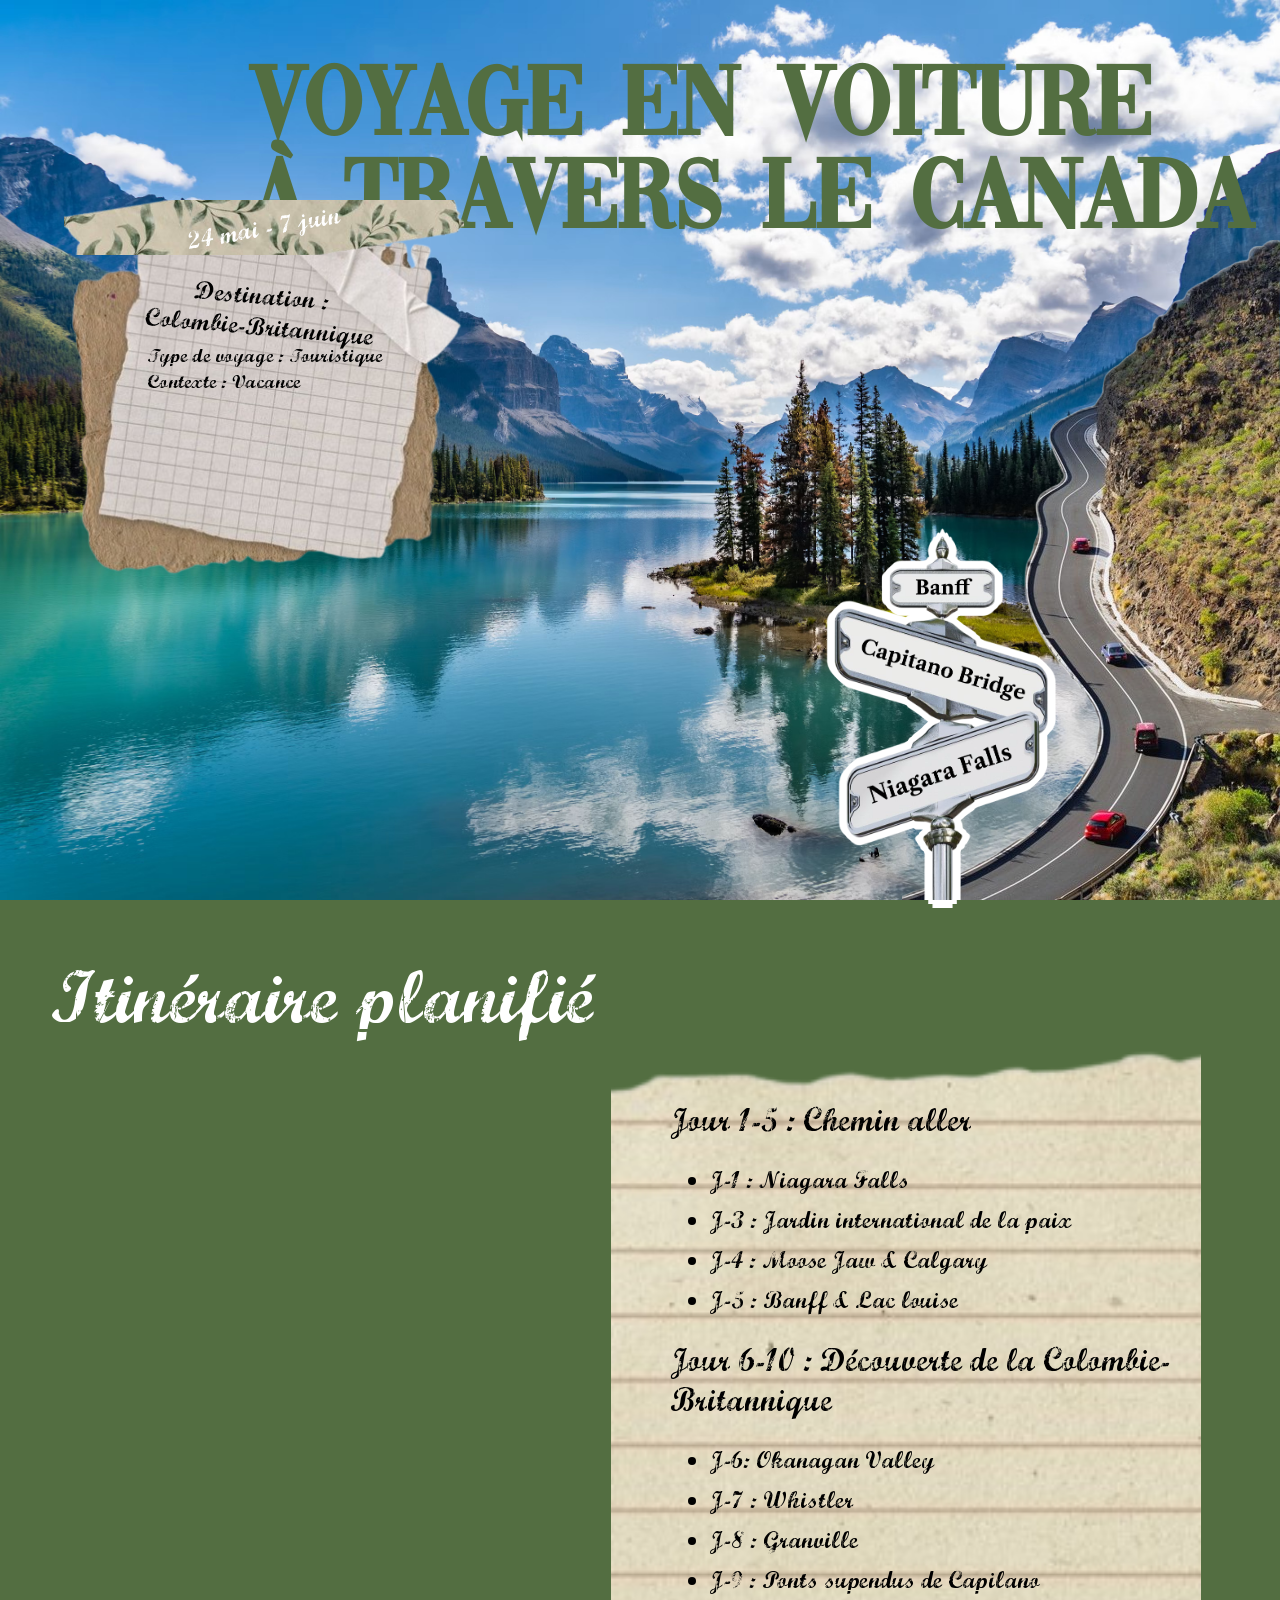
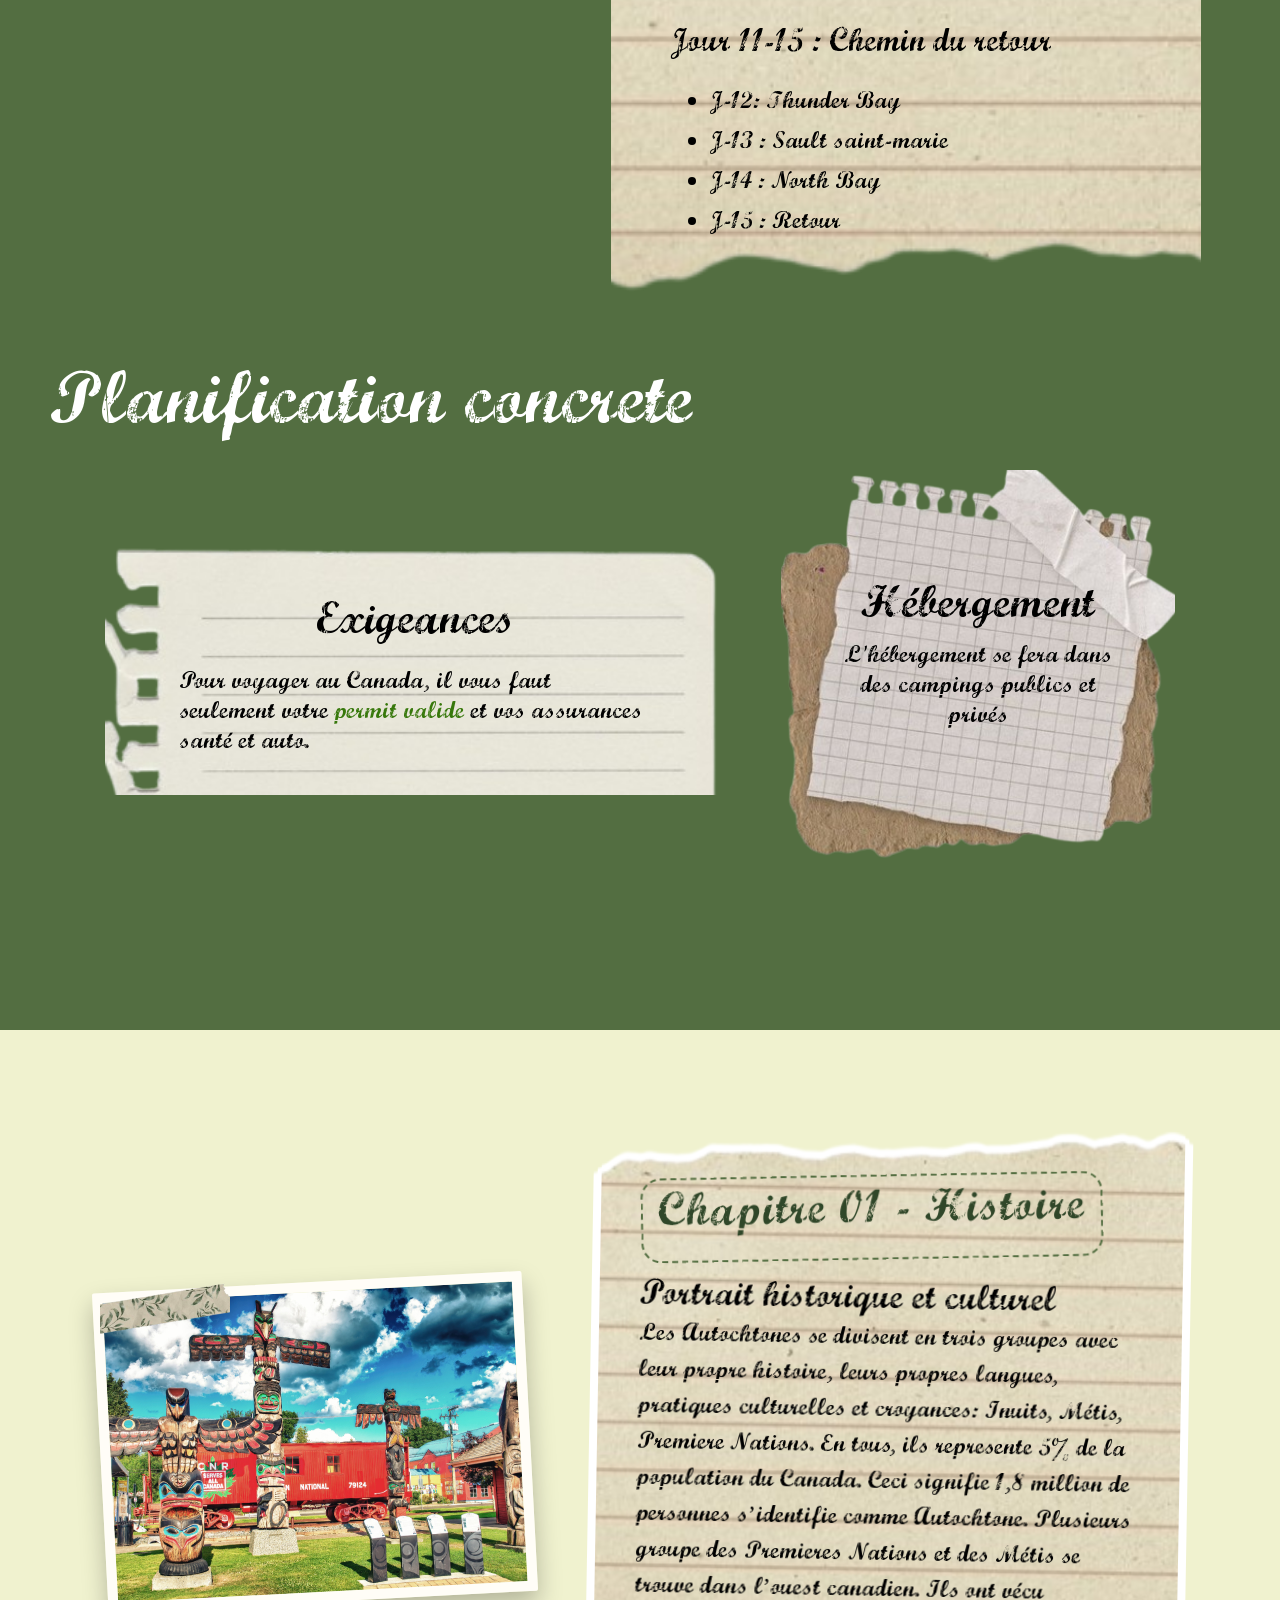
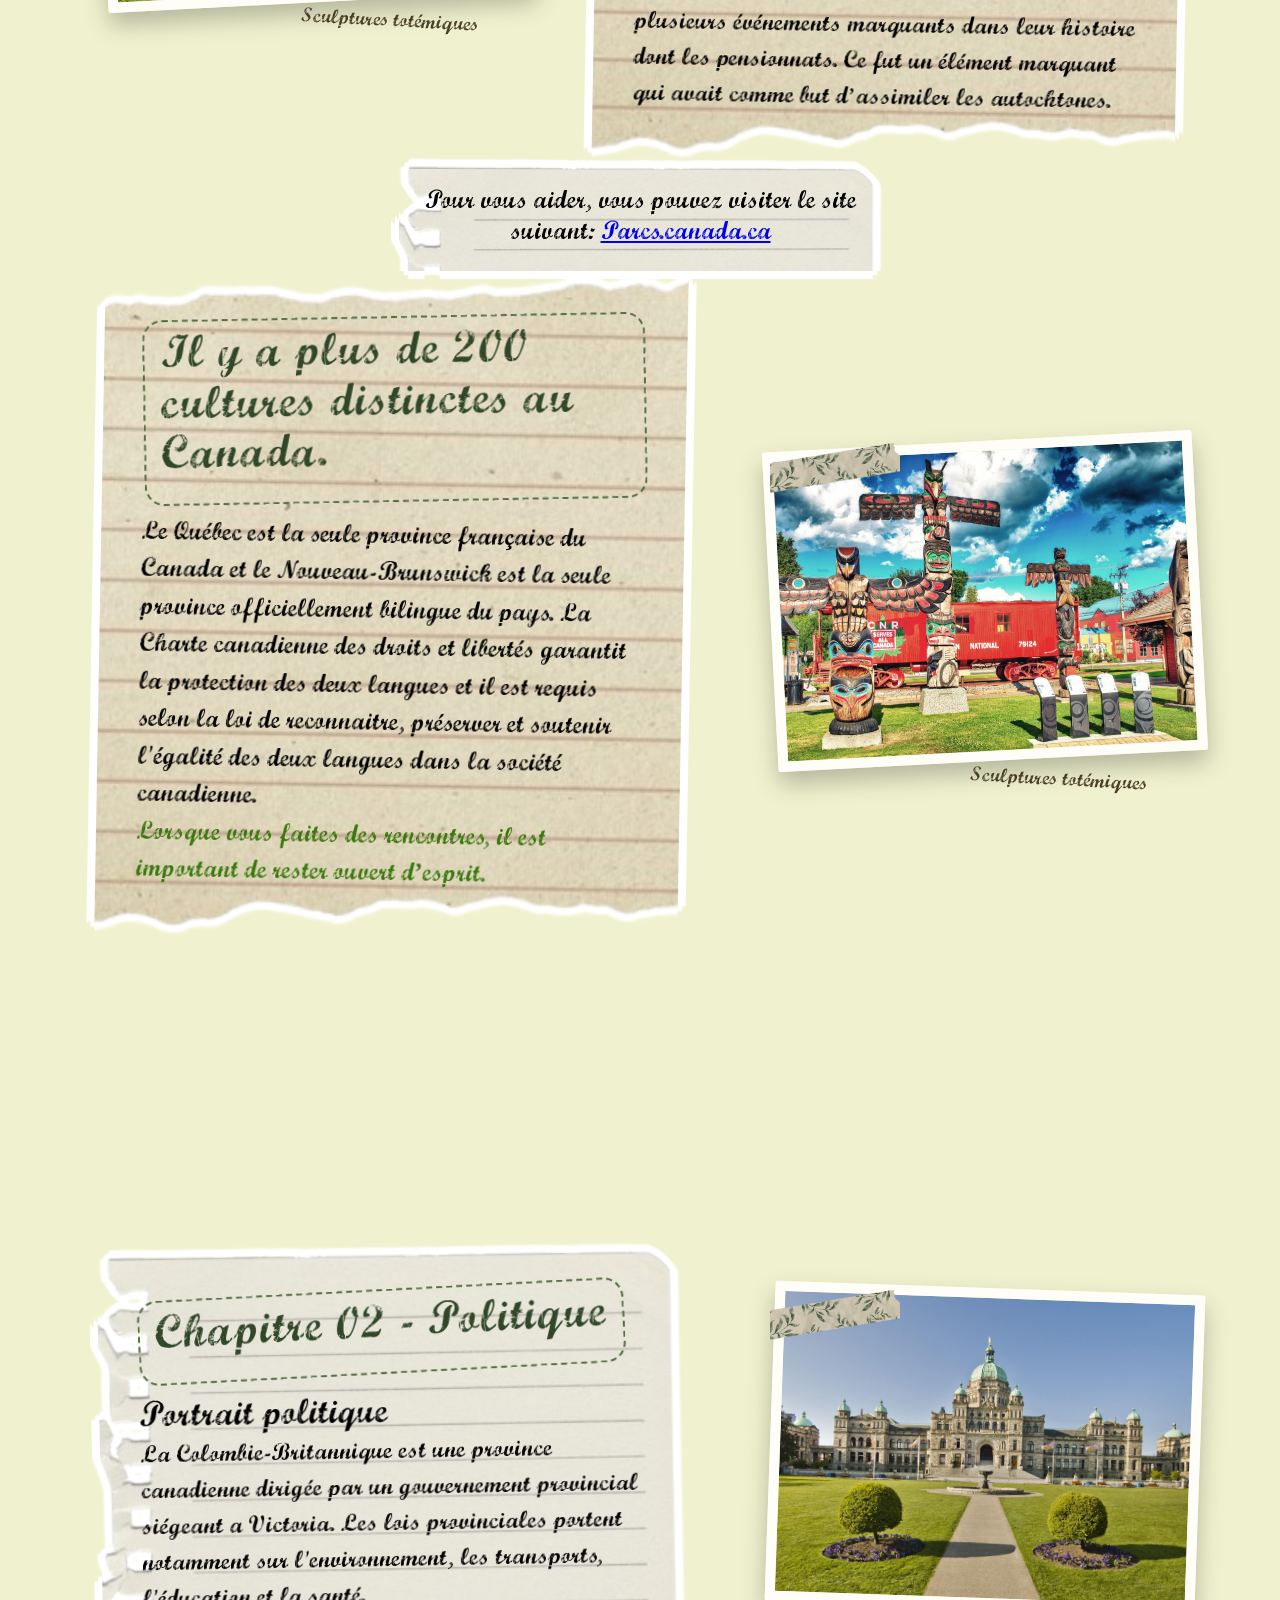
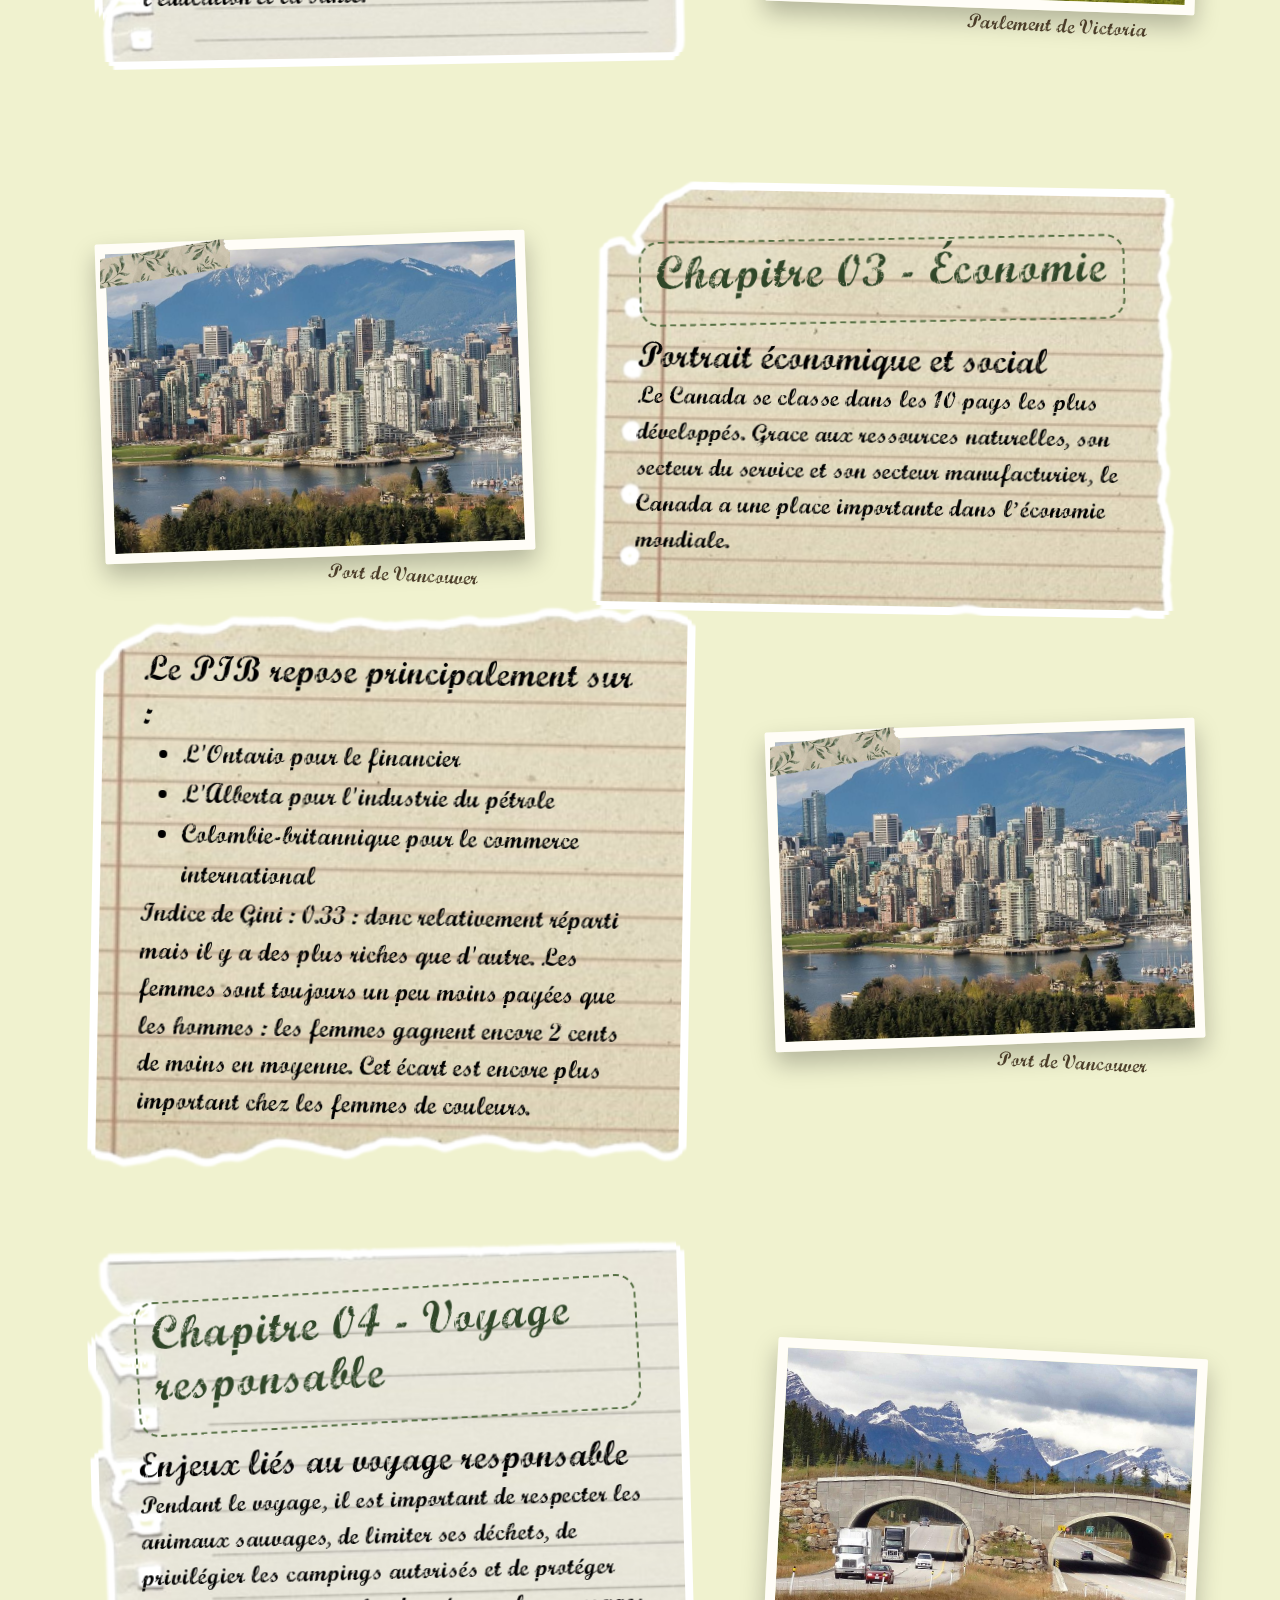
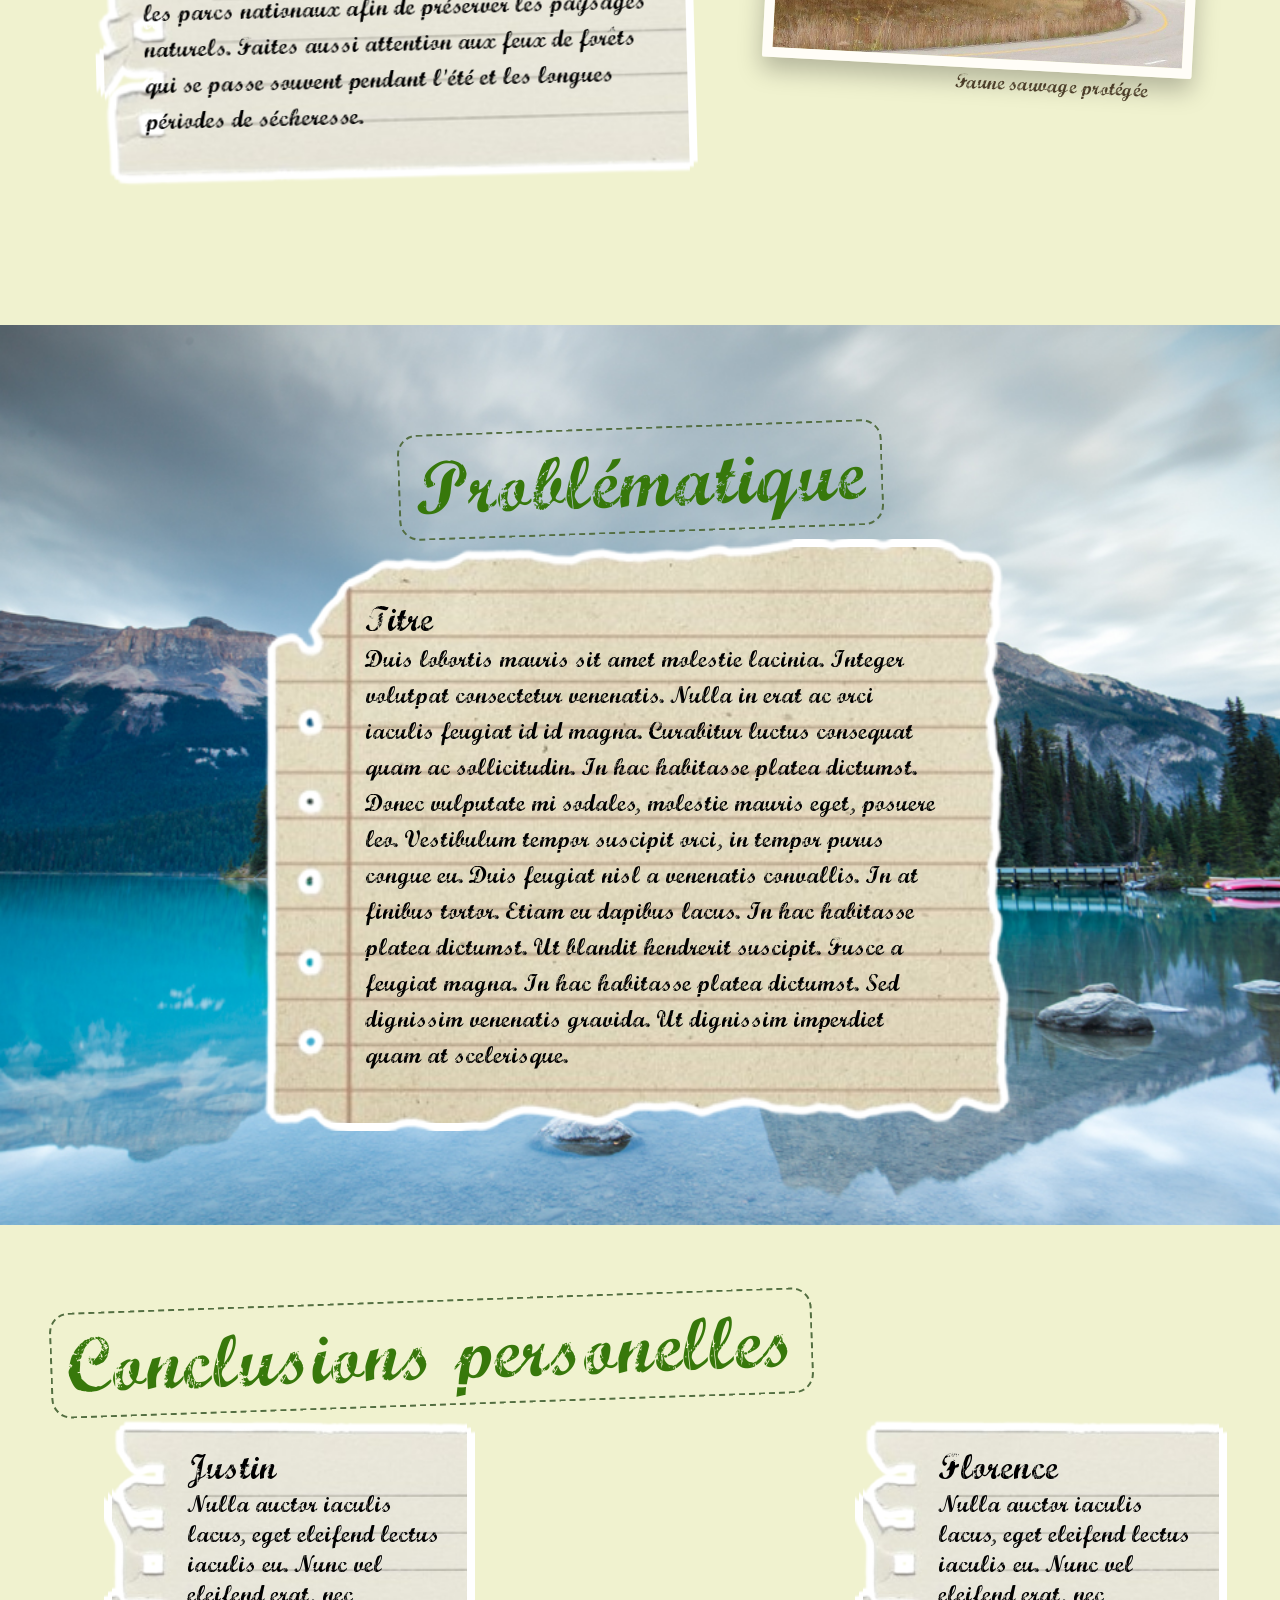
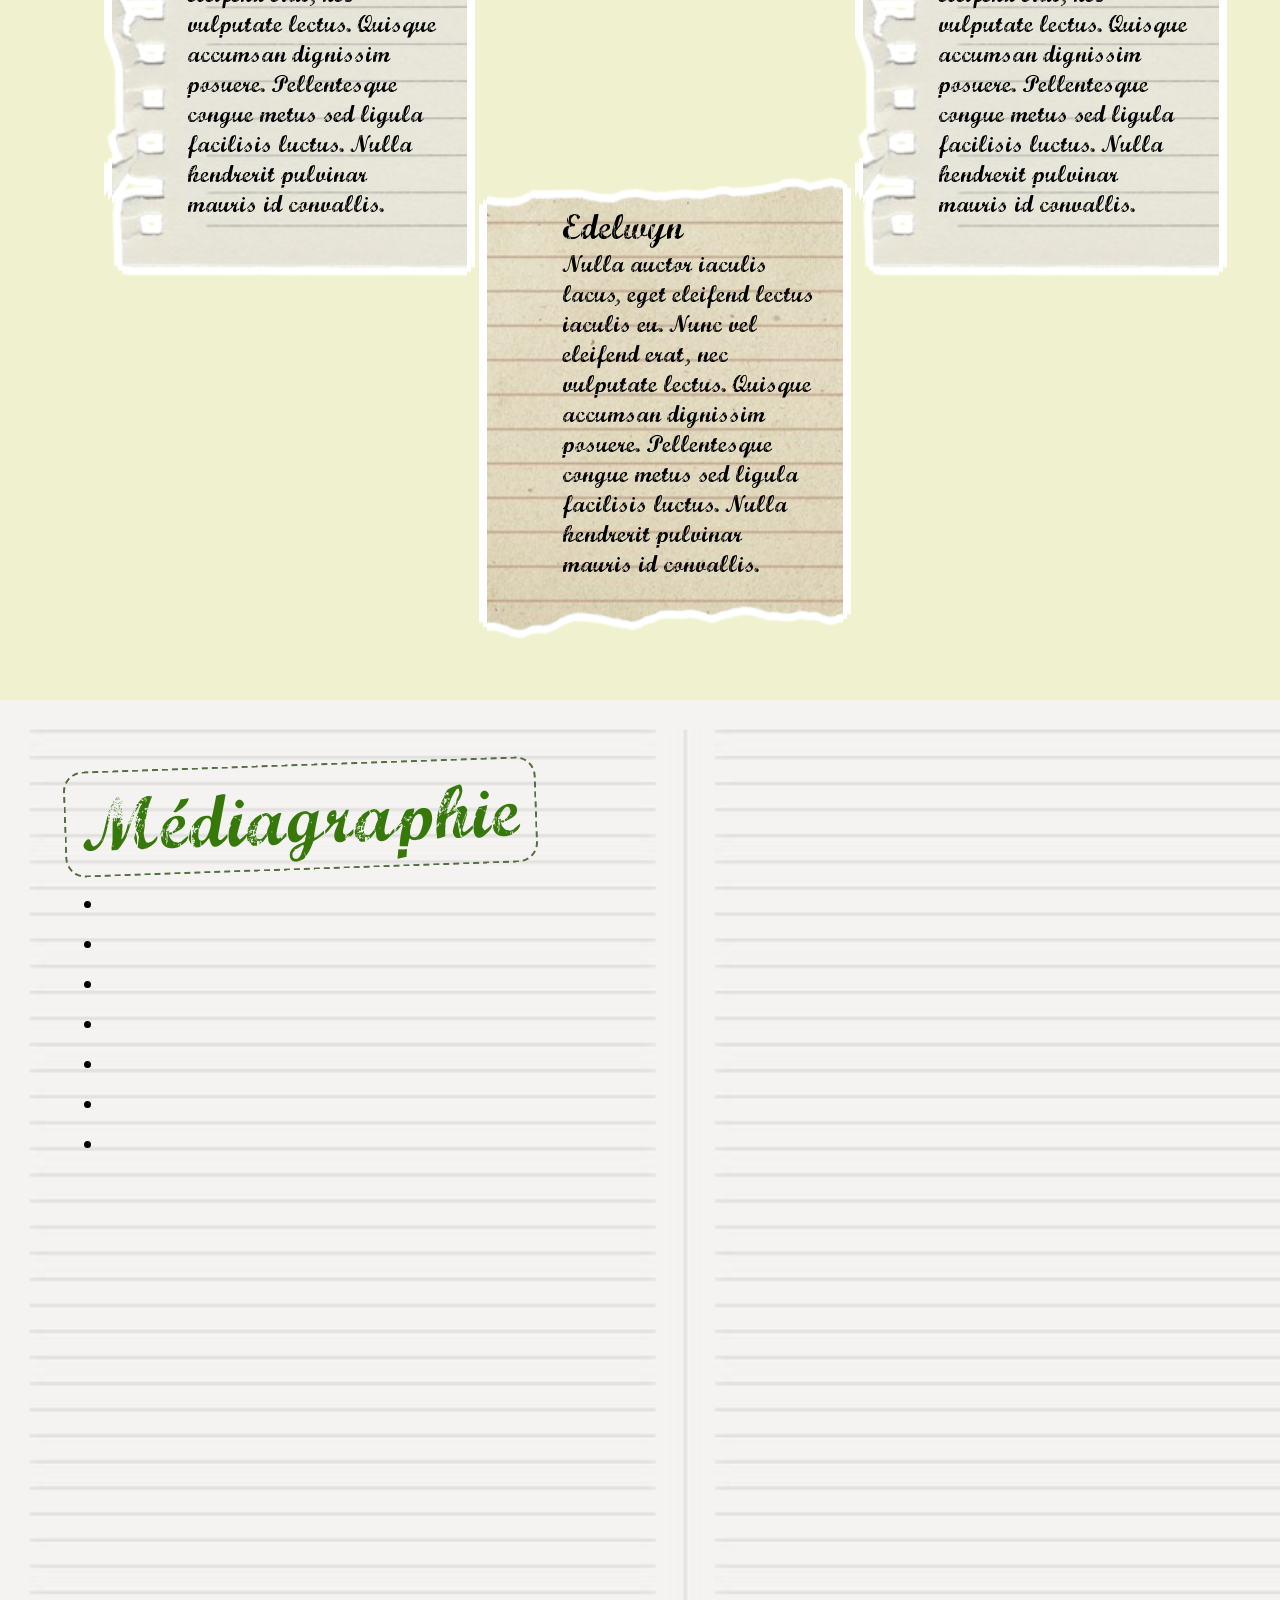
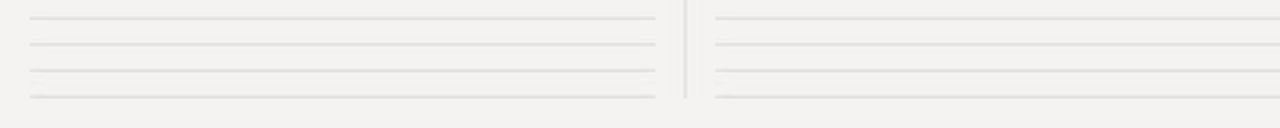
==== carnet.html @ decddf39 "section economie" ====
<!DOCTYPE html>
<html lang="en">

<head>
    <meta charset="UTF-8">
    <meta name="viewport" content="width=device-width, initial-scale=1.0">
    <title>Road trip jusqu'à la Colombie-Britannique</title>
    <link rel="stylesheet" href="style.css">
</head>

<body>
    <header>
        <h1>
            Voyage en voiture
            <br> à travers le Canada
        </h1>
        <div class="destination blocnote">
            <h2>Destination : <br>Colombie-Britannique</h2>
            <div class="duree washitape">
                <h3>24 mai - 7 juin</h3>
            </div>
            <div class="context">
                <h3>Type de voyage : Touristique</h3>
                <h3>Contexte : Vacance</h3>
            </div>
        </div>
        <img src="./images/road.png" class="road">
        <img src="./images/panneau.png" class="panneau outline">
    </header>
    <nav>
        <!-- Navigation entre les carnets-->
    </nav>
    <div class="objectif">

    </div>
    <div class="carnet-1">
        <h2>Itinéraire planifié</h2>
        <div class="itineraire">
            <div class="map">
            </div>
            <div class="lieux paper">
                <h3>Jour 1-5 : Chemin aller</h3>
                <ul>
                    <li>J-1 : Niagara Falls</li>
                    <li>J-3 : Jardin international de la paix</li>
                    <li>J-4 : Moose Jaw & Calgary</li>
                    <li>J-5 : Banff & Lac louise</li>
                </ul>
                <h3>Jour 6-10 : Découverte de la Colombie-Britannique</h3>
                <ul>
                    <li>J-6: Okanagan Valley</li>
                    <li>J-7 : Whistler</li>
                    <li>J-8 : Granville</li>
                    <li>J-9 : Ponts supendus de Capilano</li>
                </ul>
                <h3>Jour 11-15 : Chemin du retour</h3>
                <ul>
                    <li>J-12: Thunder Bay</li>
                    <li>J-13 : Sault saint-marie</li>
                    <li>J-14 : North Bay</li>
                    <li>J-15 : Retour</li>
                </ul>
            </div>
        </div>
    </div>
    <div class="carnet-1-wrapper">
        <h2>Planification concrète</h2>
        <div class="planification wrapper">
            <div class="exigeances paper-2">
                <h3>Exigeances</h3>
                <p>Pour voyager au Canada, il vous faut seulement votre <b>permit valide</b> et vos assurances santé
                    et auto.</p>
            </div>
            <div class="hebergement blocnote">
                <h3>Hébergement</h3>
                <p>L'hébergement se fera dans des campings publics et privés</p>
            </div>
        </div>
    </div>
    <div class="carnet-2 histoire">
        <div class="scrap-spread">
            <div class="scrap-photo">
                <span class="washitape"></span>
                <img src="./images/totem.jpg" class="section-image">
                <span class="scrap-caption">Sculptures totémiques</span>
            </div>
            <div class="scrap-note paper outline">
                <span class="scrap-tag">
                    <h2>Chapitre 01 - Histoire</h2>
                </span>
                <h3>Portrait historique et culturel</h3>
                <p>
                    Les Autochtones se divisent en trois groupes avec leur propre histoire, leurs propres langues,
                    pratiques culturelles et croyances: Inuits, Métis, Première Nations. En tous, ils represente 5% de
                    la population du Canada. Ceci signifie 1,8 million de personnes s’identifie comme Autochtone.
                    Plusieurs groupe des Premières Nations et des Métis se trouve dans l’ouest canadien. Ils ont vécu
                    plusieurs événements marquants dans leur histoire dont les pensionnats. Ce fut un élément marquant
                    qui
                    avait comme but d’assimiler les autochtones.
                </p>
            </div>
        </div>
        <span class="activites outline paper-2">
            <p>Pour vous aider, vous pouvez visiter le site suivant: <a
                    href="https://parcs.canada.ca/voyage-travel/experiences/autochtones">Parcs.canada.ca</a></p>
        </span>
        <div class="scrap-spread part-2">
            <div class="scrap-photo">
                <span class="washitape"></span>
                <img src="./images/totem.jpg" class="section-image">
                <span class="scrap-caption">Sculptures totémiques</span>
            </div>
            <div class="scrap-note paper outline">
                <span class="scrap-tag">
                    <h2>Il y a plus de 200 cultures distinctes au Canada. </h2>
                </span>
                <p>
                    Le Québec est la seule province française du Canada et le Nouveau-Brunswick est la seule province
                    officiellement bilingue du pays. La Charte canadienne des droits et libertés garantit la protection
                    des deux langues et il est requis selon la loi de reconnaitre, préserver et soutenir l'égalité des
                    deux langues dans la société canadienne.<br>
                    <b> Lorsque vous faites des rencontres, il est important de rester ouvert d’esprit.</b>
                </p>
            </div>
        </div>
    </div>

    <div class="carnet-3 politique">
        <div class="scrap-spread">
            <div class="scrap-photo">
                <span class="washitape"></span>
                <img src="./images/parlement.jpg" class="section-image">
                <span class="scrap-caption">Parlement de Victoria</span>
            </div>
            <div class="scrap-note paper-2 outline">
                <span class="scrap-tag">
                    <h2>Chapitre 02 - Politique</h2>
                </span>
                <h3>Portrait politique</h3>
                <p>
                    La Colombie-Britannique est une province canadienne dirigée par un gouvernement
                    provincial siégeant à Victoria. Les lois provinciales portent notamment sur
                    l'environnement, les transports, l'éducation et la santé.
                </p>
            </div>
        </div>
    </div>

    <div class="carnet-3 economie">
        <div class="scrap-spread">
            <div class="scrap-photo">
                <span class="washitape"></span>
                <img src="./images/port-vancouver.jpg" class="section-image">
                <span class="scrap-caption">Port de Vancouver</span>
            </div>
            <div class="scrap-note paper outline">
                <span class="scrap-tag">
                    <h2>Chapitre 03 - Économie</h2>
                </span>
                <h3>Portrait économique et social</h3>
                <p>
                    Le Canada se classe dans les 10 pays les plus développés. Grace aux ressources naturelles, son
                    secteur
                    du service et son secteur manufacturier, le Canada à une place importante dans l’économie mondiale.
                </p>
            </div>
        </div>
        <div class="scrap-spread part-2">
            <div class="scrap-photo">
                <span class="washitape"></span>
                <img src="./images/port-vancouver.jpg" class="section-image">
                <span class="scrap-caption">Port de Vancouver</span>
            </div>
            <div class="scrap-note paper outline">
                <h3>Le PIB repose principalement sur : </h3>
                <ul>
                    <li>L'Ontario pour le financier</li>
                    <li>L'Alberta pour l'industrie du pétrole</li>
                    <li>Colombie-britannique pour le commerce international </li>
                </ul>
                <p>Indice de Gini : 0.33 : donc relativement réparti mais il y a des plus riches que d'autre. Les femmes
                    sont toujours un peu moins payées que les hommes : les femmes gagnent encore 2 cents de moins en
                    moyenne. Cet écart est encore plus important chez les femmes de couleurs.</p>
            </div>
        </div>
    </div>
    <div class="carnet-3 enjeux">
        <div class="scrap-spread">
            <div class="scrap-photo ">
                <span class="tape"></span>
                <img src="./images/faune.jpg" class="section-image">
                <span class="scrap-caption">Faune sauvage protégée</span>
            </div>
            <div class="scrap-note paper-2 outline">
                <span class="scrap-tag">
                    <h2>Chapitre 04 - Voyage responsable</h2>
                </span>
                <h3>Enjeux liés au voyage responsable</h3>
                <p>
                    Pendant le voyage, il est important de respecter les animaux sauvages,
                    de limiter ses déchets, de privilégier les campings autorisés et de
                    protéger les parcs nationaux afin de préserver les paysages naturels.
                    Faites aussi attention aux feux de forêts qui se passe souvent pendant l'été et les longues périodes
                    de sécheresse.
                </p>
            </div>
        </div>
    </div>
    <div class="problematique">
        <h2 class="scrap-tag">Problématique</h2>
        <div class="analyse scrap-note paper outline">
            <h3>Titre</h3>
            <p>Duis lobortis mauris sit amet molestie lacinia. Integer volutpat consectetur venenatis. Nulla in
                erat ac
                orci iaculis feugiat id id magna. Curabitur luctus consequat quam ac sollicitudin. In hac
                habitasse
                platea dictumst. Donec vulputate mi sodales, molestie mauris eget, posuere leo. Vestibulum
                tempor
                suscipit orci, in tempor purus congue eu. Duis feugiat nisl a venenatis convallis. In at finibus
                tortor.
                Etiam eu dapibus lacus. In hac habitasse platea dictumst. Ut blandit hendrerit suscipit. Fusce a
                feugiat
                magna. In hac habitasse platea dictumst. Sed dignissim venenatis gravida. Ut dignissim imperdiet
                quam at
                scelerisque.
            </p>
        </div>
        <div>
            <!-- images ici-->
        </div>
    </div>
    <div class="conclusions">
        <h2 class="scrap-tag">Conclusions personelles</h2>
        <div class="individuelles">
            <div class="justin paper-2 outline">
                <h3>Justin</h3>
                <p>
                    Nulla auctor iaculis lacus, eget eleifend lectus iaculis eu. Nunc vel eleifend erat, nec
                    vulputate
                    lectus. Quisque accumsan dignissim posuere. Pellentesque congue metus sed ligula facilisis
                    luctus.
                    Nulla hendrerit pulvinar mauris id convallis.</p>
            </div>
            <div class="edelwyn paper outline">
                <h3>Edelwyn</h3>
                <p>Nulla auctor iaculis lacus, eget eleifend lectus iaculis eu. Nunc vel eleifend erat, nec
                    vulputate
                    lectus. Quisque accumsan dignissim posuere. Pellentesque congue metus sed ligula facilisis
                    luctus.
                    Nulla hendrerit pulvinar mauris id convallis.</p>
            </div>
            <div class="florence paper-2 outline">
                <h3>Florence</h3>
                <p>Nulla auctor iaculis lacus, eget eleifend lectus iaculis eu. Nunc vel eleifend erat, nec
                    vulputate
                    lectus. Quisque accumsan dignissim posuere. Pellentesque congue metus sed ligula facilisis
                    luctus.
                    Nulla hendrerit pulvinar mauris id convallis.</p>
            </div>
        </div>
    </div>
    <div class="mediagraphie">
        <h2 class="scrap-tag">Médiagraphie</h2>
        <ul>
            <li></li>
            <li></li>
            <li></li>
            <li></li>
            <li></li>
            <li></li>
            <li></li>
        </ul>
    </div>
</body>

</html>
---- style.css ----
* {
    margin : 0;
}
@font-face {
    font-family: "Vogue";
    src:url(./fonts/Vogue.ttf);
}
@font-face {
    font-family: "Marcelle";
    src:url(./fonts/Marcsc___.ttf);
}
h1 {
    font-size: 100px;
    font-family: "Vogue";
    padding-left: 250px;
    padding-top: 5%;
    color: #536e41;
}
h2, h3, li, p {
    font-family: "Marcelle";
}
h2 {
    font-size: 75px;
}
h3{
    font-size: 35px;
}
p {
    font-size: 24px;
}
li {
    line-height: 2.5rem;
}
header {
    width: 100%;
    height: 100vh;
    background-image: url(./images/mountains-2.jpg);
    background-size: cover;
    background-repeat: no-repeat;
    background-color: #304729;
}
.blocnote, .washitape, .paper {
    background-repeat: no-repeat;
    background-position: center;  
}
.blocnote {
    background-image: url(./images/blocknote.png);
    background-size: cover;
}
.washitape {
    position: absolute;
    width: 130px;
    height: 55px;
    z-index: 3;
    background-image: url(./images/washitape.png);
    background-size: cover;
}
.carnet-1, .carnet-4, .problematique, .conclusions, .mediagraphie {
    height:100vh;
}
.carnet-3 {
    height: 70vh;
}
.carnet-1-wrapper { height: 70vh;}
.carnet-1-wrapper h2 { color: white}
.outline {
    -webkit-filter: drop-shadow(4px 4px 0 white)
                    drop-shadow(-4px 4px 0 white)
                    drop-shadow(4px -4px 0 white)
                    drop-shadow(-4px -4px 0 white);
    filter: drop-shadow(4px 4px 0 white)
            drop-shadow(-4px 4px 0 white)
            drop-shadow(4px -4px 0 white)
            drop-shadow(-4px -4px 0 white);
}
.destination {
    display: flex;
    flex-direction: column;
    align-items: center;
    width: 400px;
    height: 380px;
    position: relative;
    left: 5%;
    bottom:50px;
    z-index: 0;
}
.destination h2 {
    font-size: 25px;
    text-align: center;
    padding-top: 20%;
    transform: rotate(5deg);
}
.duree {
    display: flex;
    flex-direction: column;
    justify-content: center;
    width: 100%;
}
.duree h3 {
    transform: rotate(-10deg);    
    color: white;
    font-size: 25px;
    text-align: center;
    padding: 30px;
}
.road, .panneau {
    position: absolute;
}
.road {
    right: 0%;
    bottom: 0%;
}
.panneau {
    width: 300px;
    bottom: 0%;
    right: 15%;
}
.context h3 {
    width: 100%;
    font-size: 20px;
    color: black;
}
.carnet-1, .carnet-1-wrapper {
    padding: 50px;    
    background-color: #536e41;
    gap: 20px;
}
.carnet-1 h2 {
    color: white
}
.itineraire {
    display: flex;
    justify-content: space-around;
    width: 100%;
    height: 100%;
}
.map {
    width: 40%;
    position: relative;
}
.paper {
   background-image: url(./images/paper.png);
    background-size: cover; 
}
.paper-2{
   background-image: url(./images/paper-2.png);
    background-size: cover; 
}
.lieux { 
    width: 45%;
    height: 95vh;
    display: flex;
    flex-direction: column;
    justify-content: center;
    gap: 20px;
    padding-left: 5%;
}
.lieux h3 {
    font-size: 32px;
}
.lieux li {
    font-size: 24px;
}
.exigeances {
    padding: 15px;
    width: 50%;
    height: 50%;
    display: flex;
    flex-direction: column;
    align-items: center;
    justify-content: center;
    gap: 10px;
}
.exigeances p {
    width: 80%;
}
.wrapper {
    display: flex;
    justify-content: space-evenly;
    align-items: center;
    height: 50vh;
}
.planification h3 {
    font-size: 45px;
    padding: 10px;
}
b {color:#37780b;}
.hebergement {
    width: 30%;
    height: 300px;
    padding: 8% 20px 0 20px;
    display: flex;
    flex-direction: column;
    align-items: center;
}
.hebergement p {
    width: 80%;
    text-align: center;
}
.section-image{
    width:100%;
    max-height:300px;
    object-fit:cover;
    border-radius:10px;
    margin:20px 0;
    box-shadow:0 8px 20px rgba(0,0,0,.2);
}
.histoire, .politique, .economie, .enjeux {
    display: flex;
    flex-direction: column;
    align-items: center;
    justify-content: center;
    padding: 100px;
}
.scrap-spread {
    display: flex;
    align-items: center;
    gap: 8%;
    max-width: 1200px;
    width: 100%;
}

.politique .scrap-spread,
.enjeux .scrap-spread {
    flex-direction: row-reverse;
}

.scrap-photo {
    position: relative;
    width: 38%;
    flex-shrink: 0;
}

.scrap-photo .section-image {
    width: 100%;
    height: 340px;
    border: 10px solid #fffdf7;
    border-radius: 2px;
    box-shadow: 0 12px 25px rgba(0,0,0,.25);
    margin: 0;
    transition: transform .3s ease;
}

.histoire .scrap-photo .section-image { transform: rotate(-3deg); }
.politique .scrap-photo .section-image { transform: rotate(2deg); }
.economie .scrap-photo .section-image { transform: rotate(-2deg); }
.enjeux .scrap-photo .section-image { transform: rotate(3deg); }
.scrap-photo:hover .section-image {
    transform: rotate(0deg) scale(1.03);
}
.activites {
    width: 40%;
    padding:25px;
    text-align: center;
}
.activites p, .part-2 p{
    font-size: 25px;
}

.scrap-caption {
    position: absolute;
    bottom: -26px;
    right: 8%;
    font-family: "Marcelle";
    font-size: 20px;
    color: #4a3c28;
    transform: rotate(3deg);
}

.scrap-note {
    width: 65%;
    padding: 45px 40px;
    position: relative;
}
.histoire .part-2, .economie .part-2 {
    flex-direction: row-reverse;
}
 .economie .part-2 li{
    font-size: 25px;
 }
.histoire .scrap-note  { transform: rotate(1deg); }
.politique .scrap-note { transform: rotate(-1deg); }
.economie .scrap-note  { transform: rotate(1deg); }
.enjeux .scrap-note    { transform: rotate(-1.5deg); }

.scrap-tag {
    display: inline-block;
    margin-bottom: 14px;
    padding: 5px 16px;
    border: 2px dashed #536e41;
    border-radius: 20px;
    font-family: "Marcelle";
    letter-spacing: 1px;
    color: #37780b;
    transform: rotate(-2deg);
}

.scrap-note h2 {
    font-size: 46px;
    color: #304729;
    margin-bottom: 20px;
    line-height: 1.1;
}

.scrap-note p {
    line-height: 1.5;
}

@media (max-width: 900px) {
    .scrap-spread,
    .politique .scrap-spread,
    .enjeux .scrap-spread {
        flex-direction: column;
        gap: 60px;
    }
    .scrap-photo, .scrap-note {
        width: 90%;
    }
    .histoire, .politique, .economie, .enjeux {
        height: auto;
        padding: 80px 5%;
    }
}
.problematique {
    background-image: url(./images/bc-landscape.jpg);
    background-size: cover;
    display: flex;
    flex-direction: column;
    justify-content: center;
    align-items: center;
}
.analyse {
    width: 45%;
    padding: 50px 75px 50px 100px;
}
.conclusions {
    padding: 75px 0 100px 50px;
}
.carnet-2, .carnet-3, .conclusions {
    background-color: rgb(240, 242, 207);
}
.individuelles {
    display: flex;
    height: 100%;
    padding: 0 5% 0 5%;
    gap: 20px;
}
.justin, .edelwyn, .florence {
    position: relative;
    height: 45%;
    padding: 25px 25px 25px 75px;
}
.edelwyn {
    top: 40%;
}
.mediagraphie {
    padding: 5%;
    text-align: left;
    background-image: url(./images/notebook.jpeg);
    background-size: cover;
}
.mediagraphie li {
    font-size : 20px;
}
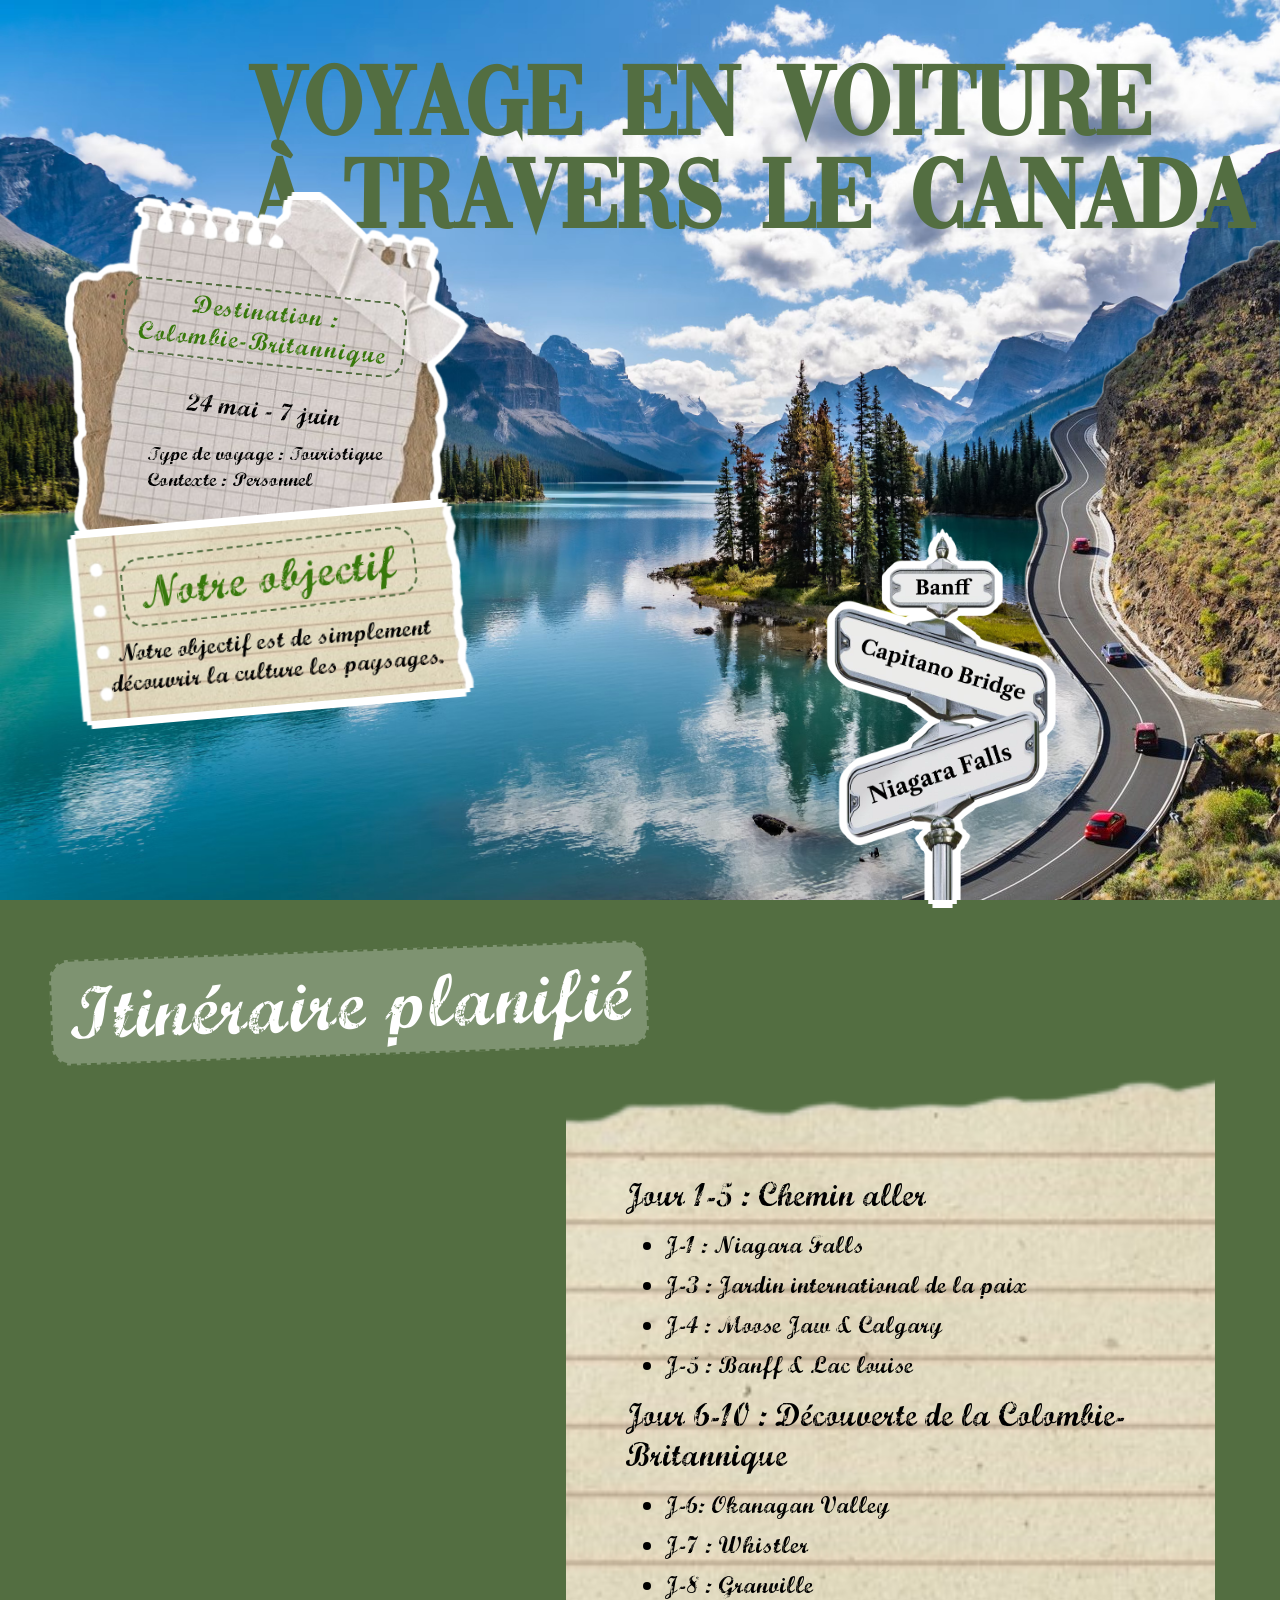
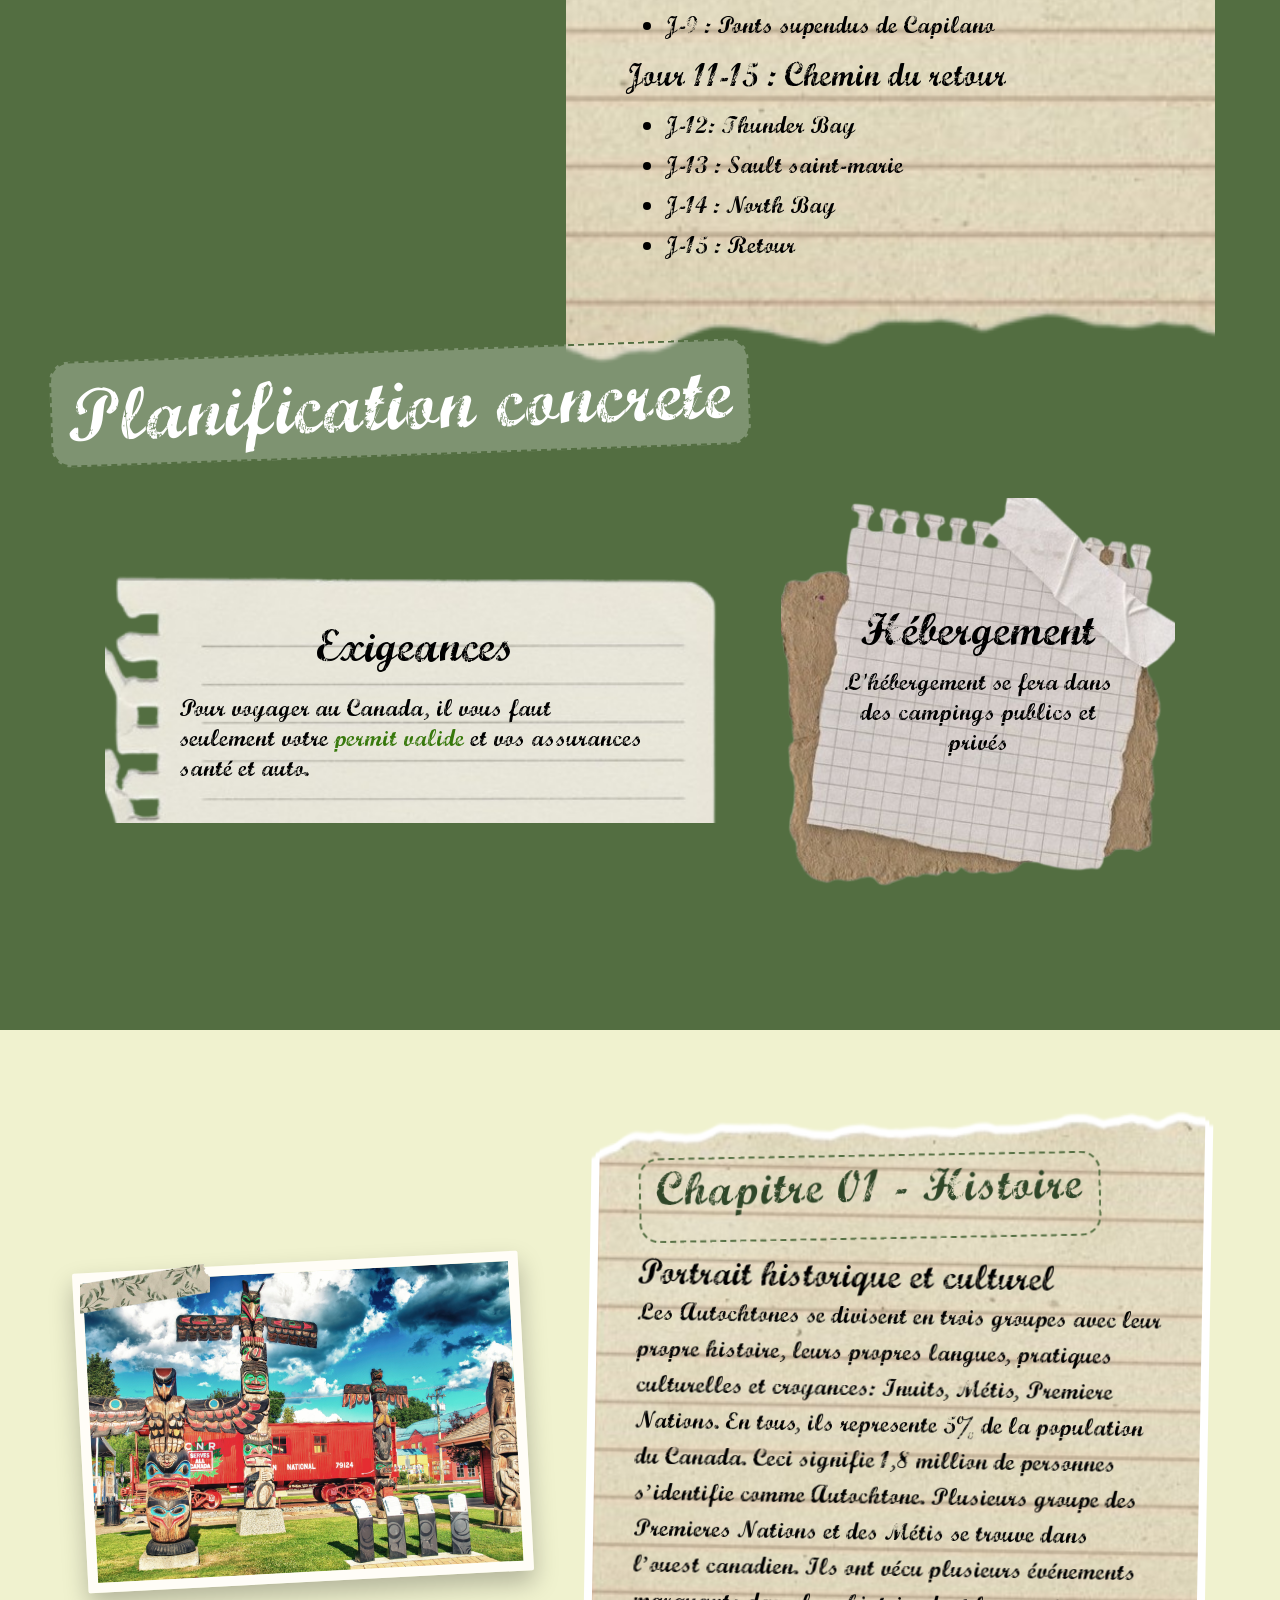
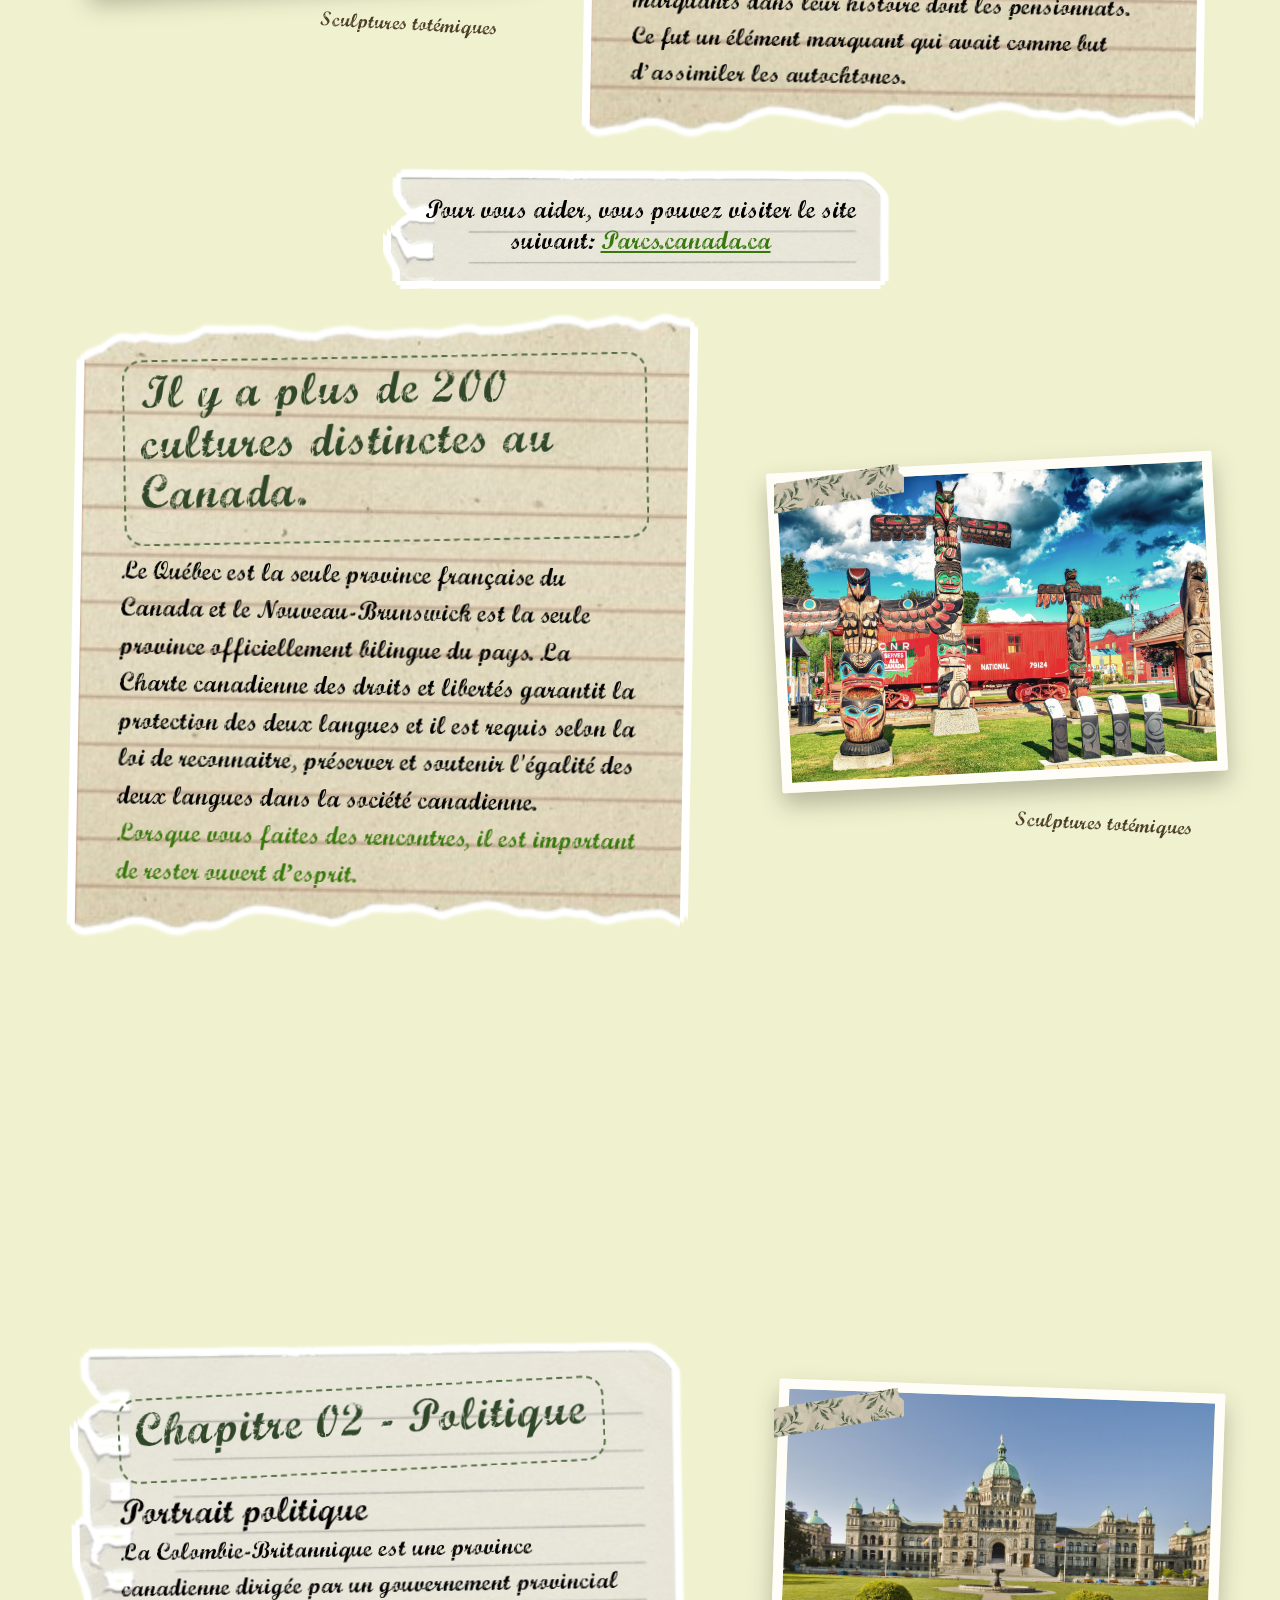
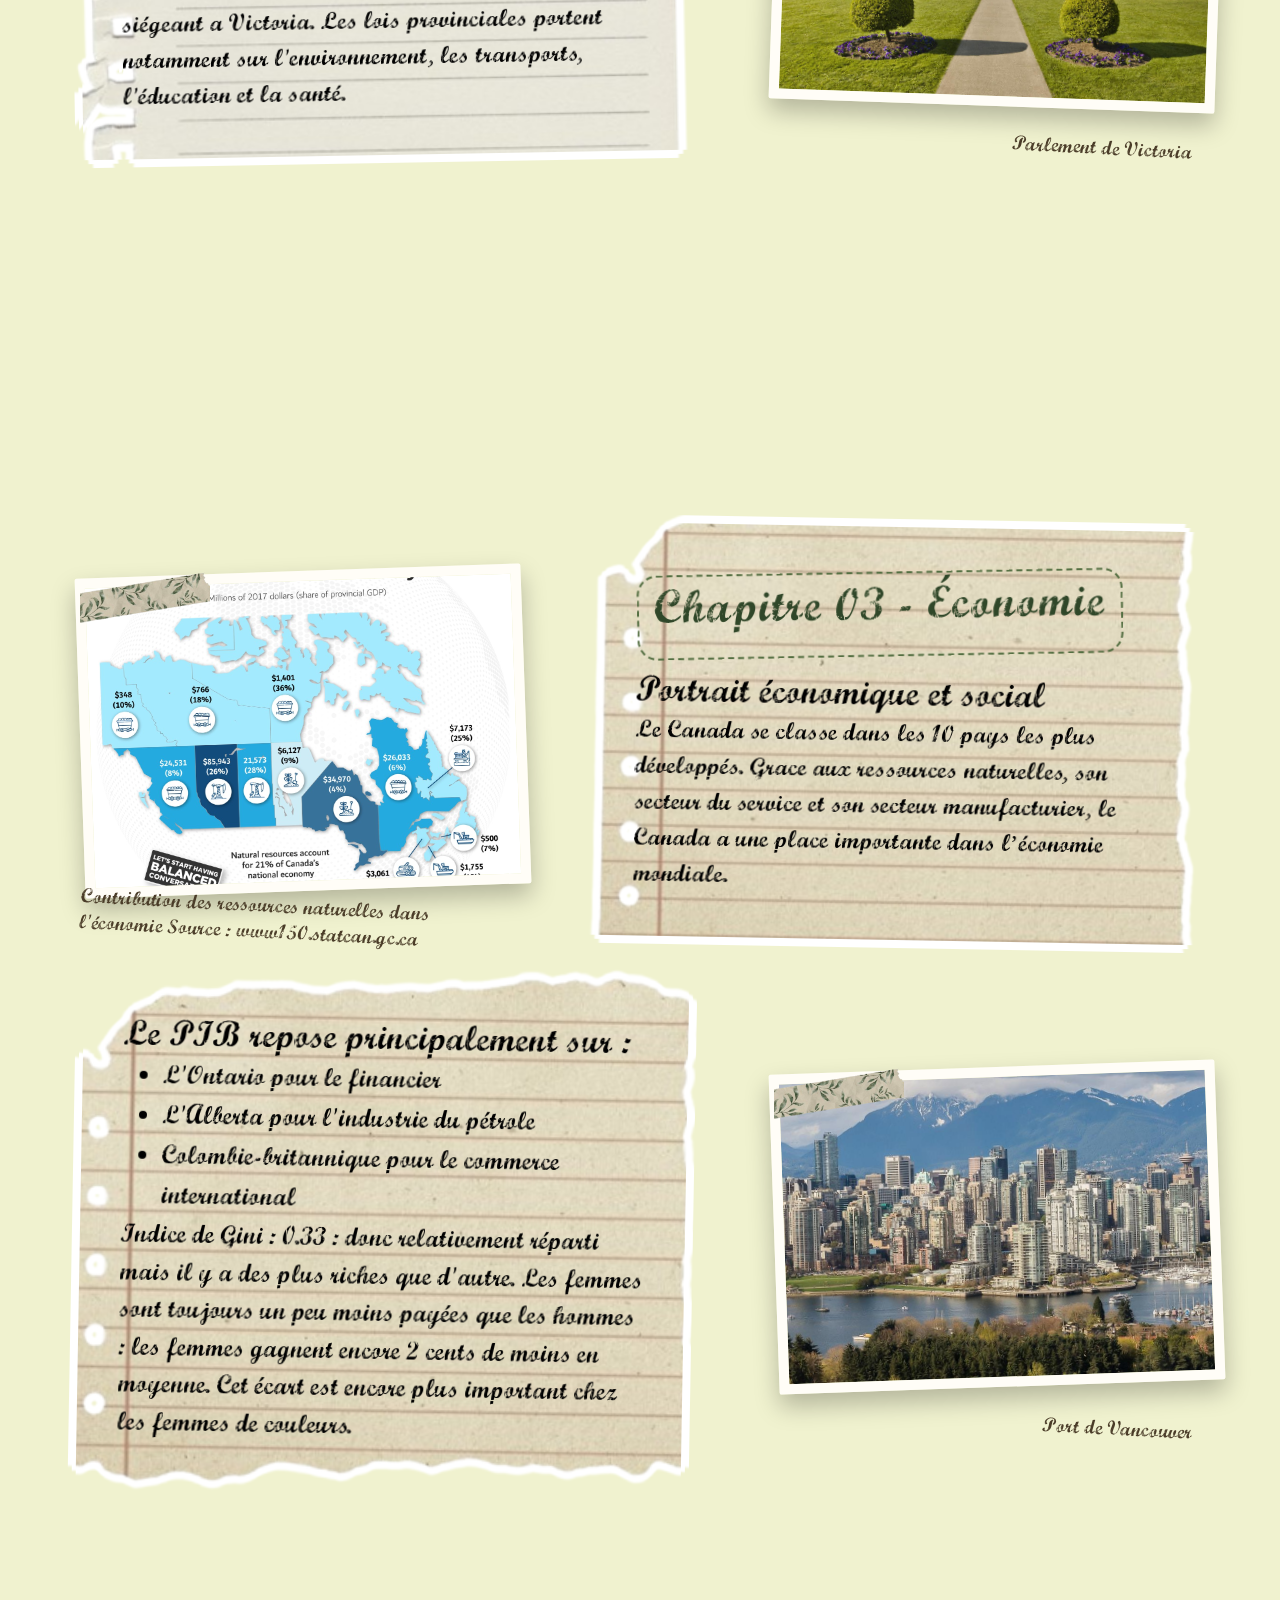
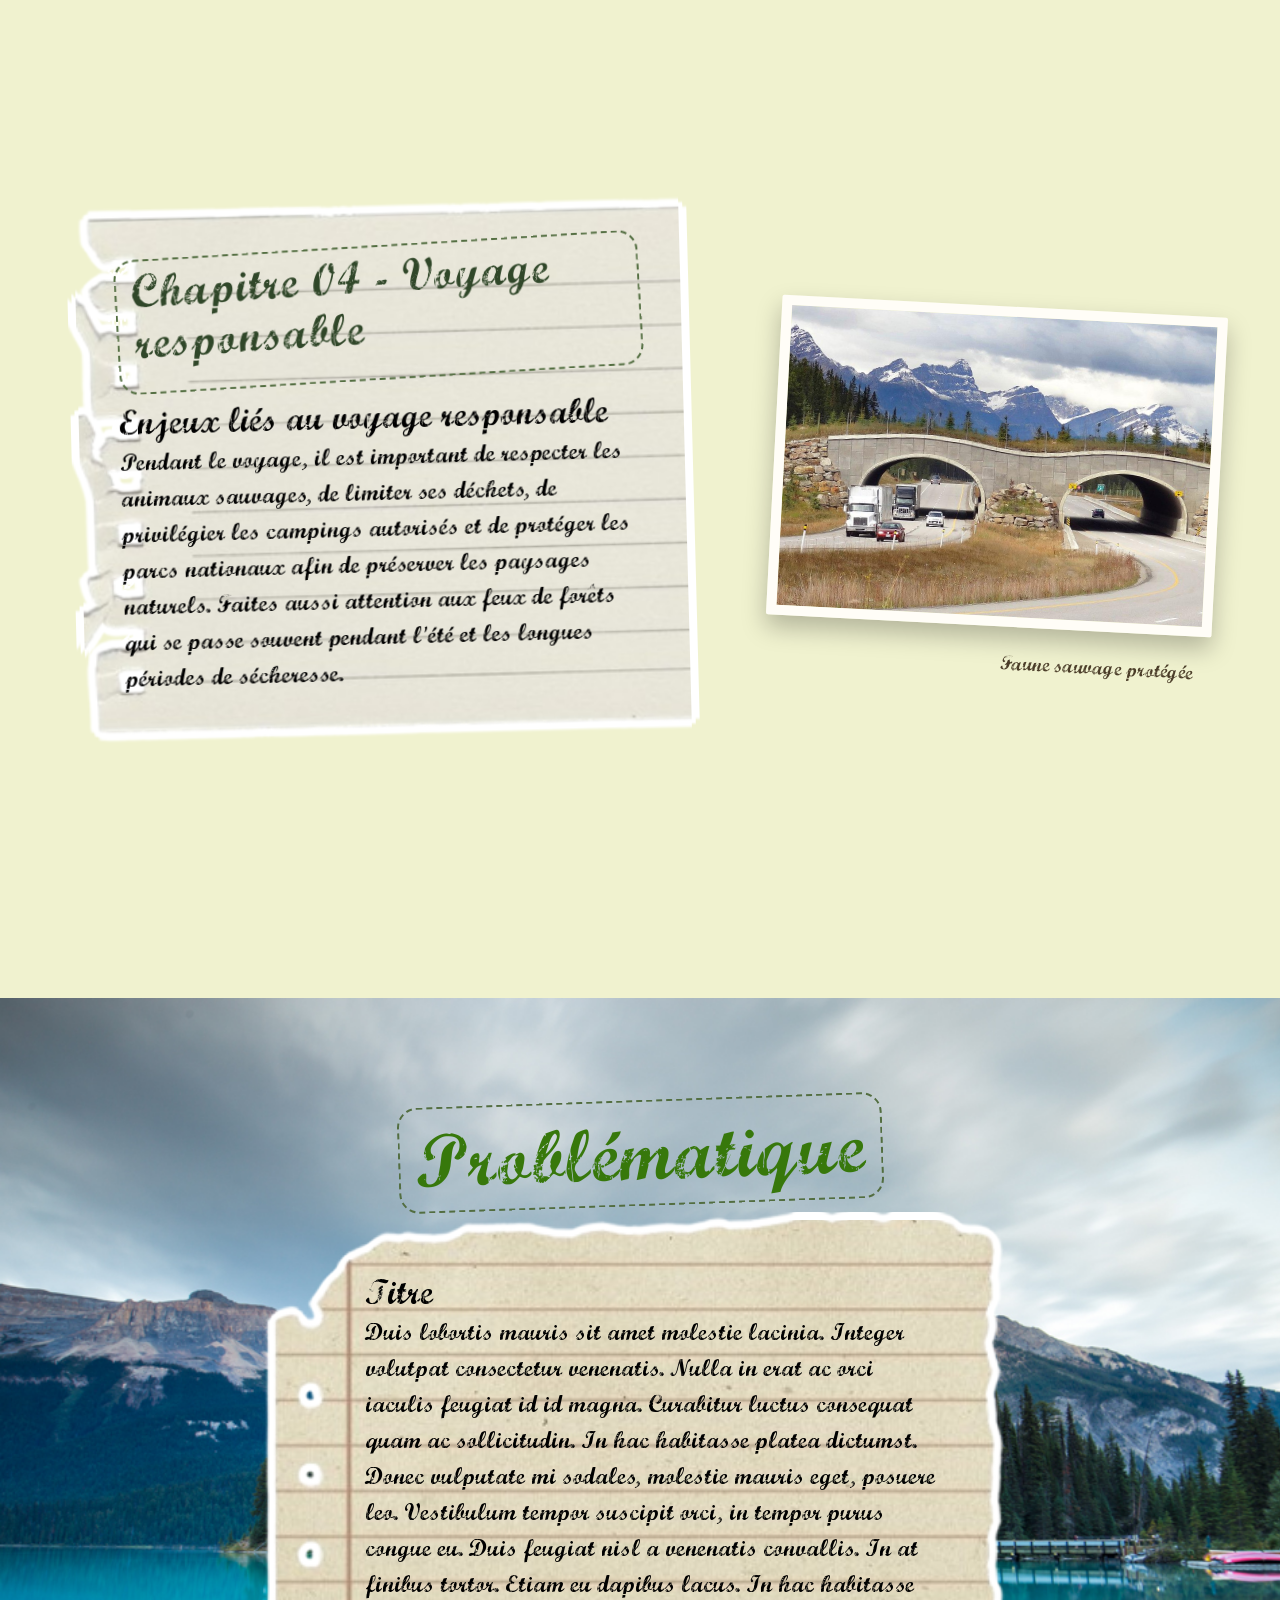
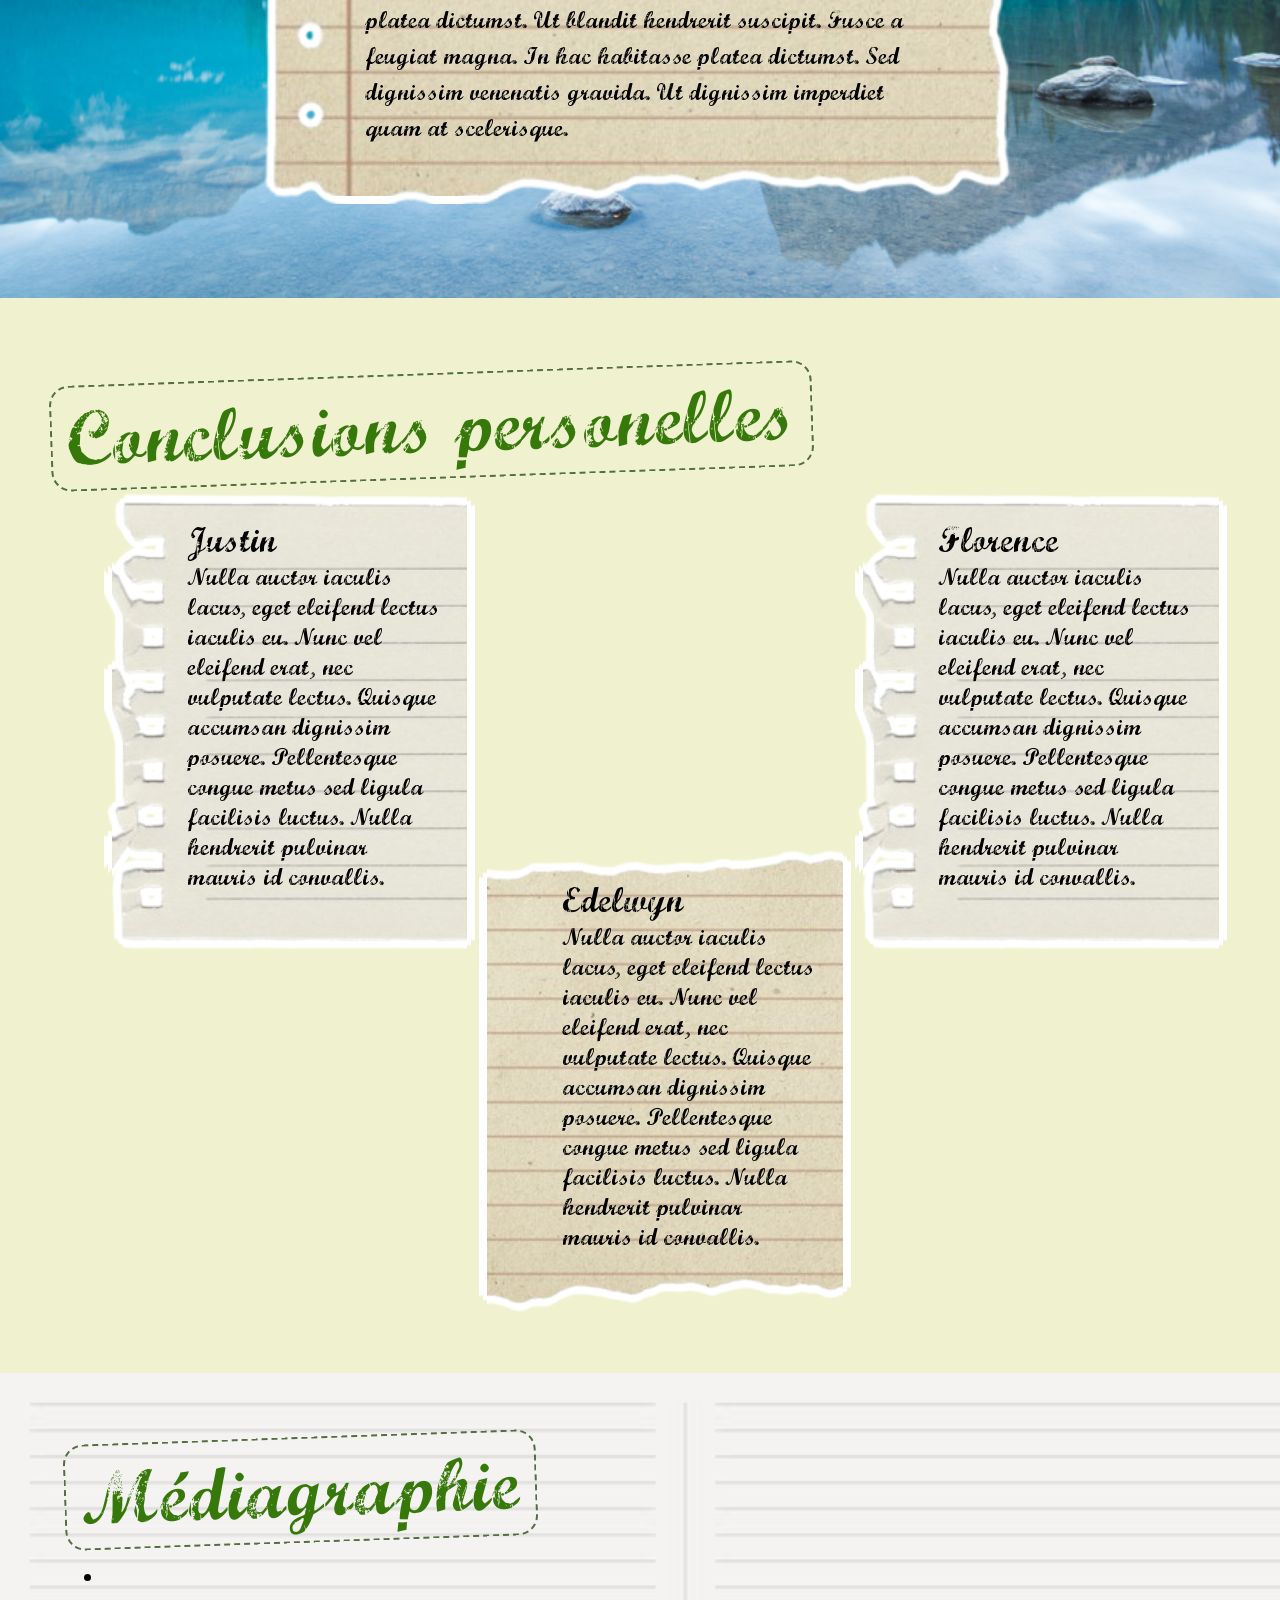
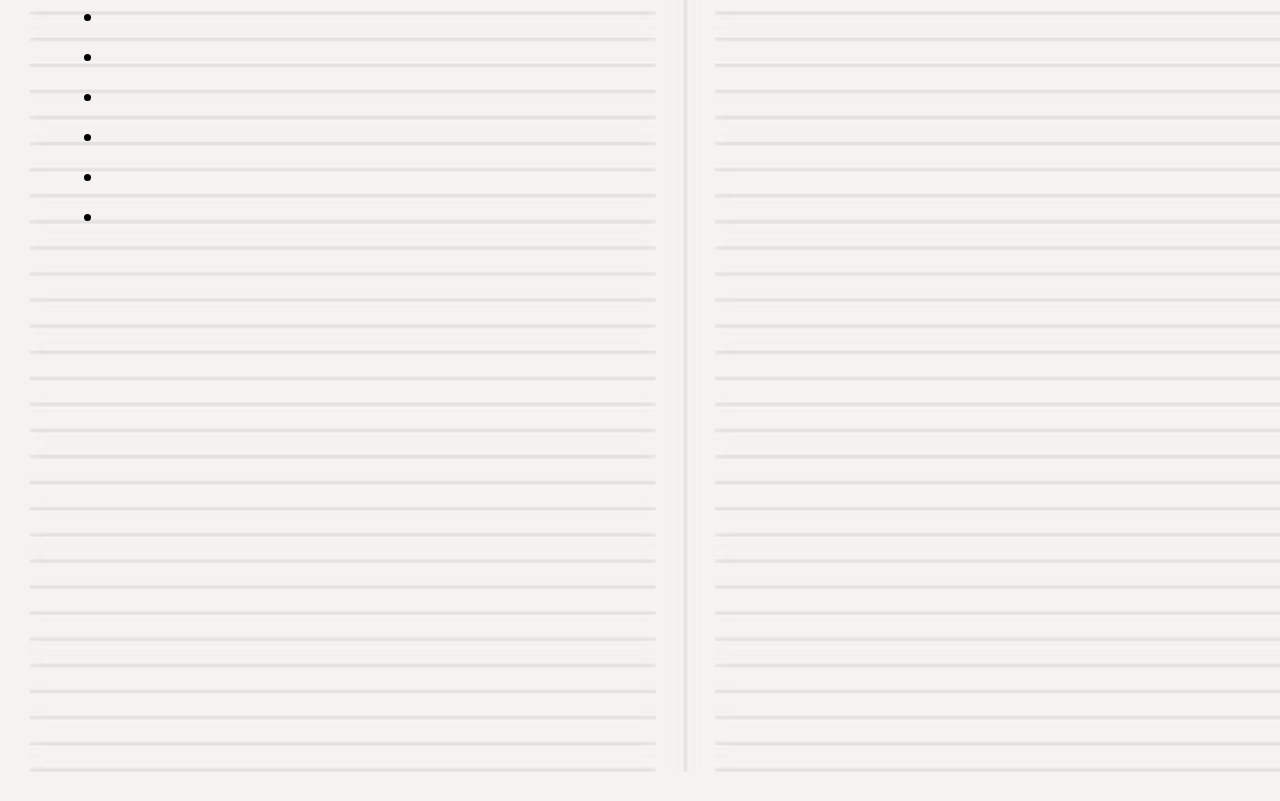
==== commit 4720b577: "changement images + objectif" ====
--- a/carnet.html
+++ b/carnet.html
@@ -14,27 +14,30 @@
             Voyage en voiture
             <br> à travers le Canada
         </h1>
-        <div class="destination blocnote">
-            <h2>Destination : <br>Colombie-Britannique</h2>
-            <div class="duree washitape">
+        <div class="destination blocnote outline">
+            <h2 class="scrap-tag">Destination : <br>Colombie-Britannique</h2>
+            <div class="duree">
                 <h3>24 mai - 7 juin</h3>
             </div>
             <div class="context">
                 <h3>Type de voyage : Touristique</h3>
-                <h3>Contexte : Vacance</h3>
+                <h3>Contexte : Personnel</h3>
             </div>
         </div>
         <img src="./images/road.png" class="road">
         <img src="./images/panneau.png" class="panneau outline">
+        <span class="objectif paper outline">
+            <h2 class="scrap-tag">Notre objectif</h2>
+            <p>Notre objectif est de simplement découvrir la culture les paysages.
+            </p>
+        </span>
     </header>
     <nav>
         <!-- Navigation entre les carnets-->
     </nav>
-    <div class="objectif">
-
-    </div>
+
     <div class="carnet-1">
-        <h2>Itinéraire planifié</h2>
+        <h2 class="scrap-tag">Itinéraire planifié</h2>
         <div class="itineraire">
             <div class="map">
             </div>
@@ -64,7 +67,7 @@
         </div>
     </div>
     <div class="carnet-1-wrapper">
-        <h2>Planification concrète</h2>
+        <h2 class="scrap-tag">Planification concrète</h2>
         <div class="planification wrapper">
             <div class="exigeances paper-2">
                 <h3>Exigeances</h3>
@@ -150,8 +153,9 @@
         <div class="scrap-spread">
             <div class="scrap-photo">
                 <span class="washitape"></span>
-                <img src="./images/port-vancouver.jpg" class="section-image">
-                <span class="scrap-caption">Port de Vancouver</span>
+                <img src="./images/ressources_naturelles_chart.jpg" class="section-image">
+                <span class="scrap-caption">Contribution des ressources naturelles dans l'économie Source :
+                    www150.statcan.gc.ca/</span>
             </div>
             <div class="scrap-note paper outline">
                 <span class="scrap-tag">
--- a/style.css
+++ b/style.css
@@ -55,12 +55,7 @@
     background-image: url(./images/washitape.png);
     background-size: cover;
 }
-.carnet-1, .carnet-4, .problematique, .conclusions, .mediagraphie {
-    height:100vh;
-}
-.carnet-3 {
-    height: 70vh;
-}
+.carnet-1,.carnet-3, .carnet-4, .problematique, .conclusions, .mediagraphie {height:100vh;}
 .carnet-1-wrapper { height: 70vh;}
 .carnet-1-wrapper h2 { color: white}
 .outline {
@@ -77,6 +72,7 @@
     display: flex;
     flex-direction: column;
     align-items: center;
+    justify-content: center;
     width: 400px;
     height: 380px;
     position: relative;
@@ -87,8 +83,11 @@
 .destination h2 {
     font-size: 25px;
     text-align: center;
-    padding-top: 20%;
-    transform: rotate(5deg);
+    transform: rotate(6deg);
+}
+.carnet-1 h2, .carnet-1-wrapper h2 {
+    background-color: rgba(255, 255, 255, 0.253);
+    color:white;
 }
 .duree {
     display: flex;
@@ -97,15 +96,12 @@
     width: 100%;
 }
 .duree h3 {
-    transform: rotate(-10deg);    
-    color: white;
+    transform: rotate(6deg);    
     font-size: 25px;
     text-align: center;
-    padding: 30px;
-}
-.road, .panneau {
-    position: absolute;
-}
+    padding: 15px;
+}
+.road, .panneau {position: absolute;}
 .road {
     right: 0%;
     bottom: 0%;
@@ -125,8 +121,18 @@
     background-color: #536e41;
     gap: 20px;
 }
-.carnet-1 h2 {
-    color: white
+.objectif {
+    display: block;
+    position: relative;
+    text-align: center;
+    width: 350px;
+    padding: 20px;
+    left: 6%;
+    bottom: 12%;
+    transform: rotate(-5deg);
+}
+.objectif h2{
+    font-size: 45px;
 }
 .itineraire {
     display: flex;
@@ -147,12 +153,12 @@
     background-size: cover; 
 }
 .lieux { 
-    width: 45%;
-    height: 95vh;
-    display: flex;
-    flex-direction: column;
-    justify-content: center;
-    gap: 20px;
+    width: 50%;
+    height: auto;
+    display: flex;
+    flex-direction: column;
+    justify-content: center;
+    gap: 10px;
     padding-left: 5%;
 }
 .lieux h3 {
@@ -171,9 +177,7 @@
     justify-content: center;
     gap: 10px;
 }
-.exigeances p {
-    width: 80%;
-}
+.exigeances p {width: 80%;}
 .wrapper {
     display: flex;
     justify-content: space-evenly;
@@ -210,7 +214,8 @@
     flex-direction: column;
     align-items: center;
     justify-content: center;
-    padding: 100px;
+    padding: 80px;
+    gap: 30px;
 }
 .scrap-spread {
     display: flex;
@@ -219,18 +224,13 @@
     max-width: 1200px;
     width: 100%;
 }
-
 .politique .scrap-spread,
-.enjeux .scrap-spread {
-    flex-direction: row-reverse;
-}
-
+.enjeux .scrap-spread { flex-direction: row-reverse;}
 .scrap-photo {
     position: relative;
     width: 38%;
     flex-shrink: 0;
 }
-
 .scrap-photo .section-image {
     width: 100%;
     height: 340px;
@@ -256,17 +256,15 @@
 .activites p, .part-2 p{
     font-size: 25px;
 }
-
 .scrap-caption {
     position: absolute;
-    bottom: -26px;
-    right: 8%;
+    bottom: -50px;
+    right: 2%;
     font-family: "Marcelle";
     font-size: 20px;
     color: #4a3c28;
     transform: rotate(3deg);
 }
-
 .scrap-note {
     width: 65%;
     padding: 45px 40px;
@@ -275,9 +273,7 @@
 .histoire .part-2, .economie .part-2 {
     flex-direction: row-reverse;
 }
- .economie .part-2 li{
-    font-size: 25px;
- }
+ .economie .part-2 li{ font-size: 25px;}
 .histoire .scrap-note  { transform: rotate(1deg); }
 .politique .scrap-note { transform: rotate(-1deg); }
 .economie .scrap-note  { transform: rotate(1deg); }
@@ -294,18 +290,15 @@
     color: #37780b;
     transform: rotate(-2deg);
 }
-
 .scrap-note h2 {
     font-size: 46px;
     color: #304729;
     margin-bottom: 20px;
     line-height: 1.1;
 }
-
 .scrap-note p {
     line-height: 1.5;
 }
-
 @media (max-width: 900px) {
     .scrap-spread,
     .politique .scrap-spread,
@@ -361,4 +354,9 @@
 }
 .mediagraphie li {
     font-size : 20px;
+}
+a {color:#37780b;}
+a:hover {
+    color:#304729;
+    font-size: 28px;
 }
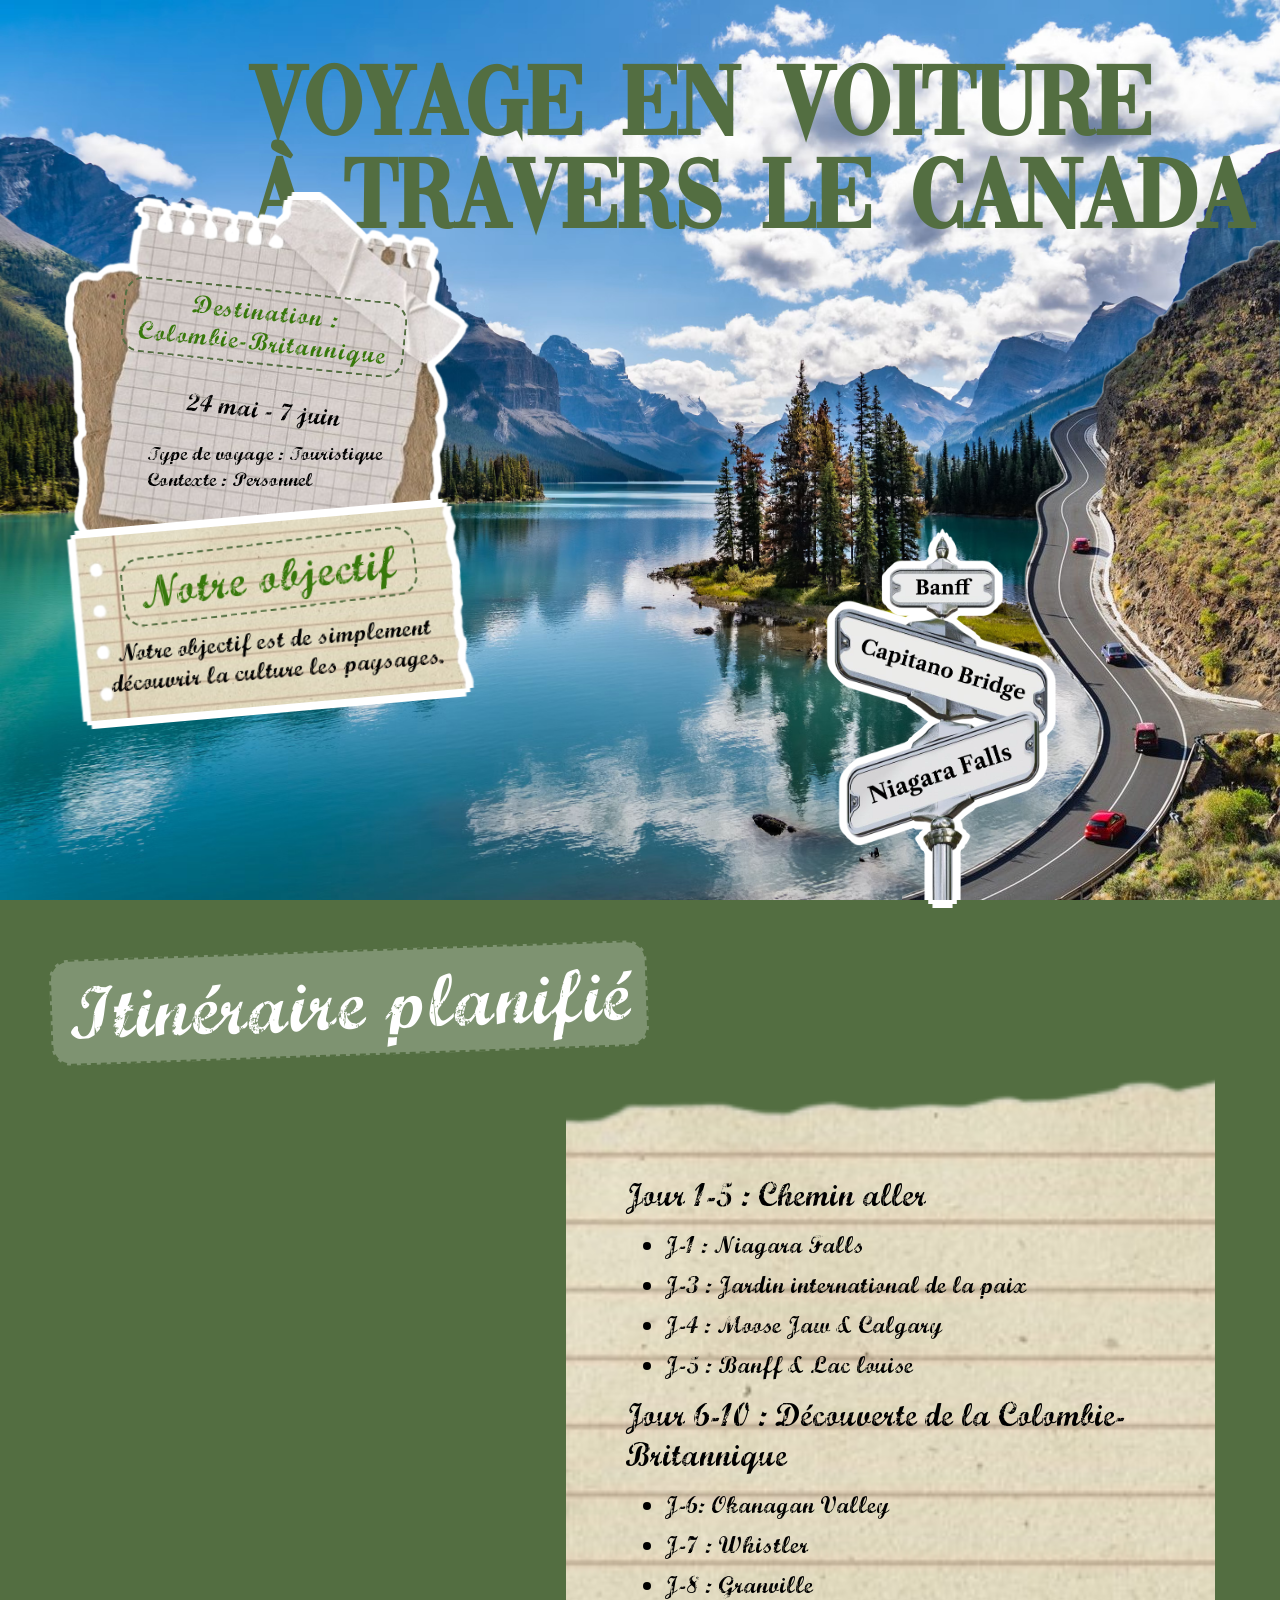
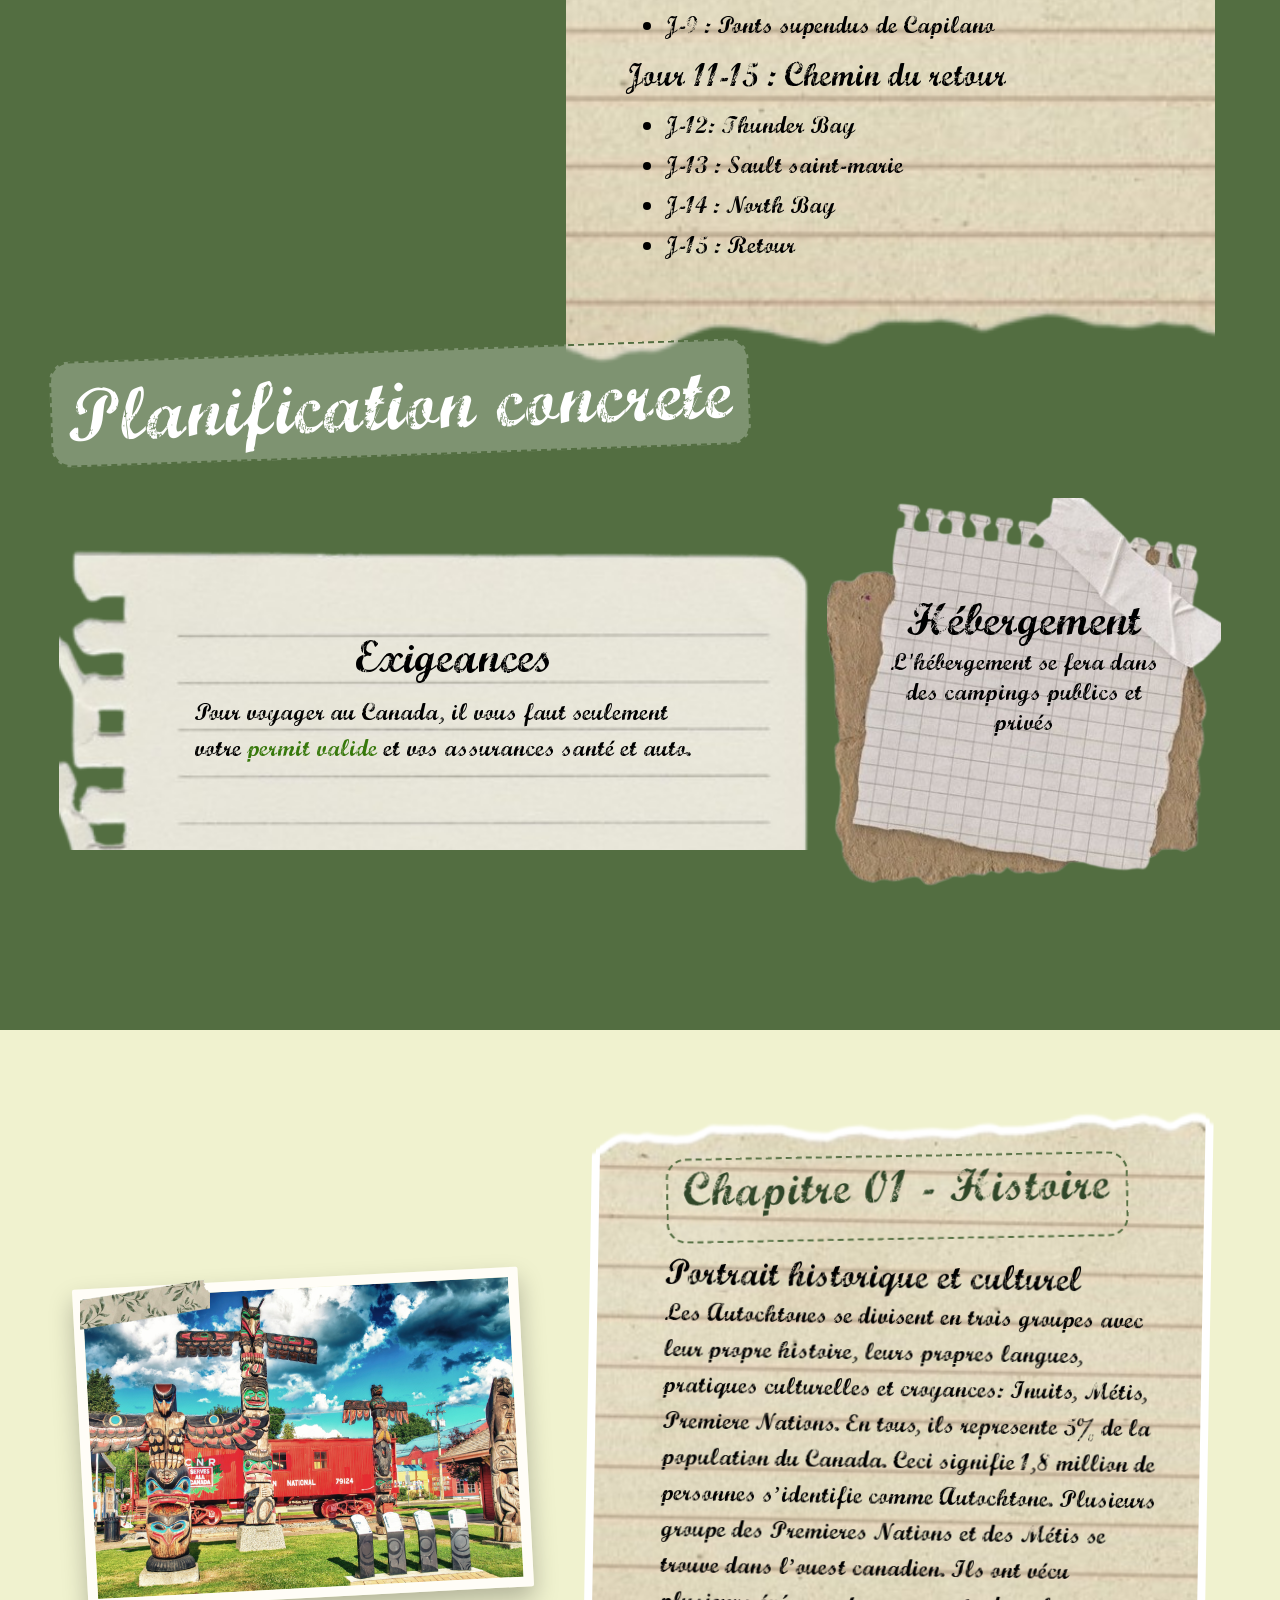
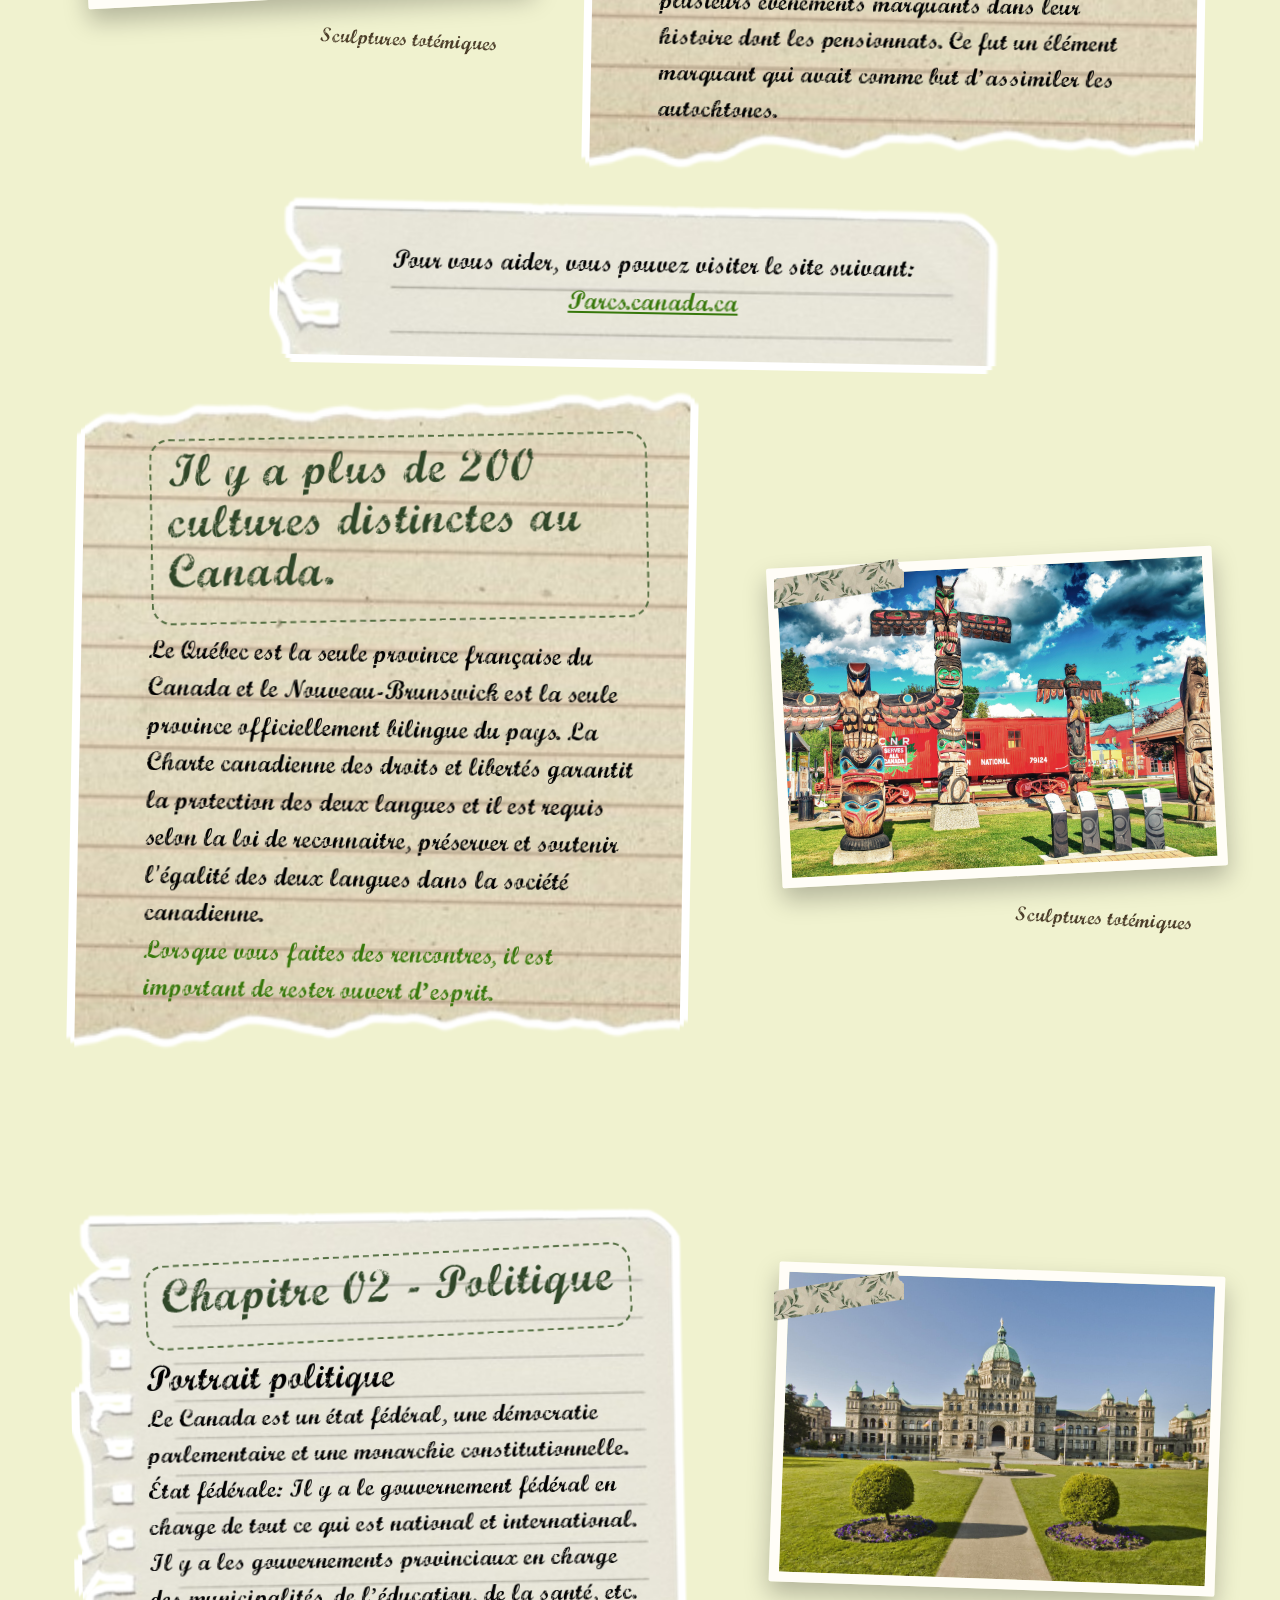
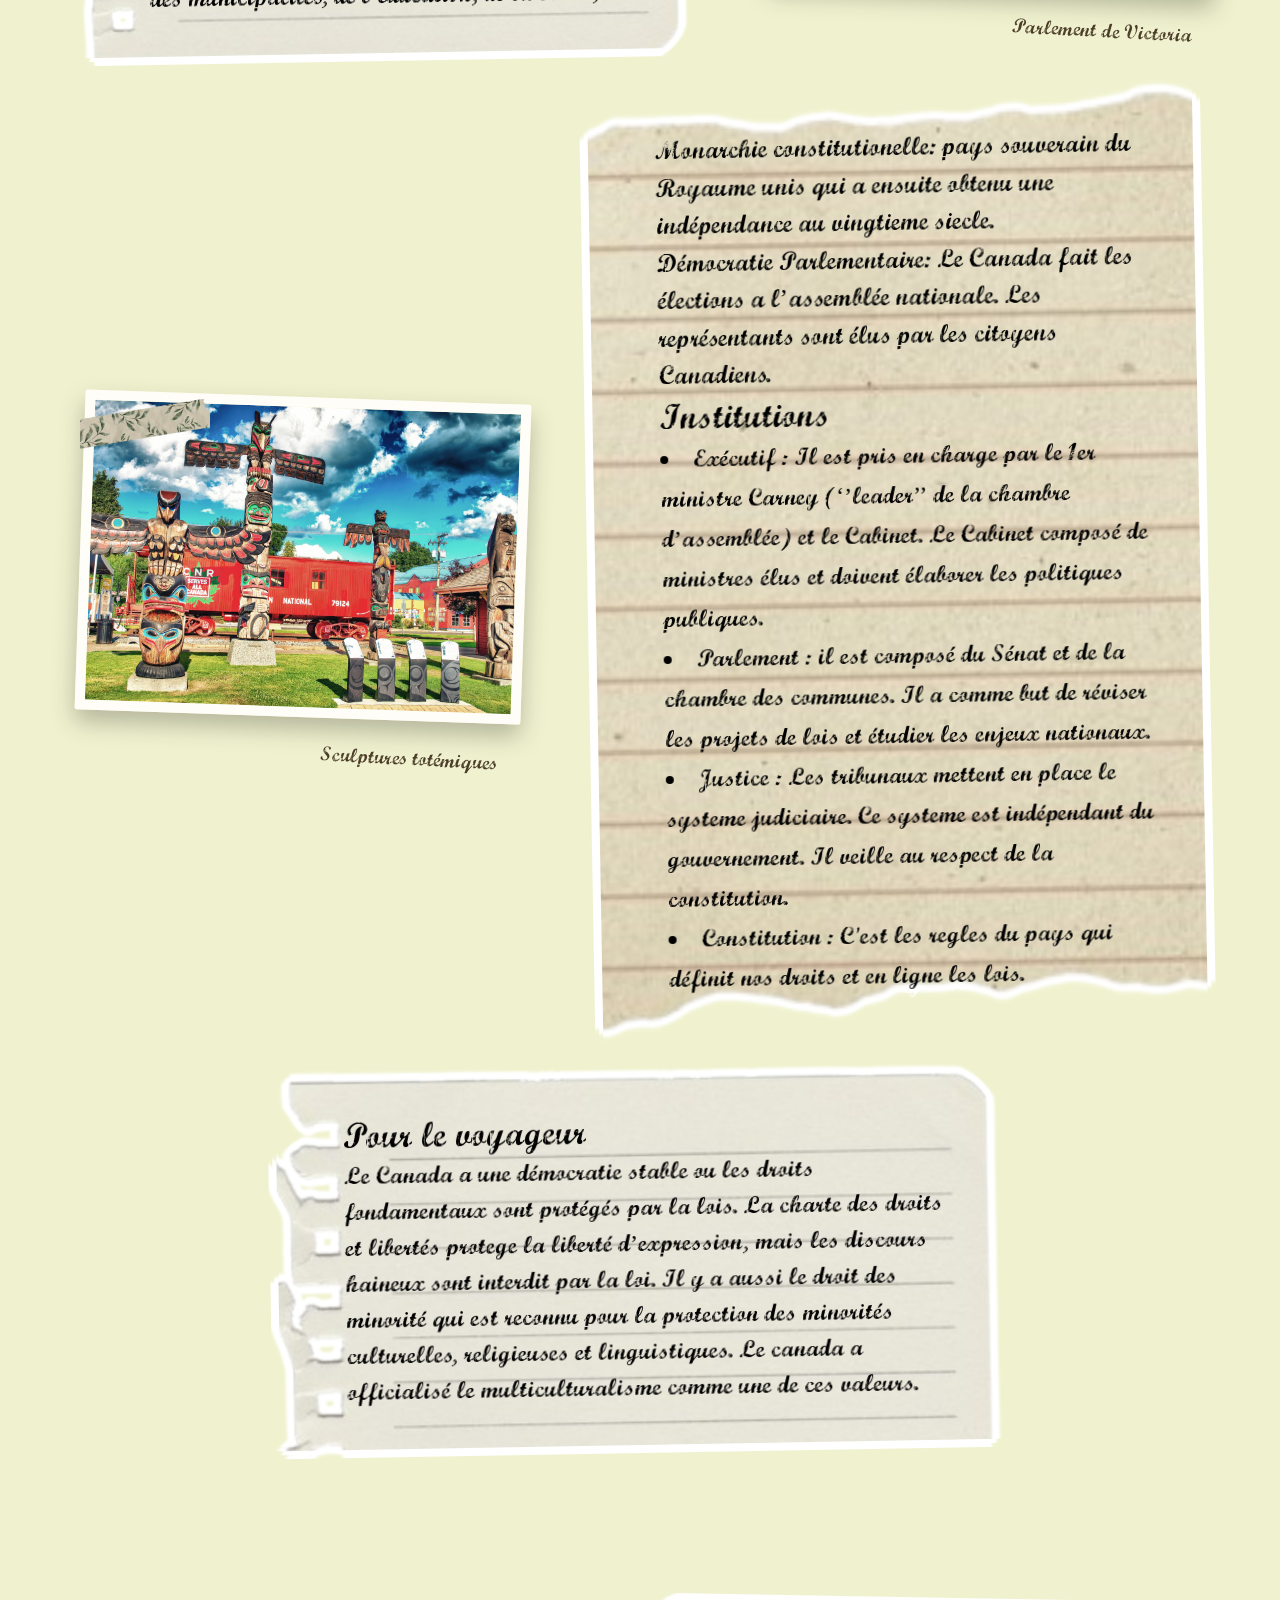
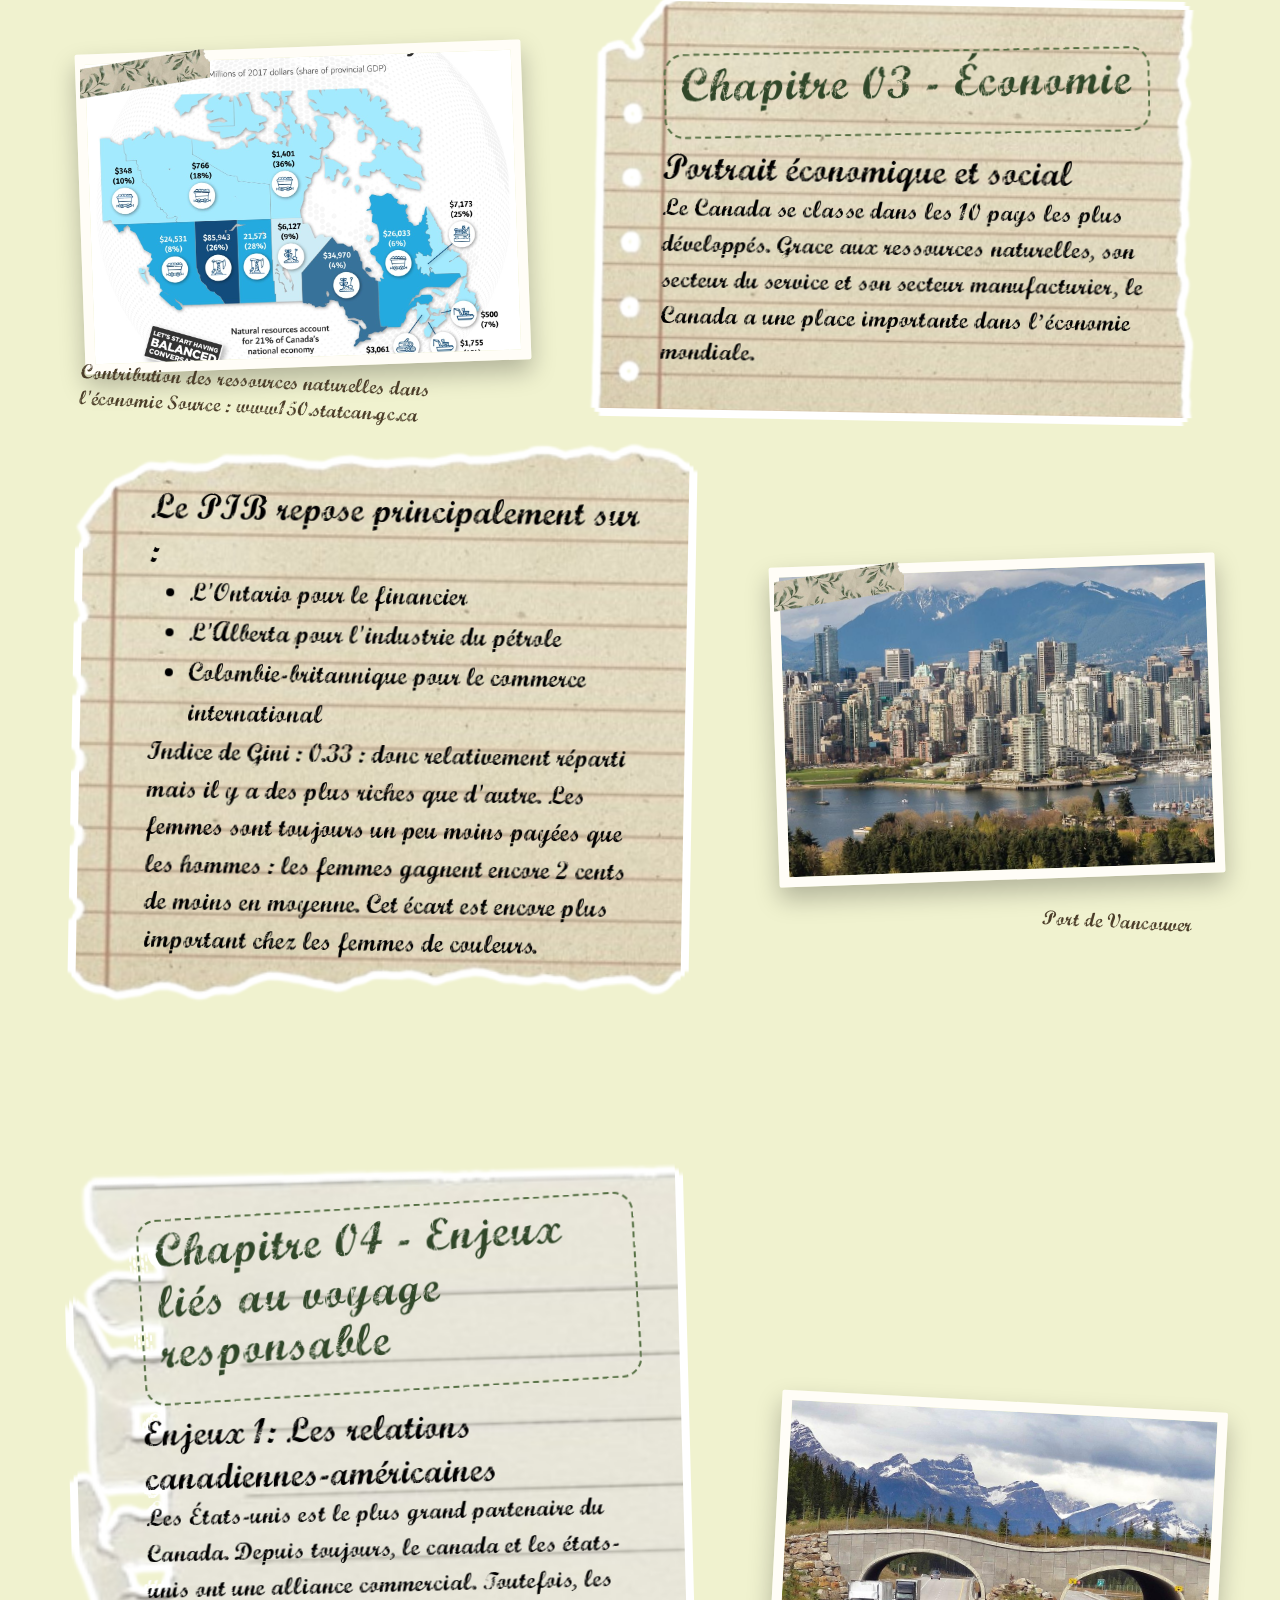
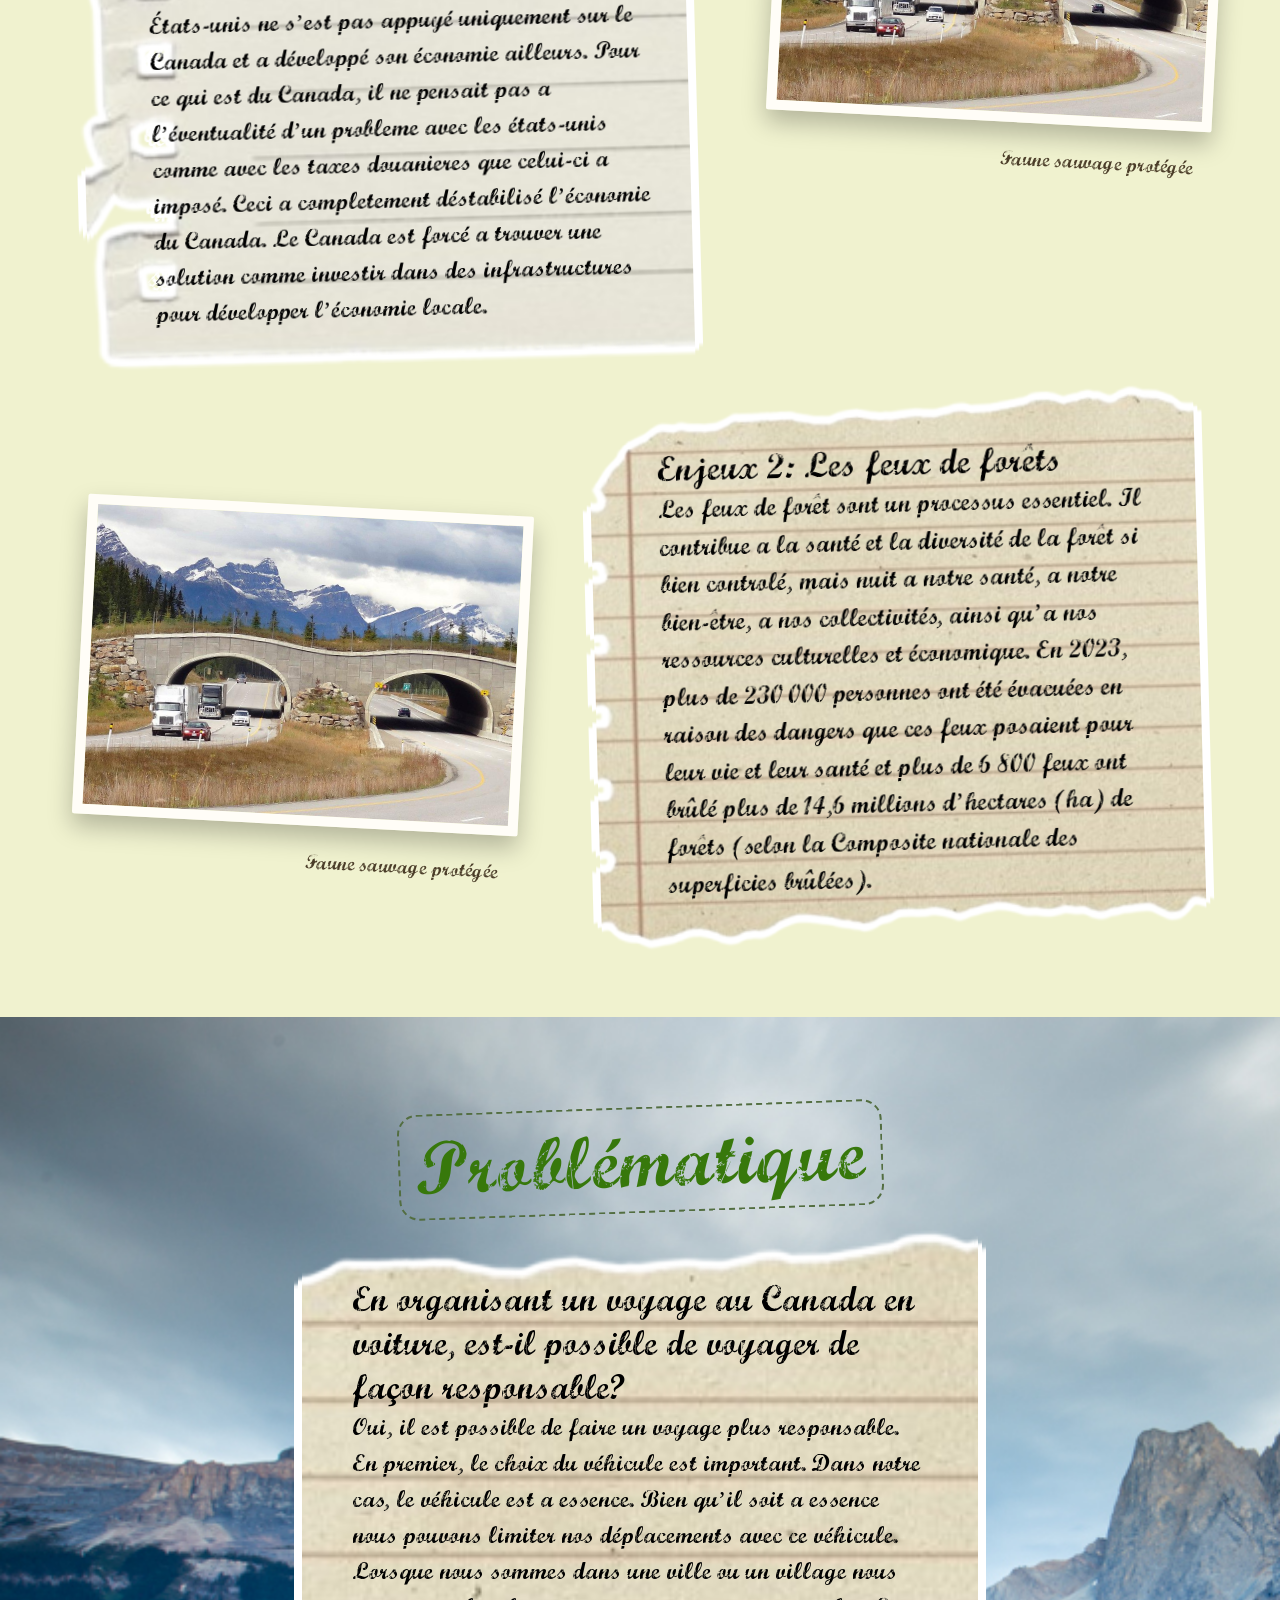
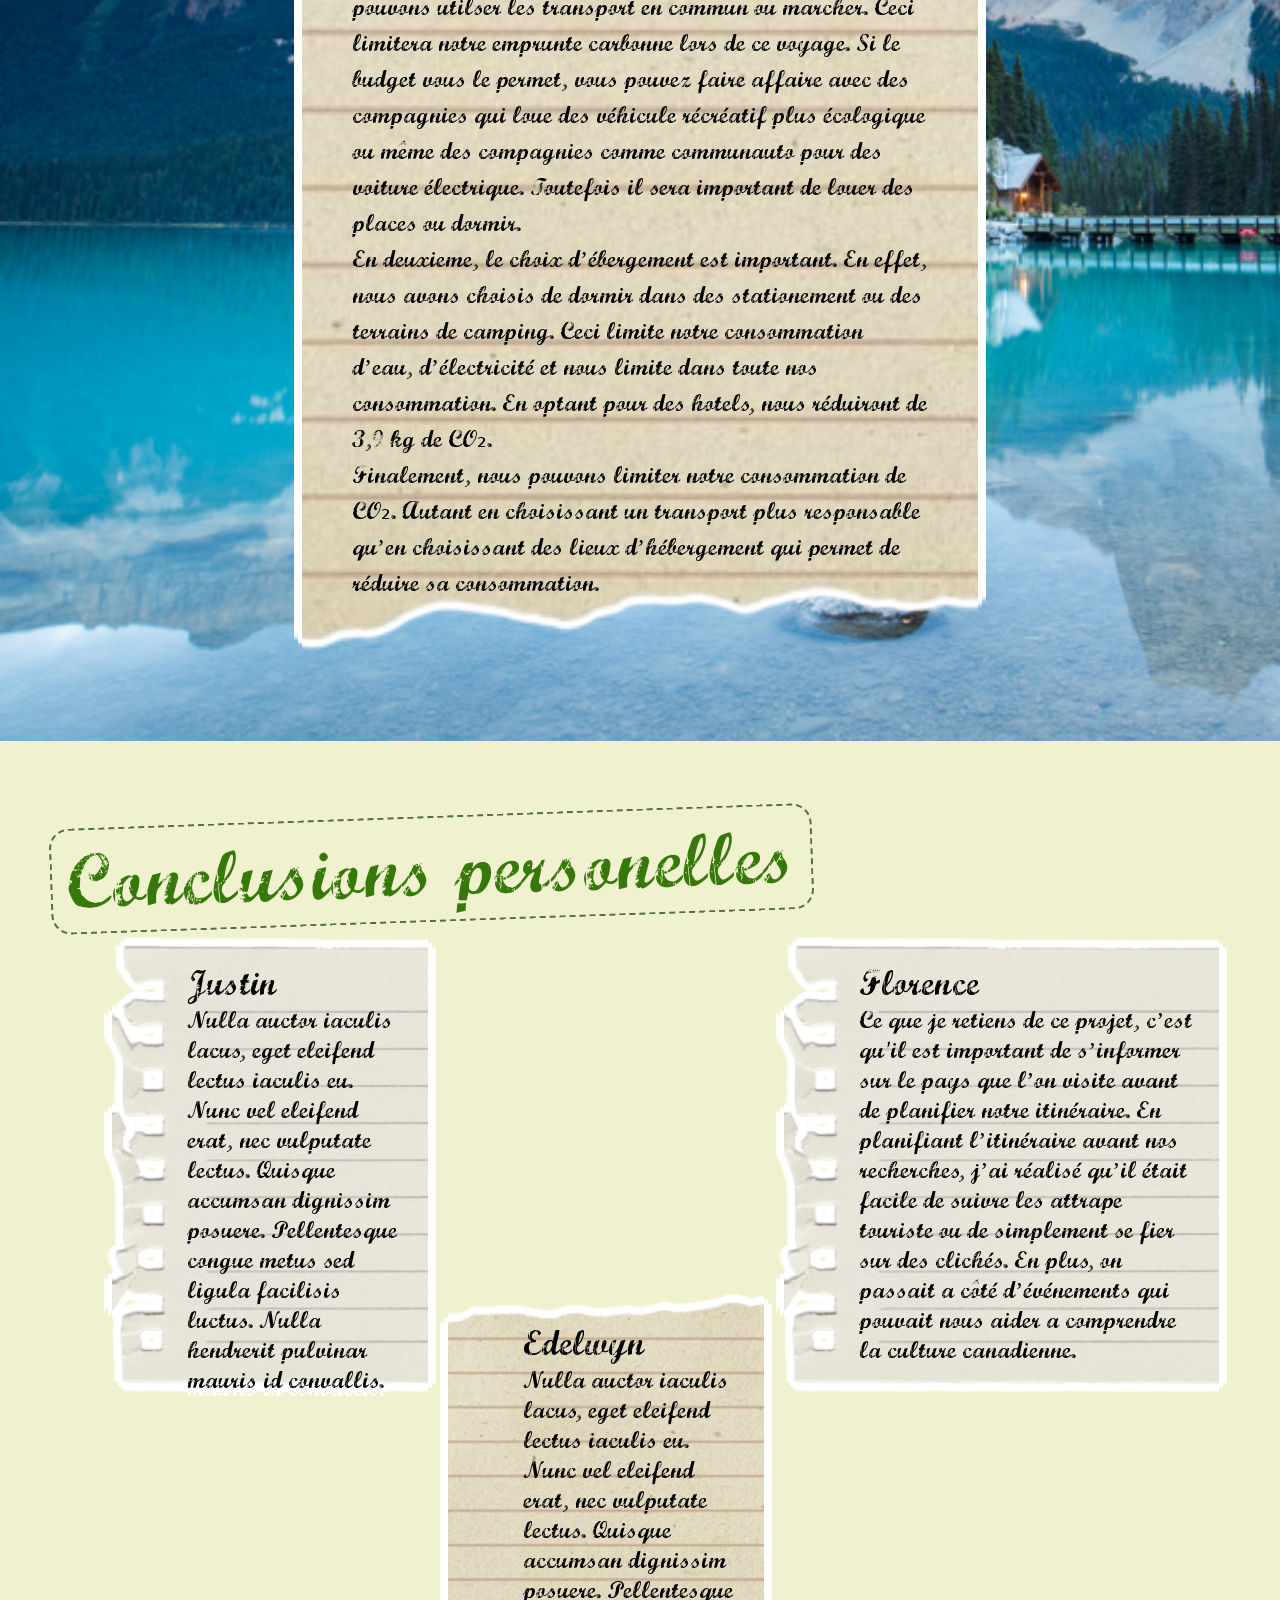
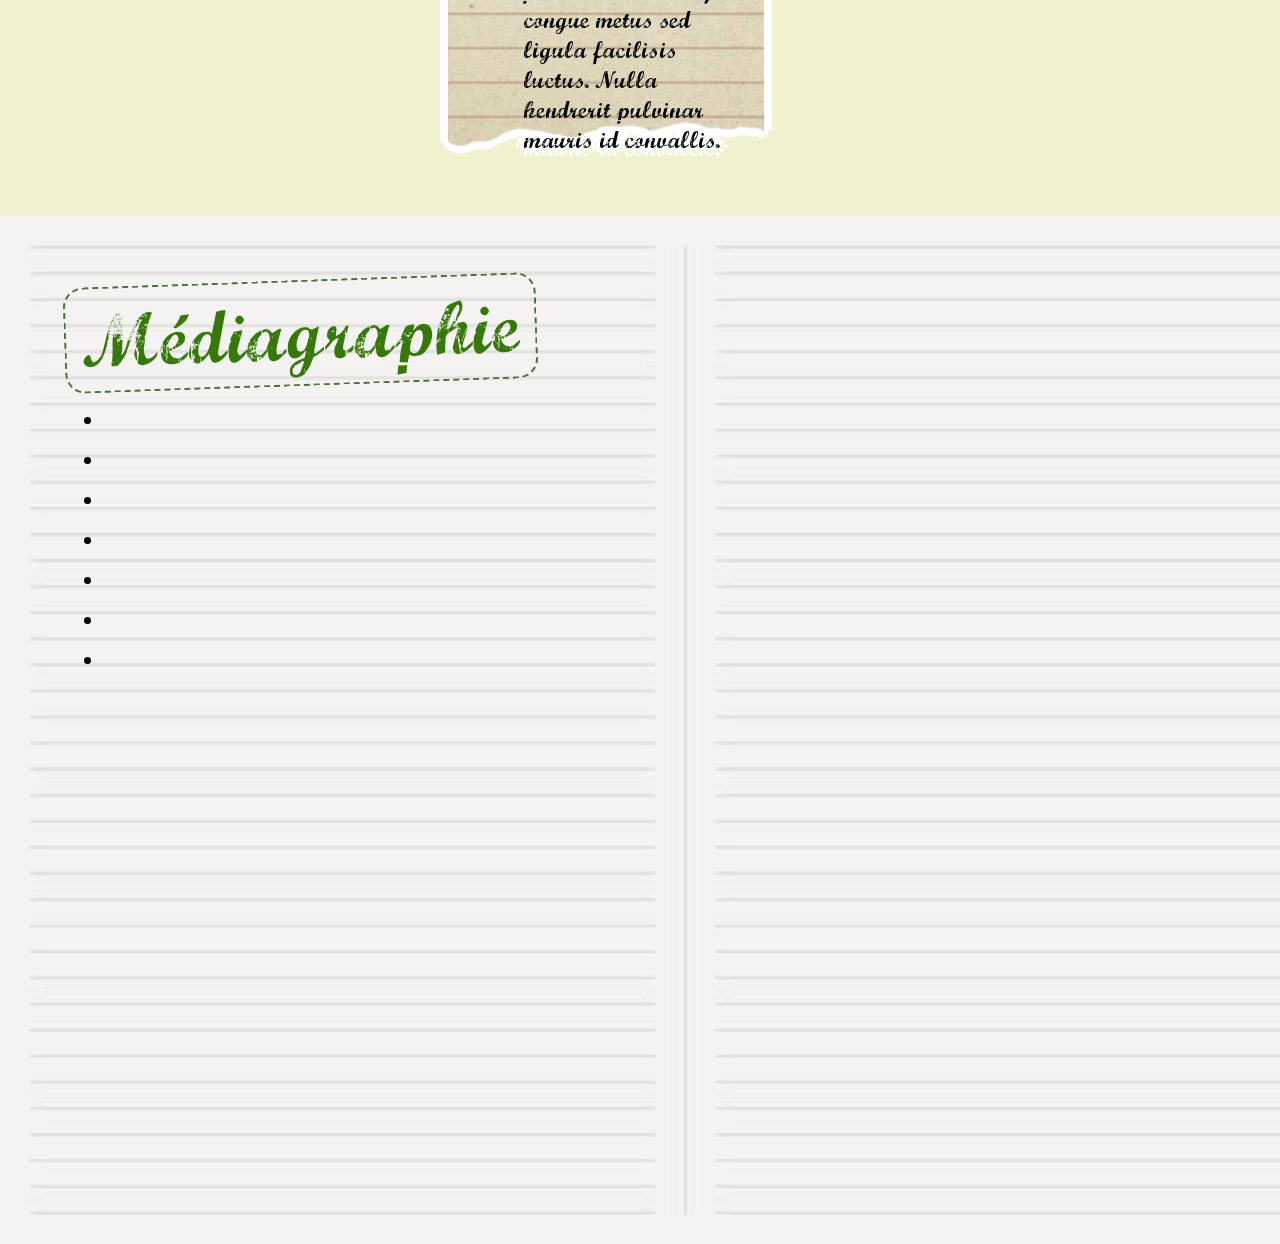
==== commit dda069c0: "ajout infos" ====
--- a/carnet.html
+++ b/carnet.html
@@ -69,7 +69,7 @@
     <div class="carnet-1-wrapper">
         <h2 class="scrap-tag">Planification concrète</h2>
         <div class="planification wrapper">
-            <div class="exigeances paper-2">
+            <div class="exigeances scrap-note paper-2">
                 <h3>Exigeances</h3>
                 <p>Pour voyager au Canada, il vous faut seulement votre <b>permit valide</b> et vos assurances santé
                     et auto.</p>
@@ -103,7 +103,7 @@
                 </p>
             </div>
         </div>
-        <span class="activites outline paper-2">
+        <span class="activites scrap-note outline paper-2">
             <p>Pour vous aider, vous pouvez visiter le site suivant: <a
                     href="https://parcs.canada.ca/voyage-travel/experiences/autochtones">Parcs.canada.ca</a></p>
         </span>
@@ -141,12 +141,43 @@
                 </span>
                 <h3>Portrait politique</h3>
                 <p>
-                    La Colombie-Britannique est une province canadienne dirigée par un gouvernement
-                    provincial siégeant à Victoria. Les lois provinciales portent notamment sur
-                    l'environnement, les transports, l'éducation et la santé.
-                </p>
-            </div>
-        </div>
+                    Le Canada est un état fédéral, une démocratie parlementaire et une monarchie constitutionnelle. État
+                    fédérale: Il y a le gouvernement fédéral en charge de tout ce qui est national et international. Il
+                    y a les gouvernements provinciaux en charge des municipalités, de l’éducation, de la santé, etc.
+                </p>
+            </div>
+        </div>
+        <div class="scrap-spread part-2">
+            <div class="scrap-photo">
+                <span class="washitape"></span>
+                <img src="./images/totem.jpg" class="section-image">
+                <span class="scrap-caption">Sculptures totémiques</span>
+            </div>
+            <div class="scrap-note paper outline">
+                <p> Monarchie constitutionelle: pays souverain du Royaume unis qui a ensuite obtenu une indépendance
+                    au vingtième siecle.<br>
+                    Démocratie Parlementaire: Le Canada fait les élections à l’assemblée nationale. Les
+                    représentants sont élus par les citoyens Canadiens.</p>
+                <h3>Institutions</h3>
+                <li>Exécutif : Il est pris en charge par le 1er ministre Carney (‘’leader’’ de la chambre d’assemblée)
+                    et le Cabinet. Le Cabinet composé de ministres élus et doivent élaborer les politiques publiques.
+                </li>
+                <li>Parlement : il est composé du Sénat et de la chambre des communes. Il a comme but de réviser les
+                    projets de lois et étudier les enjeux nationaux.</li>
+                <li>Justice : Les tribunaux mettent en place le système judiciaire. Ce système est indépendant du
+                    gouvernement. Il veille au respect de la constitution. </li>
+                <li>Constitution : C'est les règles du pays qui définit nos droits et en ligne les lois. </li>
+                </ul>
+            </div>
+        </div>
+        <span class="paper-2 scrap-note outline part-3">
+            <h3>Pour le voyageur</h3>
+            <p>Le Canada a une démocratie stable où les droits fondamentaux sont protégés
+                par la lois. La charte des droits et libertés protège la liberté d’expression, mais les discours haineux
+                sont interdit par la loi. Il y a aussi le droit des minorité qui est reconnu pour la protection des
+                minorités culturelles, religieuses et linguistiques. Le canada a officialisé le multiculturalisme comme
+                une de ces valeurs. </p>
+        </span>
     </div>
 
     <div class="carnet-3 economie">
@@ -197,15 +228,35 @@
             </div>
             <div class="scrap-note paper-2 outline">
                 <span class="scrap-tag">
-                    <h2>Chapitre 04 - Voyage responsable</h2>
-                </span>
-                <h3>Enjeux liés au voyage responsable</h3>
-                <p>
-                    Pendant le voyage, il est important de respecter les animaux sauvages,
-                    de limiter ses déchets, de privilégier les campings autorisés et de
-                    protéger les parcs nationaux afin de préserver les paysages naturels.
-                    Faites aussi attention aux feux de forêts qui se passe souvent pendant l'été et les longues périodes
-                    de sécheresse.
+                    <h2>Chapitre 04 - Enjeux liés au voyage responsable</h2>
+                </span>
+                <h3>Enjeux 1: Les relations canadiennes-américaines</h3>
+                <p>
+                    Les États-unis est le plus grand partenaire du Canada. Depuis toujours, le canada et les états-unis
+                    ont une alliance commercial. Toutefois, les États-unis ne s’est pas appuyé uniquement sur le Canada
+                    et a développé son économie ailleurs. Pour ce qui est du Canada, il ne pensait pas à l’éventualité
+                    d’un problème avec les états-unis comme avec les taxes douanières que celui-ci a imposé. Ceci a
+                    completement déstabilisé l’économie du Canada. Le Canada est forcé à trouver une solution comme
+                    investir
+                    dans des infrastructures pour développer l’économie locale.
+                </p>
+            </div>
+        </div>
+        <div class="scrap-spread part-2">
+            <div class="scrap-photo ">
+                <span class="tape"></span>
+                <img src="./images/faune.jpg" class="section-image">
+                <span class="scrap-caption">Faune sauvage protégée</span>
+            </div>
+            <div class="scrap-note paper outline">
+                <h3>Enjeux 2: Les feux de forêts</h3>
+                <p>
+                    Les feux de forêt sont un processus essentiel. Il contribue à la santé et la diversité de la forêt
+                    si bien controlé,
+                    mais nuit à notre santé, à notre bien-être, à nos collectivités, ainsi qu’à nos ressources
+                    culturelles et économique. En 2023, plus de 230 000 personnes ont été évacuées en raison des dangers
+                    que ces feux posaient pour leur vie et leur santé et plus de 6 800 feux ont brûlé plus de 14,6
+                    millions d’hectares (ha) de forêts (selon la Composite nationale des superficies brûlées).
                 </p>
             </div>
         </div>
@@ -213,20 +264,19 @@
     <div class="problematique">
         <h2 class="scrap-tag">Problématique</h2>
         <div class="analyse scrap-note paper outline">
-            <h3>Titre</h3>
-            <p>Duis lobortis mauris sit amet molestie lacinia. Integer volutpat consectetur venenatis. Nulla in
-                erat ac
-                orci iaculis feugiat id id magna. Curabitur luctus consequat quam ac sollicitudin. In hac
-                habitasse
-                platea dictumst. Donec vulputate mi sodales, molestie mauris eget, posuere leo. Vestibulum
-                tempor
-                suscipit orci, in tempor purus congue eu. Duis feugiat nisl a venenatis convallis. In at finibus
-                tortor.
-                Etiam eu dapibus lacus. In hac habitasse platea dictumst. Ut blandit hendrerit suscipit. Fusce a
-                feugiat
-                magna. In hac habitasse platea dictumst. Sed dignissim venenatis gravida. Ut dignissim imperdiet
-                quam at
-                scelerisque.
+            <h3>En organisant un voyage au Canada en voiture, est-il possible de voyager de façon responsable?</h3>
+            <p>Oui, il est possible de faire un voyage plus responsable. <br>
+                En premier, le choix du véhicule est important. Dans notre cas, le véhicule est à essence. Bien qu’il
+                soit à essence nous pouvons limiter nos déplacements avec ce véhicule. Lorsque nous sommes dans une
+                ville ou un village nous pouvons utilser les transport en commun ou marcher. Ceci limitera notre
+                emprunte carbonne lors de ce voyage. Si le budget vous le permet, vous pouvez faire affaire avec des
+                compagnies qui loue des véhicule récréatif plus écologique ou même des compagnies comme communauto pour
+                des voiture électrique. Toutefois il sera important de louer des places ou dormir.<br>
+                En deuxième, le choix d’ébergement est important. En effet, nous avons choisis de dormir dans des
+                stationement ou des terrains de camping. Ceci limite notre consommation d’eau, d’électricité et nous
+                limite dans toute nos consommation. En optant pour des hotels, nous réduiront de 3,9 kg de CO₂.<br>
+                Finalement, nous pouvons limiter notre consommation de CO₂. Autant en choisissant un transport plus
+                responsable qu’en choisissant des lieux d’hébergement qui permet de réduire sa consommation.
             </p>
         </div>
         <div>
@@ -255,11 +305,10 @@
             </div>
             <div class="florence paper-2 outline">
                 <h3>Florence</h3>
-                <p>Nulla auctor iaculis lacus, eget eleifend lectus iaculis eu. Nunc vel eleifend erat, nec
-                    vulputate
-                    lectus. Quisque accumsan dignissim posuere. Pellentesque congue metus sed ligula facilisis
-                    luctus.
-                    Nulla hendrerit pulvinar mauris id convallis.</p>
+                <p>Ce que je retiens de ce projet, c’est qu'il est important de s’informer sur le pays que l’on visite
+                    avant de planifier notre itinéraire. En planifiant l’itinéraire avant nos recherches, j’ai réalisé
+                    qu’il était facile de suivre les attrape touriste ou de simplement se fier sur des clichés. En plus,
+                    on passait à côté d’événements qui pouvait nous aider à comprendre la culture canadienne.</p>
             </div>
         </div>
     </div>
--- a/style.css
+++ b/style.css
@@ -55,7 +55,7 @@
     background-image: url(./images/washitape.png);
     background-size: cover;
 }
-.carnet-1,.carnet-3, .carnet-4, .problematique, .conclusions, .mediagraphie {height:100vh;}
+.carnet-1, .carnet-4, .conclusions, .mediagraphie {height:100vh;}
 .carnet-1-wrapper { height: 70vh;}
 .carnet-1-wrapper h2 { color: white}
 .outline {
@@ -168,8 +168,7 @@
     font-size: 24px;
 }
 .exigeances {
-    padding: 15px;
-    width: 50%;
+    width: 40%;
     height: 50%;
     display: flex;
     flex-direction: column;
@@ -186,7 +185,6 @@
 }
 .planification h3 {
     font-size: 45px;
-    padding: 10px;
 }
 b {color:#37780b;}
 .hebergement {
@@ -250,7 +248,6 @@
 }
 .activites {
     width: 40%;
-    padding:25px;
     text-align: center;
 }
 .activites p, .part-2 p{
@@ -266,19 +263,26 @@
     transform: rotate(3deg);
 }
 .scrap-note {
-    width: 65%;
-    padding: 45px 40px;
-    position: relative;
-}
-.histoire .part-2, .economie .part-2 {
+    width: 55%;
+    padding: 45px 40px 40px 6%;
+    position: relative;
+}
+.histoire .part-2, .economie .part-2  {
     flex-direction: row-reverse;
 }
+.politique .part-2, .enjeux .part-2 { flex-direction: row; }
  .economie .part-2 li{ font-size: 25px;}
 .histoire .scrap-note  { transform: rotate(1deg); }
 .politique .scrap-note { transform: rotate(-1deg); }
 .economie .scrap-note  { transform: rotate(1deg); }
 .enjeux .scrap-note    { transform: rotate(-1.5deg); }
 
+.politique .part-2 li {
+    font-size: 24px;
+}
+.politique .part-3 {
+    width: 55%;
+}
 .scrap-tag {
     display: inline-block;
     margin-bottom: 14px;
@@ -321,10 +325,11 @@
     flex-direction: column;
     justify-content: center;
     align-items: center;
+    padding: 7% 0 7% 0;
 }
 .analyse {
     width: 45%;
-    padding: 50px 75px 50px 100px;
+    padding: 50px 50px 50px 50px;
 }
 .conclusions {
     padding: 75px 0 100px 50px;
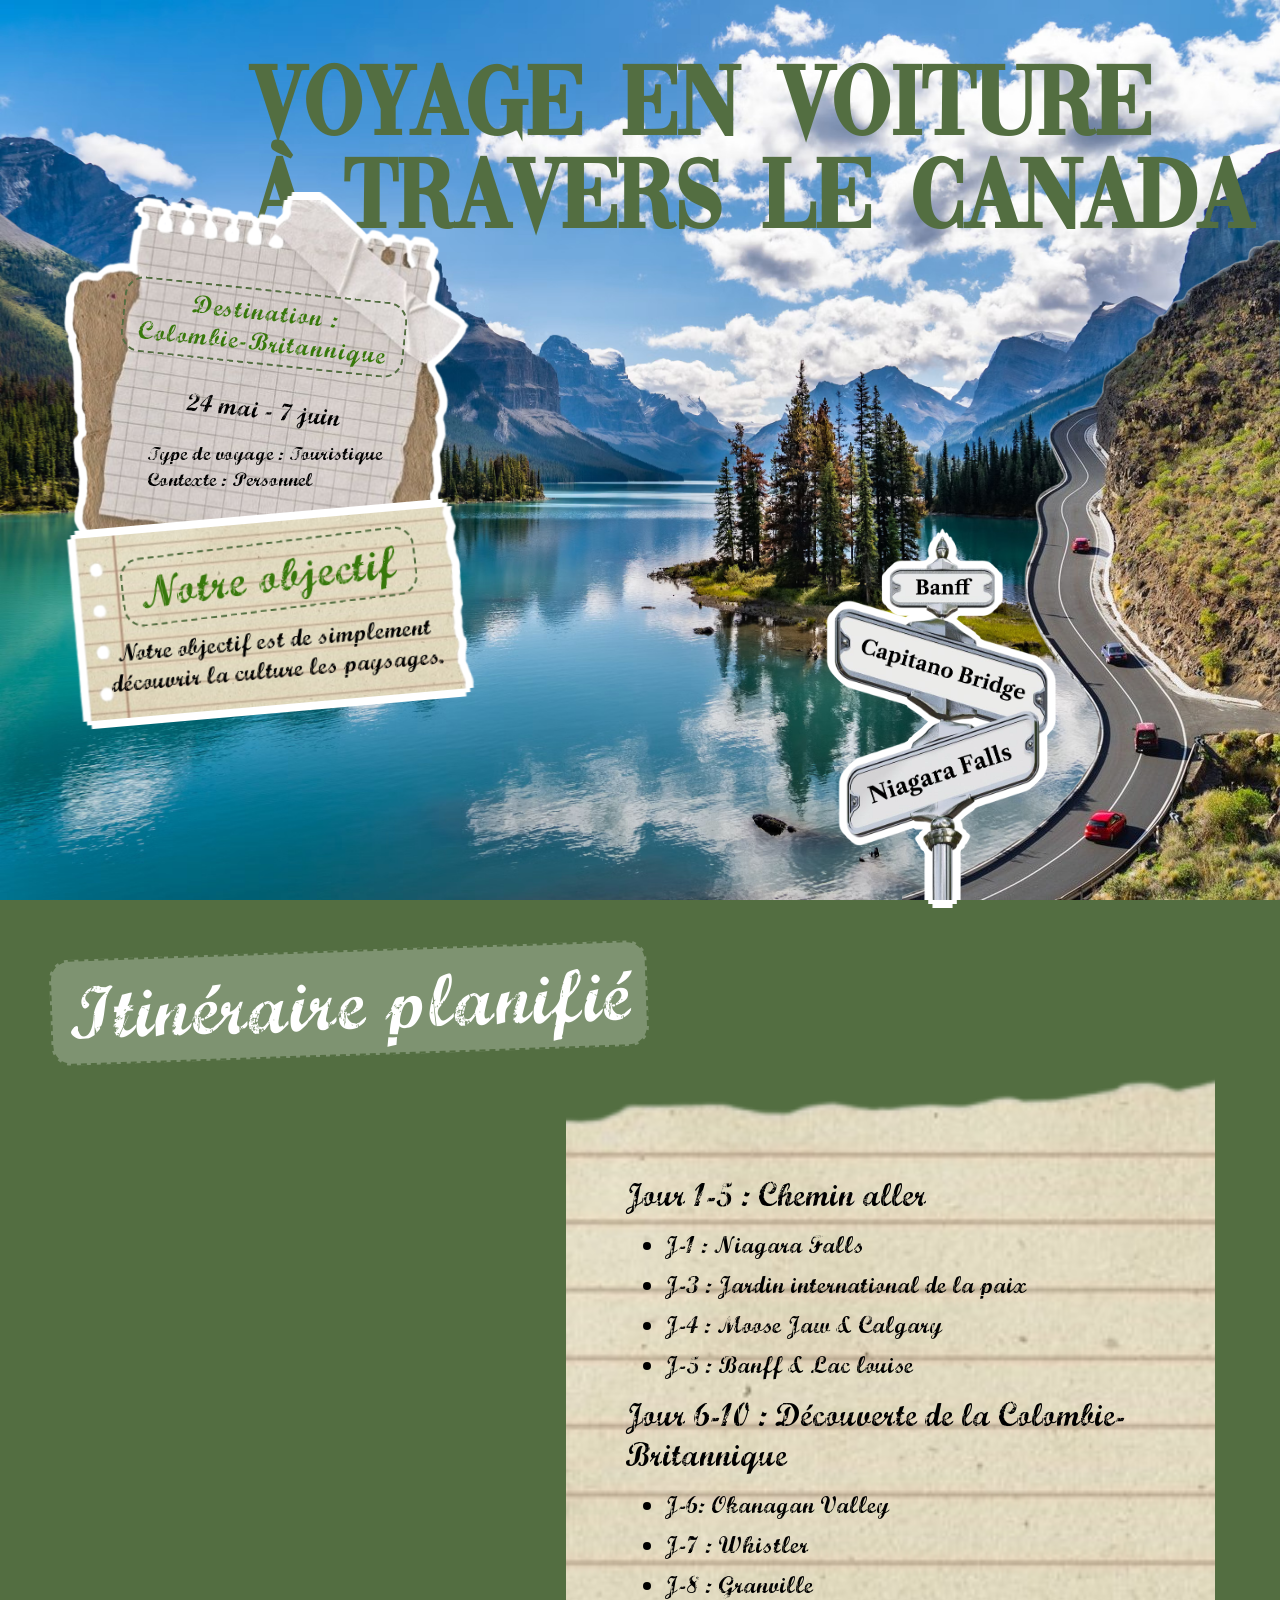
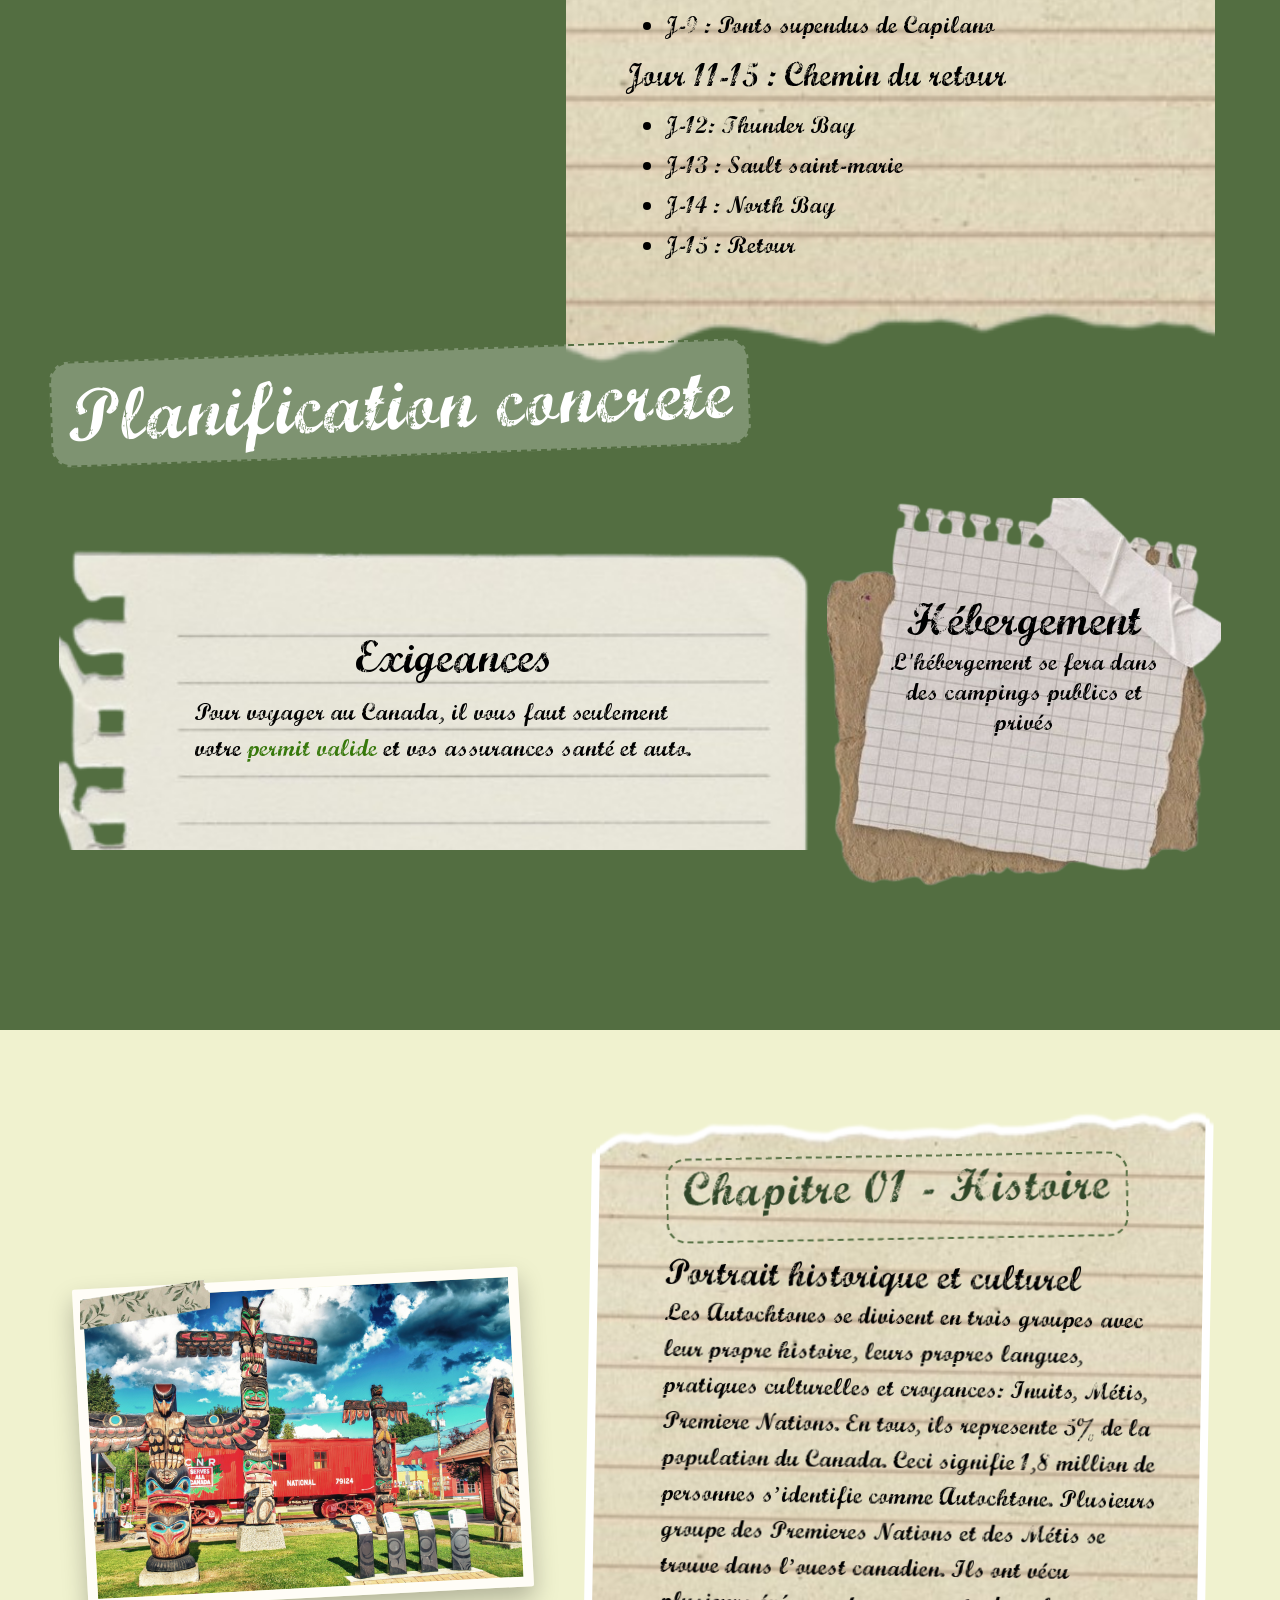
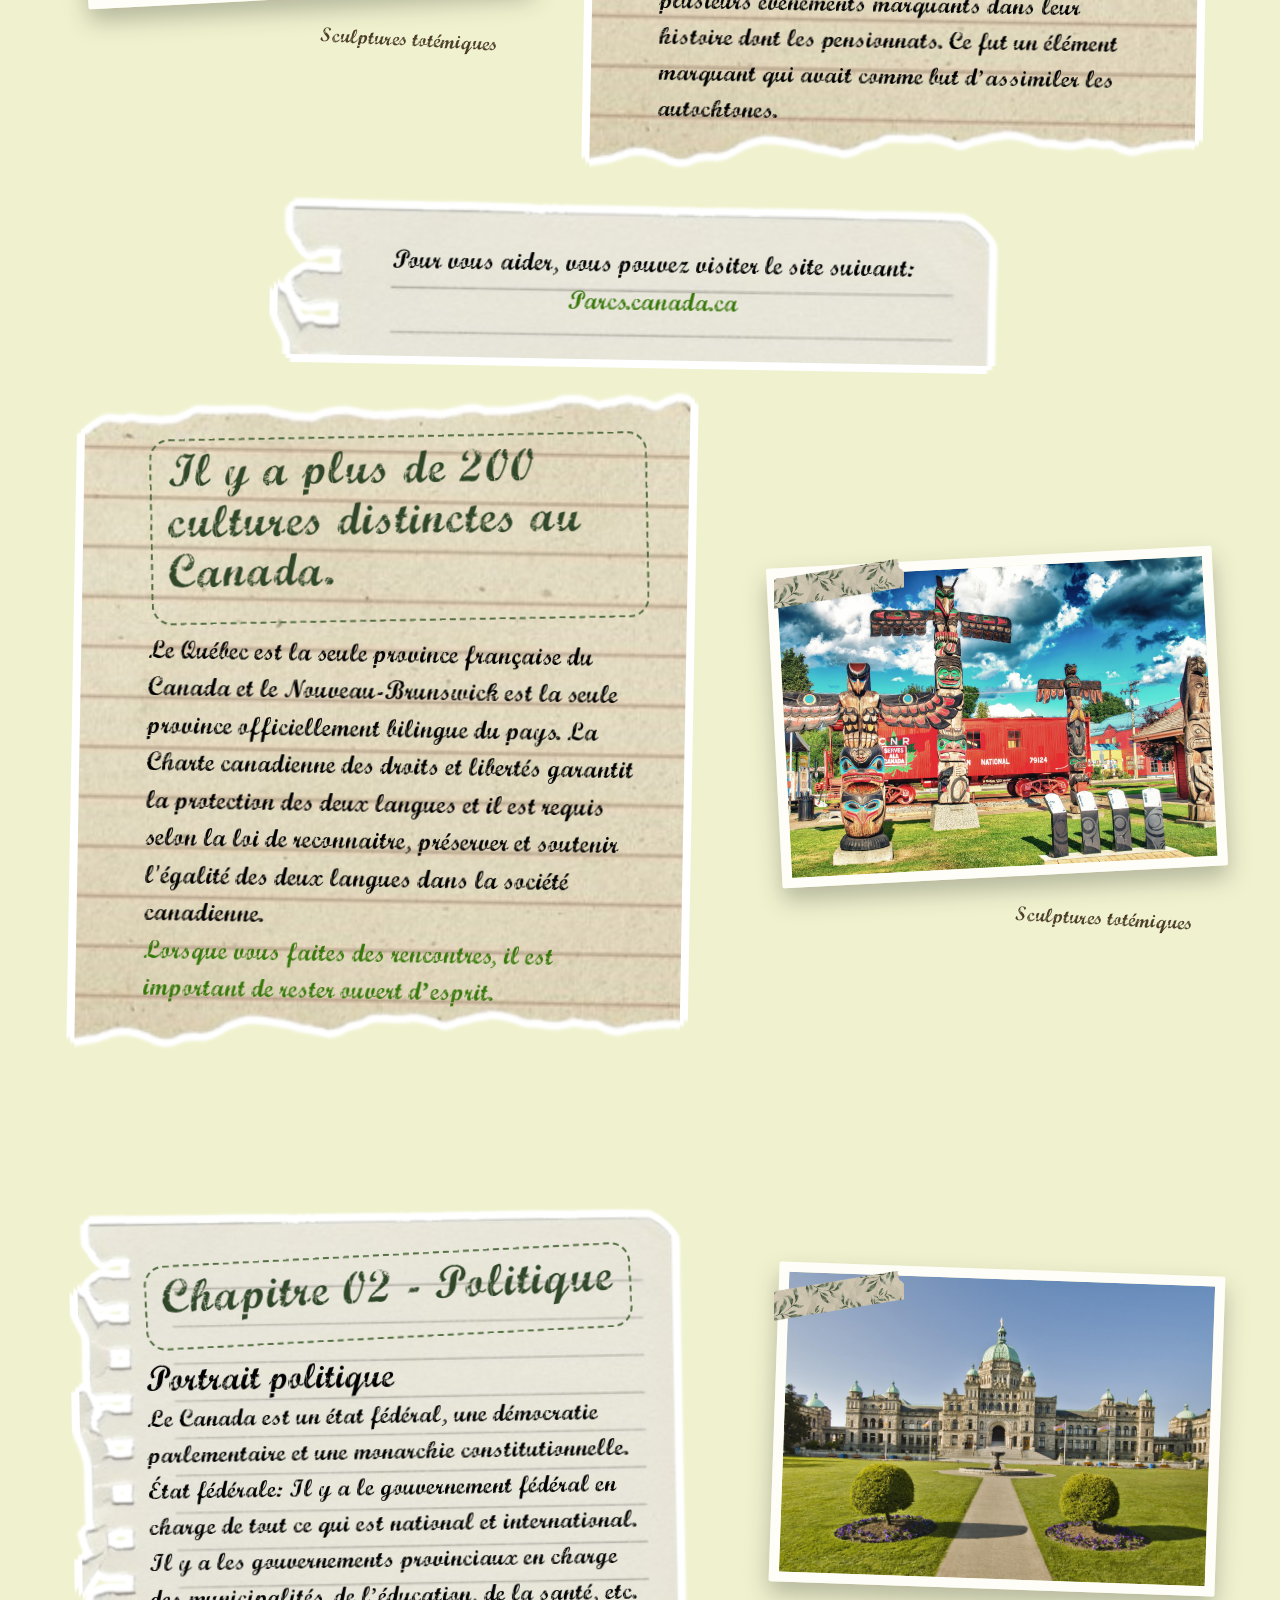
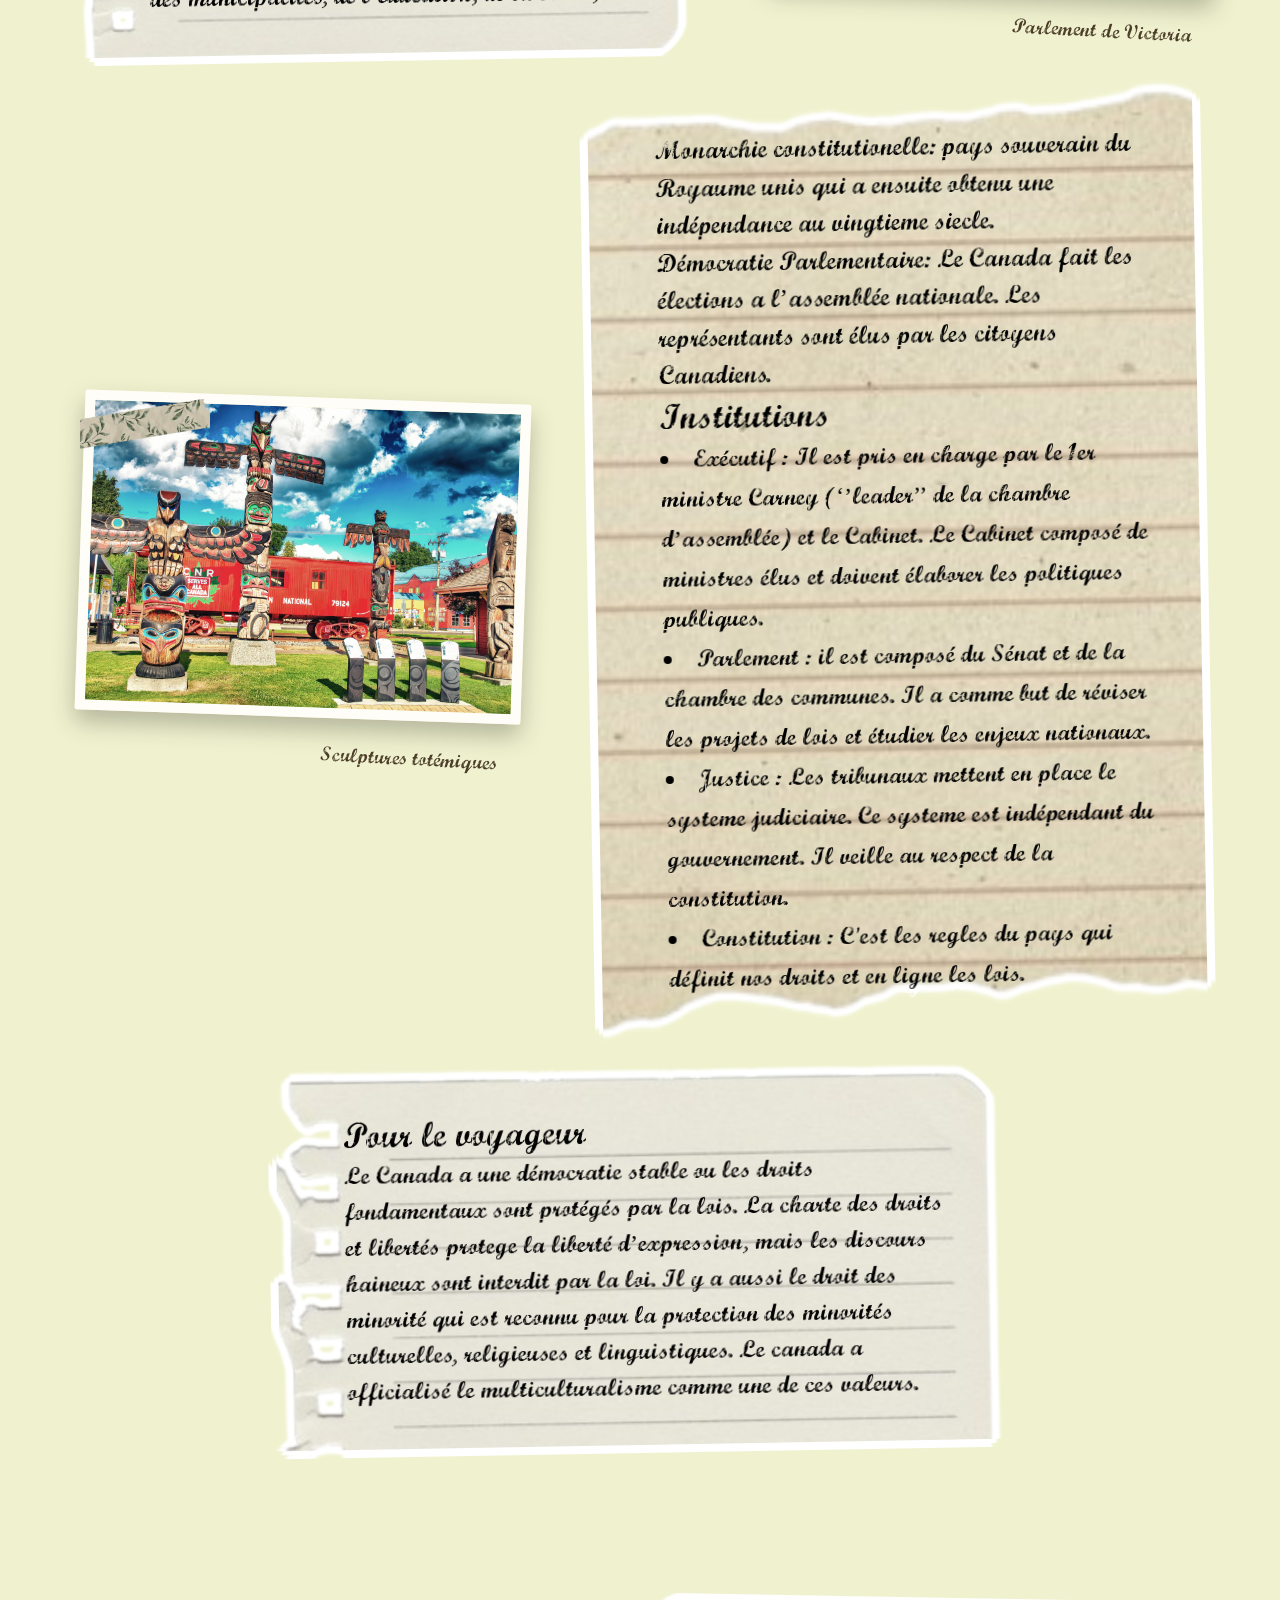
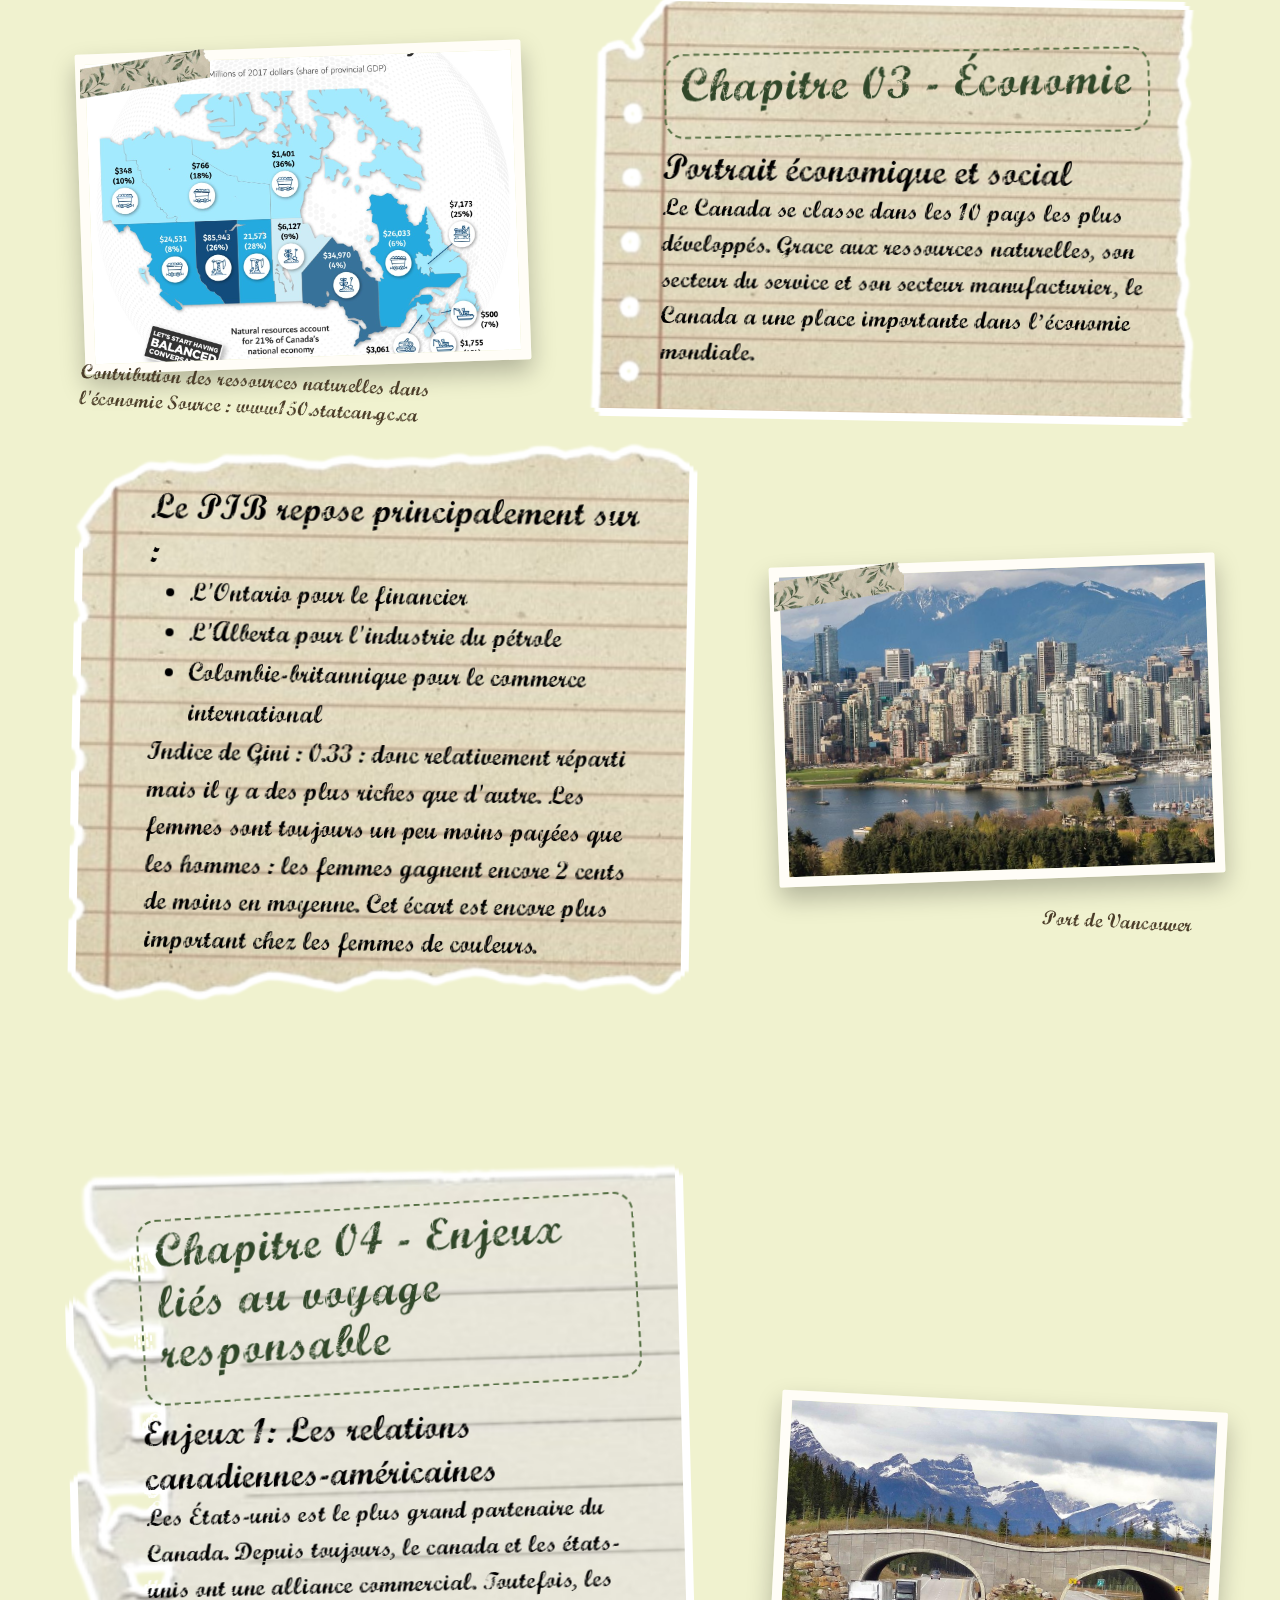
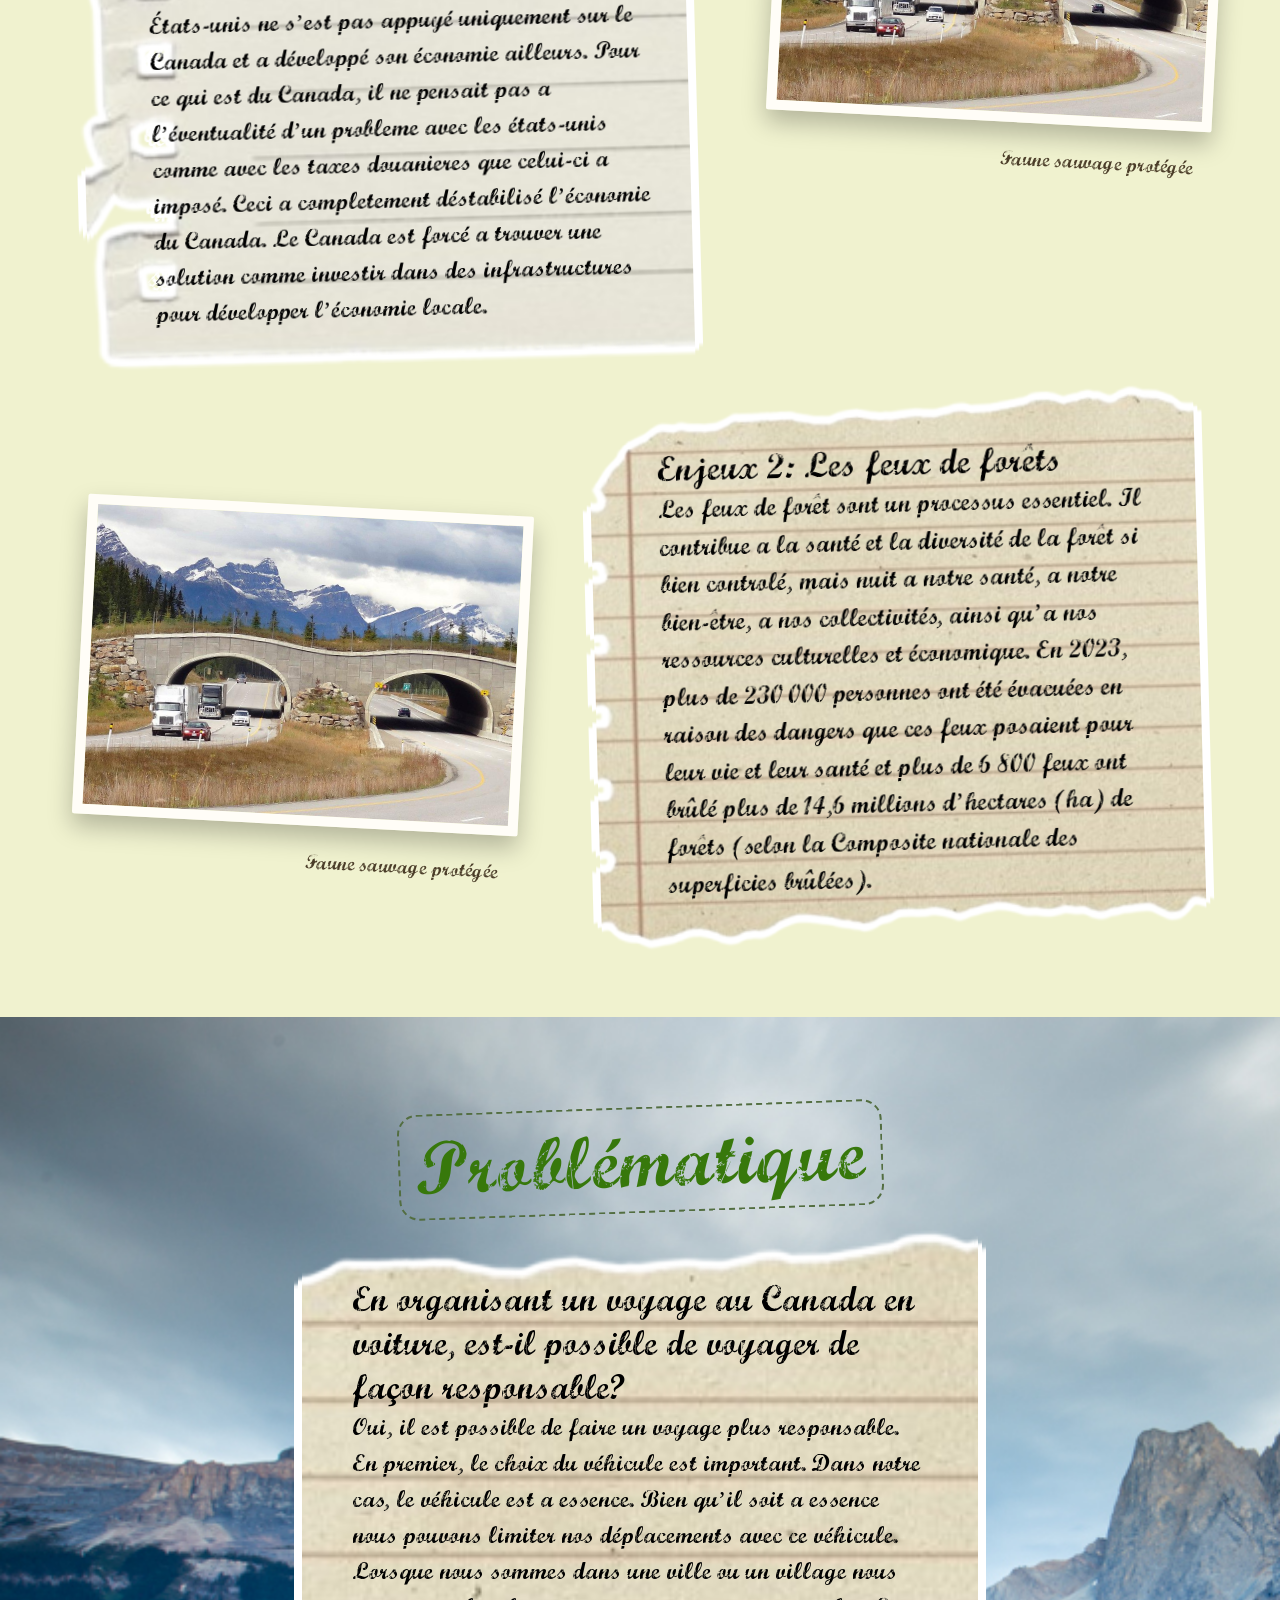
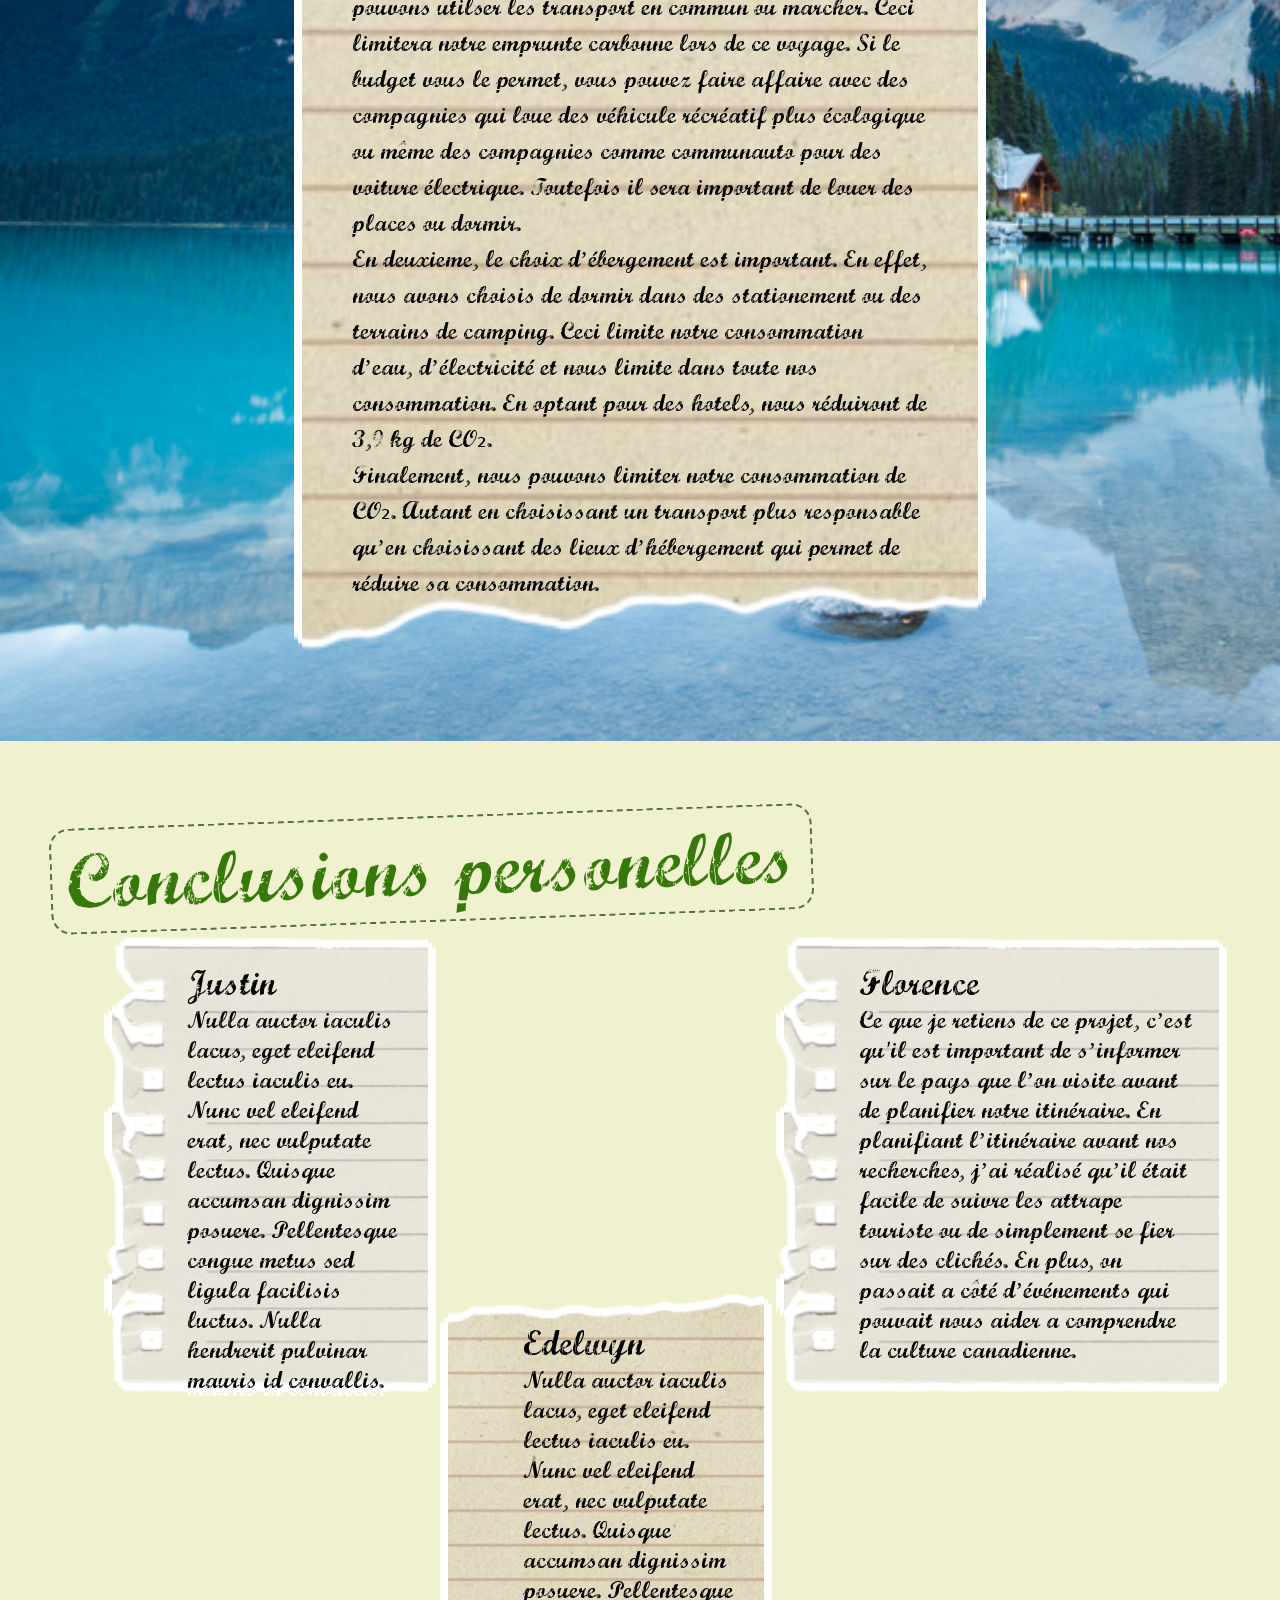
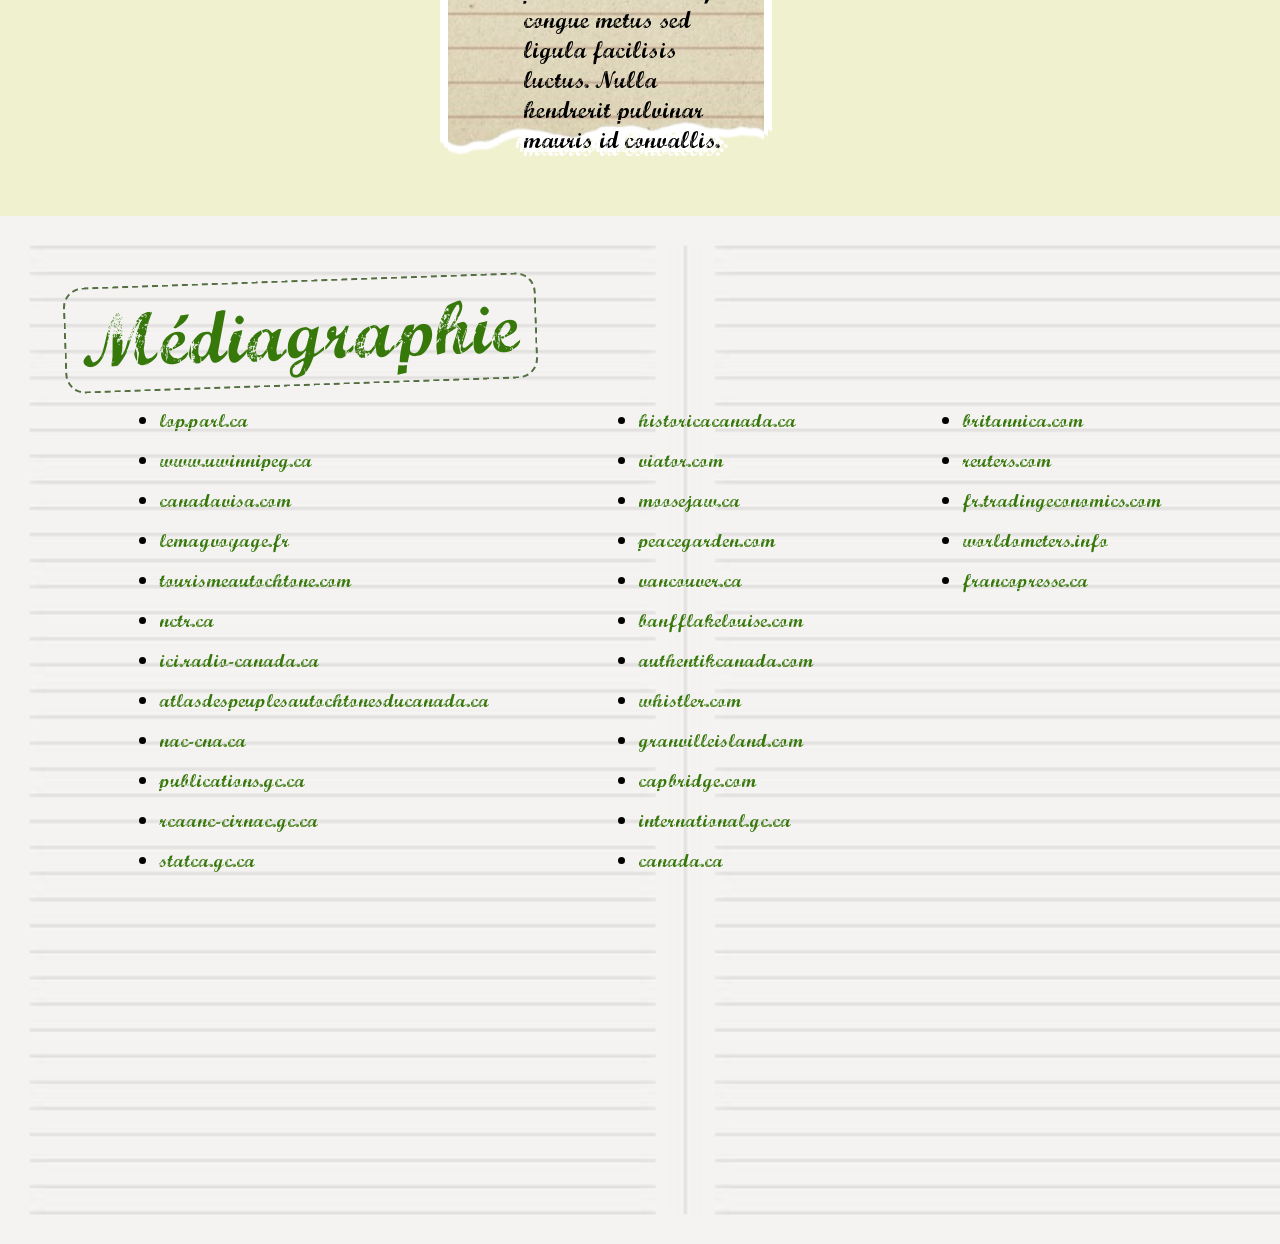
==== commit ca34a449: "mediagraphie" ====
--- a/carnet.html
+++ b/carnet.html
@@ -314,15 +314,83 @@
     </div>
     <div class="mediagraphie">
         <h2 class="scrap-tag">Médiagraphie</h2>
-        <ul>
-            <li></li>
-            <li></li>
-            <li></li>
-            <li></li>
-            <li></li>
-            <li></li>
-            <li></li>
-        </ul>
+        <div class="pages">
+            <div class="page-1">
+                <ul>
+                    <li><a
+                            href="https://lop.parl.ca/staticfiles/Learn/Documents/ParliamentaryPrimer/LOP_TimelineBroch_FR.pdf ">lop.parl.ca</a>
+                    </li>
+                    <li><a
+                            href="https://www.uwinnipeg.ca/iss/information-for-new-students/canadian-cultures.html ">www.uwinnipeg.ca</a>
+                    </li>
+                    <li><a href="https://www.canadavisa.com/fr/canadian-culture.html">canadavisa.com</a></li>
+                    <li><a
+                            href="https://www.lemagvoyage.fr/canada/coutumes-respecter-canada-erreurs-eviter-voyage/">lemagvoyage.fr</a>
+                    </li>
+                    <li><a href="https://tourismeautochtone.com/">tourismeautochtone.com</a></li>
+                    <li><a href="https://nctr.ca/education-fr/histoire-des-pensionnats-indiens/?lang=fr">nctr.ca</a>
+                    </li>
+                    <li><a
+                            href="https://ici.radio-canada.ca/espaces-autochtones/1401975/litterature-autochtone-livre">ici.radio-canada.ca</a>
+                    </li>
+                    <li><a
+                            href="https://atlasdespeuplesautochtonesducanada.ca/article/l%E2%80%8Ahistoire-des-pensionnats-indiens-du-canada/ ">atlasdespeuplesautochtonesducanada.ca</a>
+                    </li>
+                    <li><a
+                            href="https://nac-cna.ca/fr/wildwestshow/historique/les-metis-face-a-lhistoire">nac-cna.ca</a>
+                    </li>
+                    <li><a href="https://publications.gc.ca/Collection-R/LoPBdP/BP/bp175-f.html">publications.gc.ca</a>
+                    </li>
+                    <li><a
+                            href="https://www.rcaanc-cirnac.gc.ca/fra/1540403281222/1568898803889">rcaanc-cirnac.gc.ca</a>
+                    </li>
+                    <li><a
+                            href="https://www12.statcan.gc.ca/nhs-enm/2011/as-sa/99-011-x/99-011-x2011001-fra.pdf ">statca.gc.ca</a>
+                    </li>
+                </ul>
+            </div>
+            <div class="page-2">
+                <ul>
+                    <li><a
+                            href="https://www.historicacanada.ca/fr/productions/videos-educatives/videos-chronologies/les-pensionnats-indiens-au-canada-une-chronologie ">historicacanada.ca</a>
+                    </li>
+                    <li><a
+                            href="https://www.viator.com/fr-FR/Niagara-Falls-and-Around/d773-ttd?gclsrc=aw.ds&&m=26643&supag=10218513986&supca=45766286&supsc=kwd-12284379747&supai=280902966902&supap=&supdv=c&supnt=nt:g&suplp=9000411&supli=&supti=kwd-12284379747&tsem=true&supci=kwd-12284379747&supap1=&supap2=&synthetic_keyword=les%20chutes%20du%20niagara&suppmas=&gad_source=1&gad_campaignid=45766286&gbraid=0AAAAAD-gbd4tqRnGysCGzJmY87EcX30ik&gclid=Cj0KCQjw54nRBhDCARIsAMcY_SBc32eM1IcQewfSVzsmmOUDN8oiEEoFomLsm05fU8_yo7l0Y0DtZGoaArVSEALw_wcB ">viator.com</a>
+                    </li>
+                    <li><a href="https://moosejaw.ca ">moosejaw.ca</a></li>
+                    <li><a href="https://peacegarden.com ">peacegarden.com</a></li>
+                    <li><a href="https://vancouver.ca/parks-recreation-culture/stanley-park.aspx ">vancouver.ca</a></li>
+                    <li><a
+                            href="https://www.banfflakelouise.com/things-to-do?utm_source=Google&utm_medium=cpc&utm_campaign=WR+-+2025+-+Google+Search+-+CAN+-+Destination+-+Year+Round+-+Activities+-+Year+Round&gclsrc=aw.ds&gad_source=1&gad_campaignid=22229161641&gbraid=0AAAAABe1NC2mokItieeQ8nRMSZ01hb769&gclid=Cj0KCQjw54nRBhDCARIsAMcY_SAok3xbjYYlOQAR1NHsoH046BO43MiSGz-zmUCTnryYAcy5YHRtEOIaApTqEALw_wcB ">banfflakelouise.com</a>
+                    </li>
+                    <li><a
+                            href="https://www.authentikcanada.com/ca-fr/guides-voyage/office-tourisme-vallee-okanagan ">authentikcanada.com</a>
+                    </li>
+                    <li><a href="https://www.whistler.com ">whistler.com</a></li>
+                    <li><a href="https://granvilleisland.com/fr ">granvilleisland.com</a></li>
+                    <li><a href="https://www.capbridge.com">capbridge.com</a></li>
+                    <li><a
+                            href="https://www.international.gc.ca/trade-commerce/trade-agreements-accords-commerciaux/agr-acc/cptpp-ptpgp/about_cptpp-propos_ptpgp.aspx?lang=eng ">international.gc.ca</a>
+                    </li>
+                    <li><a
+                            href="https://www.canada.ca/en/revenue-agency/corporate/about-canada-revenue-agency-cra/procurement-cra/procurement-policy-appendix-a-trade-agreements-financial-thresholds.html ">canada.ca</a>
+                    </li>
+                </ul>
+            </div>
+            <div class="page-3">
+                <ul>
+                    <li><a href="https://www.britannica.com/place/Canada/Economy ">britannica.com</a></li>
+                    <li><a
+                            href="https://www.reuters.com/business/mark-carneys-trade-push-collides-with-reality-us-dependence-2026-06-09/">reuters.com</a>
+                    </li>
+                    <li><a href="https://fr.tradingeconomics.com/canada/indicators">fr.tradingeconomics.com</a></li>
+                    <li><a href="https://www.worldometers.info/fr/pib/canada-pib/ ">worldometers.info</a></li>
+                    <li><a
+                            href="https://francopresse.ca/economie-et-finances/2025/03/15/les-limites-du-commerce-interprovincial-canada/ ">francopresse.ca</a>
+                    </li>
+                </ul>
+            </div>
+        </div>
     </div>
 </body>
 
--- a/style.css
+++ b/style.css
@@ -357,10 +357,17 @@
     background-image: url(./images/notebook.jpeg);
     background-size: cover;
 }
+.pages {
+    display: flex;
+    justify-content: space-around;
+}
+.page-2 {
+    align-items: flex-start;
+}
 .mediagraphie li {
     font-size : 20px;
 }
-a {color:#37780b;}
+a {color:#37780b; text-decoration: none;}
 a:hover {
     color:#304729;
     font-size: 28px;
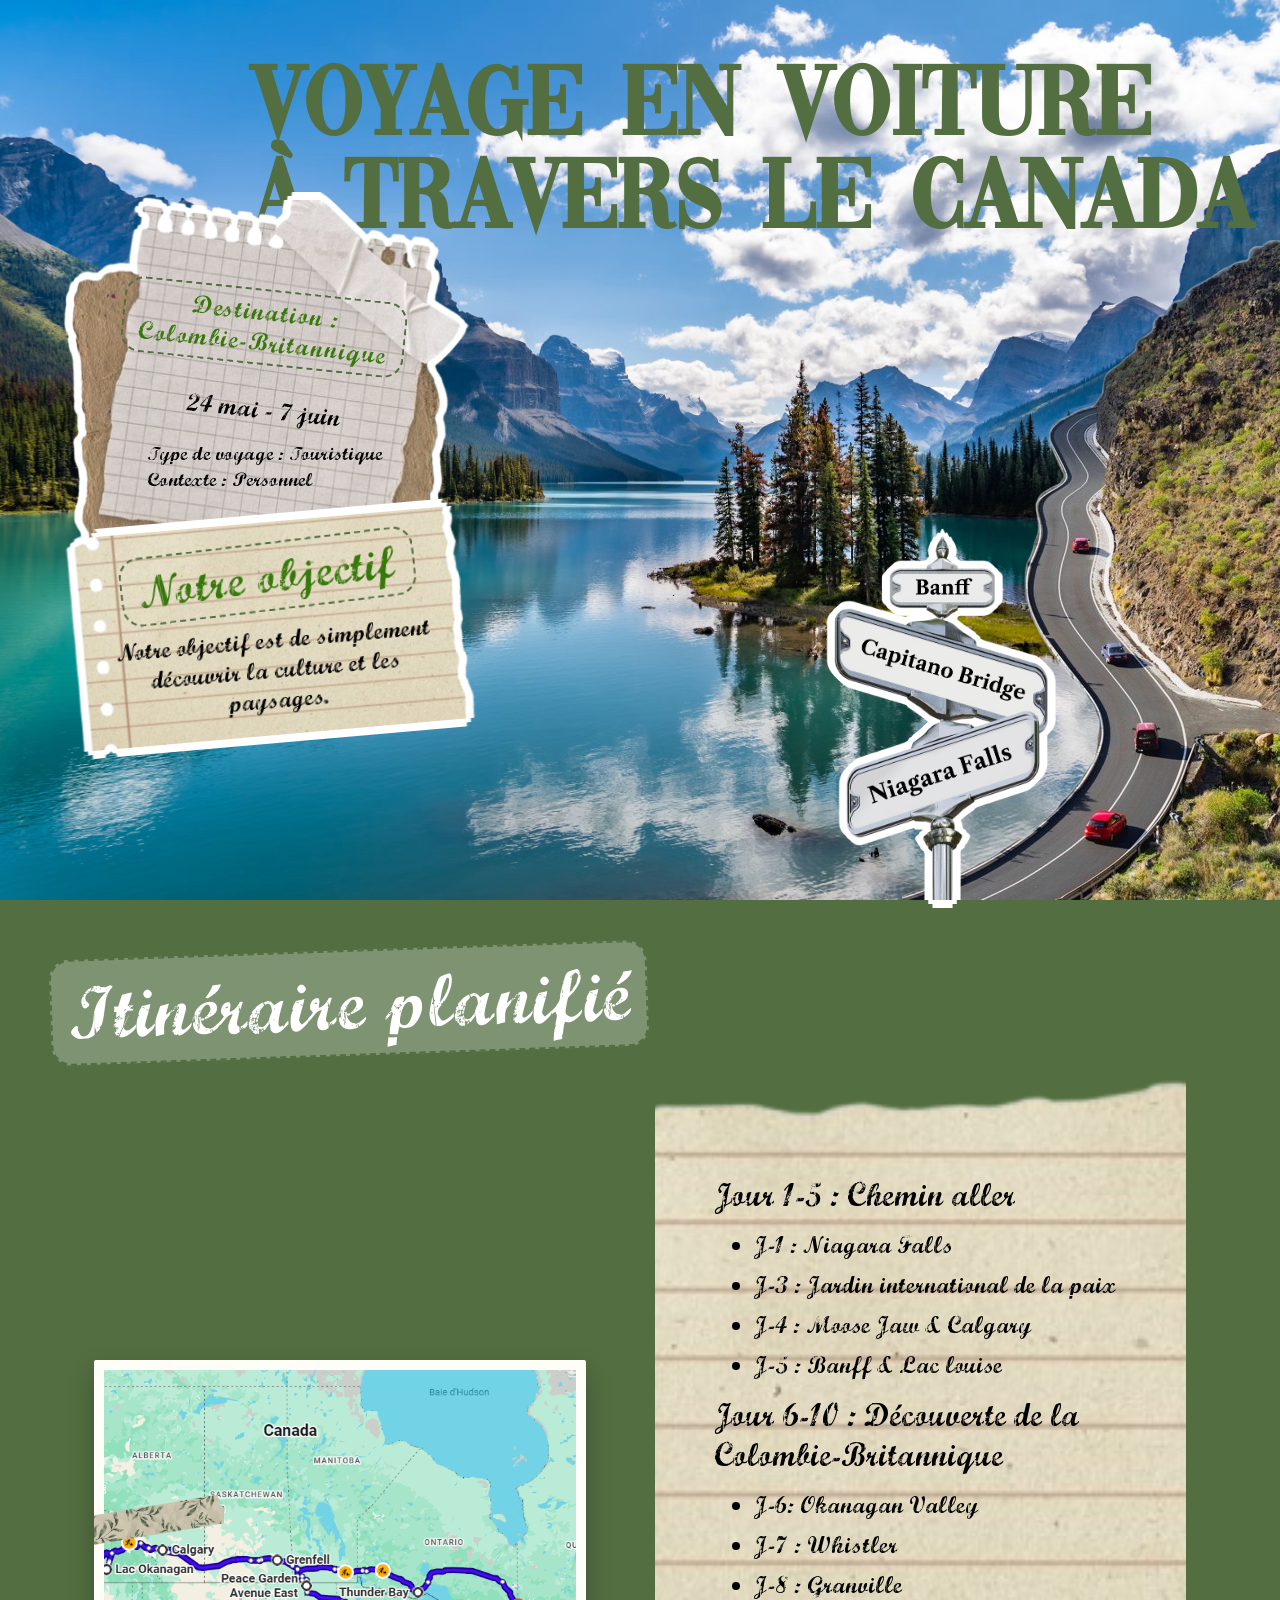
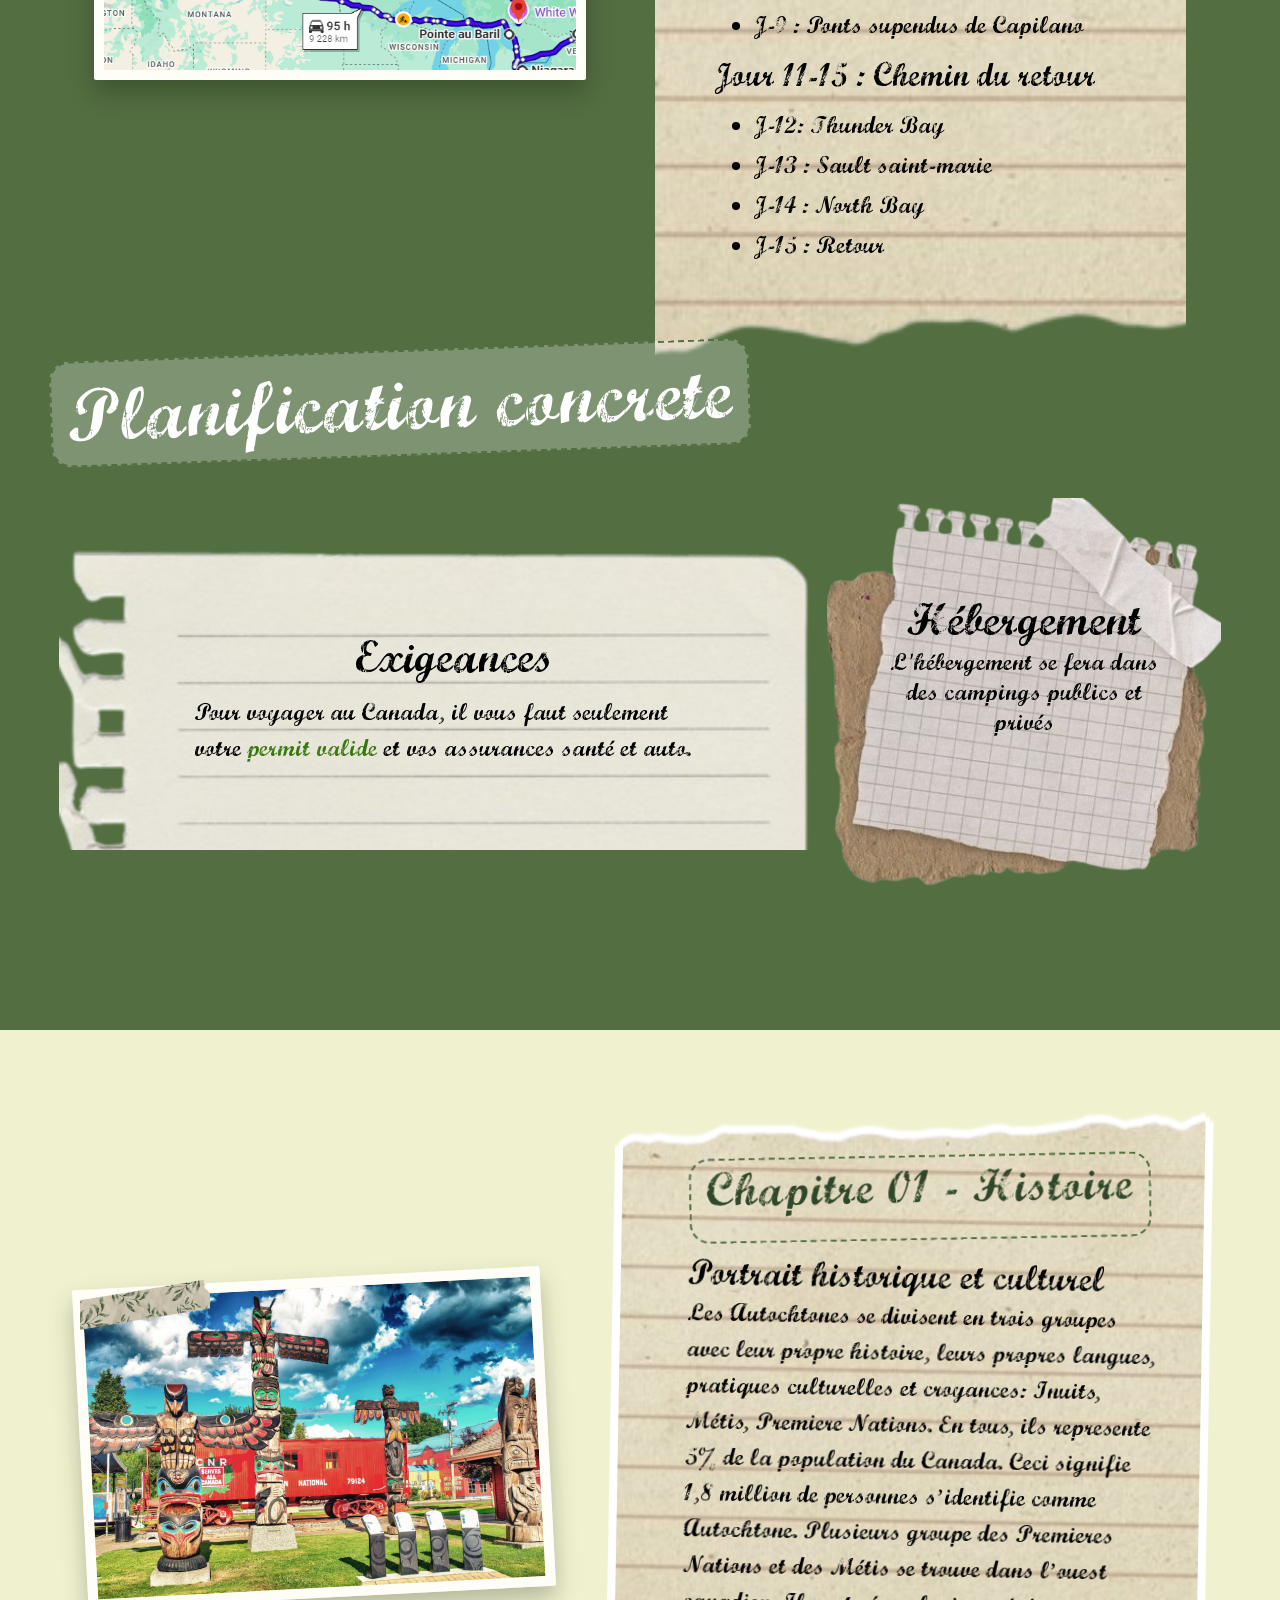
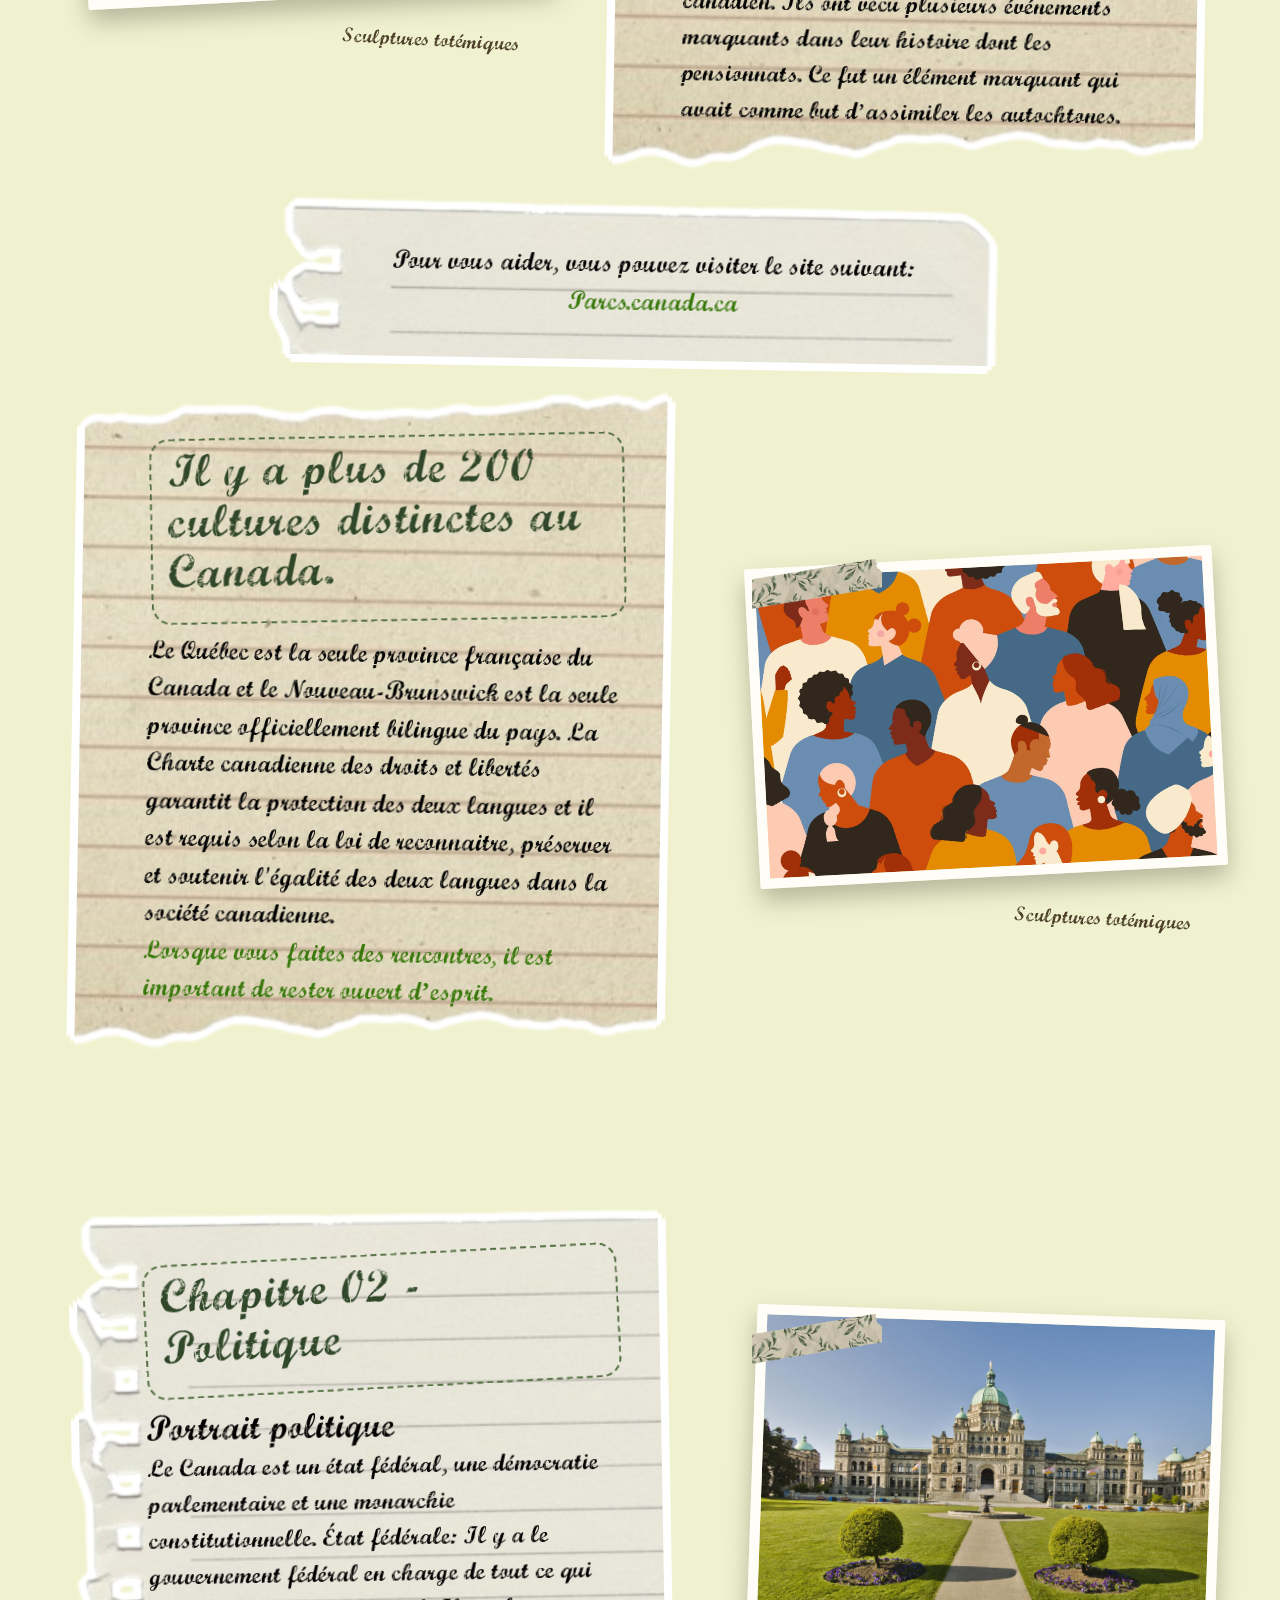
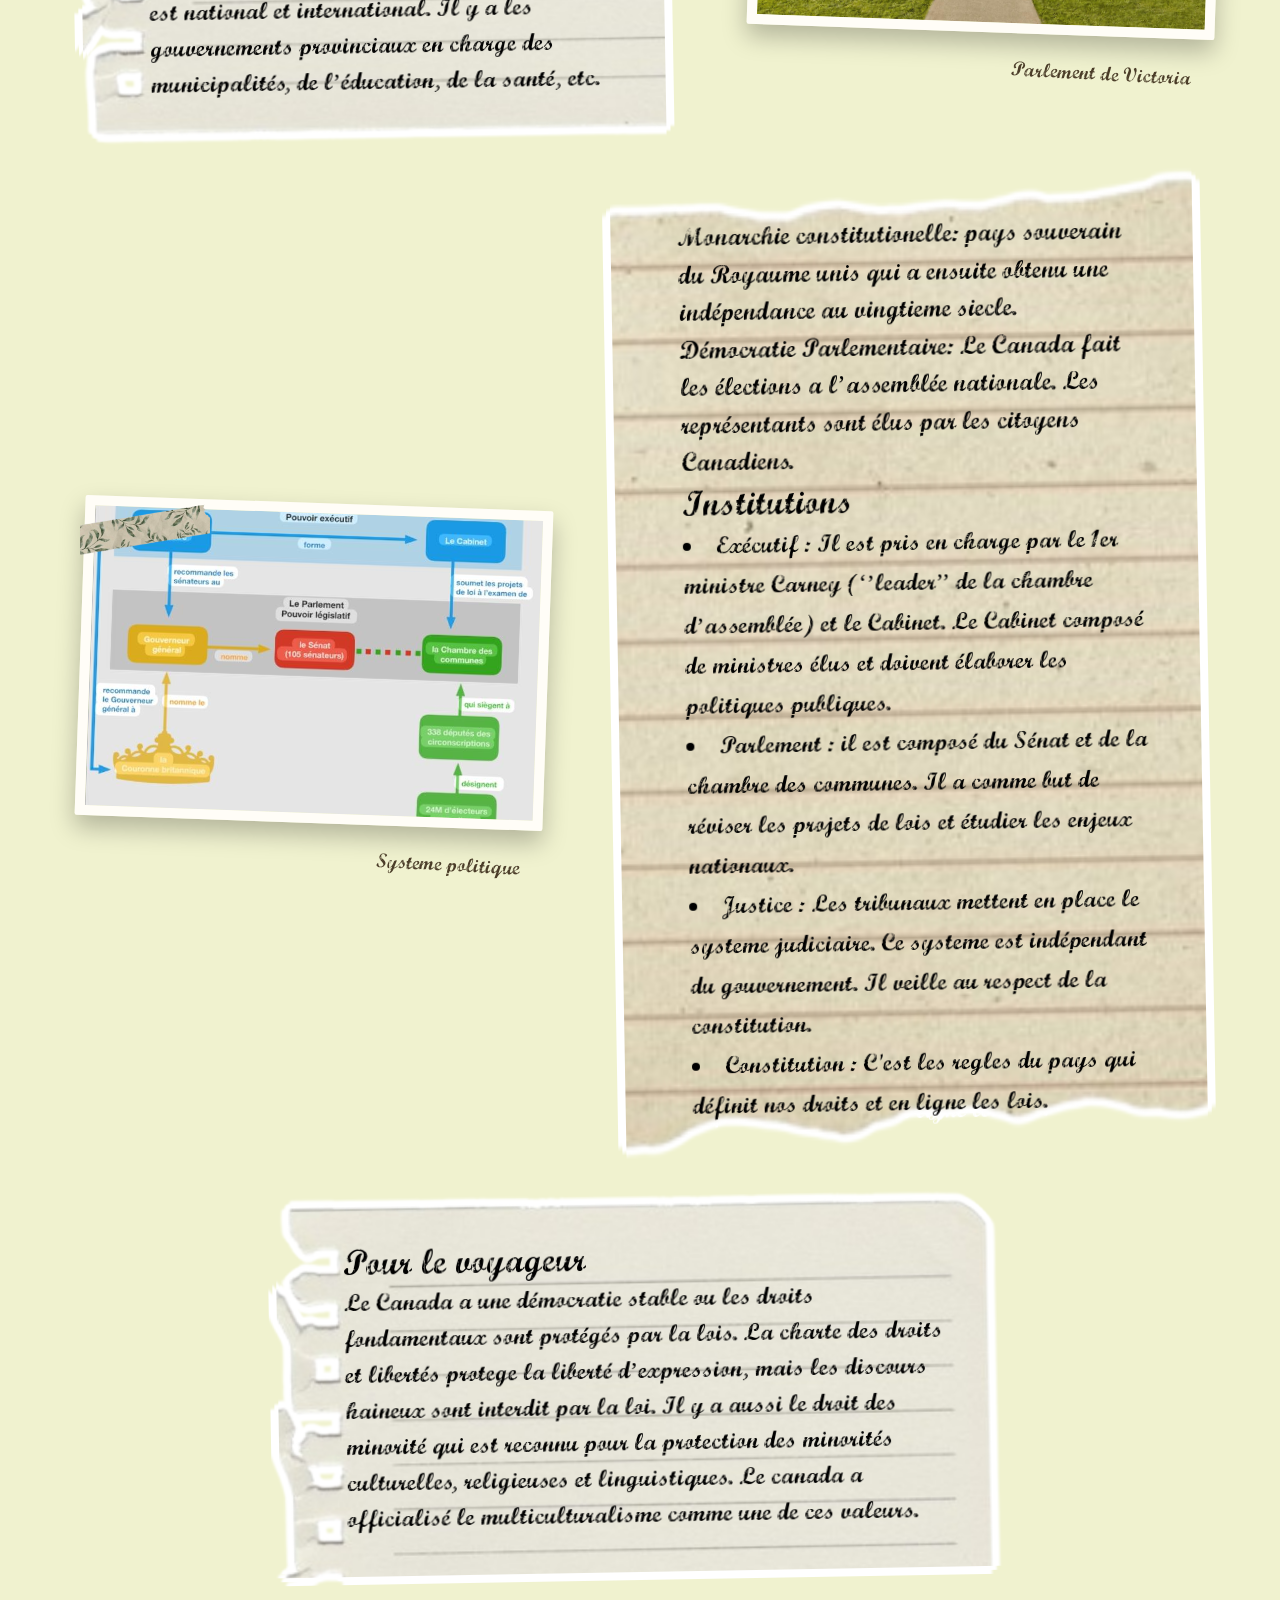
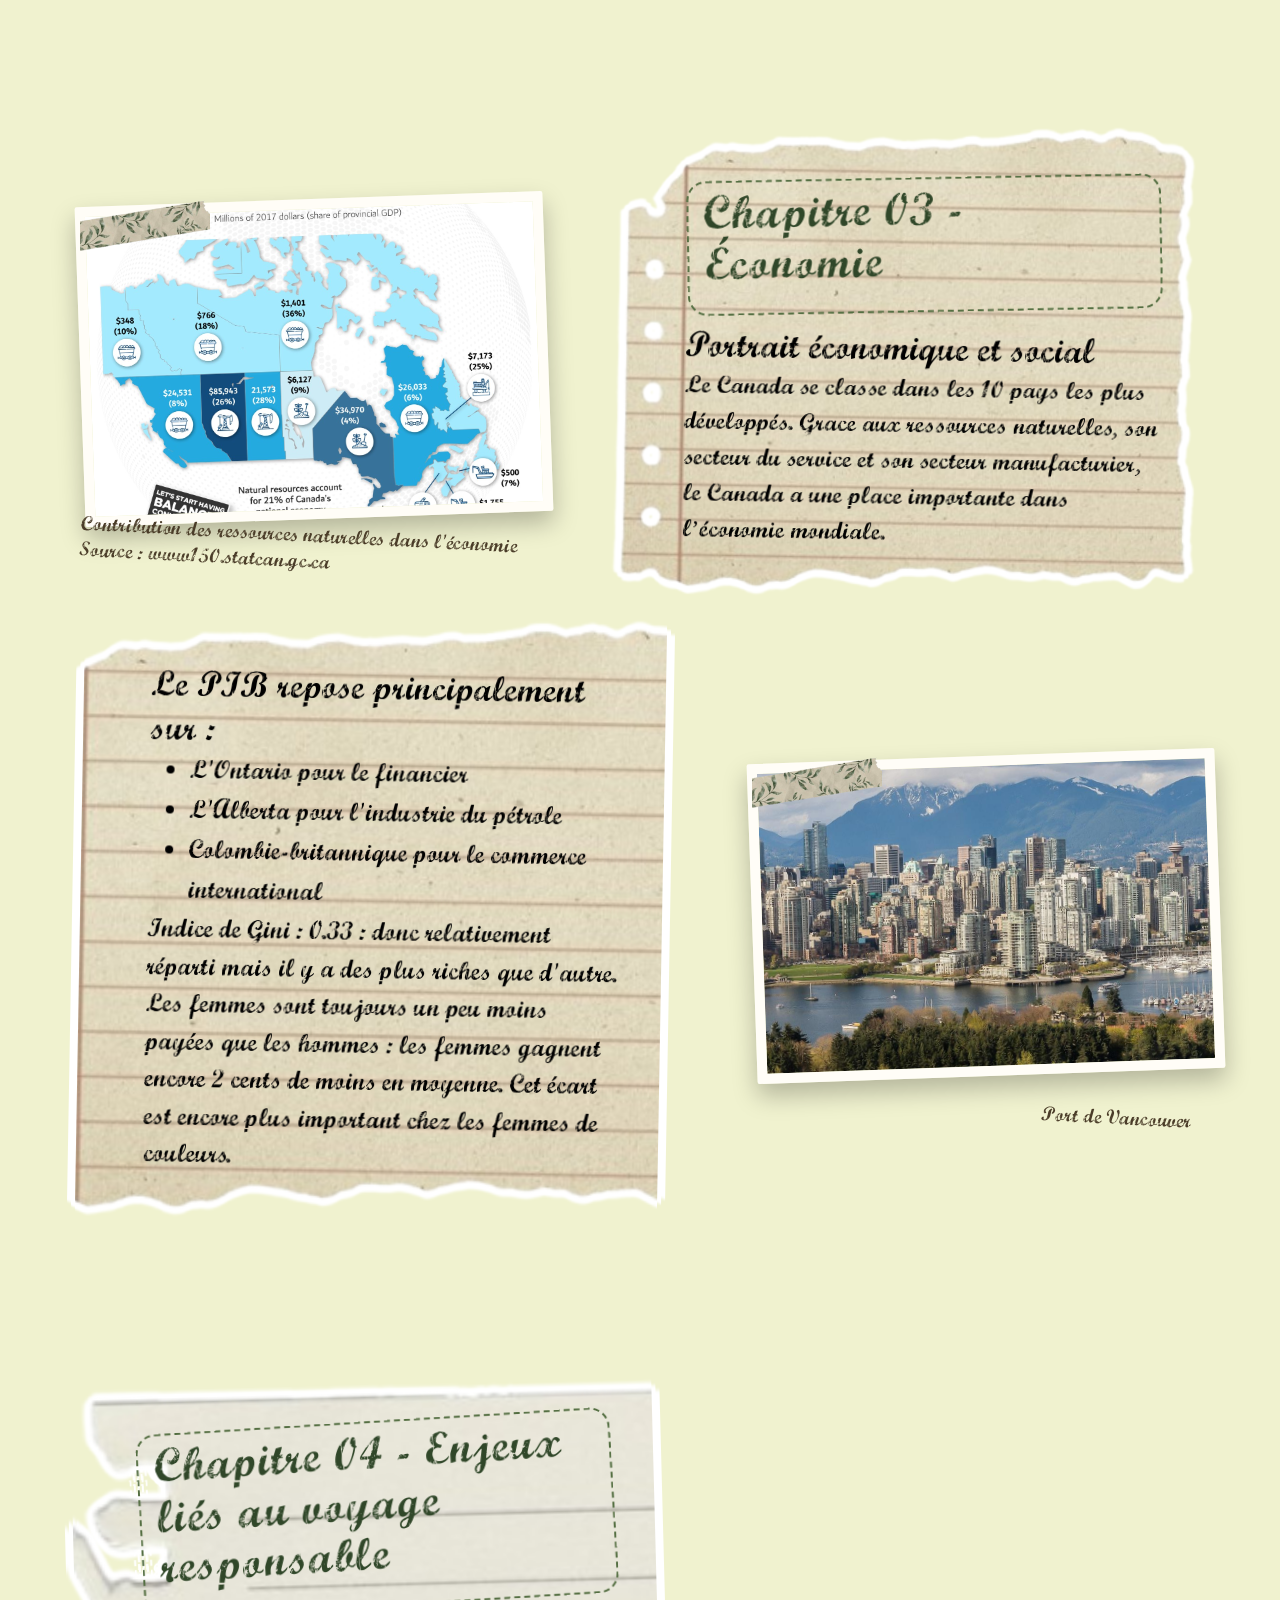
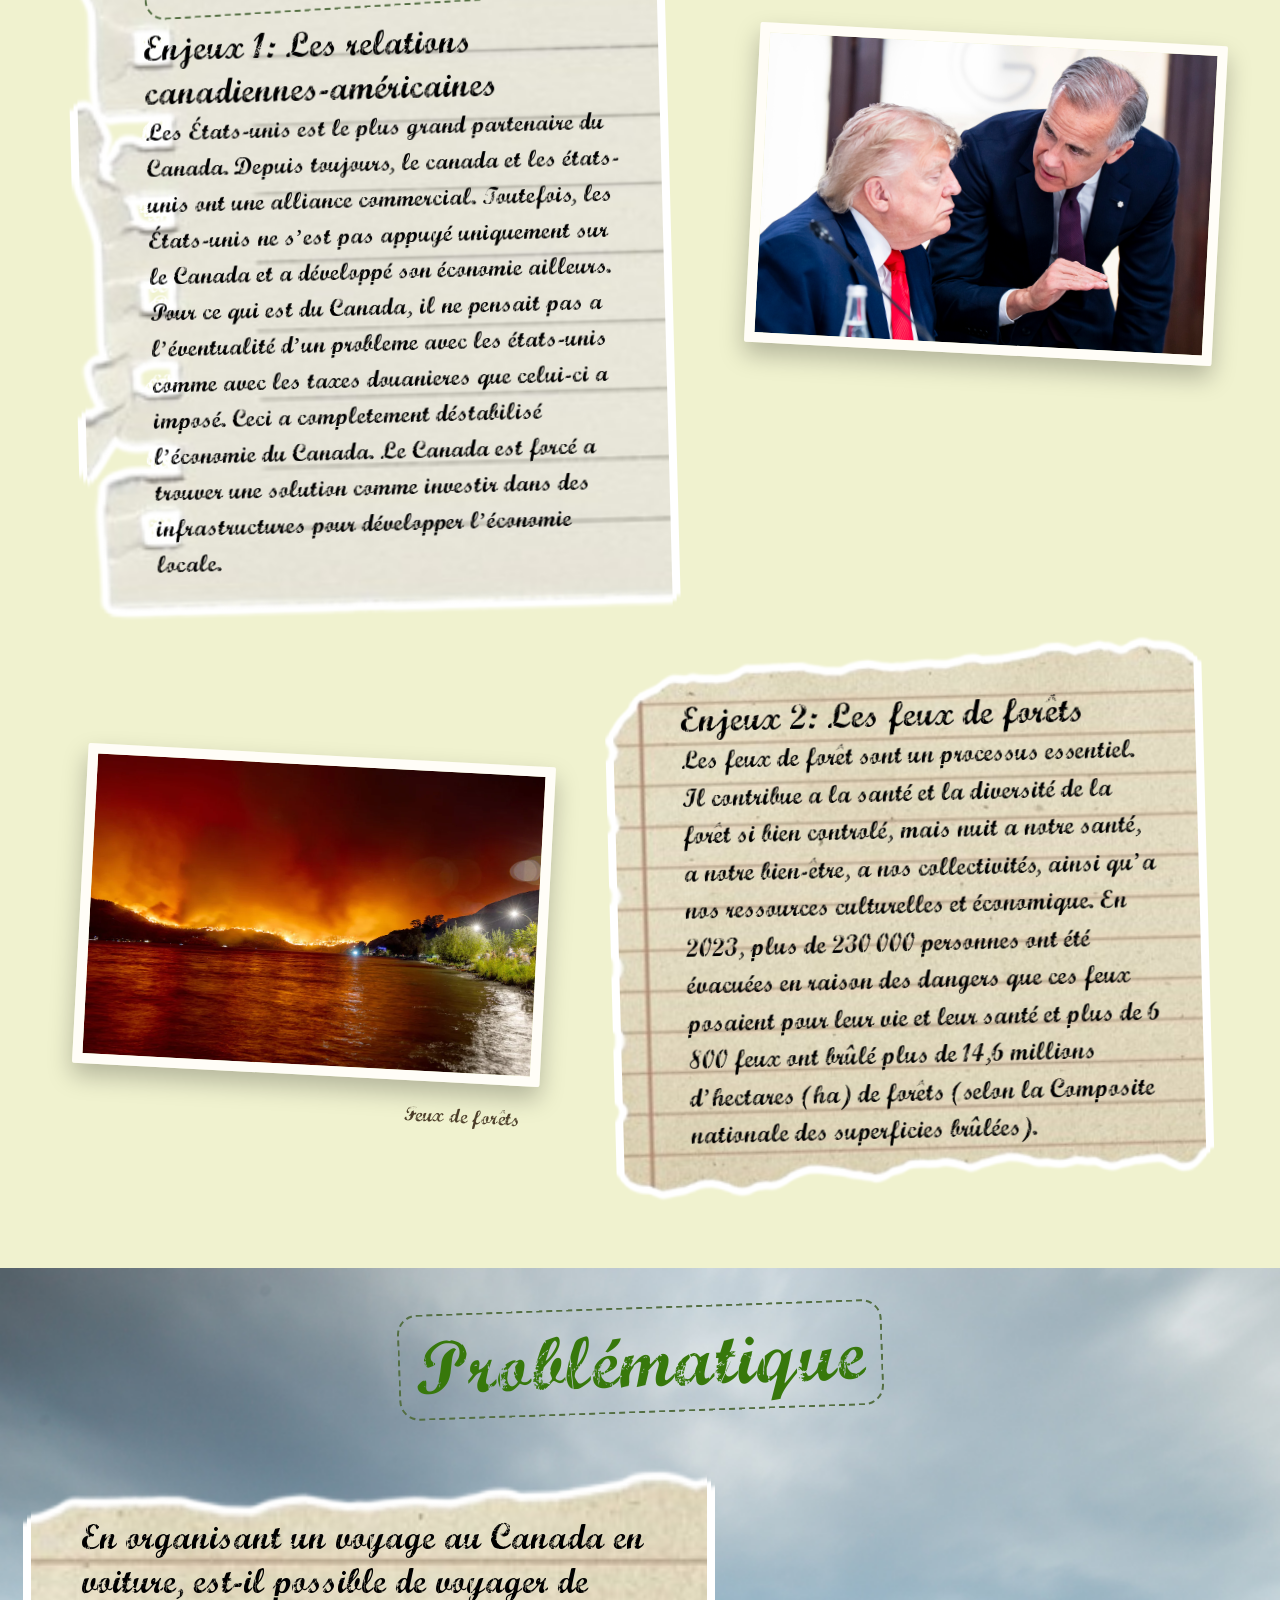
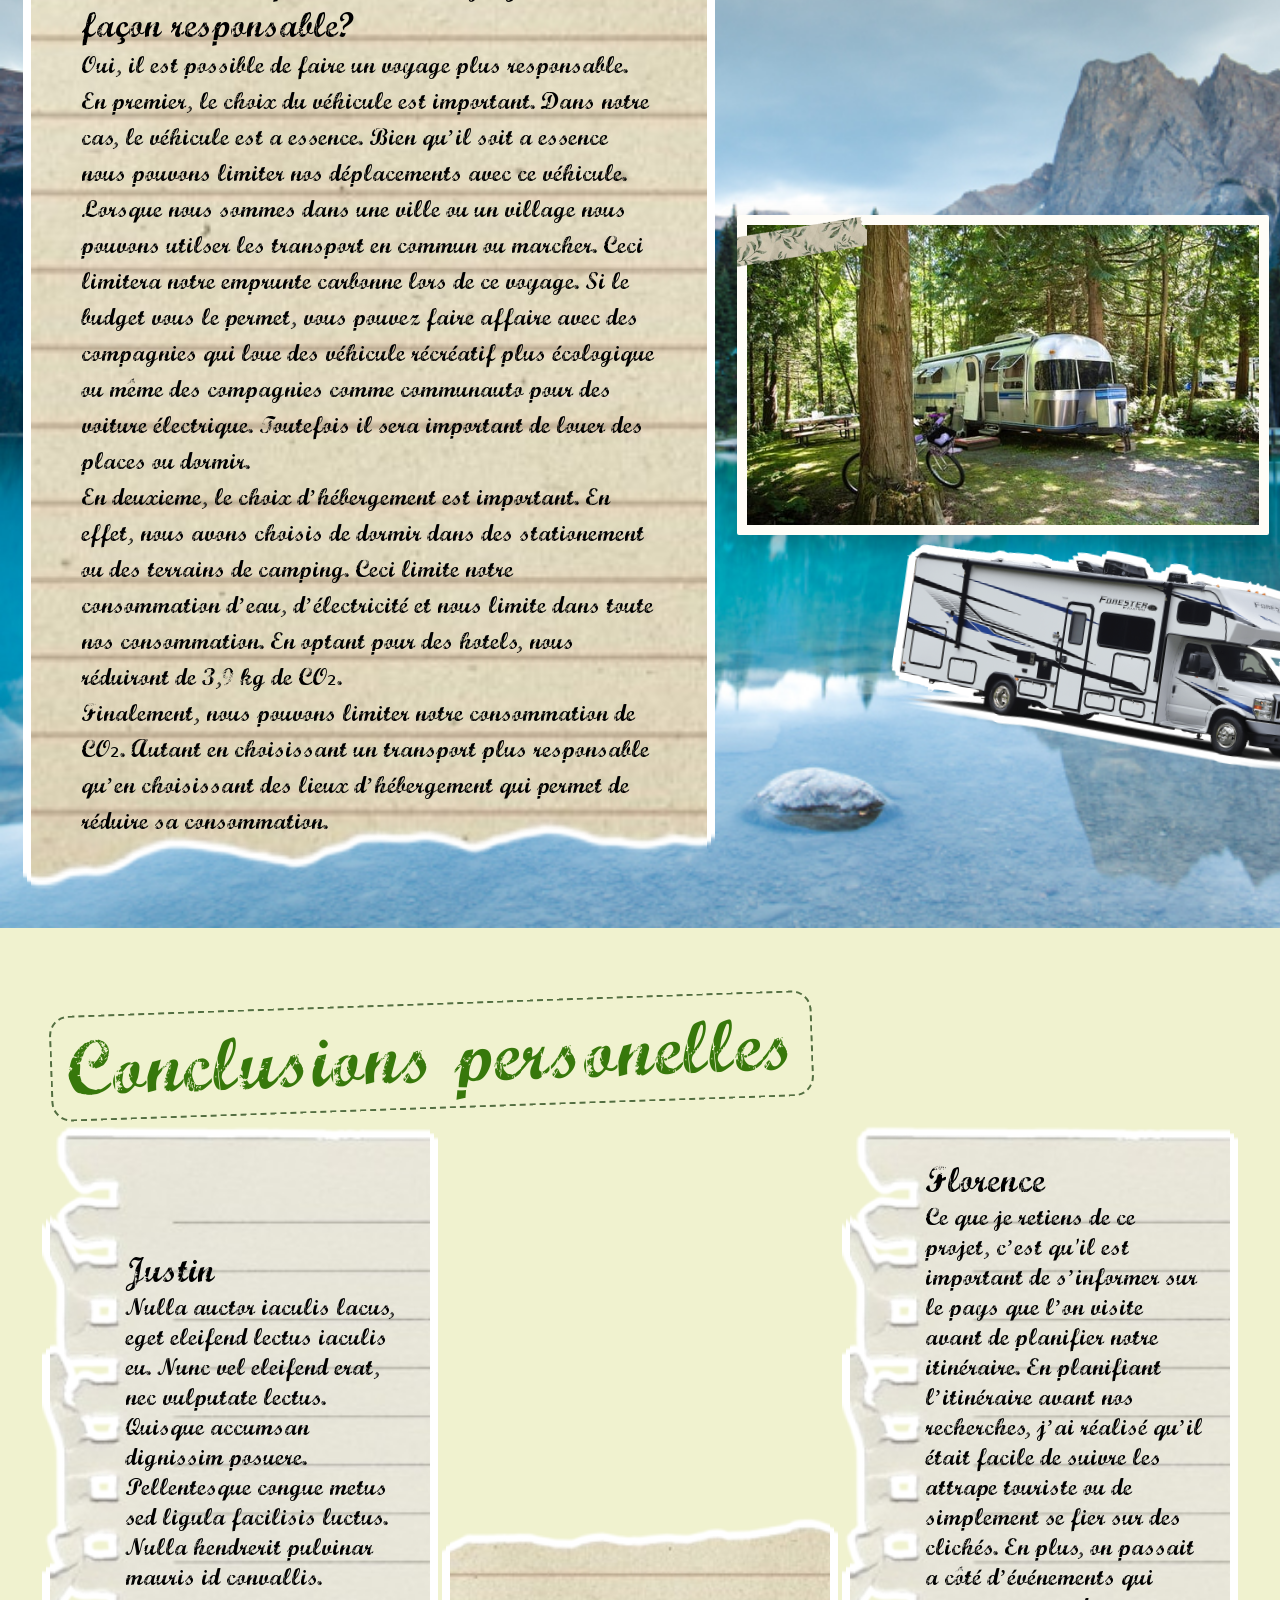
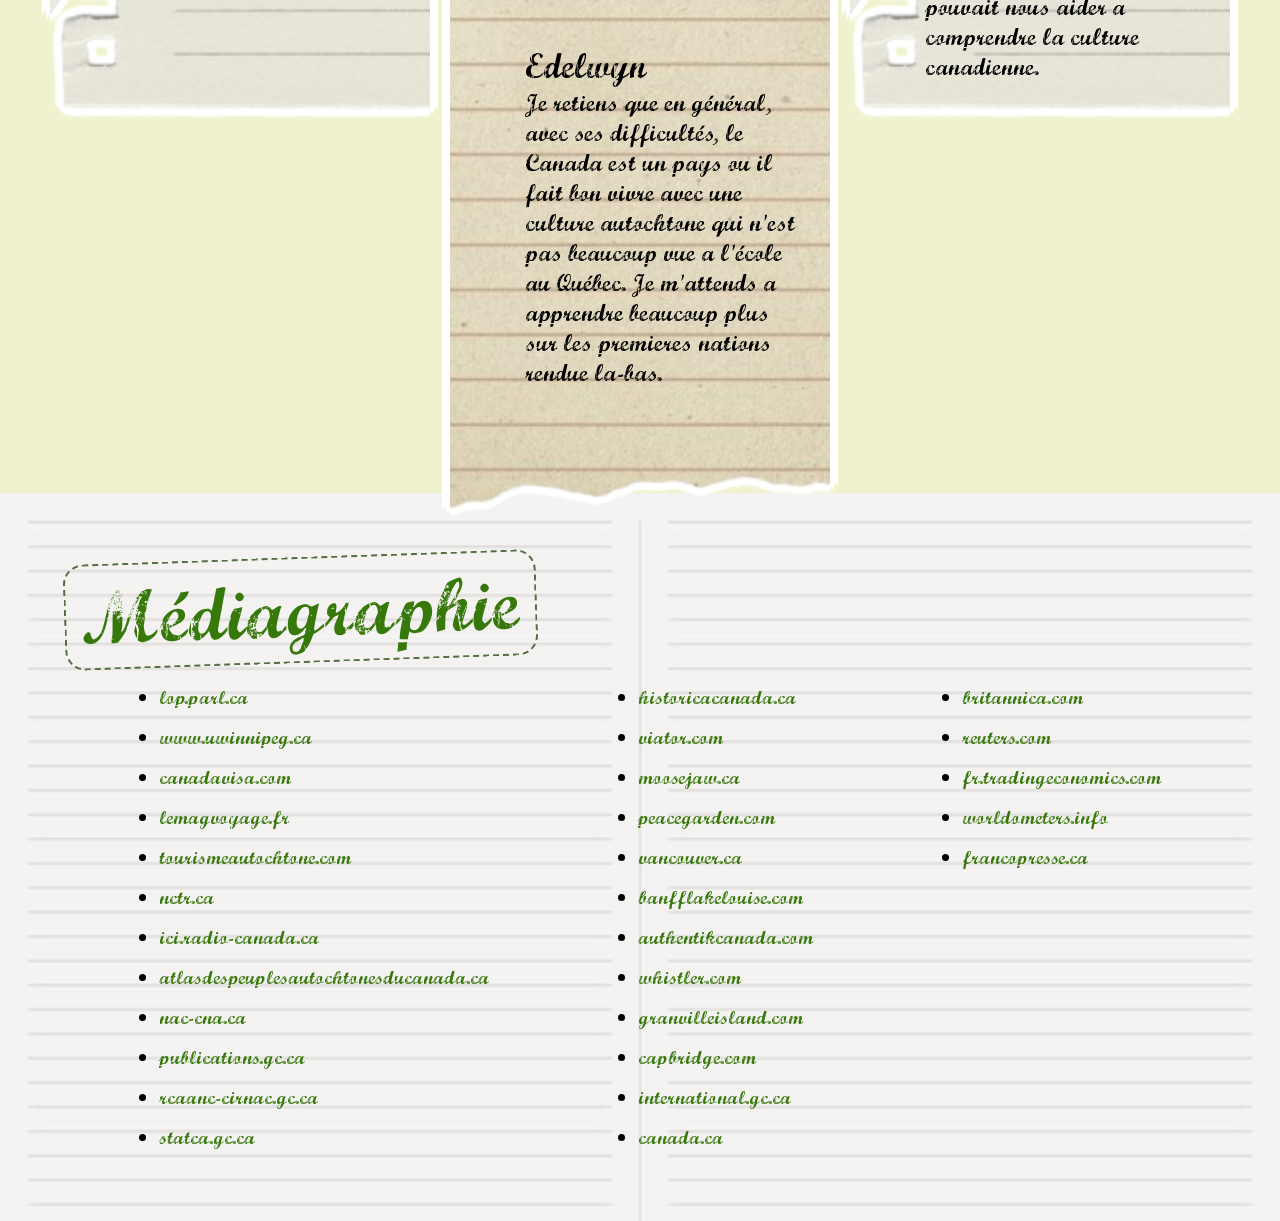
==== commit f234b880: "ajout photo" ====
--- a/carnet.html
+++ b/carnet.html
@@ -28,18 +28,19 @@
         <img src="./images/panneau.png" class="panneau outline">
         <span class="objectif paper outline">
             <h2 class="scrap-tag">Notre objectif</h2>
-            <p>Notre objectif est de simplement découvrir la culture les paysages.
+            <p>Notre objectif est de simplement découvrir la culture et les paysages.
             </p>
         </span>
     </header>
     <nav>
-        <!-- Navigation entre les carnets-->
+        <a href="#itineraire"></a>
     </nav>
-
     <div class="carnet-1">
         <h2 class="scrap-tag">Itinéraire planifié</h2>
-        <div class="itineraire">
-            <div class="map">
+        <div class="itineraire" id="itineraire">
+            <div class="map scrap-photo">
+                <span class="washitape"></span>
+                <img src="./images/itineraire.png" class="trajet section-image">
             </div>
             <div class="lieux paper">
                 <h3>Jour 1-5 : Chemin aller</h3>
@@ -66,7 +67,7 @@
             </div>
         </div>
     </div>
-    <div class="carnet-1-wrapper">
+    <div class="carnet-1-wrapper" id="planification">
         <h2 class="scrap-tag">Planification concrète</h2>
         <div class="planification wrapper">
             <div class="exigeances scrap-note paper-2">
@@ -80,7 +81,7 @@
             </div>
         </div>
     </div>
-    <div class="carnet-2 histoire">
+    <div class="carnet-2 histoire" id="histoire">
         <div class="scrap-spread">
             <div class="scrap-photo">
                 <span class="washitape"></span>
@@ -110,7 +111,7 @@
         <div class="scrap-spread part-2">
             <div class="scrap-photo">
                 <span class="washitape"></span>
-                <img src="./images/totem.jpg" class="section-image">
+                <img src="./images/multiculturalisme.webp" class="section-image">
                 <span class="scrap-caption">Sculptures totémiques</span>
             </div>
             <div class="scrap-note paper outline">
@@ -128,7 +129,7 @@
         </div>
     </div>
 
-    <div class="carnet-3 politique">
+    <div class="carnet-3 politique" id="politique">
         <div class="scrap-spread">
             <div class="scrap-photo">
                 <span class="washitape"></span>
@@ -150,8 +151,8 @@
         <div class="scrap-spread part-2">
             <div class="scrap-photo">
                 <span class="washitape"></span>
-                <img src="./images/totem.jpg" class="section-image">
-                <span class="scrap-caption">Sculptures totémiques</span>
+                <img src="./images/politique.jpeg" class="section-image">
+                <span class="scrap-caption">Système politique</span>
             </div>
             <div class="scrap-note paper outline">
                 <p> Monarchie constitutionelle: pays souverain du Royaume unis qui a ensuite obtenu une indépendance
@@ -180,7 +181,7 @@
         </span>
     </div>
 
-    <div class="carnet-3 economie">
+    <div class="carnet-3 economie" id="economie">
         <div class="scrap-spread">
             <div class="scrap-photo">
                 <span class="washitape"></span>
@@ -219,12 +220,11 @@
             </div>
         </div>
     </div>
-    <div class="carnet-3 enjeux">
+    <div class="carnet-3 enjeux" id="enjeux">
         <div class="scrap-spread">
             <div class="scrap-photo ">
                 <span class="tape"></span>
-                <img src="./images/faune.jpg" class="section-image">
-                <span class="scrap-caption">Faune sauvage protégée</span>
+                <img src="./images/tariffs.jpg" class="section-image">
             </div>
             <div class="scrap-note paper-2 outline">
                 <span class="scrap-tag">
@@ -245,8 +245,8 @@
         <div class="scrap-spread part-2">
             <div class="scrap-photo ">
                 <span class="tape"></span>
-                <img src="./images/faune.jpg" class="section-image">
-                <span class="scrap-caption">Faune sauvage protégée</span>
+                <img src="./images/feux.webp" class="section-image">
+                <span class="scrap-caption">Feux de forêts</span>
             </div>
             <div class="scrap-note paper outline">
                 <h3>Enjeux 2: Les feux de forêts</h3>
@@ -261,29 +261,35 @@
             </div>
         </div>
     </div>
-    <div class="problematique">
+    <div class="problematique" id="problematique">
         <h2 class="scrap-tag">Problématique</h2>
-        <div class="analyse scrap-note paper outline">
-            <h3>En organisant un voyage au Canada en voiture, est-il possible de voyager de façon responsable?</h3>
-            <p>Oui, il est possible de faire un voyage plus responsable. <br>
-                En premier, le choix du véhicule est important. Dans notre cas, le véhicule est à essence. Bien qu’il
-                soit à essence nous pouvons limiter nos déplacements avec ce véhicule. Lorsque nous sommes dans une
-                ville ou un village nous pouvons utilser les transport en commun ou marcher. Ceci limitera notre
-                emprunte carbonne lors de ce voyage. Si le budget vous le permet, vous pouvez faire affaire avec des
-                compagnies qui loue des véhicule récréatif plus écologique ou même des compagnies comme communauto pour
-                des voiture électrique. Toutefois il sera important de louer des places ou dormir.<br>
-                En deuxième, le choix d’ébergement est important. En effet, nous avons choisis de dormir dans des
-                stationement ou des terrains de camping. Ceci limite notre consommation d’eau, d’électricité et nous
-                limite dans toute nos consommation. En optant pour des hotels, nous réduiront de 3,9 kg de CO₂.<br>
-                Finalement, nous pouvons limiter notre consommation de CO₂. Autant en choisissant un transport plus
-                responsable qu’en choisissant des lieux d’hébergement qui permet de réduire sa consommation.
-            </p>
-        </div>
-        <div>
-            <!-- images ici-->
-        </div>
-    </div>
-    <div class="conclusions">
+        <div class="wrapper">
+            <div class="analyse scrap-note paper outline">
+                <h3>En organisant un voyage au Canada en voiture, est-il possible de voyager de façon responsable?</h3>
+                <p>Oui, il est possible de faire un voyage plus responsable. <br>
+                    En premier, le choix du véhicule est important. Dans notre cas, le véhicule est à essence. Bien
+                    qu’il
+                    soit à essence nous pouvons limiter nos déplacements avec ce véhicule. Lorsque nous sommes dans une
+                    ville ou un village nous pouvons utilser les transport en commun ou marcher. Ceci limitera notre
+                    emprunte carbonne lors de ce voyage. Si le budget vous le permet, vous pouvez faire affaire avec des
+                    compagnies qui loue des véhicule récréatif plus écologique ou même des compagnies comme communauto
+                    pour
+                    des voiture électrique. Toutefois il sera important de louer des places ou dormir.<br>
+                    En deuxième, le choix d’hébergement est important. En effet, nous avons choisis de dormir dans des
+                    stationement ou des terrains de camping. Ceci limite notre consommation d’eau, d’électricité et nous
+                    limite dans toute nos consommation. En optant pour des hotels, nous réduiront de 3,9 kg de CO₂.<br>
+                    Finalement, nous pouvons limiter notre consommation de CO₂. Autant en choisissant un transport plus
+                    responsable qu’en choisissant des lieux d’hébergement qui permet de réduire sa consommation.
+                </p>
+            </div>
+            <div class="scrap-photo">
+                <span class="washitape"></span>
+                <img src="./images/camping_site.jpg" class="section-image">
+                <img src="./images/vehicule_recreatif.png" class="vehicule outline">
+            </div>
+        </div>
+    </div>
+    <div class="conclusions" id="conclusions">
         <h2 class="scrap-tag">Conclusions personelles</h2>
         <div class="individuelles">
             <div class="justin paper-2 outline">
@@ -297,17 +303,20 @@
             </div>
             <div class="edelwyn paper outline">
                 <h3>Edelwyn</h3>
-                <p>Nulla auctor iaculis lacus, eget eleifend lectus iaculis eu. Nunc vel eleifend erat, nec
-                    vulputate
-                    lectus. Quisque accumsan dignissim posuere. Pellentesque congue metus sed ligula facilisis
-                    luctus.
-                    Nulla hendrerit pulvinar mauris id convallis.</p>
+                <p>Je retiens que en général, avec ses difficultés, le Canada est un pays ou il fait bon vivre avec
+                    une
+                    culture autochtone qui n'est pas beaucoup vue à l'école au Québec. Je m'attends a apprendre
+                    beaucoup
+                    plus sur les premières nations rendue la-bas.</p>
             </div>
             <div class="florence paper-2 outline">
                 <h3>Florence</h3>
-                <p>Ce que je retiens de ce projet, c’est qu'il est important de s’informer sur le pays que l’on visite
-                    avant de planifier notre itinéraire. En planifiant l’itinéraire avant nos recherches, j’ai réalisé
-                    qu’il était facile de suivre les attrape touriste ou de simplement se fier sur des clichés. En plus,
+                <p>Ce que je retiens de ce projet, c’est qu'il est important de s’informer sur le pays que l’on
+                    visite
+                    avant de planifier notre itinéraire. En planifiant l’itinéraire avant nos recherches, j’ai
+                    réalisé
+                    qu’il était facile de suivre les attrape touriste ou de simplement se fier sur des clichés. En
+                    plus,
                     on passait à côté d’événements qui pouvait nous aider à comprendre la culture canadienne.</p>
             </div>
         </div>
@@ -359,7 +368,8 @@
                     </li>
                     <li><a href="https://moosejaw.ca ">moosejaw.ca</a></li>
                     <li><a href="https://peacegarden.com ">peacegarden.com</a></li>
-                    <li><a href="https://vancouver.ca/parks-recreation-culture/stanley-park.aspx ">vancouver.ca</a></li>
+                    <li><a href="https://vancouver.ca/parks-recreation-culture/stanley-park.aspx ">vancouver.ca</a>
+                    </li>
                     <li><a
                             href="https://www.banfflakelouise.com/things-to-do?utm_source=Google&utm_medium=cpc&utm_campaign=WR+-+2025+-+Google+Search+-+CAN+-+Destination+-+Year+Round+-+Activities+-+Year+Round&gclsrc=aw.ds&gad_source=1&gad_campaignid=22229161641&gbraid=0AAAAABe1NC2mokItieeQ8nRMSZ01hb769&gclid=Cj0KCQjw54nRBhDCARIsAMcY_SAok3xbjYYlOQAR1NHsoH046BO43MiSGz-zmUCTnryYAcy5YHRtEOIaApTqEALw_wcB ">banfflakelouise.com</a>
                     </li>
--- a/style.css
+++ b/style.css
@@ -55,7 +55,8 @@
     background-image: url(./images/washitape.png);
     background-size: cover;
 }
-.carnet-1, .carnet-4, .conclusions, .mediagraphie {height:100vh;}
+.carnet-1, .carnet-4, .conclusions {height:100vh;}
+.conclusions {height: 110vh;}
 .carnet-1-wrapper { height: 70vh;}
 .carnet-1-wrapper h2 { color: white}
 .outline {
@@ -101,7 +102,7 @@
     text-align: center;
     padding: 15px;
 }
-.road, .panneau {position: absolute;}
+.road, .panneau,.vehicule {position: absolute;}
 .road {
     right: 0%;
     bottom: 0%;
@@ -110,6 +111,11 @@
     width: 300px;
     bottom: 0%;
     right: 15%;
+}
+.vehicule {
+    width: 450px;
+    transform: rotate(8deg);
+    left: 30%;
 }
 .context h3 {
     width: 100%;
@@ -141,8 +147,13 @@
     height: 100%;
 }
 .map {
-    width: 40%;
-    position: relative;
+    width: 45%;
+    position: relative;
+    display: flex;
+    align-items: center;
+}
+.trajet {
+    width: 100%;
 }
 .paper {
    background-image: url(./images/paper.png);
@@ -153,7 +164,7 @@
     background-size: cover; 
 }
 .lieux { 
-    width: 50%;
+    width: 40%;
     height: auto;
     display: flex;
     flex-direction: column;
@@ -226,7 +237,7 @@
 .enjeux .scrap-spread { flex-direction: row-reverse;}
 .scrap-photo {
     position: relative;
-    width: 38%;
+    width: 40%;
     flex-shrink: 0;
 }
 .scrap-photo .section-image {
@@ -238,7 +249,9 @@
     margin: 0;
     transition: transform .3s ease;
 }
-
+.problematique .scrap-photo {
+    width: 40%;
+}
 .histoire .scrap-photo .section-image { transform: rotate(-3deg); }
 .politique .scrap-photo .section-image { transform: rotate(2deg); }
 .economie .scrap-photo .section-image { transform: rotate(-2deg); }
@@ -322,17 +335,21 @@
     background-image: url(./images/bc-landscape.jpg);
     background-size: cover;
     display: flex;
-    flex-direction: column;
-    justify-content: center;
-    align-items: center;
-    padding: 7% 0 7% 0;
+    height: 140vh;
+    flex-direction: column;
+    justify-content: space-evenly;
+    align-items: center;
+}
+.problematique .wrapper {
+    flex-direction: row;
+    height: auto;
 }
 .analyse {
     width: 45%;
     padding: 50px 50px 50px 50px;
 }
 .conclusions {
-    padding: 75px 0 100px 50px;
+    padding: 75px 50px 100px 50px;
 }
 .carnet-2, .carnet-3, .conclusions {
     background-color: rgb(240, 242, 207);
@@ -340,12 +357,15 @@
 .individuelles {
     display: flex;
     height: 100%;
-    padding: 0 5% 0 5%;
     gap: 20px;
 }
 .justin, .edelwyn, .florence {
     position: relative;
-    height: 45%;
+    width: 35%;
+    max-height: 55%;
+    display: flex;
+    flex-direction: column;
+    justify-content: center;
     padding: 25px 25px 25px 75px;
 }
 .edelwyn {
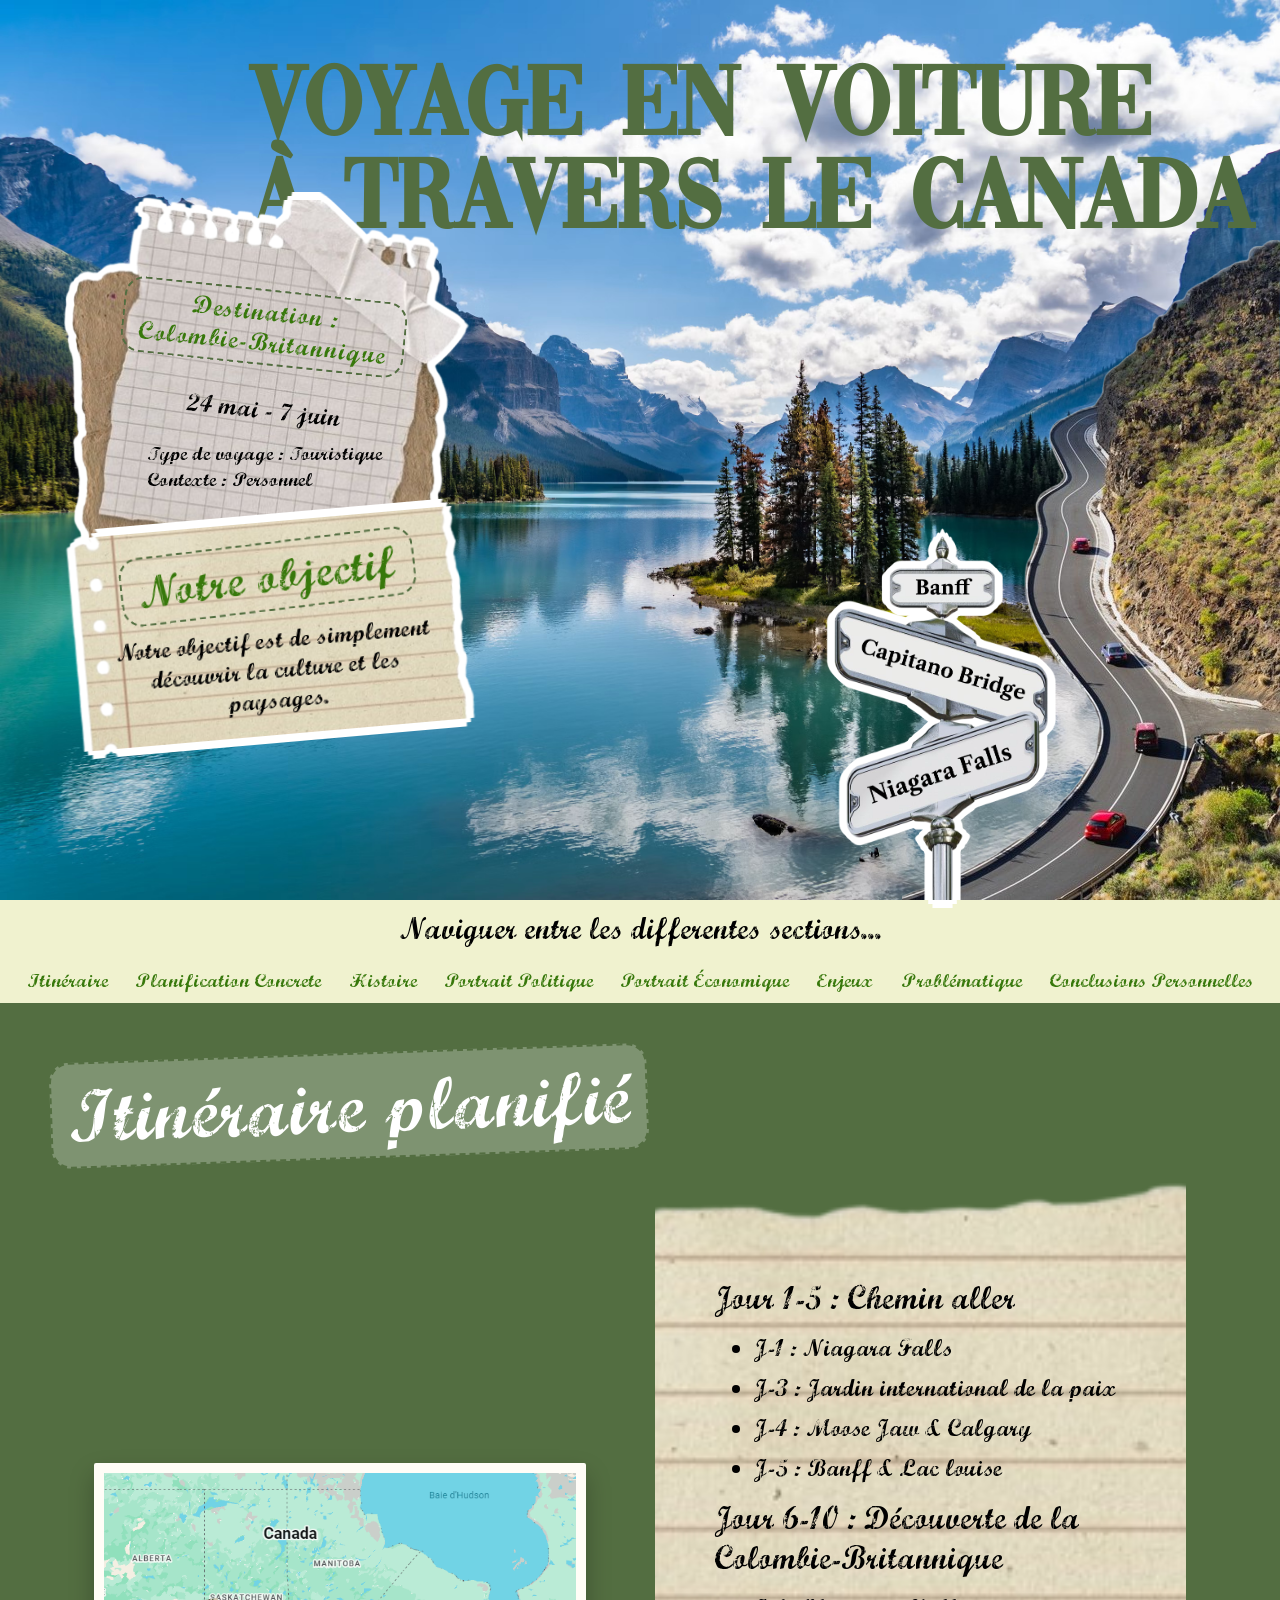
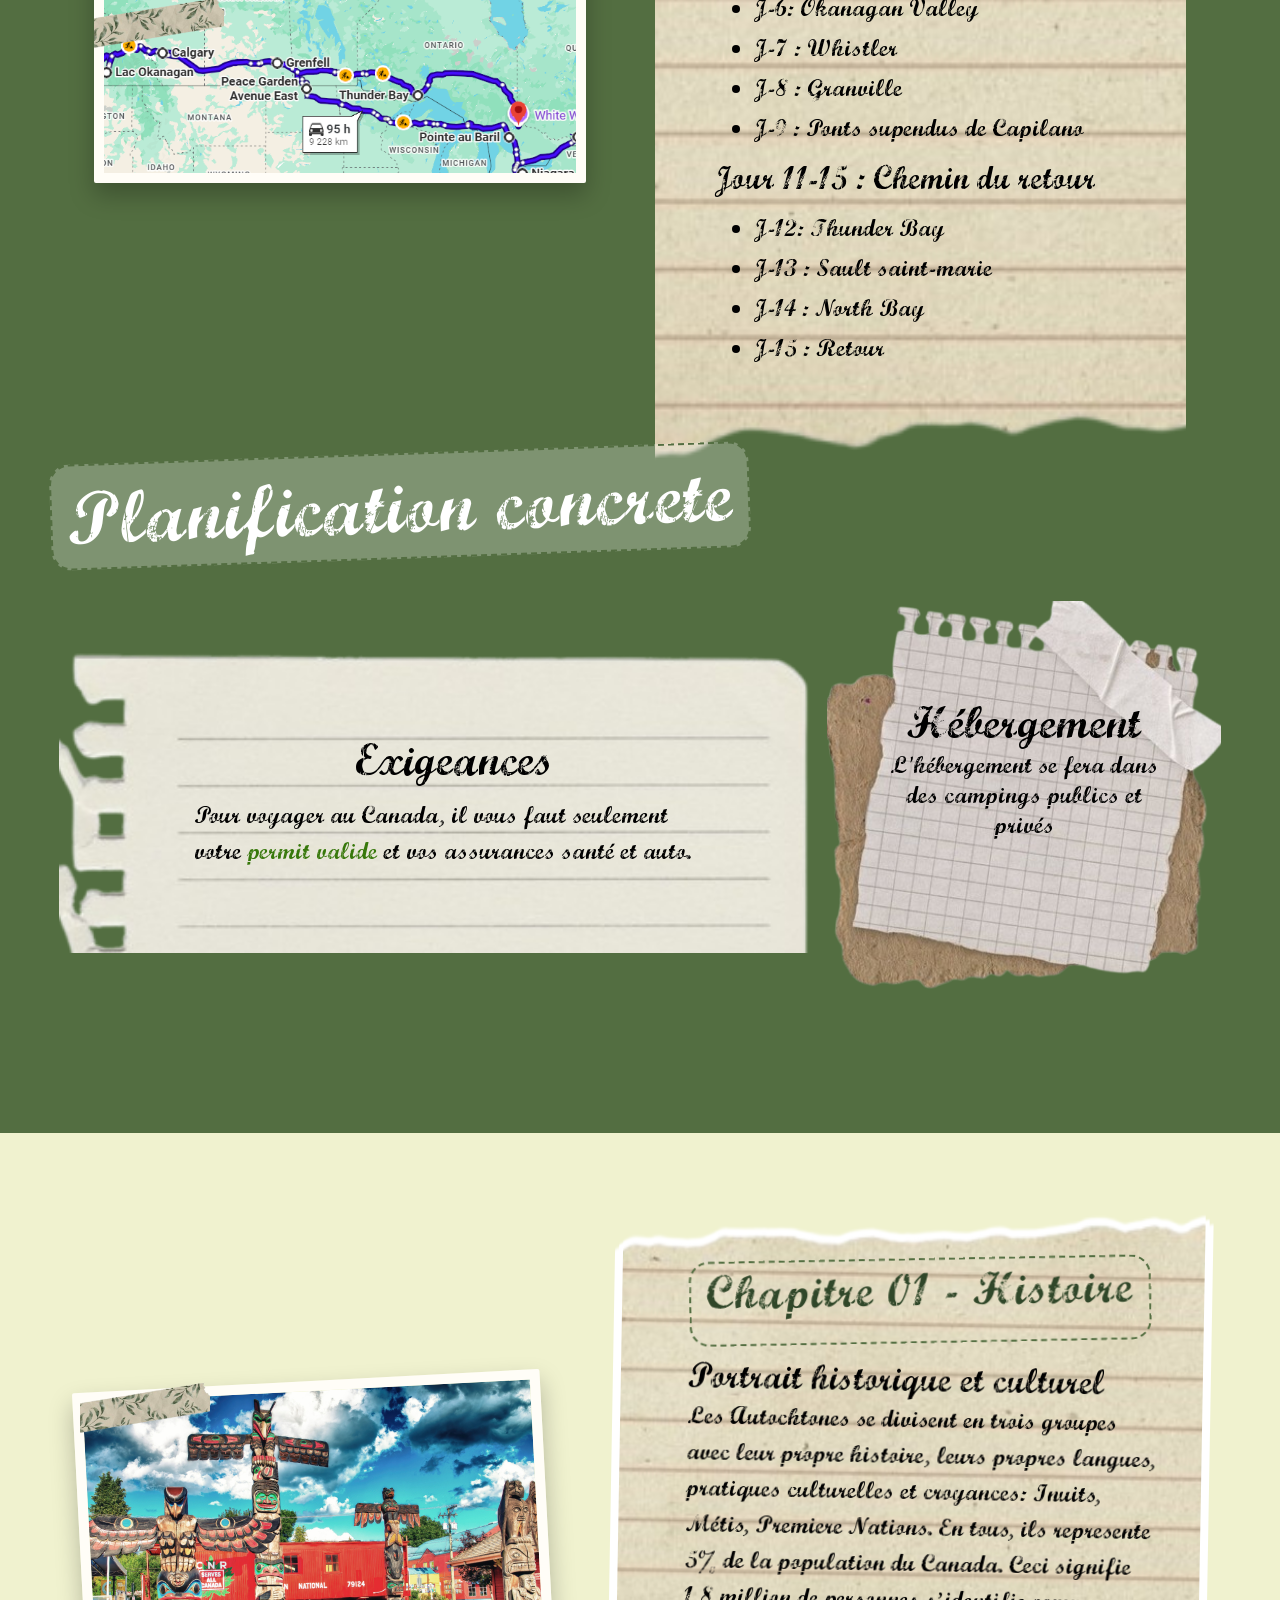
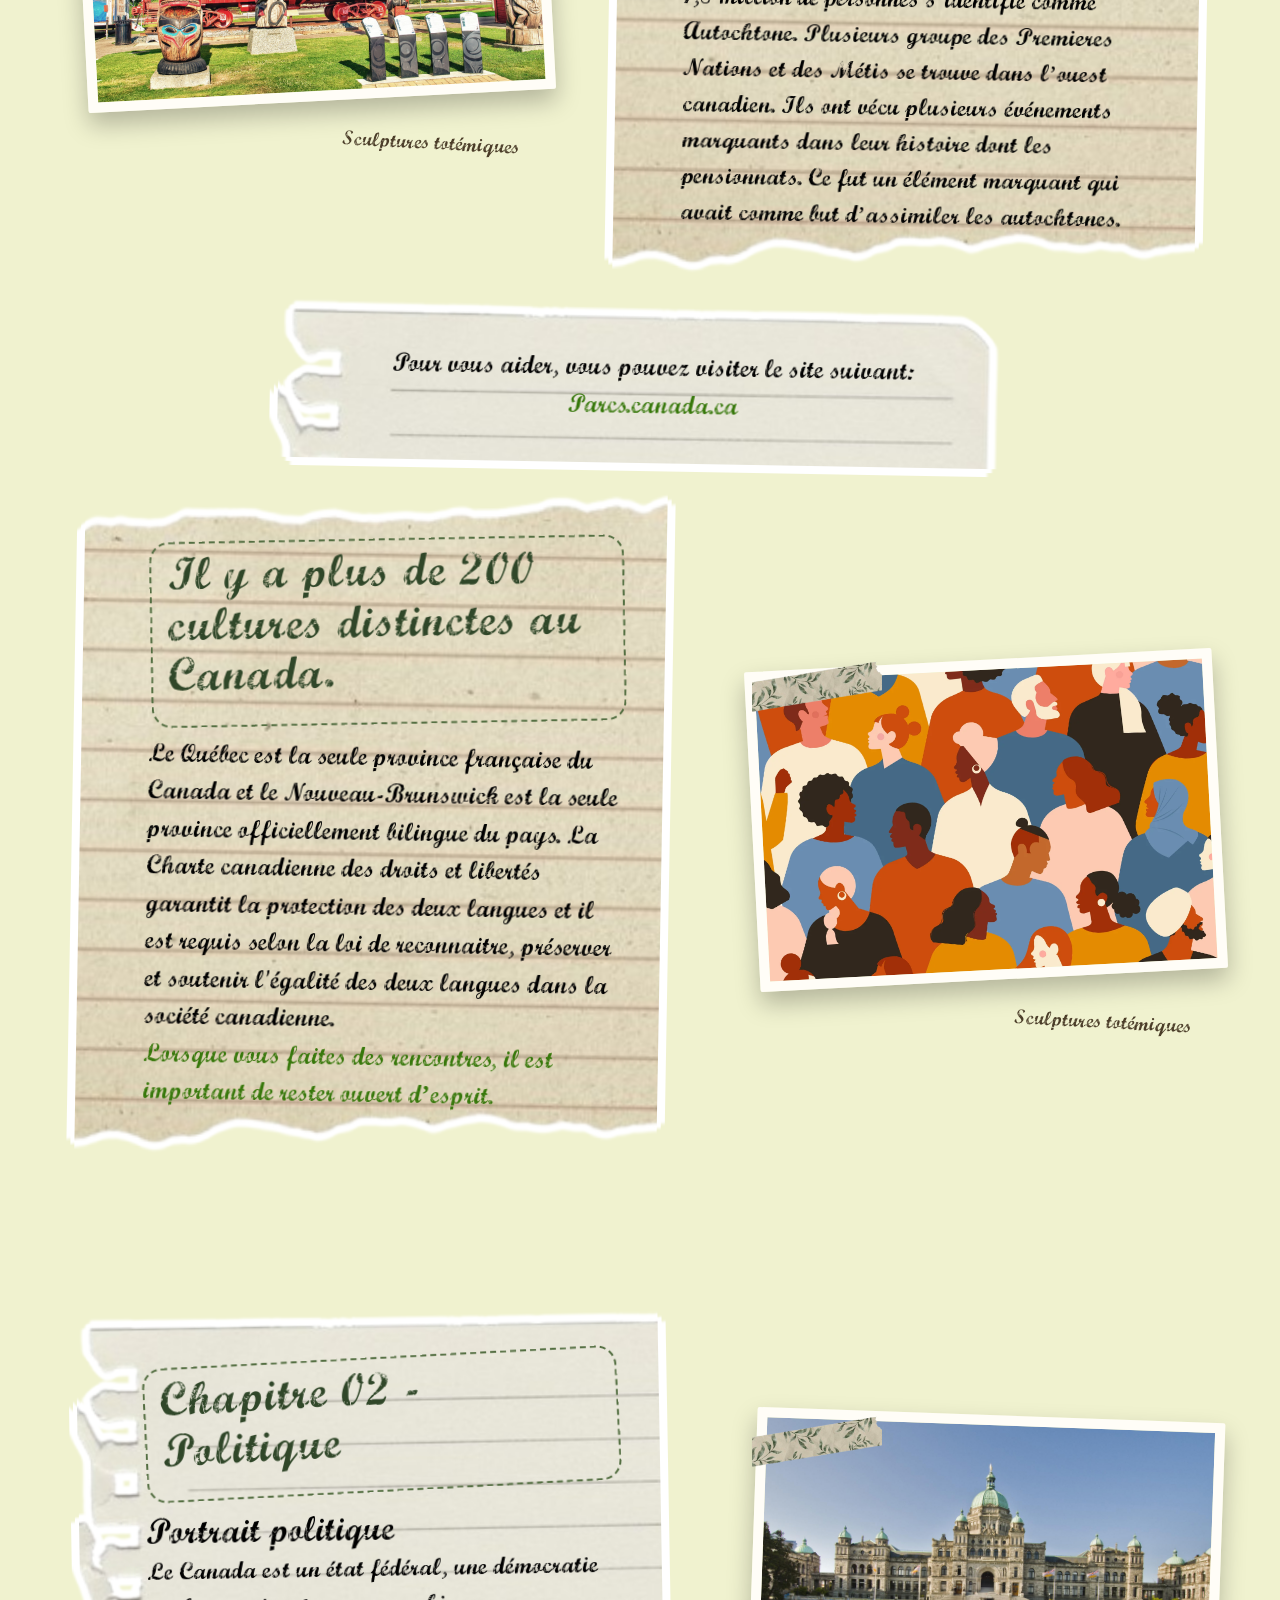
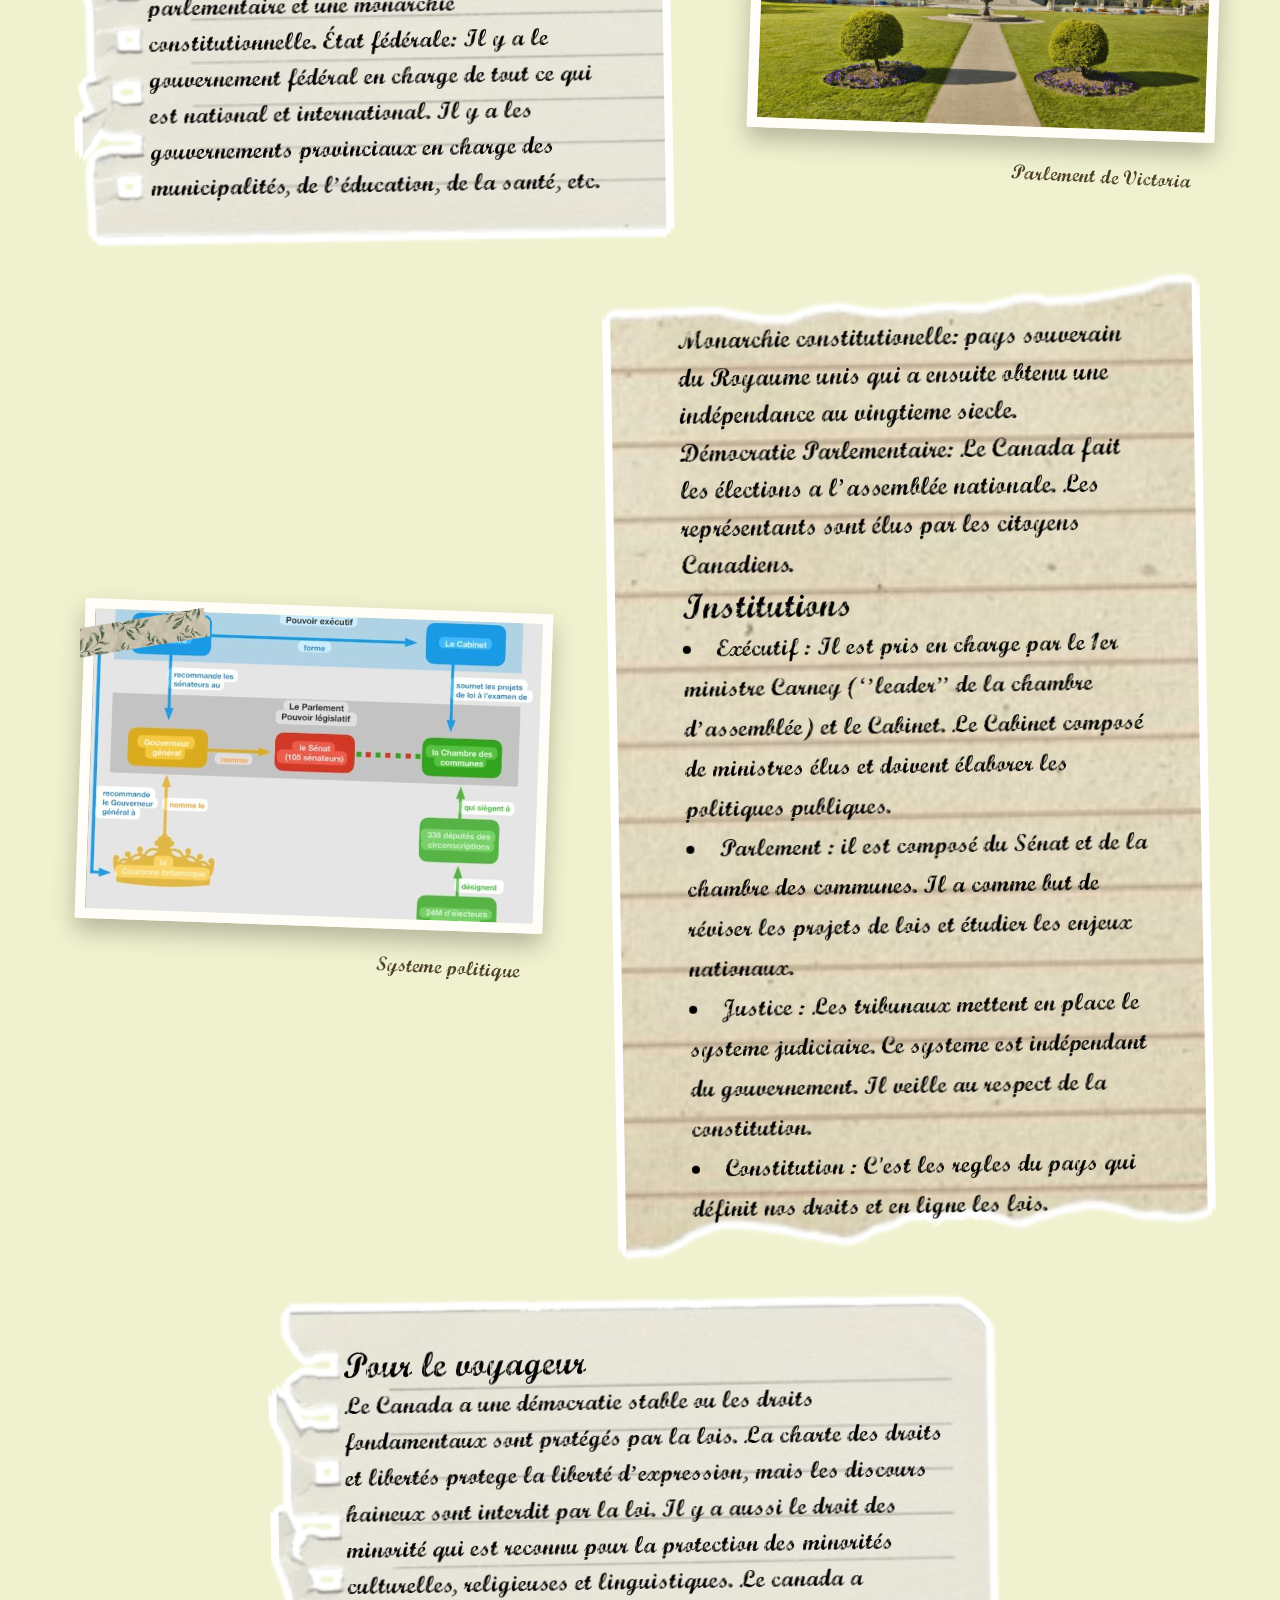
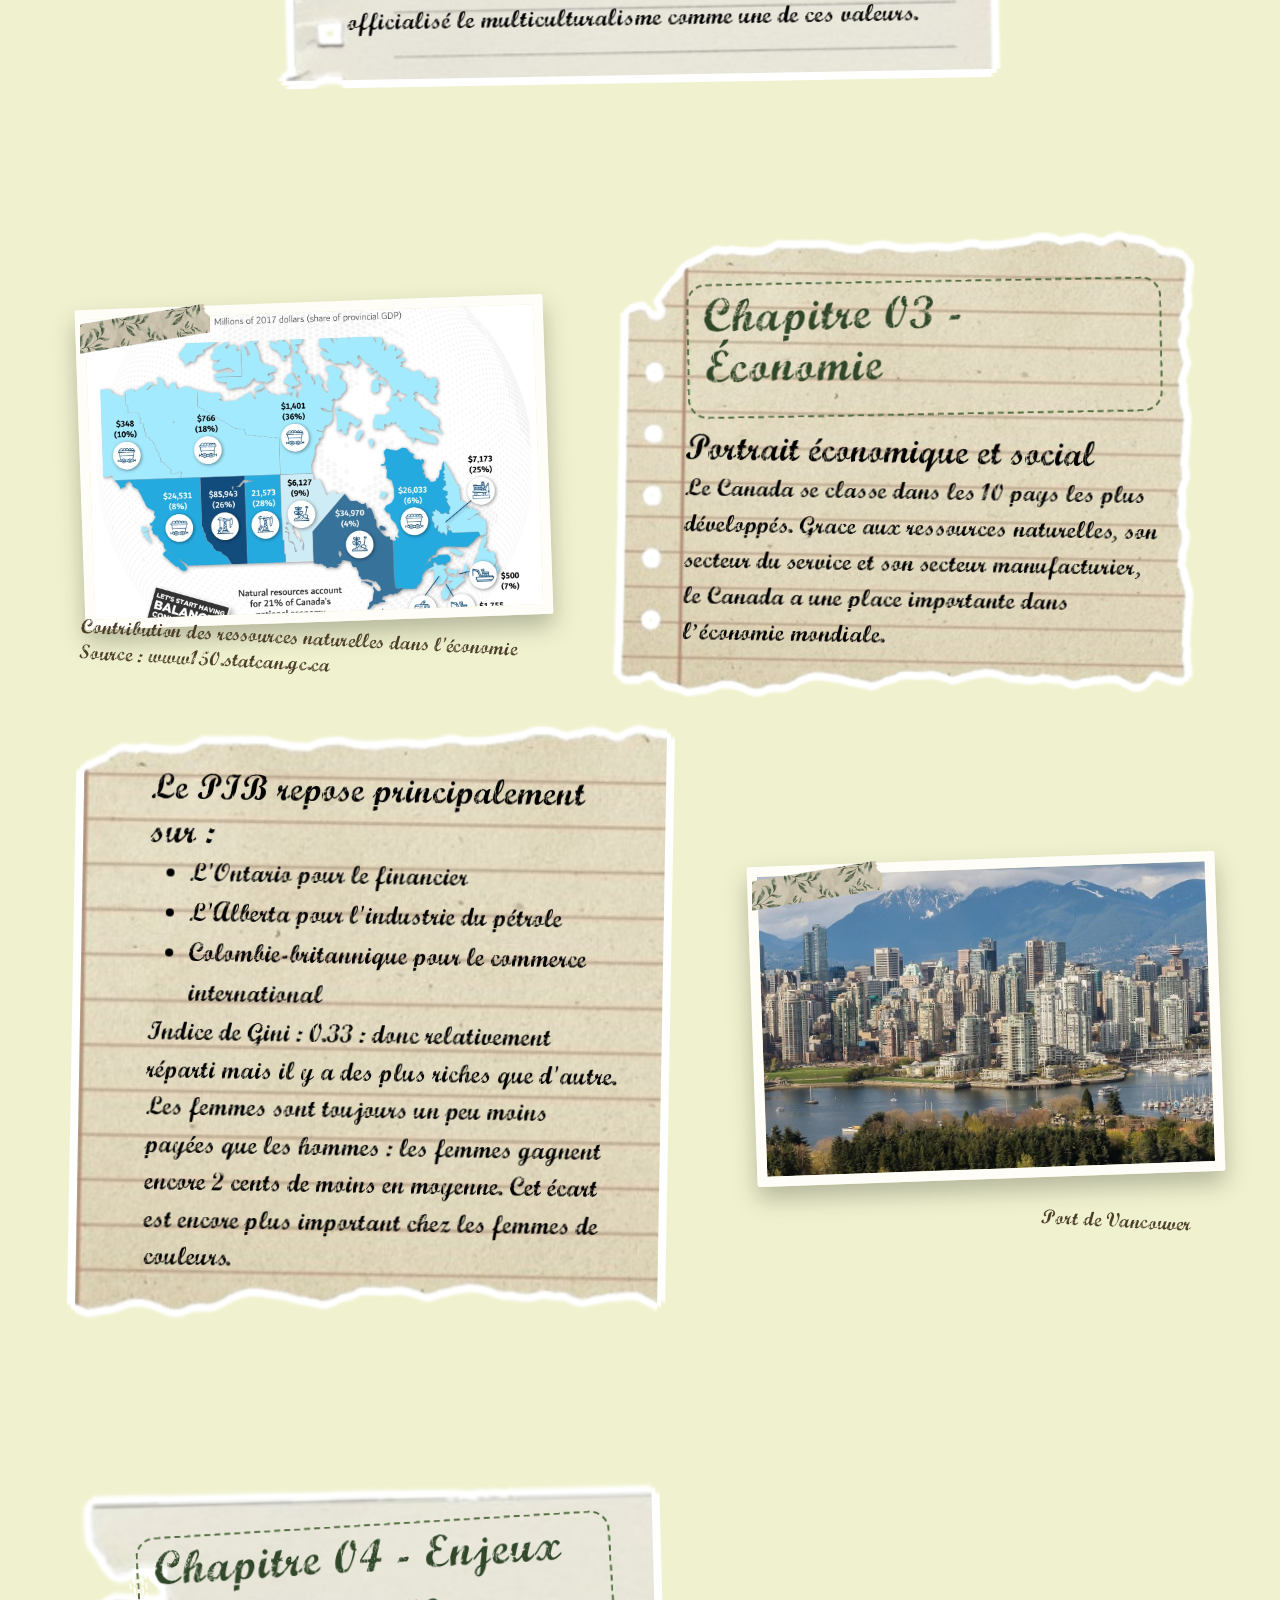
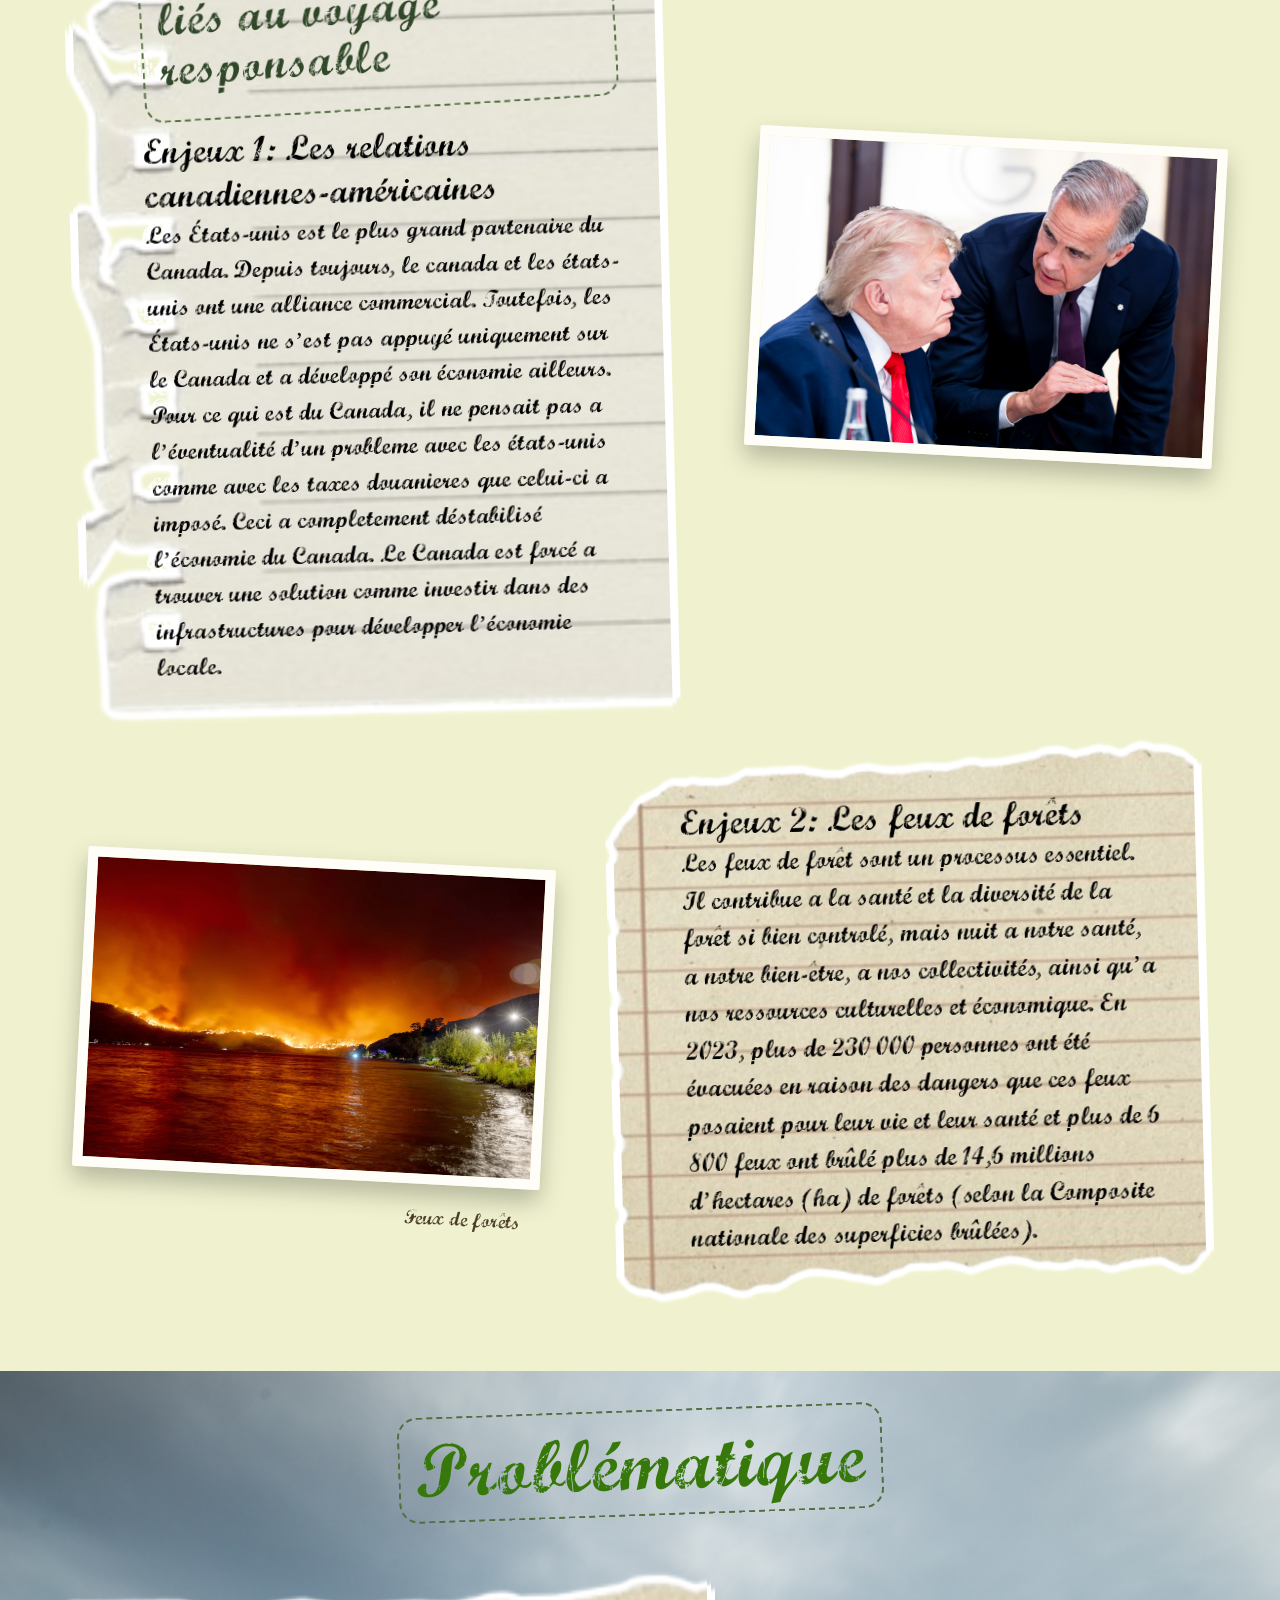
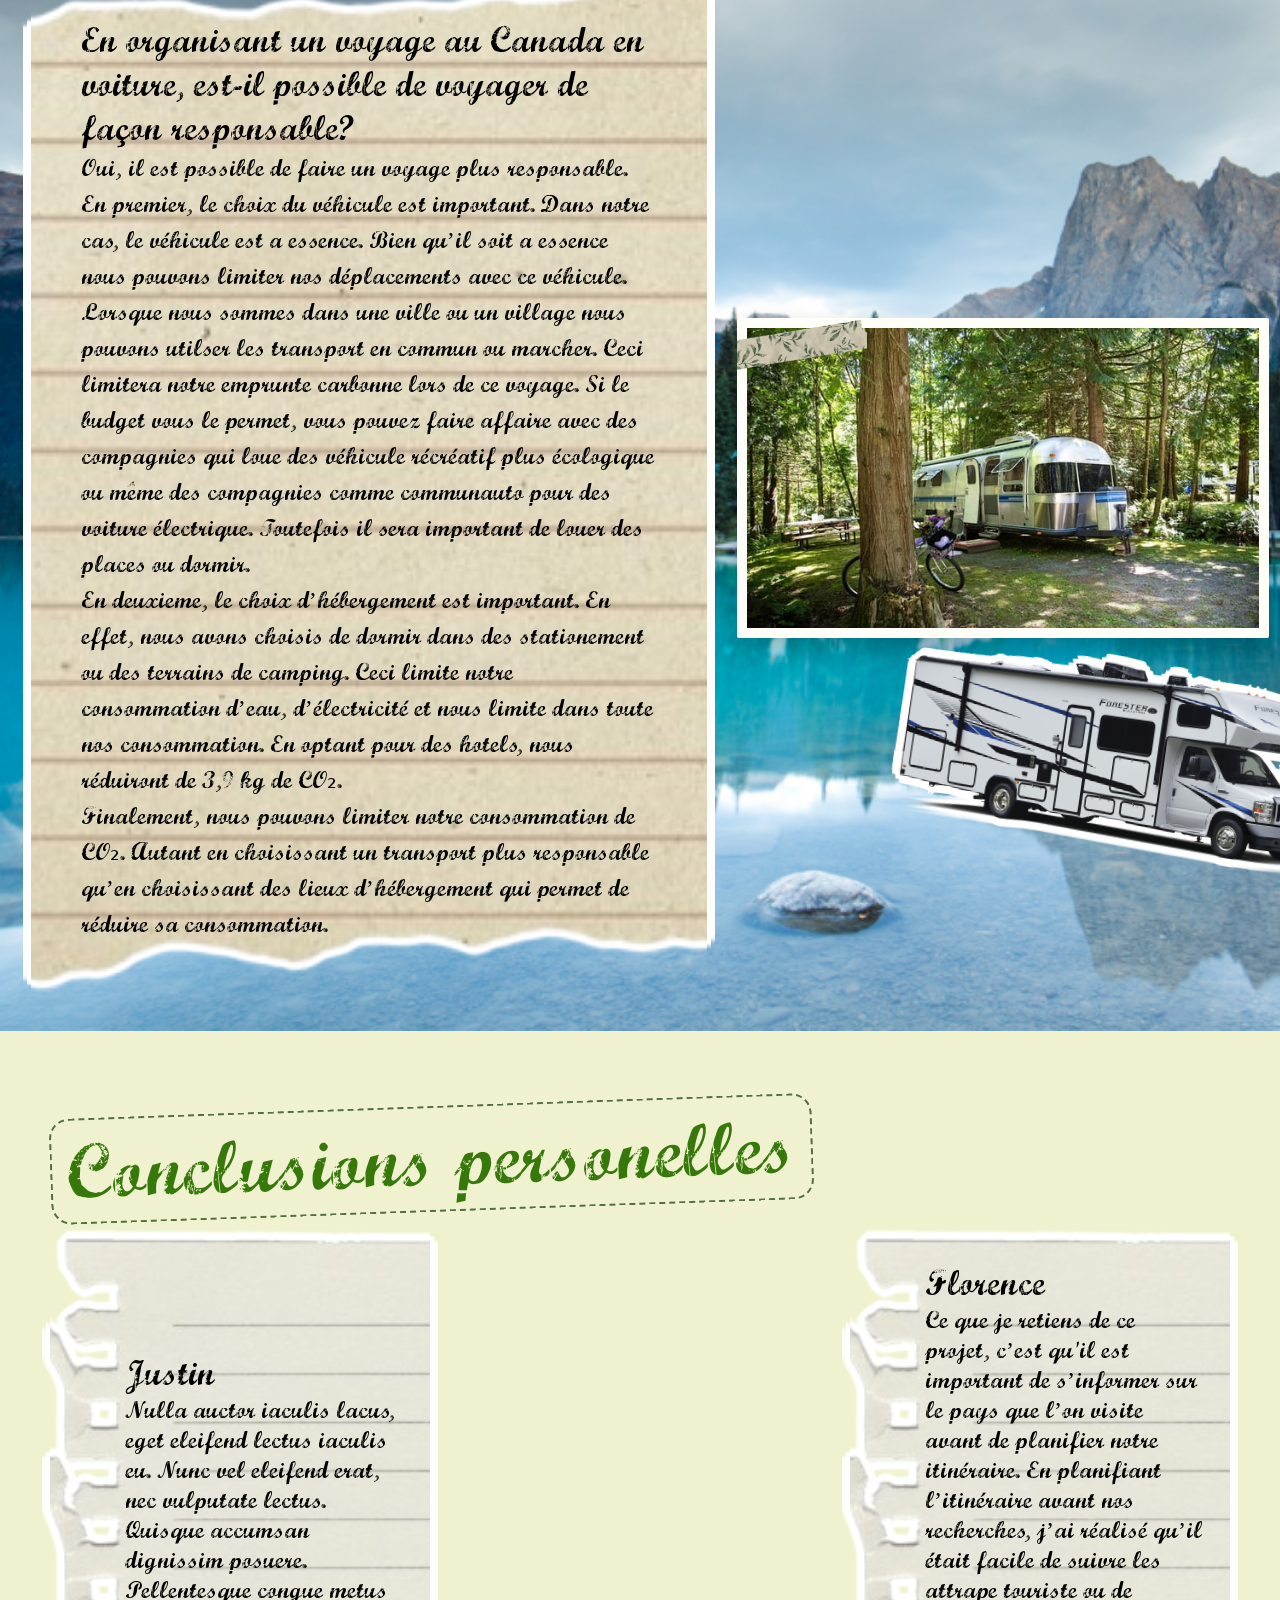
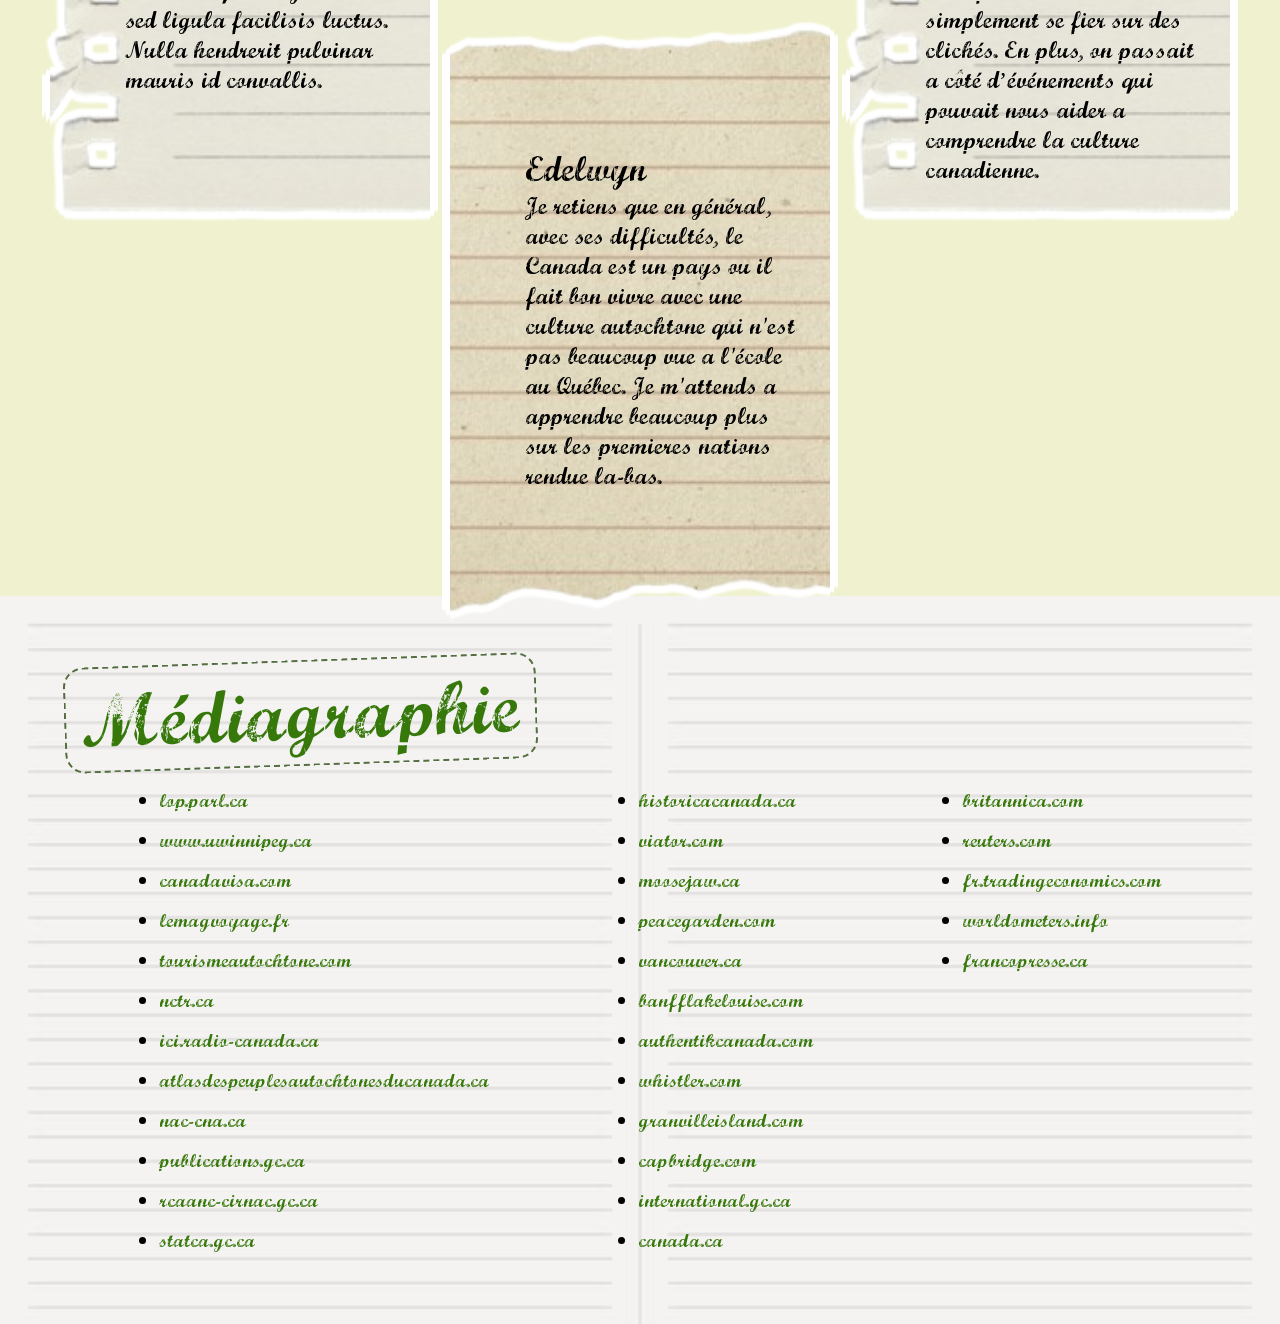
==== commit 07c79d20: "navigation" ====
--- a/carnet.html
+++ b/carnet.html
@@ -33,7 +33,16 @@
         </span>
     </header>
     <nav>
-        <a href="#itineraire"></a>
+        <h2>Naviguer entre les differentes sections...</h2>
+        <div class="liens"><a href="#itineraire">Itinéraire</a>
+            <a href="#planification">Planification Concrète</a>
+            <a href="#histoire">Histoire</a>
+            <a href="#politique">Portrait Politique</a>
+            <a href="#economie"> Portrait Économique</a>
+            <a href="#enjeux">Enjeux</a>
+            <a href="#problematique">Problématique</a>
+            <a href="#conclusions">Conclusions Personnelles</a>
+        </div>
     </nav>
     <div class="carnet-1">
         <h2 class="scrap-tag">Itinéraire planifié</h2>
--- a/style.css
+++ b/style.css
@@ -126,6 +126,19 @@
     padding: 50px;    
     background-color: #536e41;
     gap: 20px;
+}
+nav {
+    text-align: center;
+    display: flex;
+    flex-direction: column;
+    gap: 20px;
+    padding: 10px 0 10px 0;
+}
+nav h2 { font-size: 30px;}
+nav a {font-size: 20px; font-family: "Marcelle";}
+.liens {
+    display: flex;
+    justify-content: space-evenly;
 }
 .objectif {
     display: block;
@@ -351,7 +364,7 @@
 .conclusions {
     padding: 75px 50px 100px 50px;
 }
-.carnet-2, .carnet-3, .conclusions {
+.carnet-2, .carnet-3, .conclusions, nav {
     background-color: rgb(240, 242, 207);
 }
 .individuelles {
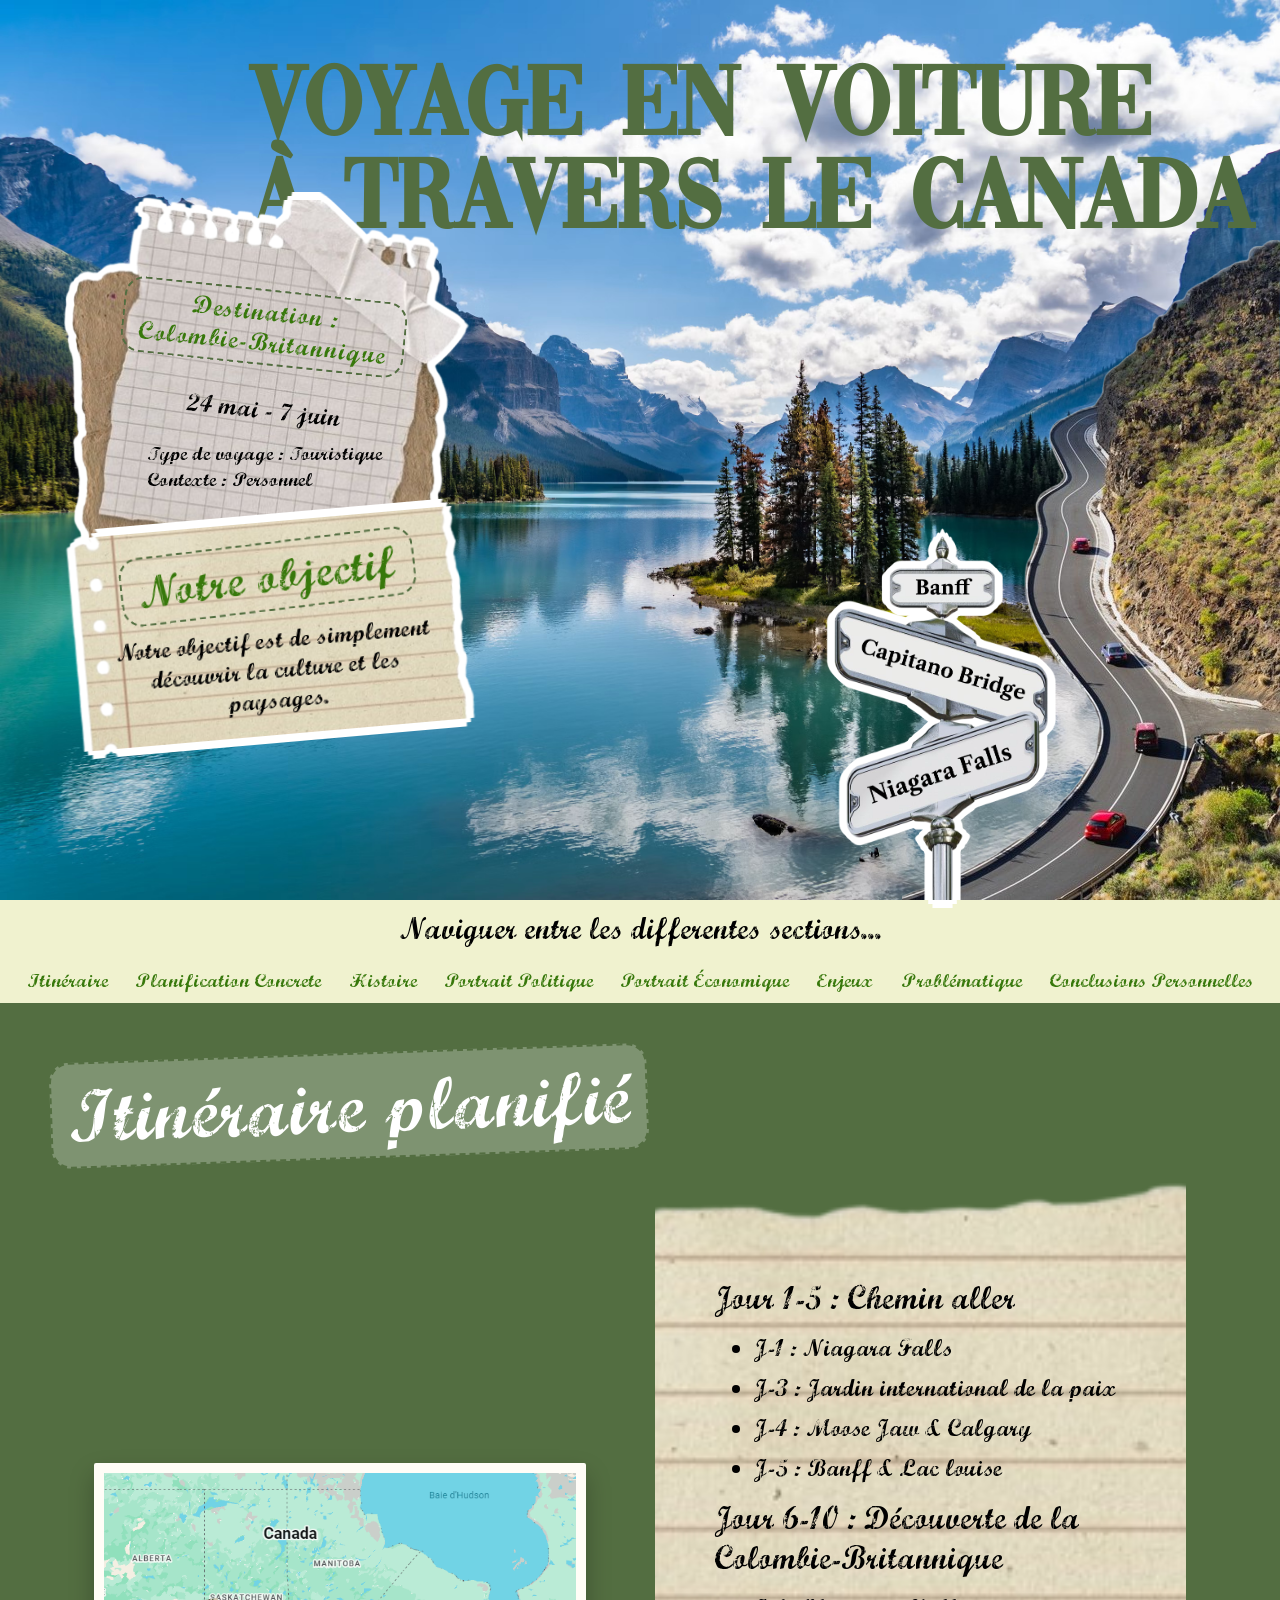
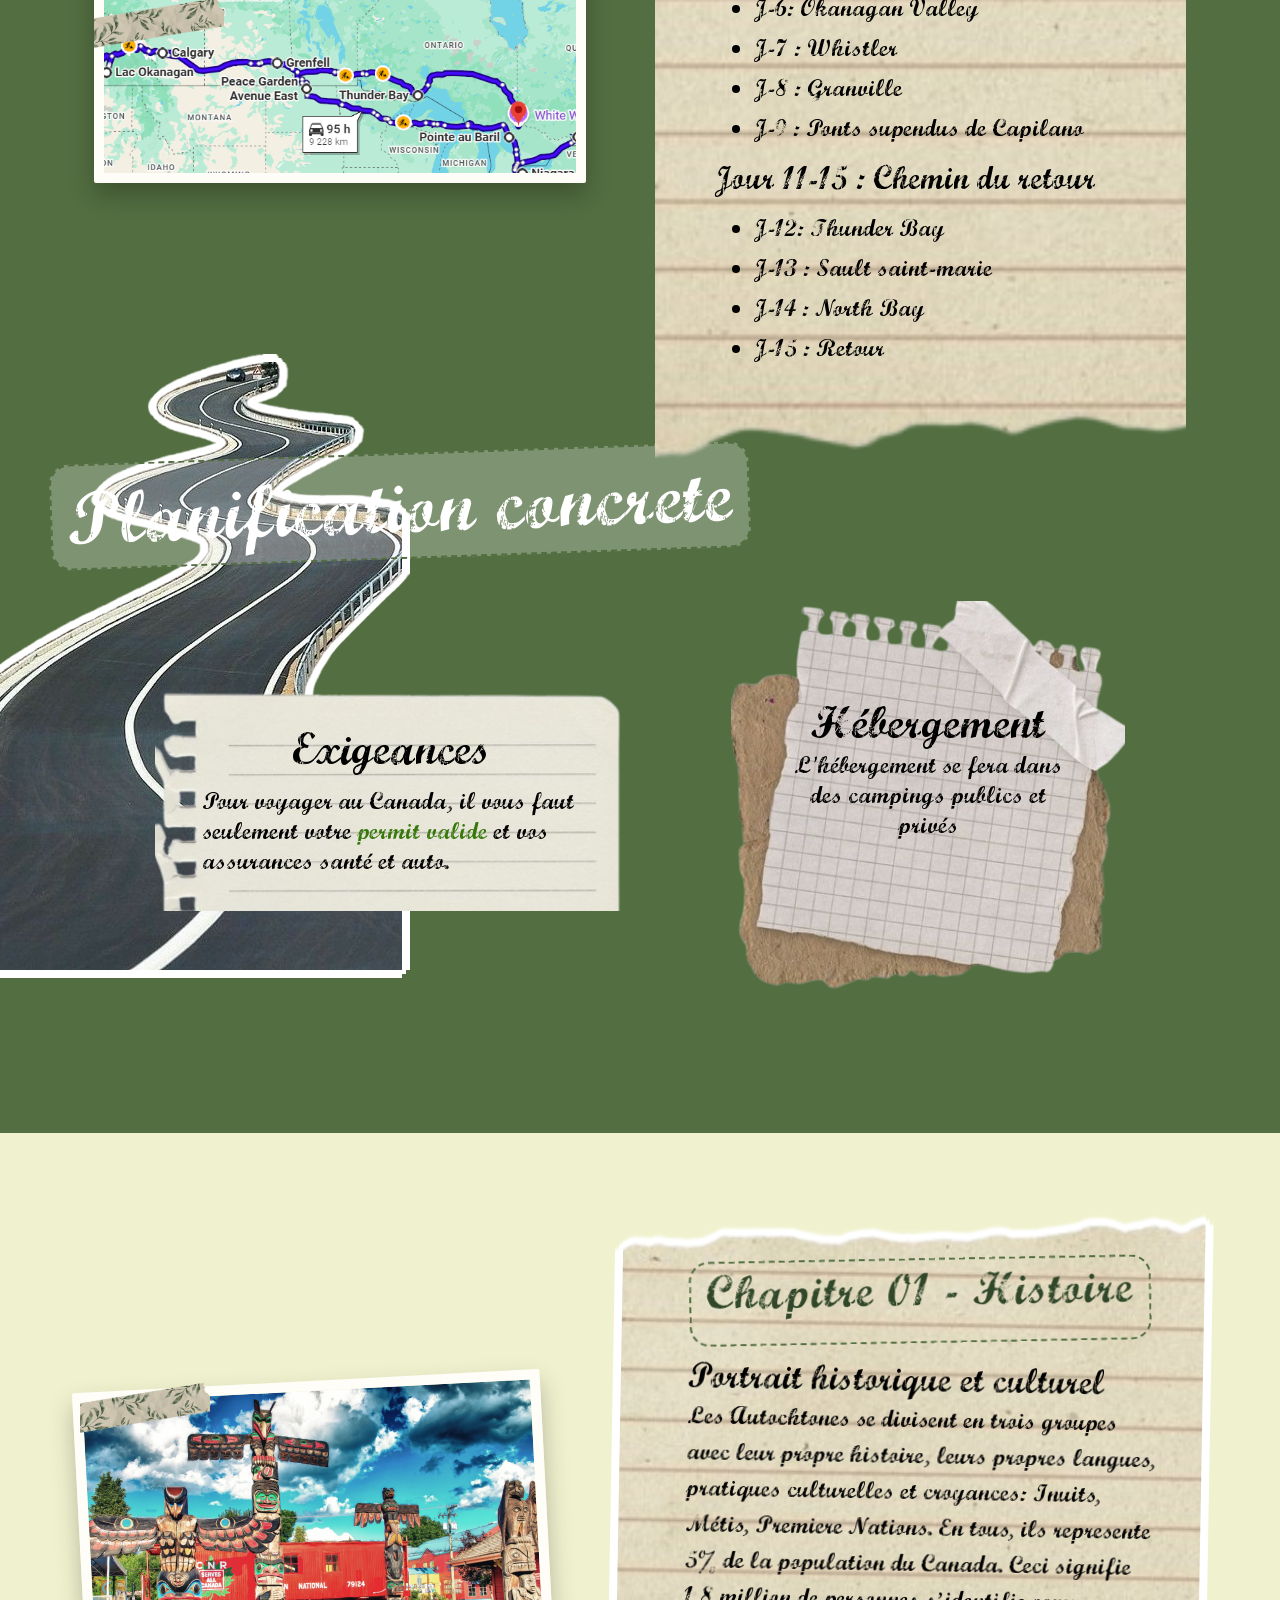
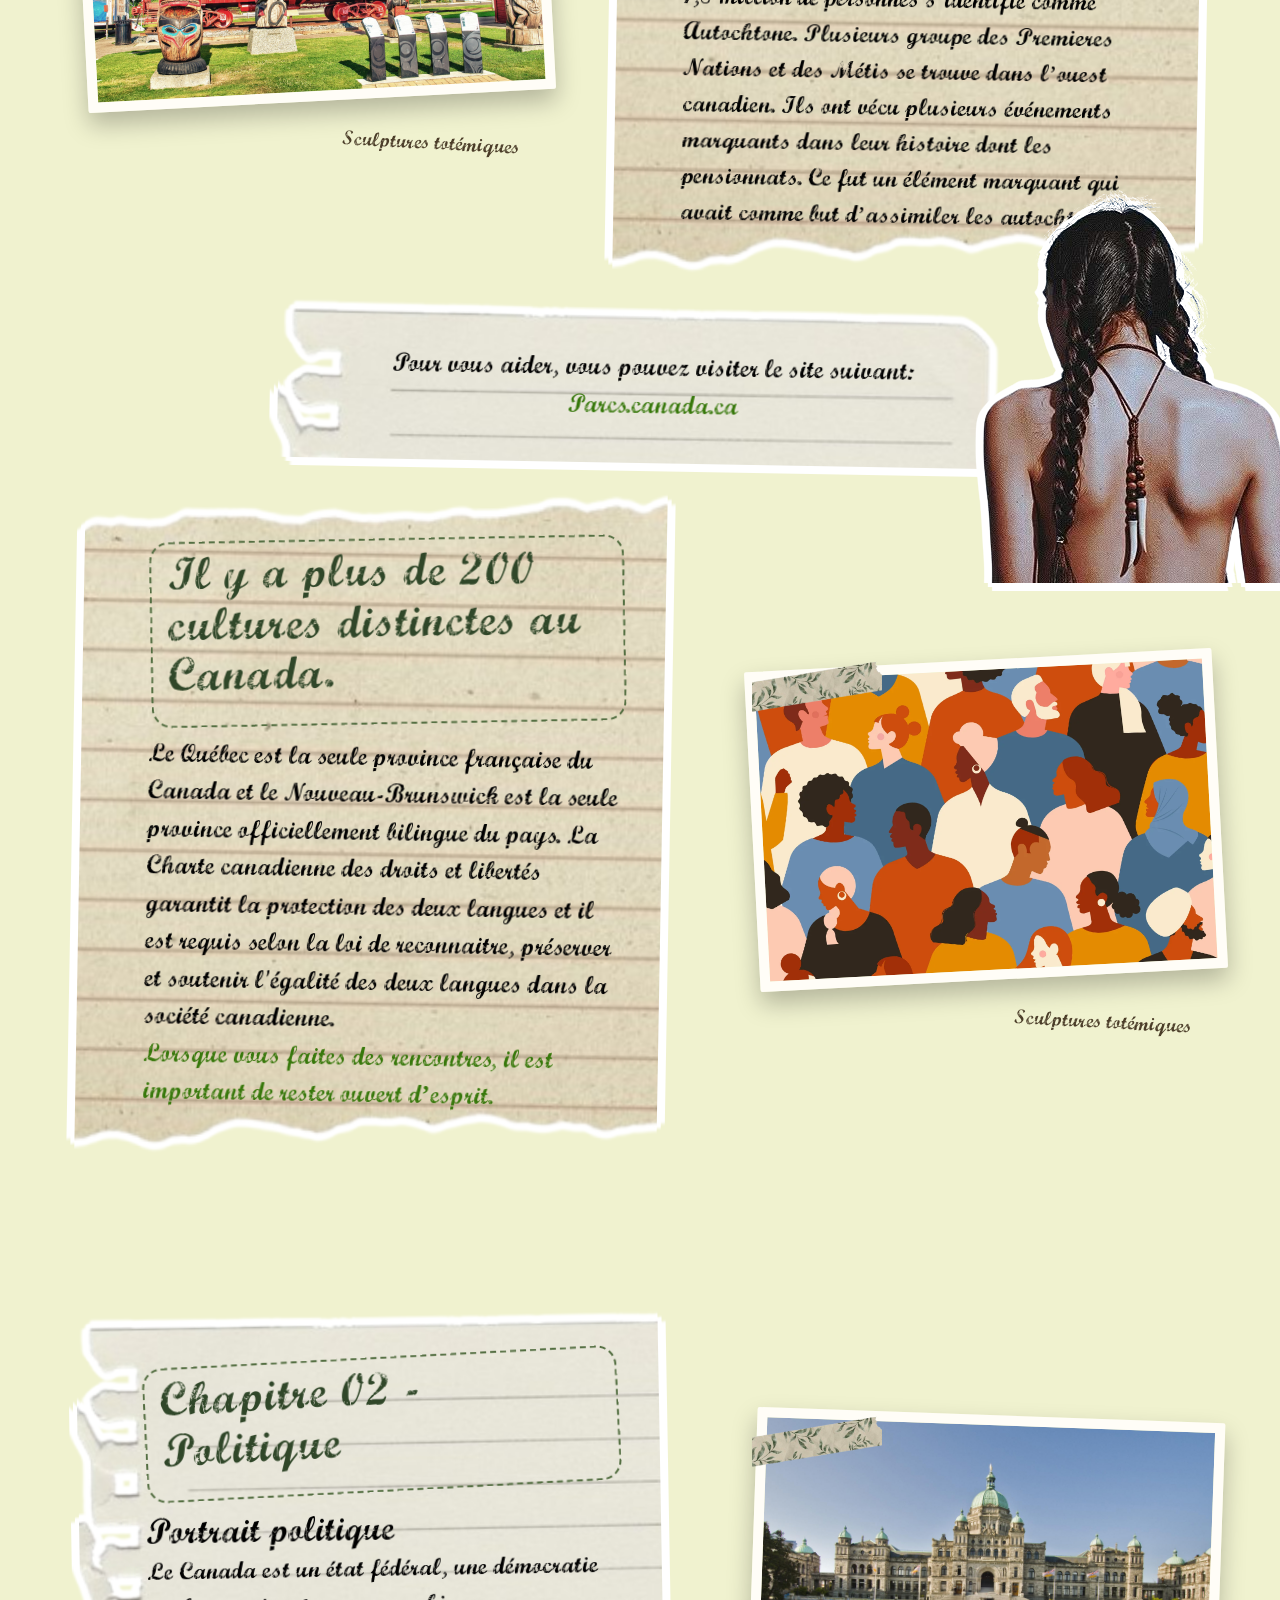
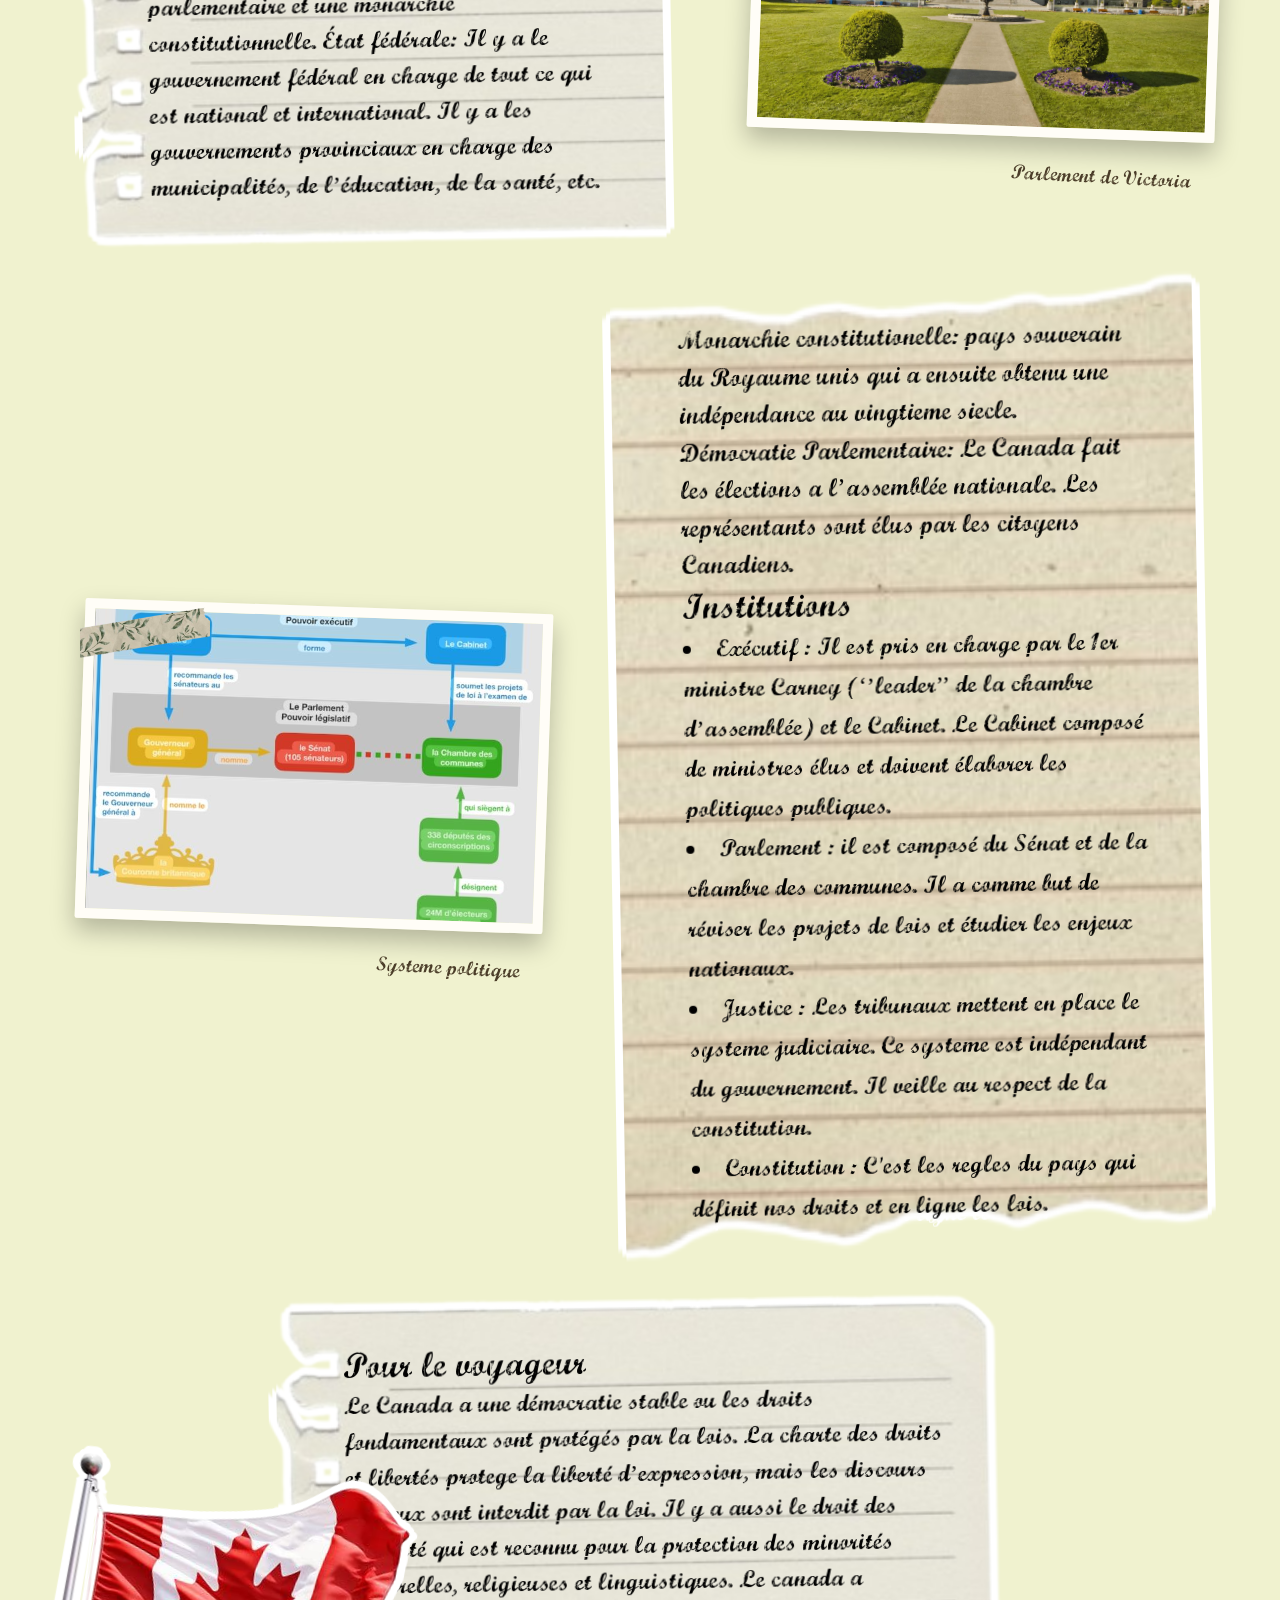
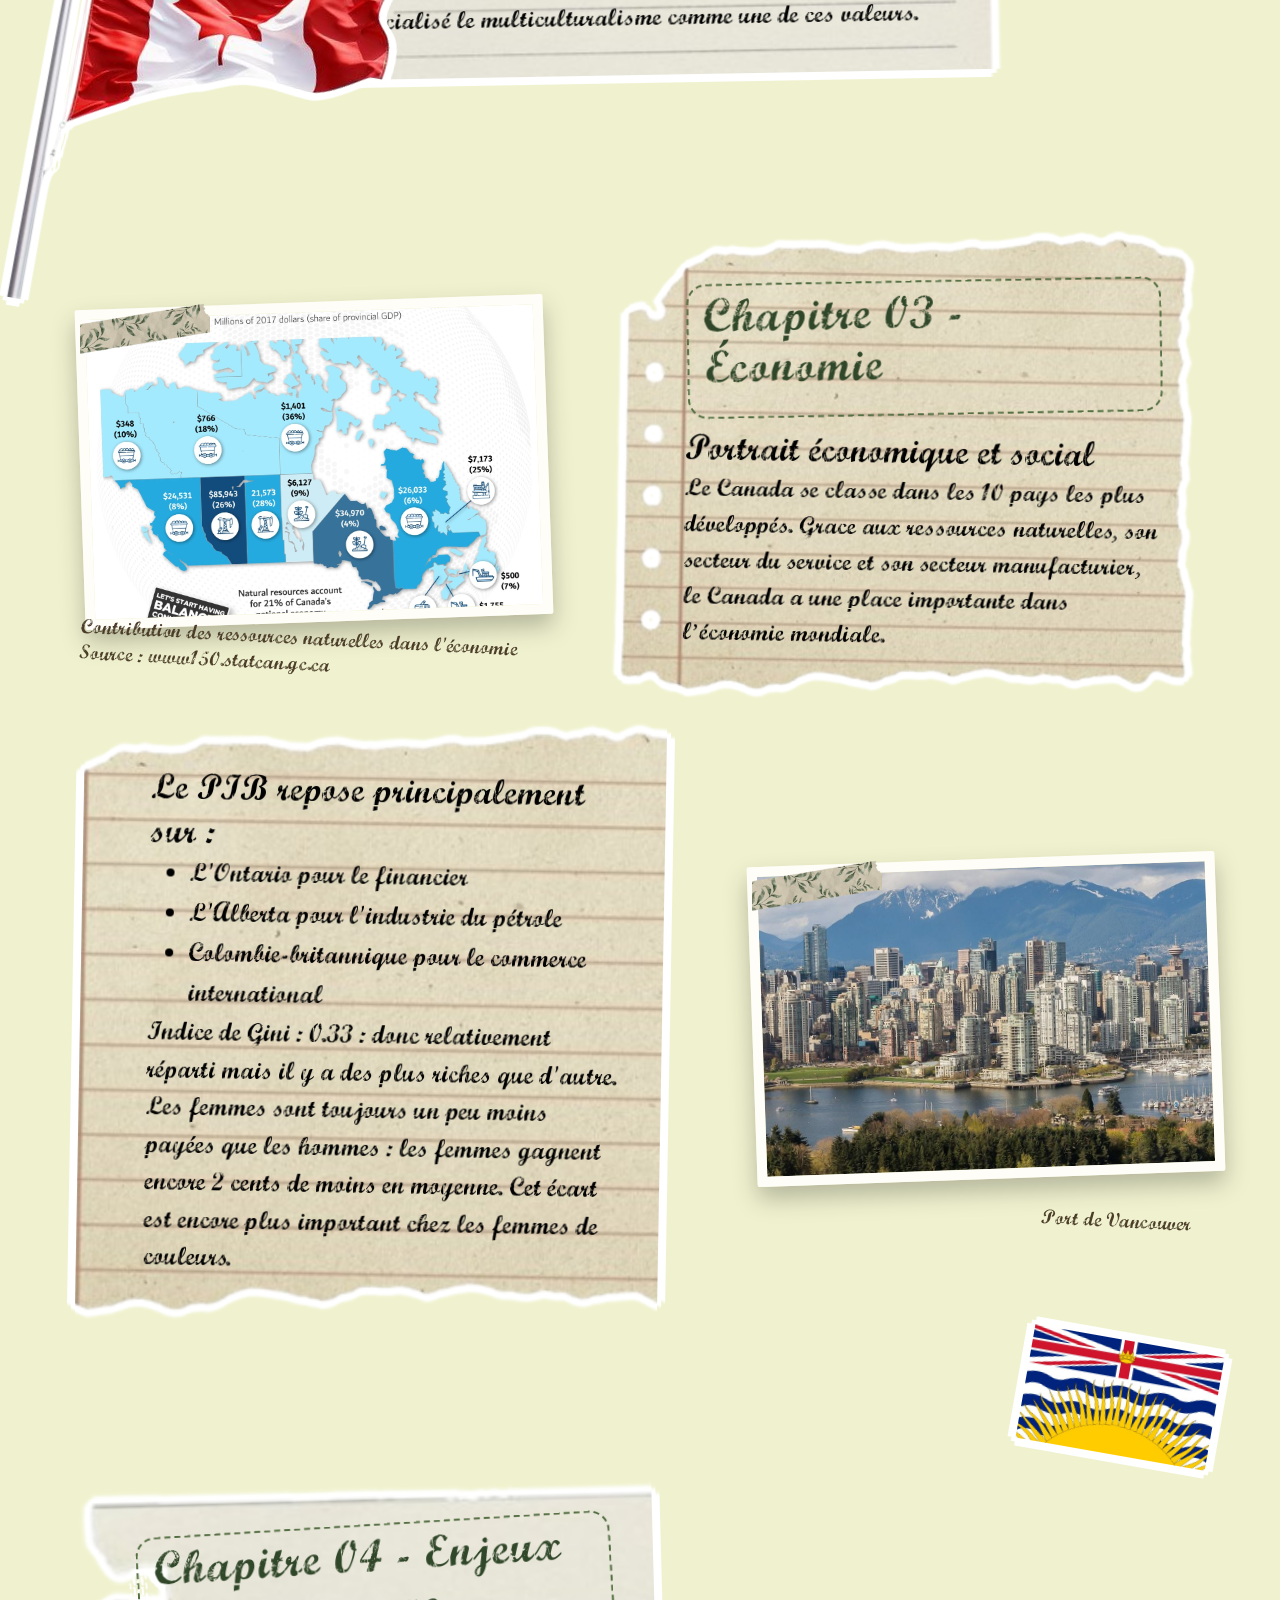
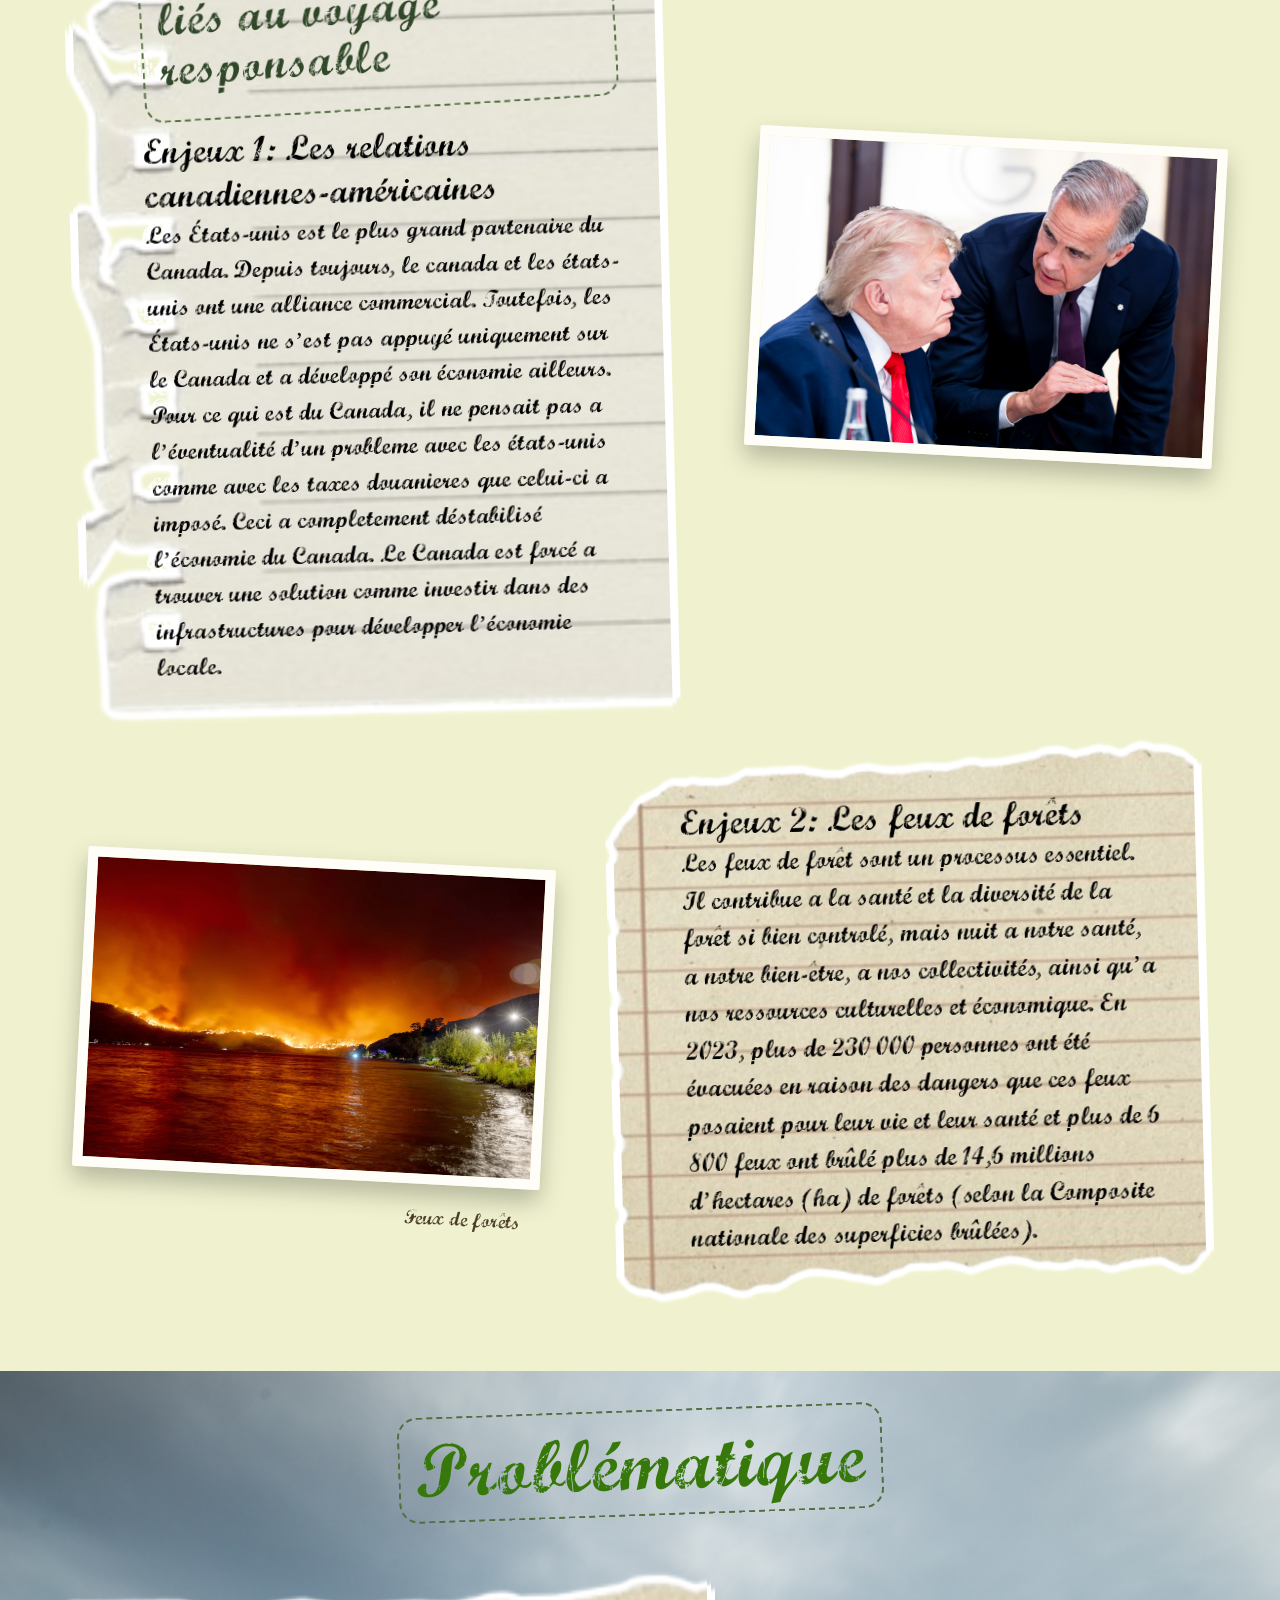
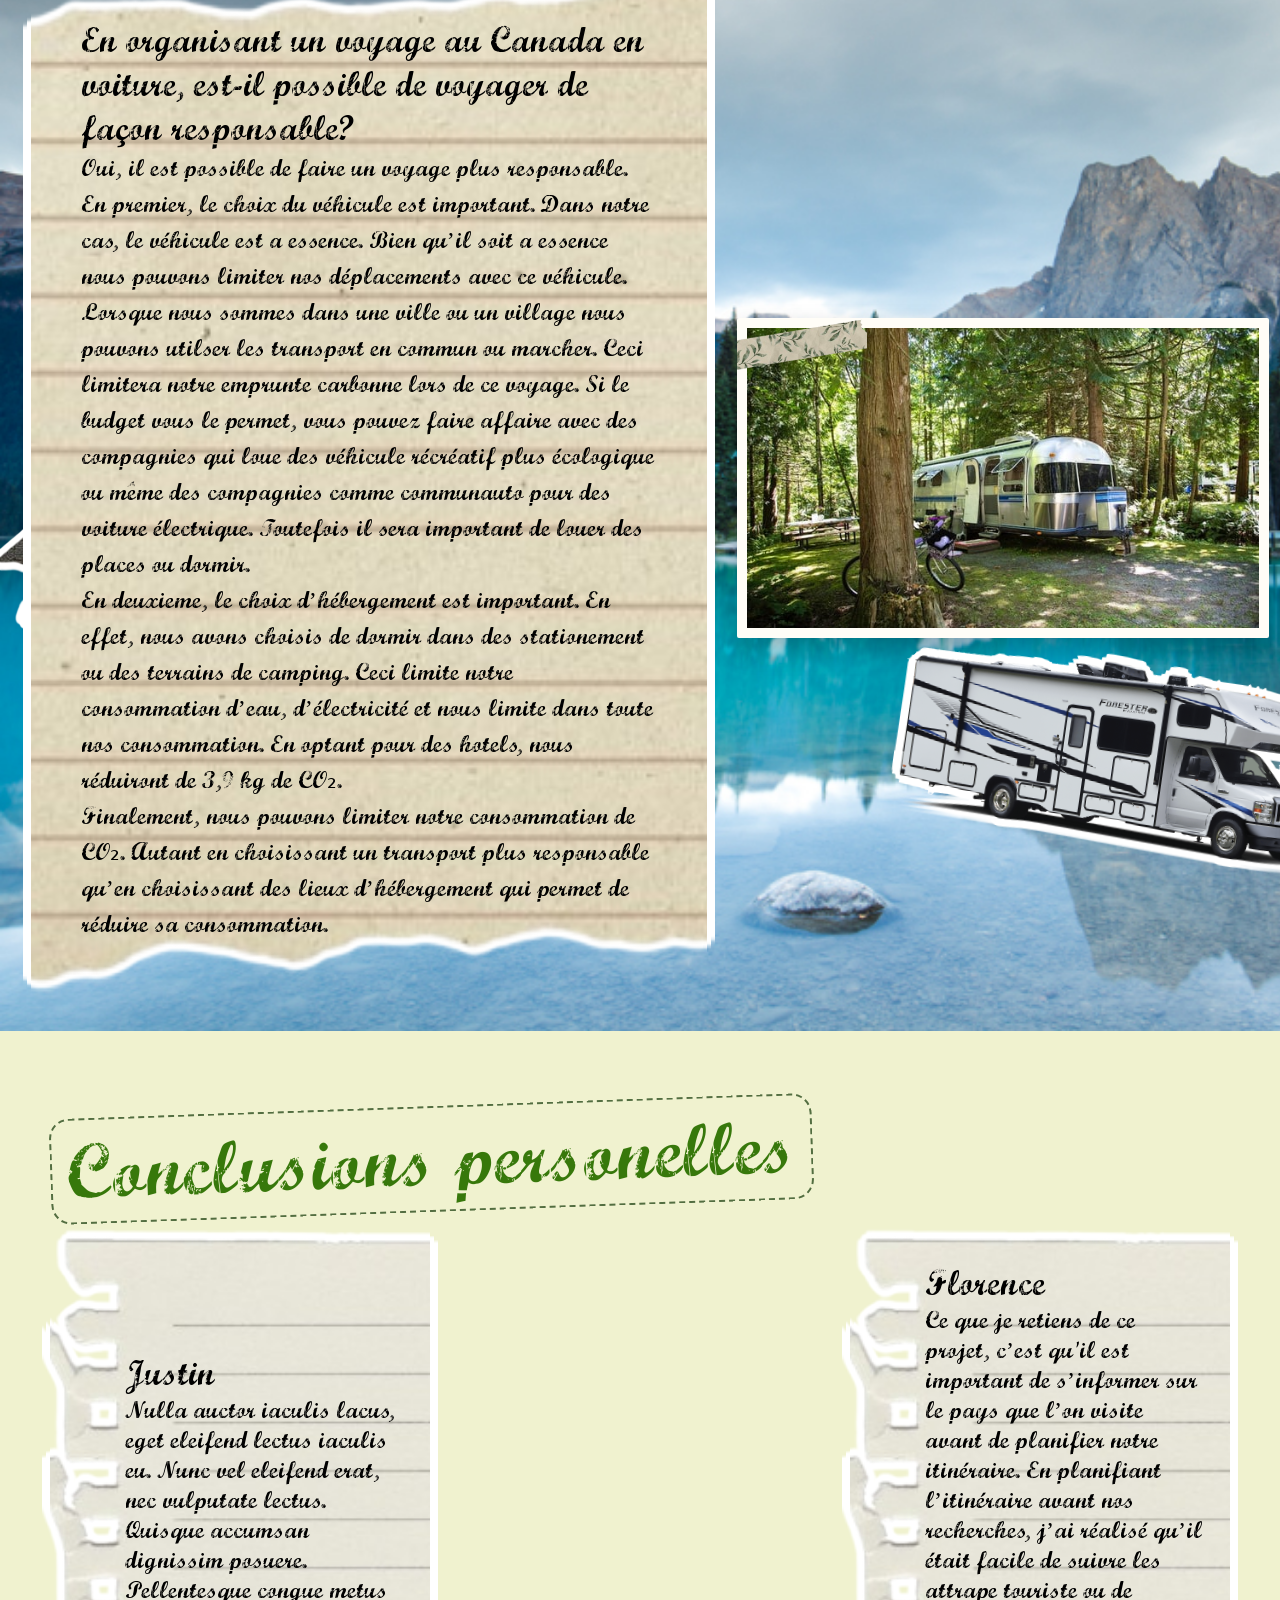
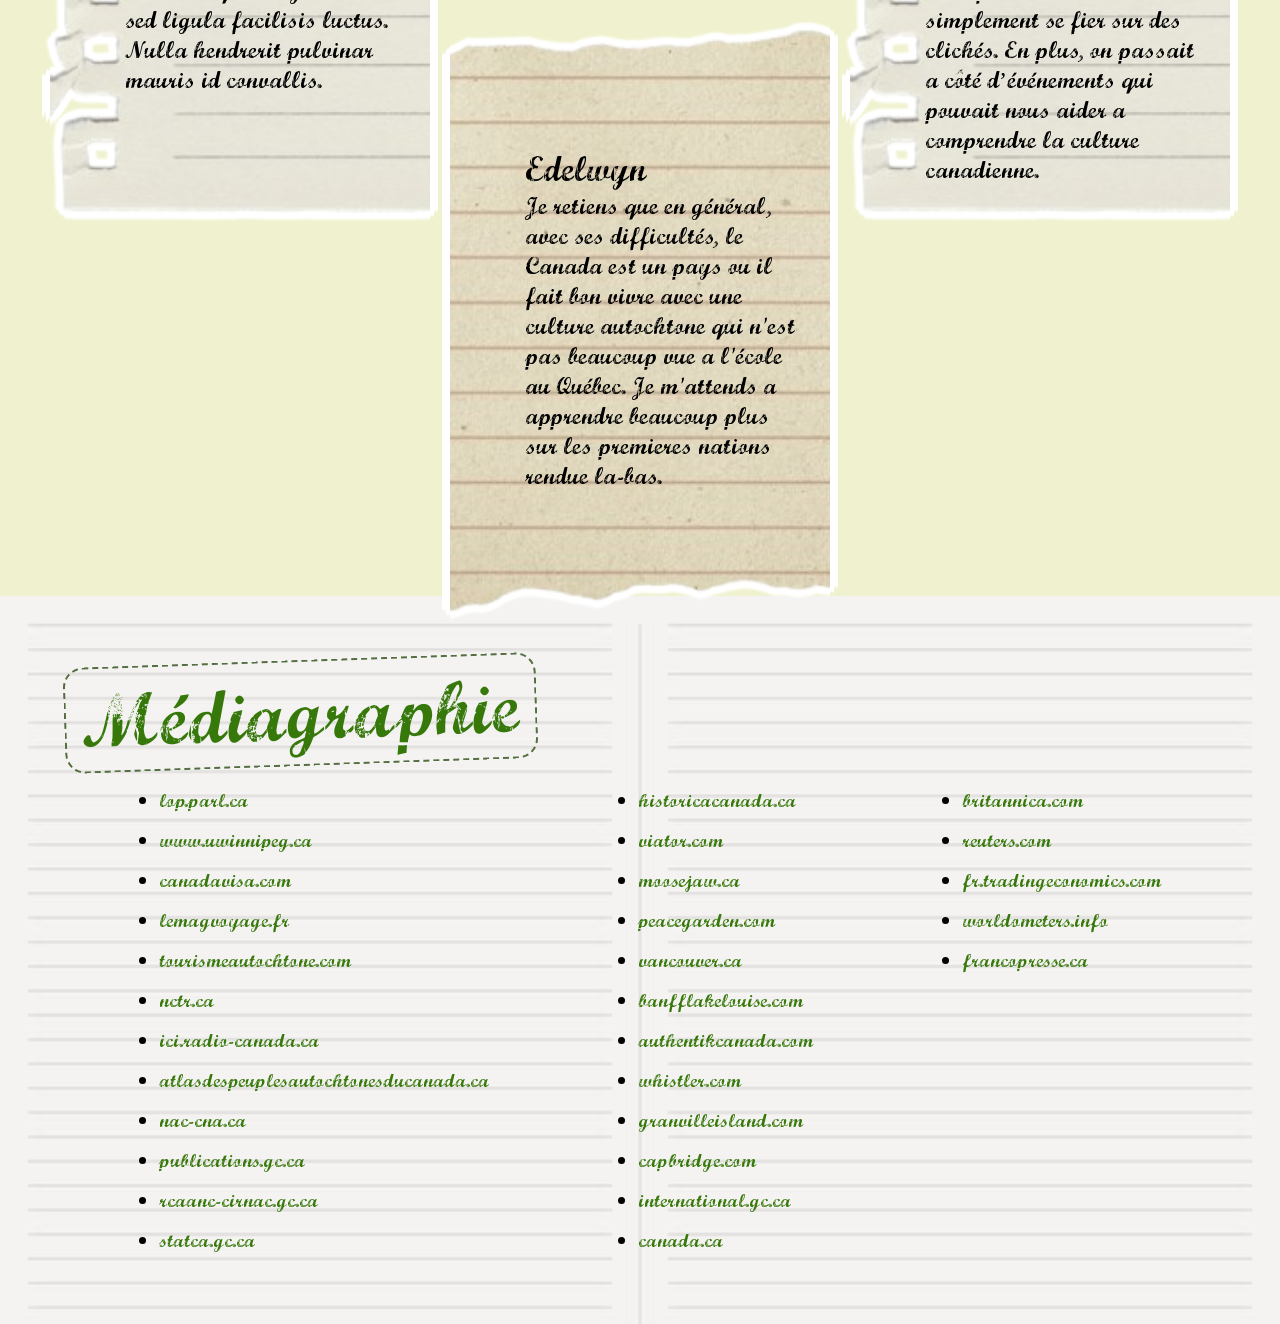
==== commit 198ce5f5: "ajout images decoratives" ====
--- a/carnet.html
+++ b/carnet.html
@@ -79,7 +79,7 @@
     <div class="carnet-1-wrapper" id="planification">
         <h2 class="scrap-tag">Planification concrète</h2>
         <div class="planification wrapper">
-            <div class="exigeances scrap-note paper-2">
+            <div class="exigeances paper-2">
                 <h3>Exigeances</h3>
                 <p>Pour voyager au Canada, il vous faut seulement votre <b>permit valide</b> et vos assurances santé
                     et auto.</p>
@@ -89,6 +89,7 @@
                 <p>L'hébergement se fera dans des campings publics et privés</p>
             </div>
         </div>
+        <img src="./images/road-2.png" class="outline road-2">
     </div>
     <div class="carnet-2 histoire" id="histoire">
         <div class="scrap-spread">
@@ -136,8 +137,8 @@
                 </p>
             </div>
         </div>
-    </div>
-
+        <img src="./images/native.png" class="outline native">
+    </div>
     <div class="carnet-3 politique" id="politique">
         <div class="scrap-spread">
             <div class="scrap-photo">
@@ -188,6 +189,7 @@
                 minorités culturelles, religieuses et linguistiques. Le canada a officialisé le multiculturalisme comme
                 une de ces valeurs. </p>
         </span>
+        <img src="./images/canada_flag.png" class="outline flag">
     </div>
 
     <div class="carnet-3 economie" id="economie">
@@ -206,7 +208,8 @@
                 <p>
                     Le Canada se classe dans les 10 pays les plus développés. Grace aux ressources naturelles, son
                     secteur
-                    du service et son secteur manufacturier, le Canada à une place importante dans l’économie mondiale.
+                    du service et son secteur manufacturier, le Canada à une place importante dans l’économie
+                    mondiale.
                 </p>
             </div>
         </div>
@@ -223,10 +226,12 @@
                     <li>L'Alberta pour l'industrie du pétrole</li>
                     <li>Colombie-britannique pour le commerce international </li>
                 </ul>
-                <p>Indice de Gini : 0.33 : donc relativement réparti mais il y a des plus riches que d'autre. Les femmes
+                <p>Indice de Gini : 0.33 : donc relativement réparti mais il y a des plus riches que d'autre. Les
+                    femmes
                     sont toujours un peu moins payées que les hommes : les femmes gagnent encore 2 cents de moins en
                     moyenne. Cet écart est encore plus important chez les femmes de couleurs.</p>
             </div>
+            <img src="./images/bc_flag.jpeg" class="outline bc-flag">
         </div>
     </div>
     <div class="carnet-3 enjeux" id="enjeux">
@@ -241,9 +246,12 @@
                 </span>
                 <h3>Enjeux 1: Les relations canadiennes-américaines</h3>
                 <p>
-                    Les États-unis est le plus grand partenaire du Canada. Depuis toujours, le canada et les états-unis
-                    ont une alliance commercial. Toutefois, les États-unis ne s’est pas appuyé uniquement sur le Canada
-                    et a développé son économie ailleurs. Pour ce qui est du Canada, il ne pensait pas à l’éventualité
+                    Les États-unis est le plus grand partenaire du Canada. Depuis toujours, le canada et les
+                    états-unis
+                    ont une alliance commercial. Toutefois, les États-unis ne s’est pas appuyé uniquement sur le
+                    Canada
+                    et a développé son économie ailleurs. Pour ce qui est du Canada, il ne pensait pas à
+                    l’éventualité
                     d’un problème avec les états-unis comme avec les taxes douanières que celui-ci a imposé. Ceci a
                     completement déstabilisé l’économie du Canada. Le Canada est forcé à trouver une solution comme
                     investir
@@ -260,34 +268,45 @@
             <div class="scrap-note paper outline">
                 <h3>Enjeux 2: Les feux de forêts</h3>
                 <p>
-                    Les feux de forêt sont un processus essentiel. Il contribue à la santé et la diversité de la forêt
+                    Les feux de forêt sont un processus essentiel. Il contribue à la santé et la diversité de la
+                    forêt
                     si bien controlé,
                     mais nuit à notre santé, à notre bien-être, à nos collectivités, ainsi qu’à nos ressources
-                    culturelles et économique. En 2023, plus de 230 000 personnes ont été évacuées en raison des dangers
+                    culturelles et économique. En 2023, plus de 230 000 personnes ont été évacuées en raison des
+                    dangers
                     que ces feux posaient pour leur vie et leur santé et plus de 6 800 feux ont brûlé plus de 14,6
                     millions d’hectares (ha) de forêts (selon la Composite nationale des superficies brûlées).
                 </p>
             </div>
         </div>
+        <img src="./images/moutains.png" class="outline mountains">
     </div>
     <div class="problematique" id="problematique">
         <h2 class="scrap-tag">Problématique</h2>
         <div class="wrapper">
             <div class="analyse scrap-note paper outline">
-                <h3>En organisant un voyage au Canada en voiture, est-il possible de voyager de façon responsable?</h3>
+                <h3>En organisant un voyage au Canada en voiture, est-il possible de voyager de façon responsable?
+                </h3>
                 <p>Oui, il est possible de faire un voyage plus responsable. <br>
                     En premier, le choix du véhicule est important. Dans notre cas, le véhicule est à essence. Bien
                     qu’il
-                    soit à essence nous pouvons limiter nos déplacements avec ce véhicule. Lorsque nous sommes dans une
+                    soit à essence nous pouvons limiter nos déplacements avec ce véhicule. Lorsque nous sommes dans
+                    une
                     ville ou un village nous pouvons utilser les transport en commun ou marcher. Ceci limitera notre
-                    emprunte carbonne lors de ce voyage. Si le budget vous le permet, vous pouvez faire affaire avec des
-                    compagnies qui loue des véhicule récréatif plus écologique ou même des compagnies comme communauto
+                    emprunte carbonne lors de ce voyage. Si le budget vous le permet, vous pouvez faire affaire avec
+                    des
+                    compagnies qui loue des véhicule récréatif plus écologique ou même des compagnies comme
+                    communauto
                     pour
                     des voiture électrique. Toutefois il sera important de louer des places ou dormir.<br>
-                    En deuxième, le choix d’hébergement est important. En effet, nous avons choisis de dormir dans des
-                    stationement ou des terrains de camping. Ceci limite notre consommation d’eau, d’électricité et nous
-                    limite dans toute nos consommation. En optant pour des hotels, nous réduiront de 3,9 kg de CO₂.<br>
-                    Finalement, nous pouvons limiter notre consommation de CO₂. Autant en choisissant un transport plus
+                    En deuxième, le choix d’hébergement est important. En effet, nous avons choisis de dormir dans
+                    des
+                    stationement ou des terrains de camping. Ceci limite notre consommation d’eau, d’électricité et
+                    nous
+                    limite dans toute nos consommation. En optant pour des hotels, nous réduiront de 3,9 kg de
+                    CO₂.<br>
+                    Finalement, nous pouvons limiter notre consommation de CO₂. Autant en choisissant un transport
+                    plus
                     responsable qu’en choisissant des lieux d’hébergement qui permet de réduire sa consommation.
                 </p>
             </div>
--- a/style.css
+++ b/style.css
@@ -20,7 +20,9 @@
     font-family: "Marcelle";
 }
 h2 {
+    position: relative;
     font-size: 75px;
+    z-index: 2;
 }
 h3{
     font-size: 35px;
@@ -102,10 +104,36 @@
     text-align: center;
     padding: 15px;
 }
-.road, .panneau,.vehicule {position: absolute;}
+.road, .panneau,.vehicule, .native, .flag, .bc-flag, .mountains {position: absolute;}
 .road {
     right: 0%;
     bottom: 0%;
+}
+.native {
+    left: 75%;
+    z-index: 3;
+}
+.flag {
+    right: 65%;
+    top : 695%;
+    z-index: 3;
+    transform: rotate(10deg);
+}
+.bc-flag {
+    width: 15%;
+    right: 5%;
+    top : 860%;
+    transform: rotate(10deg);
+}
+.road-2 {
+    position: relative;
+    left : -5%;
+    bottom :105%;
+    z-index: 1;
+}
+.mountains {
+    top: 1105%;
+    left: 0;
 }
 .panneau {
     width: 300px;
@@ -171,6 +199,9 @@
 .paper {
    background-image: url(./images/paper.png);
     background-size: cover; 
+}
+.paper-2, .paper{
+    z-index: 3;
 }
 .paper-2{
    background-image: url(./images/paper-2.png);
@@ -302,7 +333,6 @@
 .politique .scrap-note { transform: rotate(-1deg); }
 .economie .scrap-note  { transform: rotate(1deg); }
 .enjeux .scrap-note    { transform: rotate(-1.5deg); }
-
 .politique .part-2 li {
     font-size: 24px;
 }
@@ -381,9 +411,7 @@
     justify-content: center;
     padding: 25px 25px 25px 75px;
 }
-.edelwyn {
-    top: 40%;
-}
+.edelwyn { top: 40%;}
 .mediagraphie {
     padding: 5%;
     text-align: left;
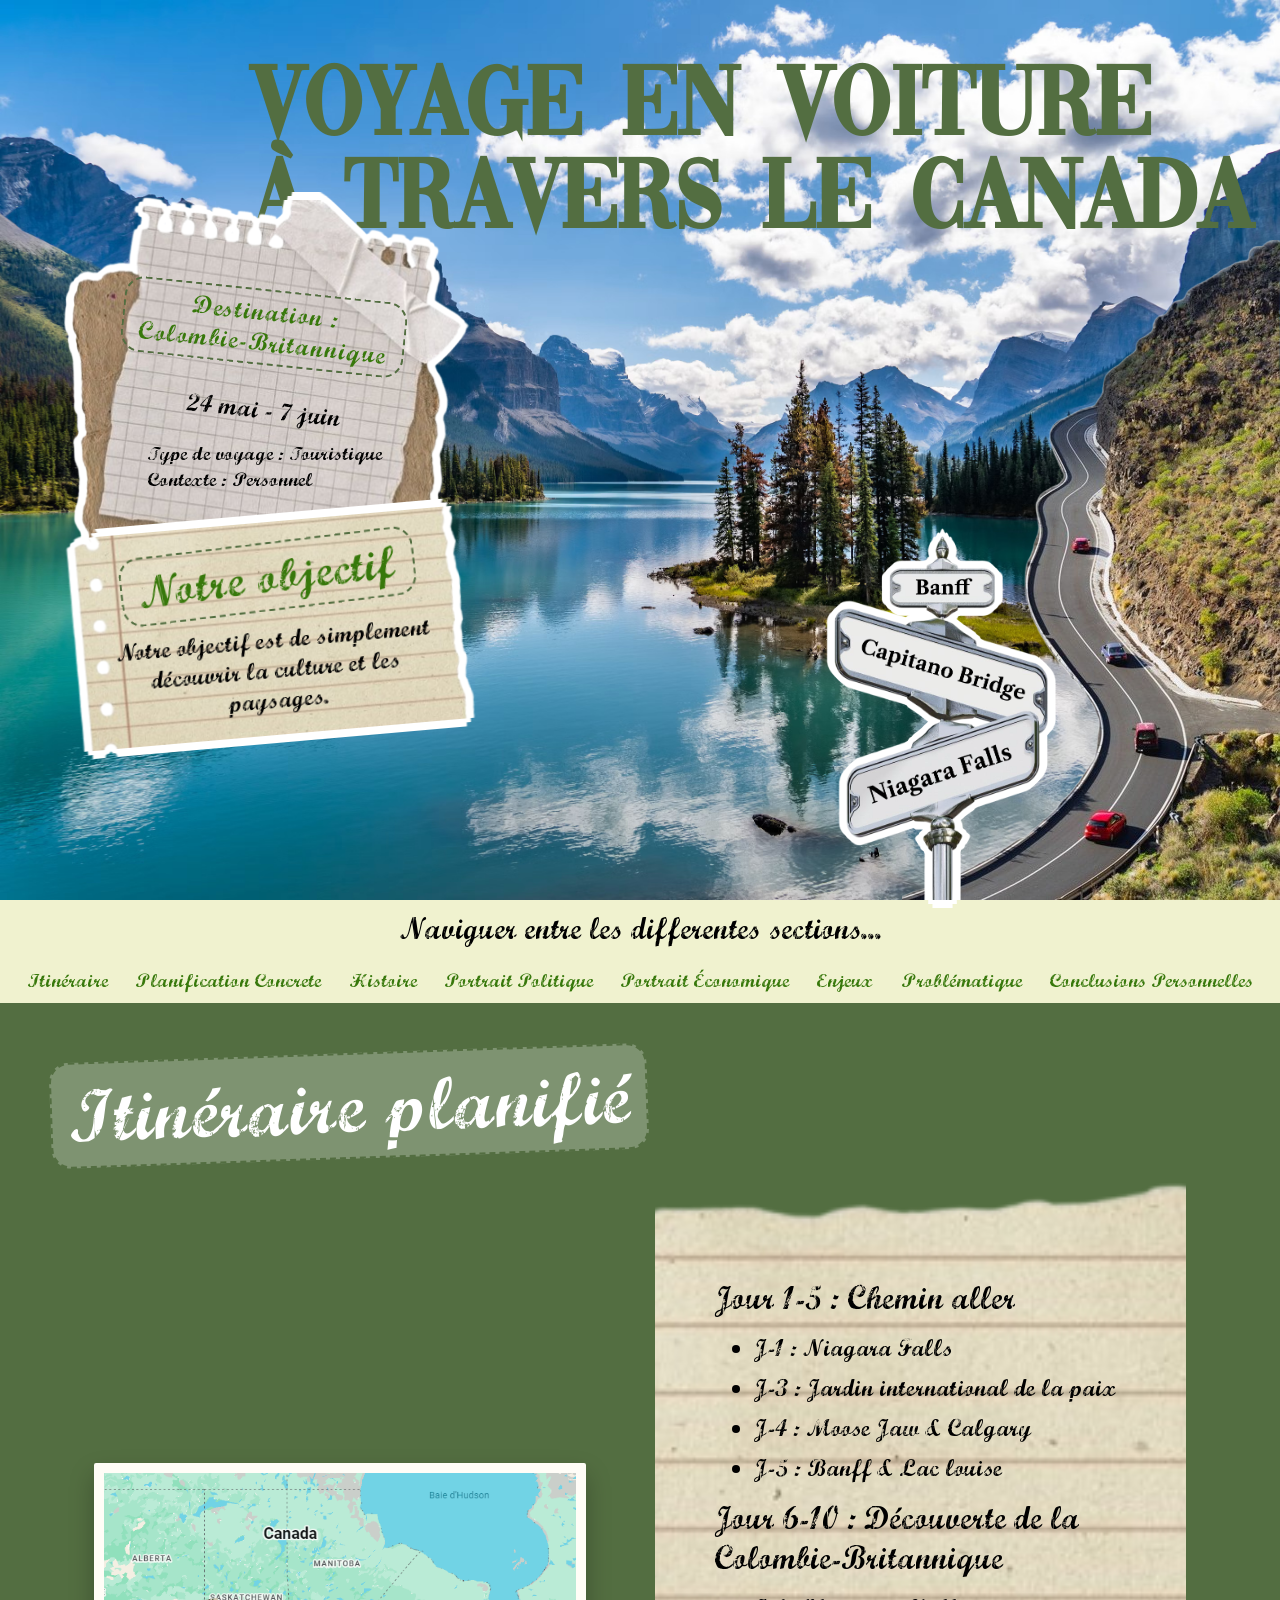
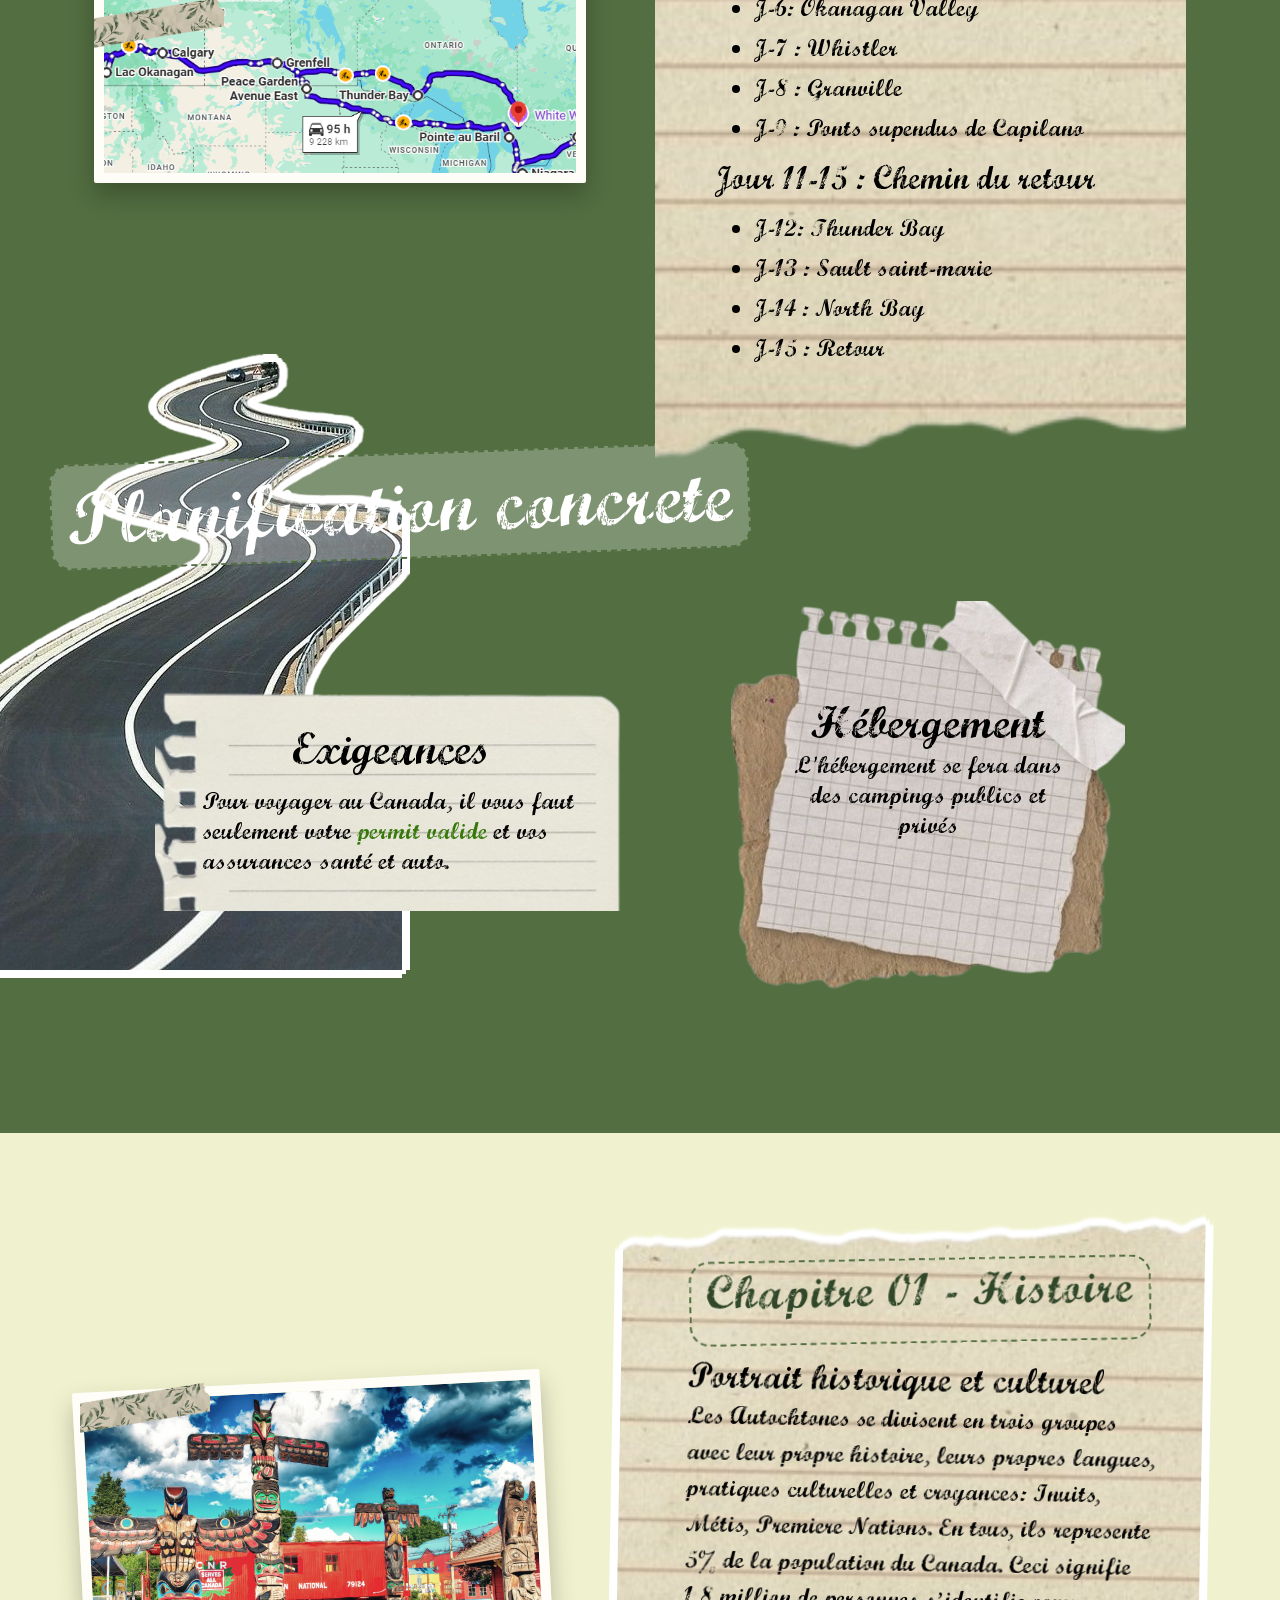
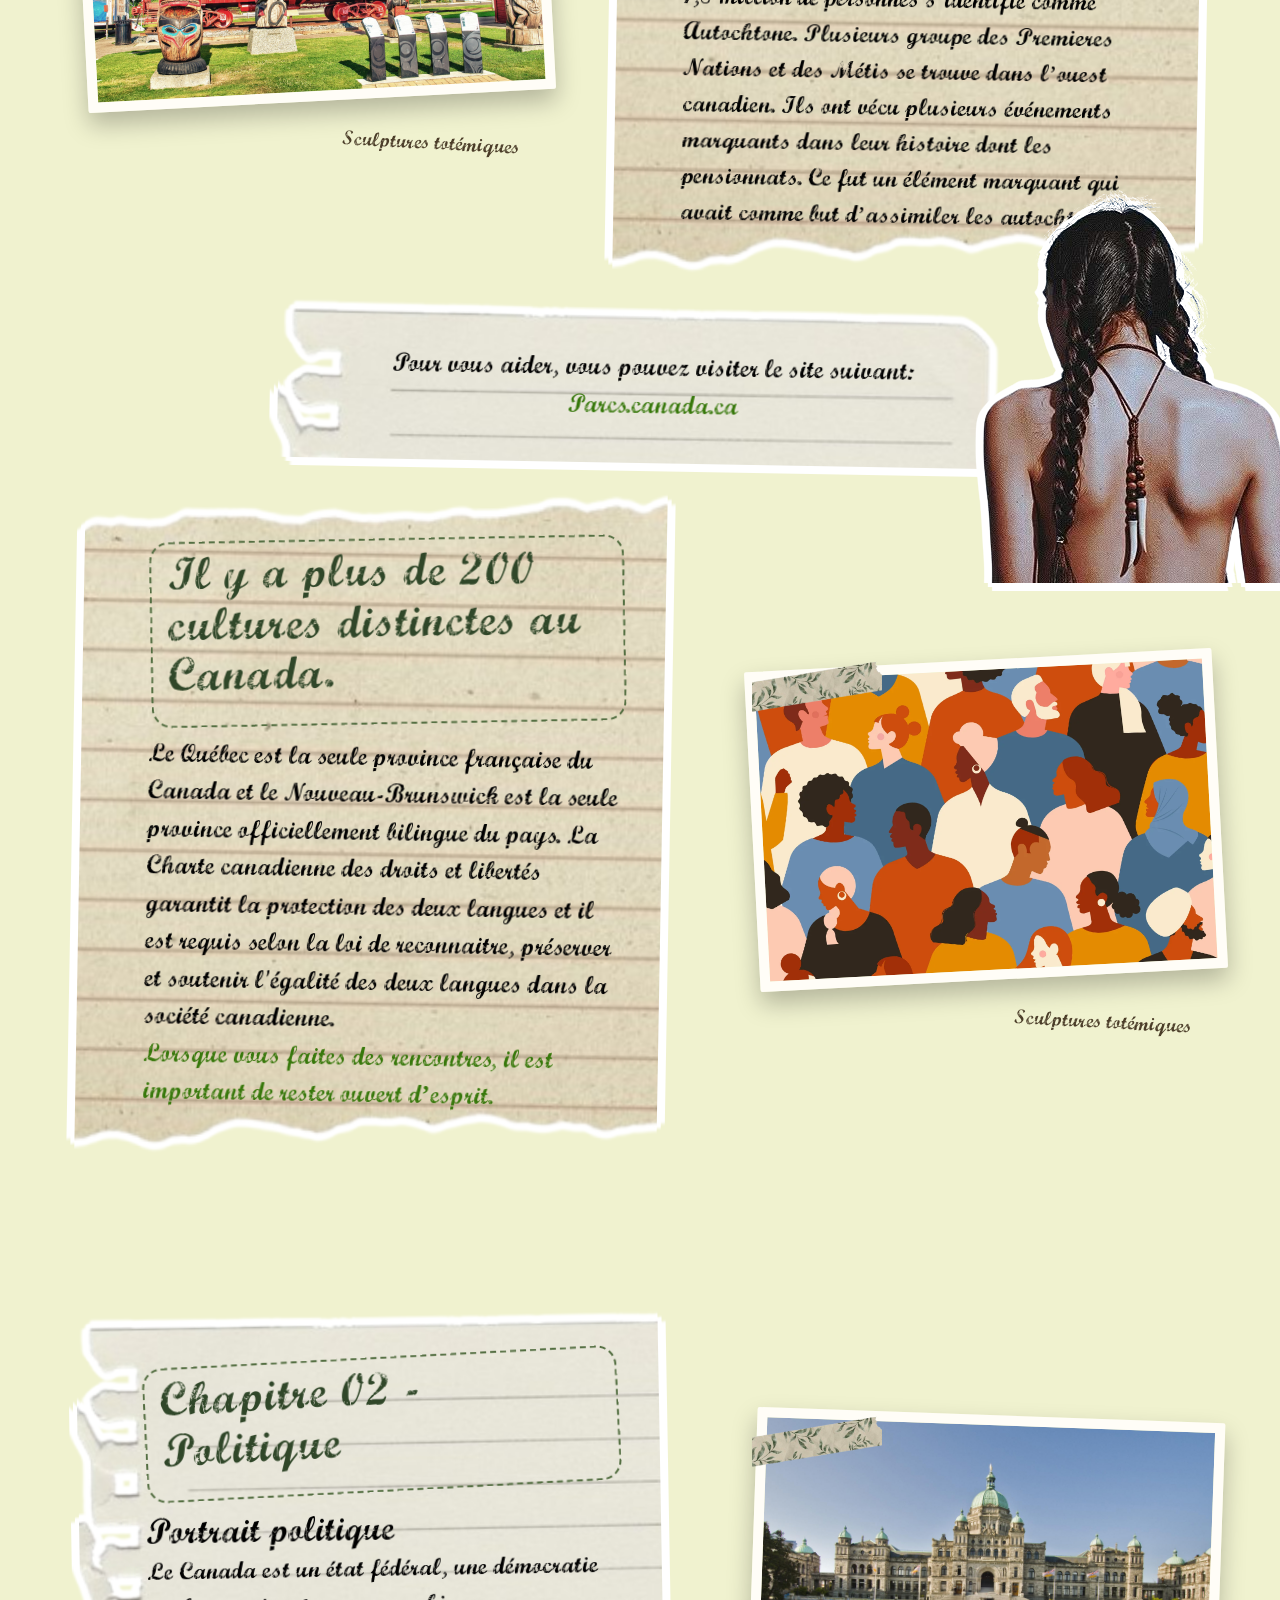
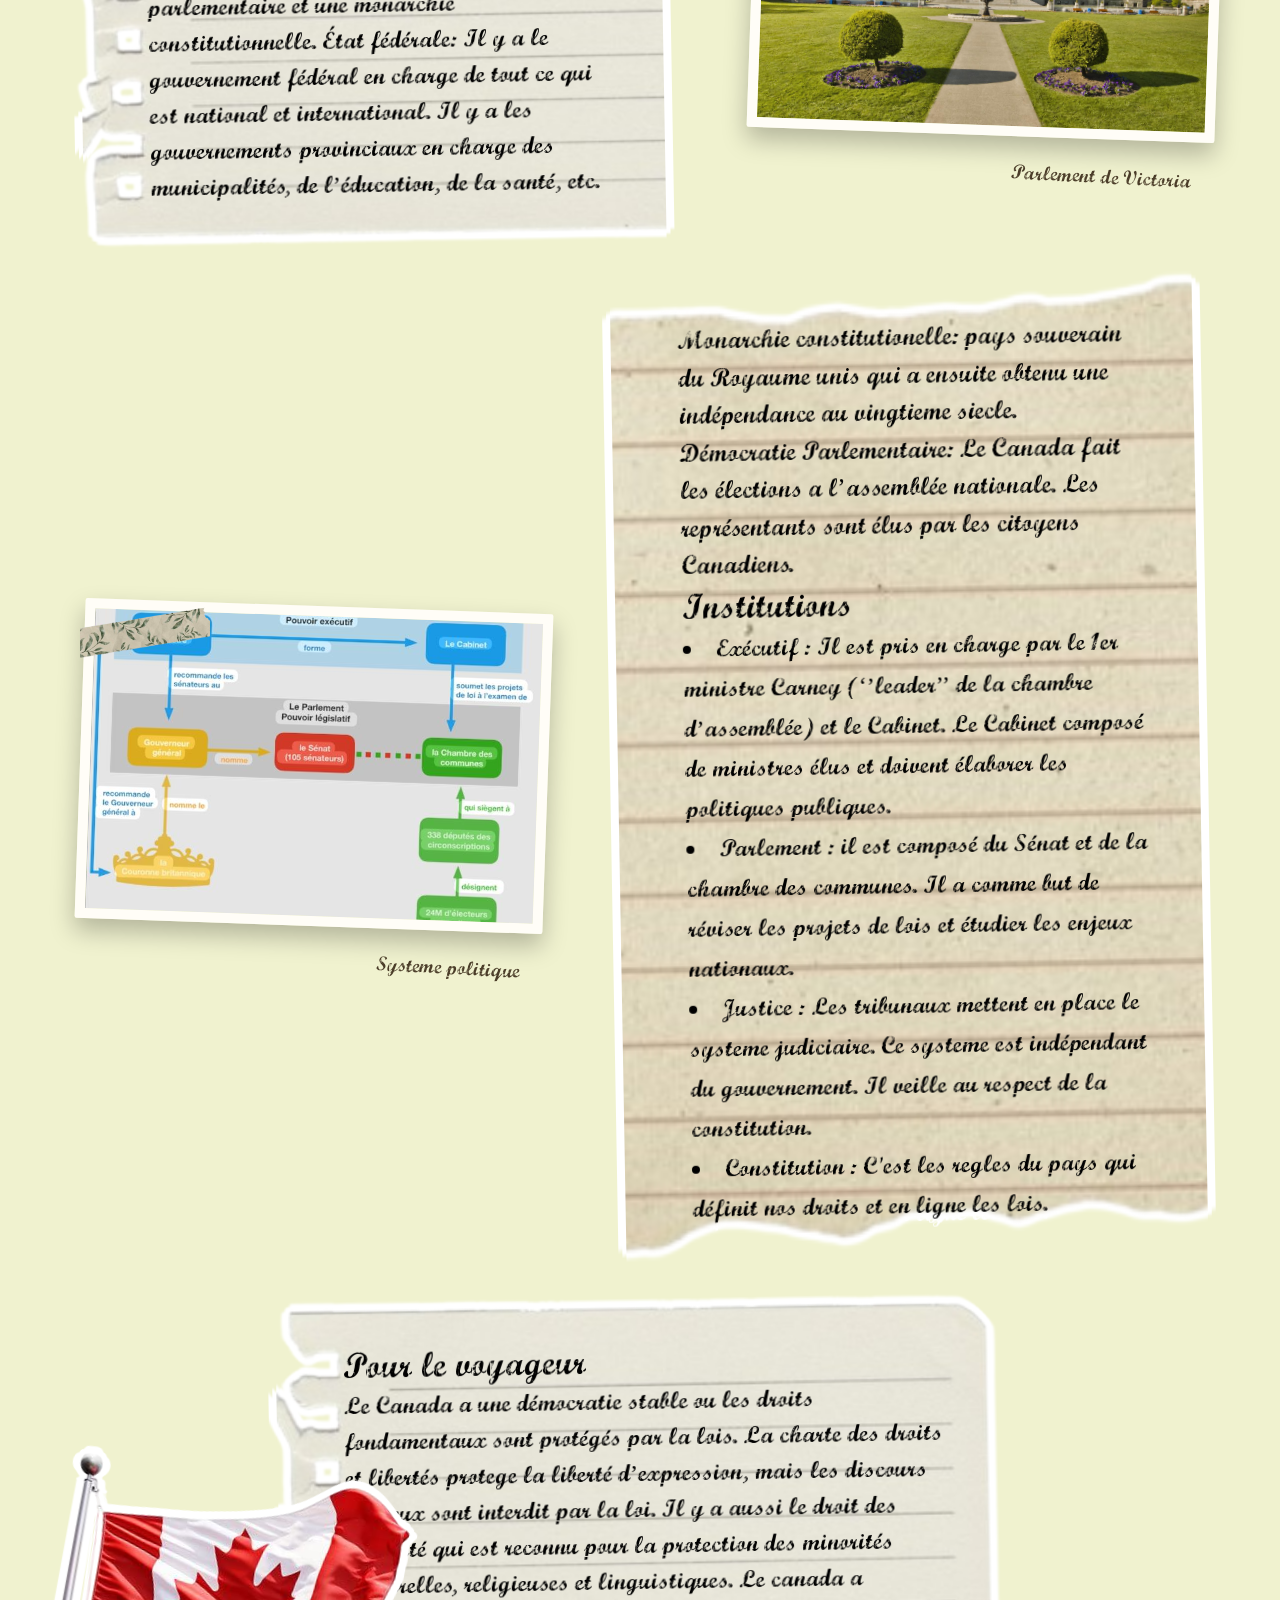
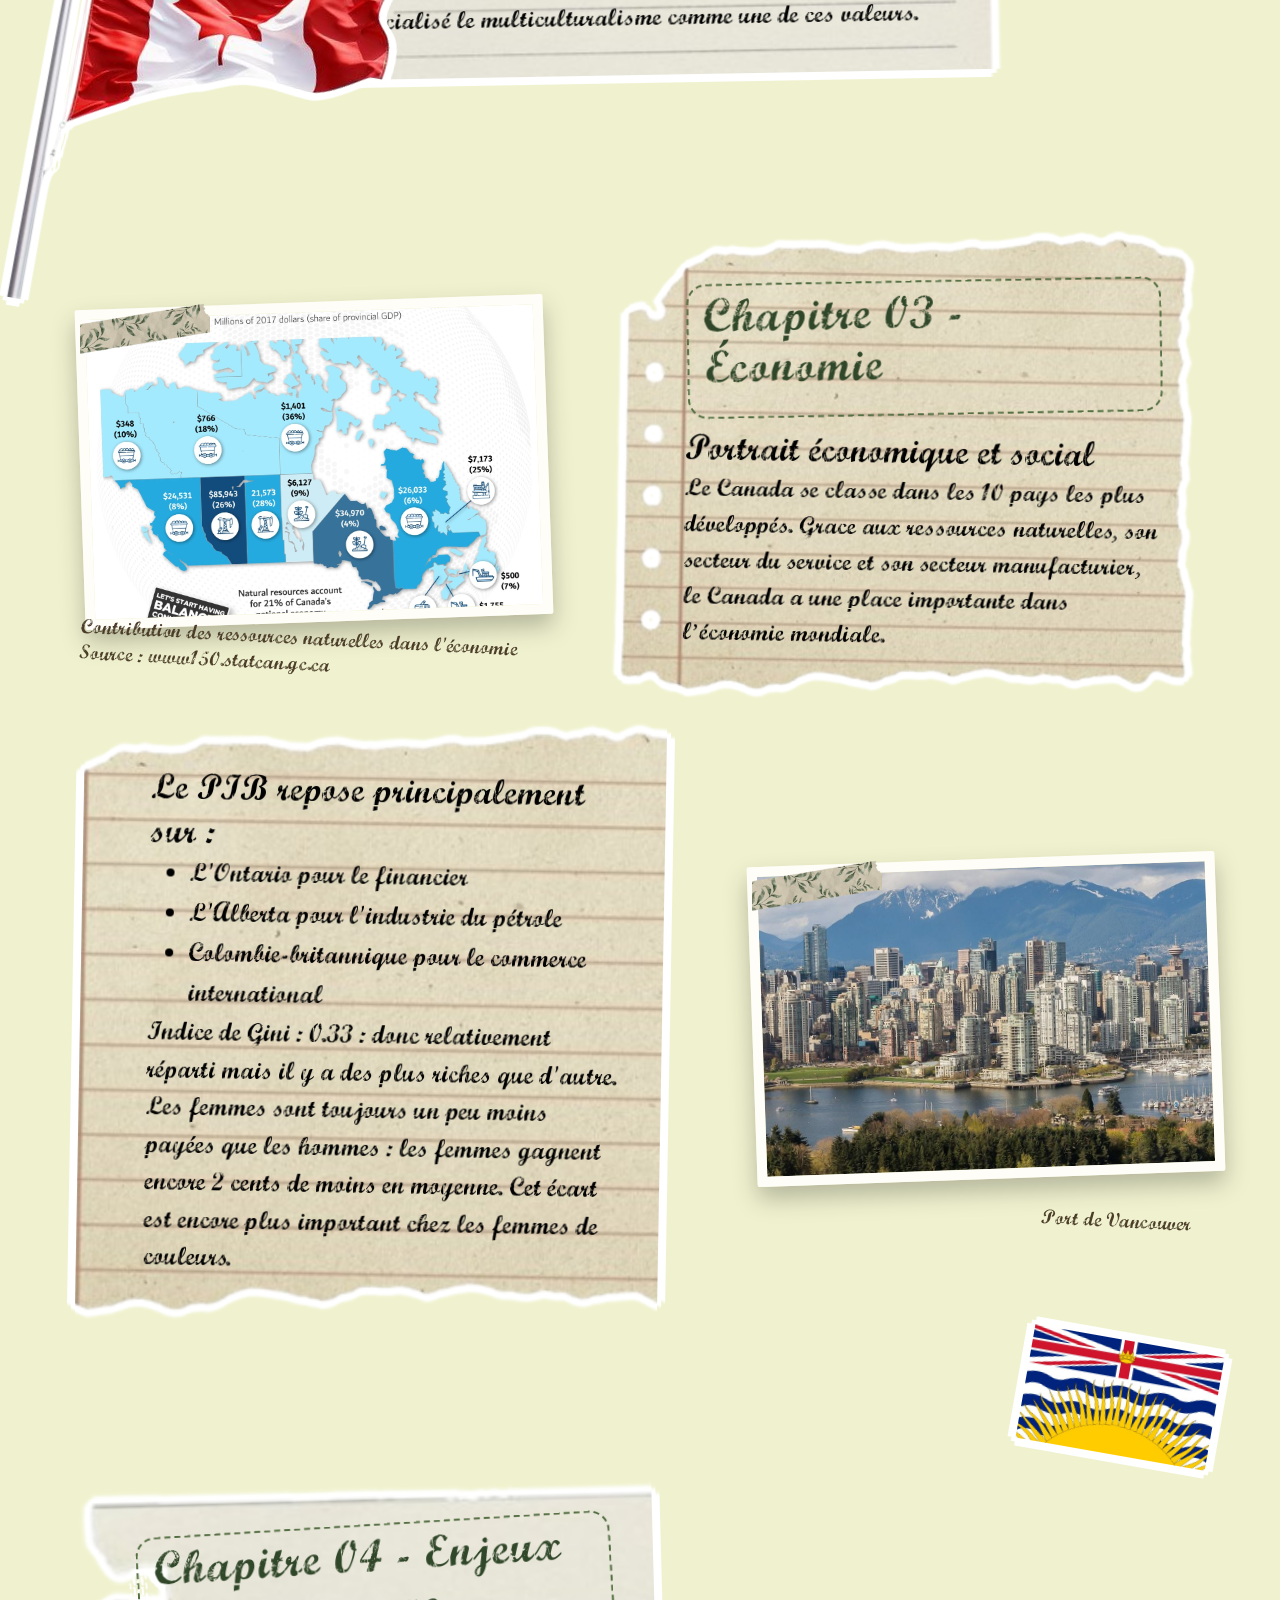
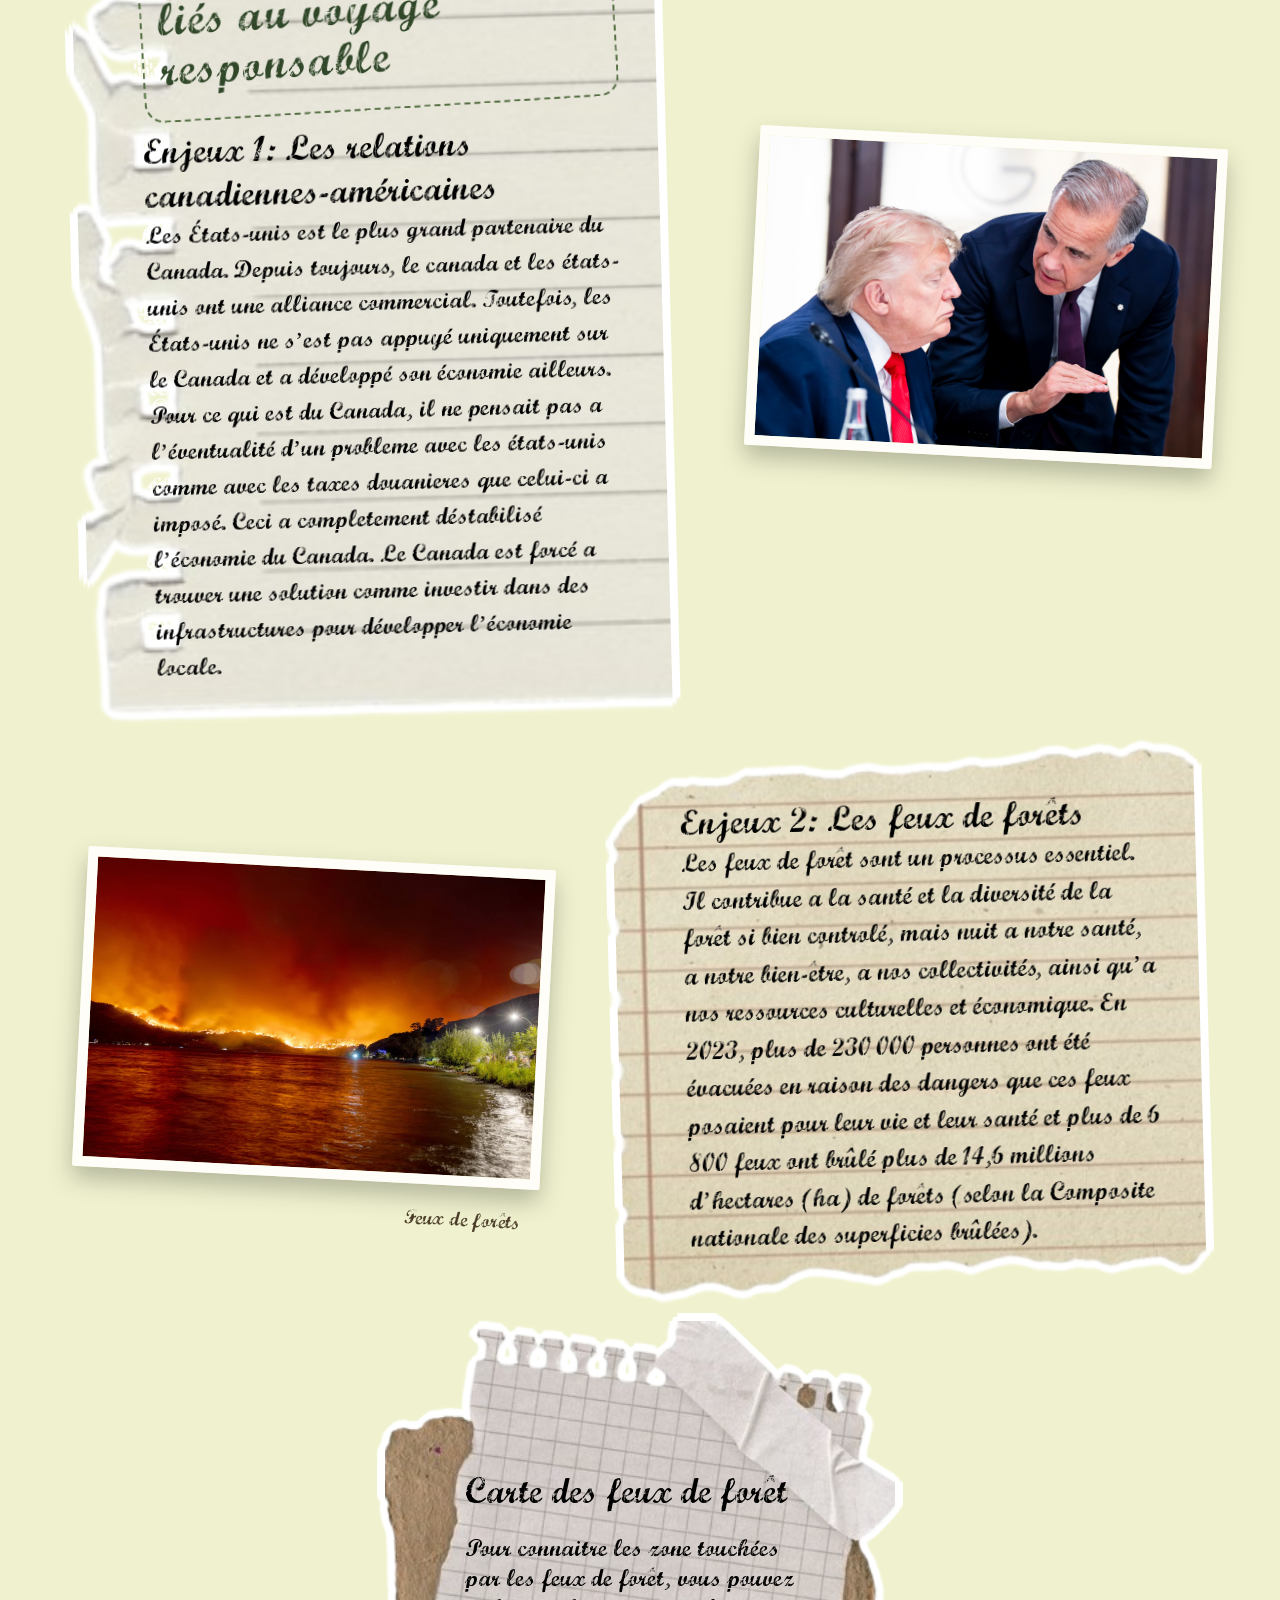
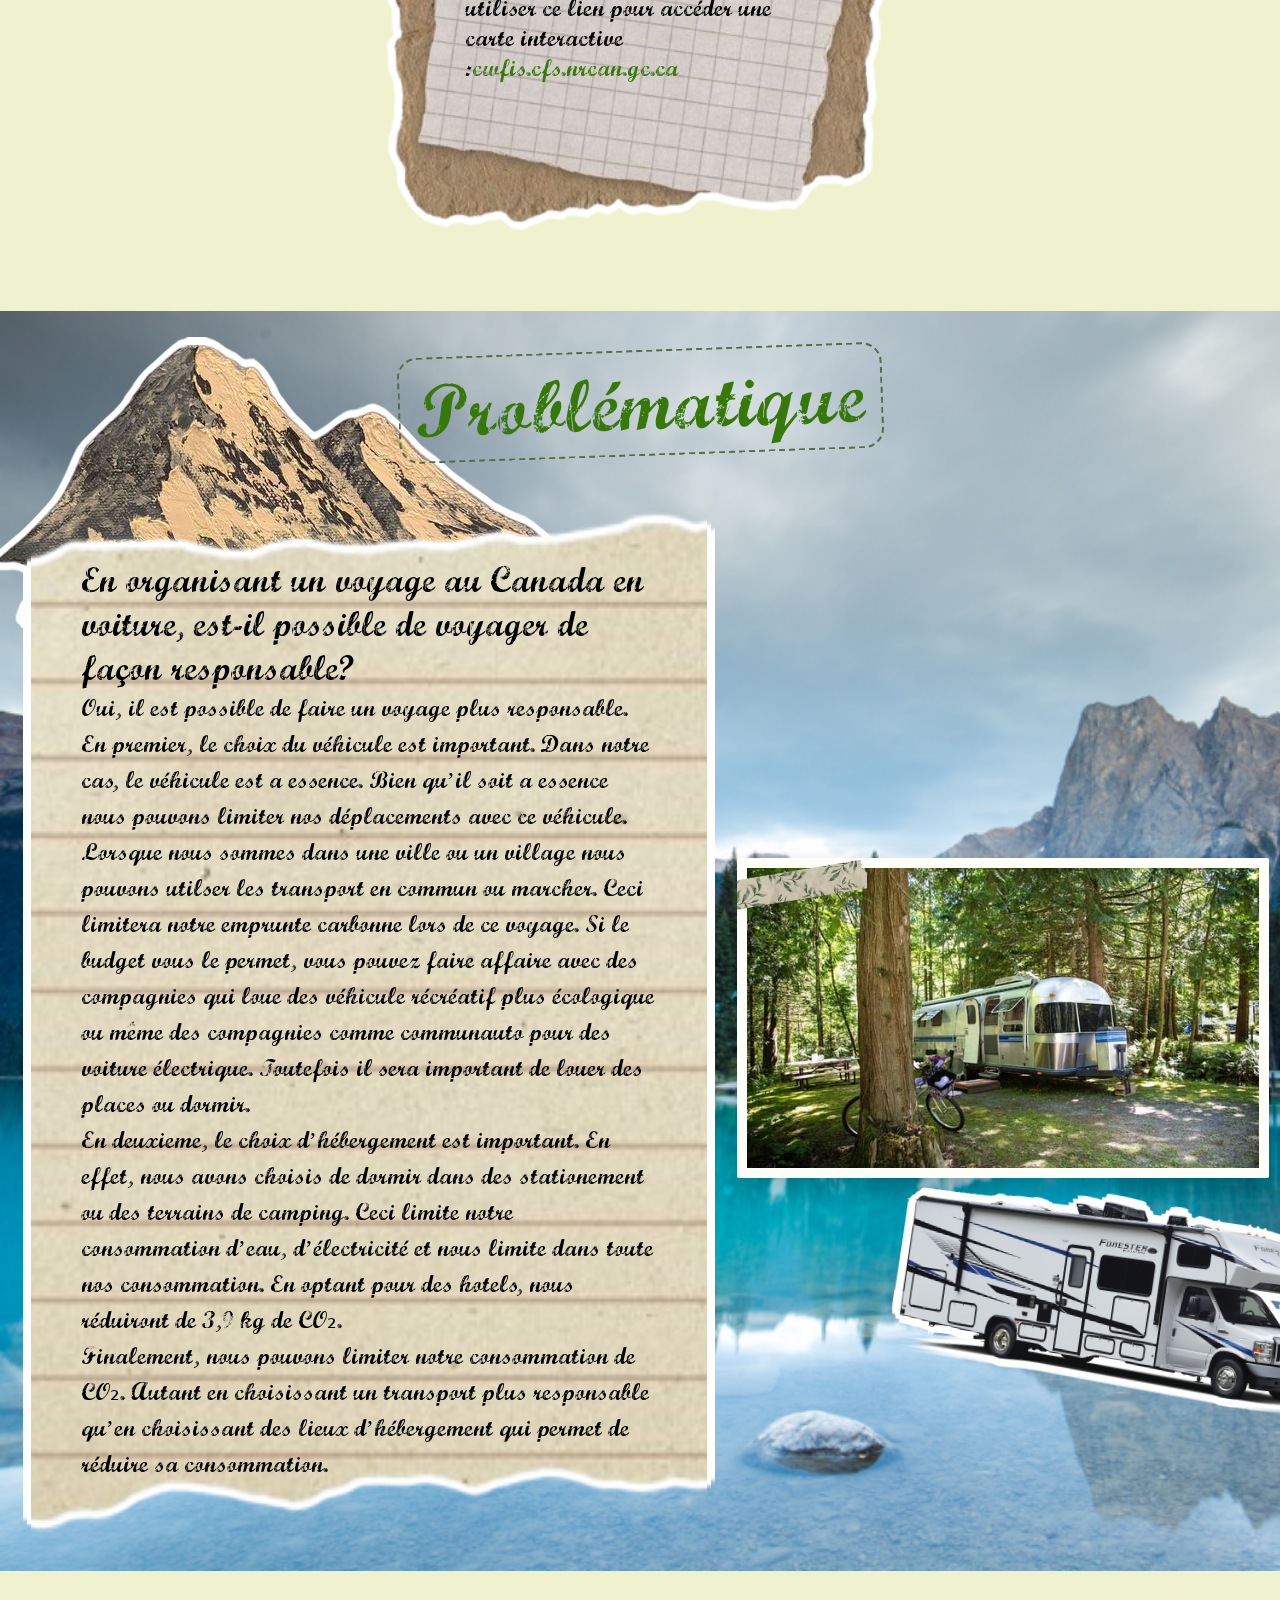
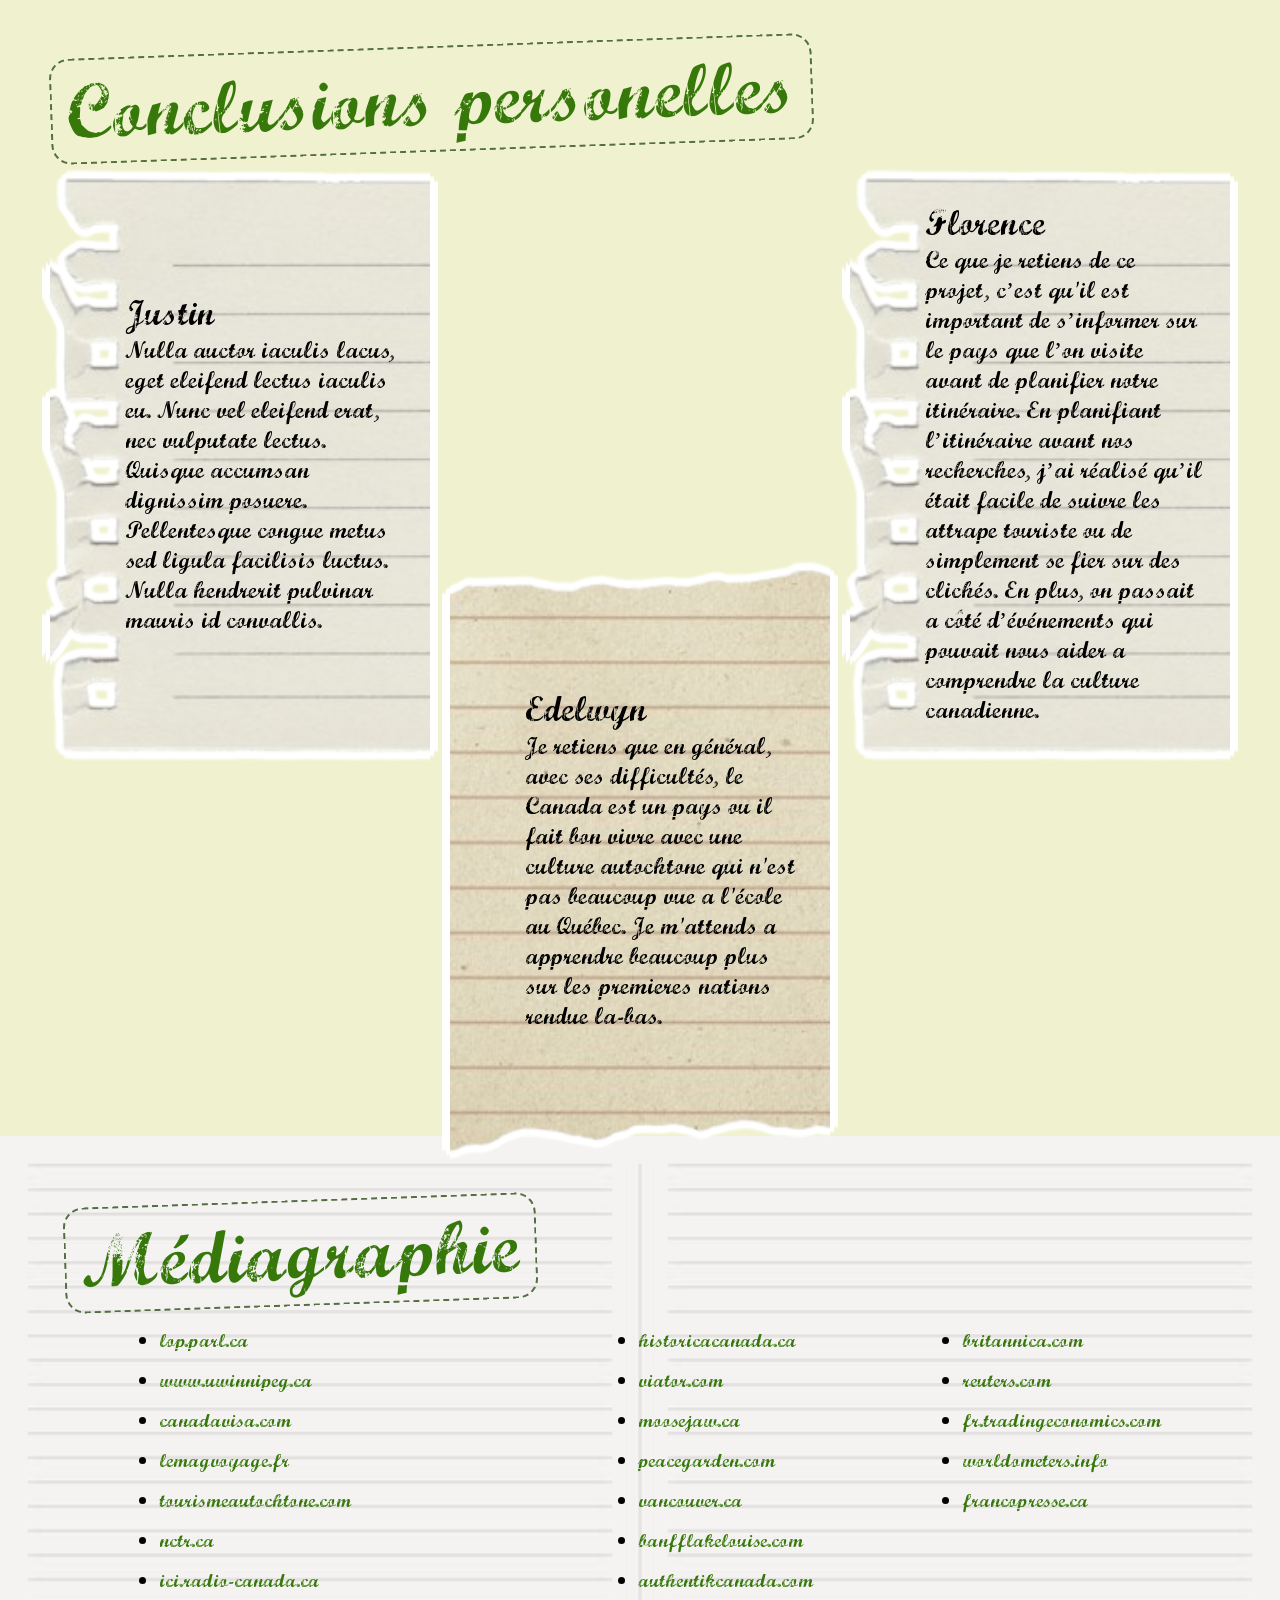
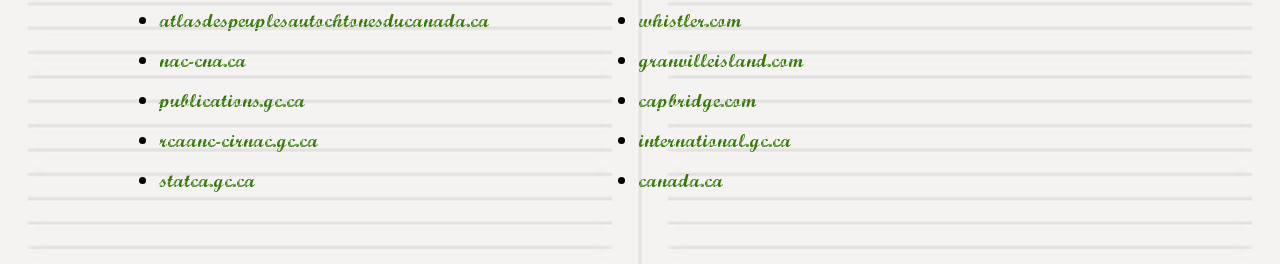
==== commit 1e4e8c4b: "ajout carte" ====
--- a/carnet.html
+++ b/carnet.html
@@ -279,6 +279,13 @@
                 </p>
             </div>
         </div>
+        <span class="feux blocnote outline">
+            <h3>Carte des feux de forêt</h3>
+            <p>Pour connaitre les zone touchées par les feux de forêt, vous pouvez utiliser ce lien pour accéder une
+                carte interactive :<a
+                    href="https://cwfis.cfs.nrcan.gc.ca/fr/carte-interactive?selectedDate=2026-07-06&layerIds=public%3Am3polygons%2Cpublic%3Afwi">cwfis.cfs.nrcan.gc.ca</a>
+            </p>
+        </span>
         <img src="./images/moutains.png" class="outline mountains">
     </div>
     <div class="problematique" id="problematique">
--- a/style.css
+++ b/style.css
@@ -394,6 +394,15 @@
 .conclusions {
     padding: 75px 50px 100px 50px;
 }
+.feux {
+    display: flex;
+    flex-direction: column;
+    justify-content: center;
+    gap: 20px;
+    width: 350px;
+    height: 350px;
+    padding: 80px;
+}
 .carnet-2, .carnet-3, .conclusions, nav {
     background-color: rgb(240, 242, 207);
 }
